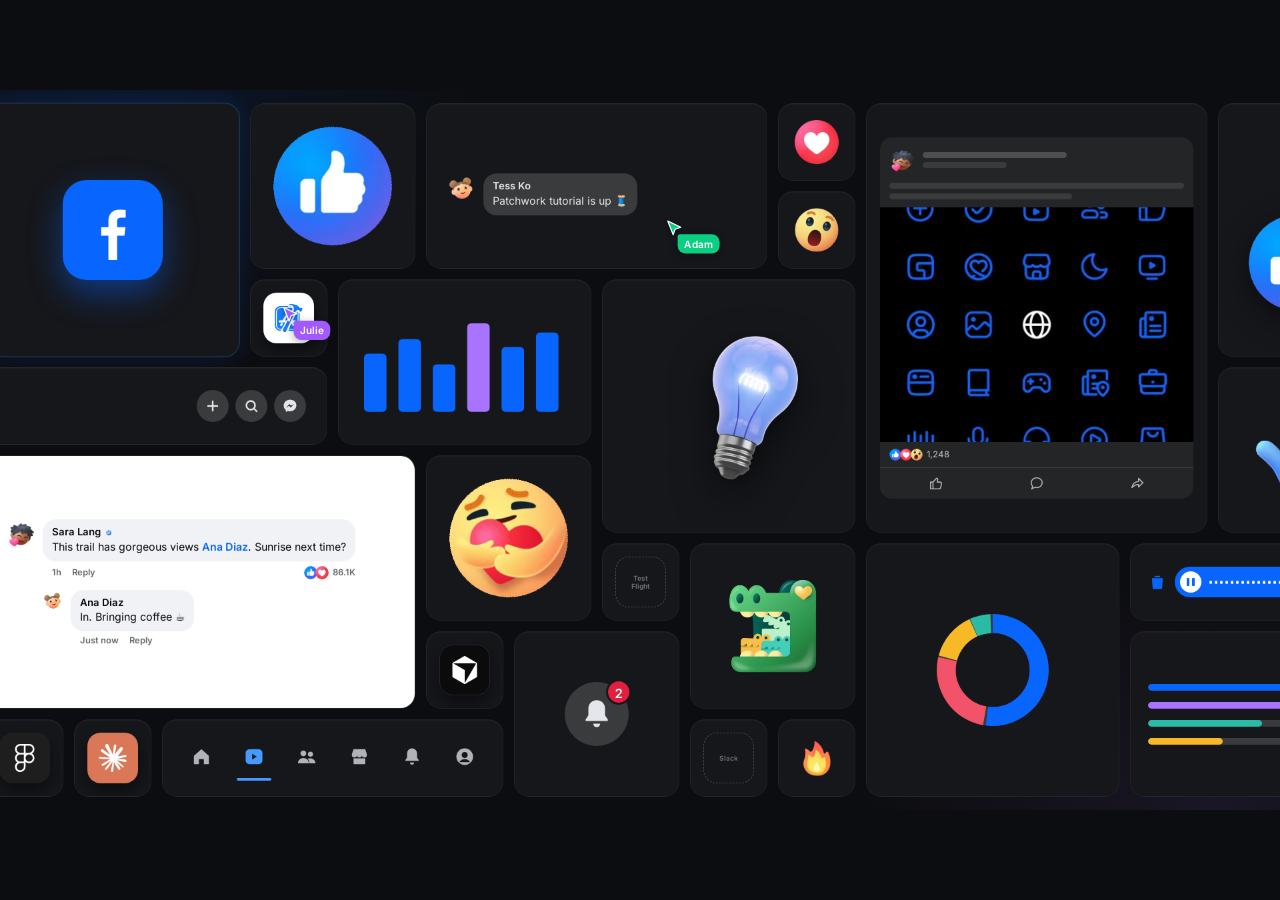
==== wall/index.html @ 724709ea "Story Wall v2: components-only horizontal glide wall, 44 tiles, named Figma cursors (not linked from" ====
<!DOCTYPE html>
<html lang="en">
<head>
<meta charset="utf-8">
<meta name="viewport" content="width=device-width, initial-scale=1">
<title>Story Wall · Julie Torrisi-Coffey</title>
<meta name="robots" content="noindex">
<link rel="stylesheet" href="fonts.css">
<style>
:root{
  --blue:#0866FF; --blue2:#4599FF; --sky:#BEDCFF; --ink:#080809; --gray:#65686C; --wash:#F0F2F5; --line:#E4E6EB;
  --d-bg:#18191A; --d-card:#242526; --d-surf:#3A3B3C; --d-tx:#E4E6EB; --d-tx2:#B0B3B8;
  --purple:#A873FF; --pink:#F35369; --green:#31A24C; --yellow:#F7B928; --teal:#2ABBA7; --red:#E41E3F;
  --wall:#0C0D10; --tile:#16171B; --tile-line:rgba(255,255,255,.06);
  --u:116px; --g:16px; --r:22px;
  --enter:cubic-bezier(.2,.8,.2,1); --leave:cubic-bezier(.4,0,1,1); --move:cubic-bezier(.4,0,.2,1); --spring:cubic-bezier(.34,1.56,.64,1);
  --ui:"Inter",-apple-system,system-ui,sans-serif;
}
*{box-sizing:border-box;margin:0;padding:0}
html,body{height:100%;background:var(--wall);overflow:hidden}
body{font-family:var(--ui);-webkit-font-smoothing:antialiased;color:var(--d-tx)}
#stage{position:absolute;left:50%;top:50%;width:1920px;height:1080px;overflow:hidden;background:
  radial-gradient(900px 600px at 10% 0%,rgba(8,102,255,.10),transparent 60%),radial-gradient(900px 600px at 95% 100%,rgba(168,115,255,.09),transparent 60%),var(--wall)}
.track{position:absolute;top:20px;left:0;display:flex;gap:var(--g);will-change:transform}
.set{display:grid;grid-template-rows:repeat(8,var(--u));grid-auto-columns:var(--u);grid-auto-flow:column dense;gap:var(--g)}
.t{position:relative;border-radius:var(--r);background:var(--tile);border:1px solid var(--tile-line);overflow:hidden;display:grid;place-items:center;
   box-shadow:inset 0 1px 0 rgba(255,255,255,.03)}
.t.glow{box-shadow:0 0 0 1px rgba(69,153,255,.25),0 0 40px rgba(8,102,255,.18)}
/* spans */
.w1{grid-column:span 1}.w2{grid-column:span 2}.w3{grid-column:span 3}.w4{grid-column:span 4}.w5{grid-column:span 5}
.h1{grid-row:span 1}.h2{grid-row:span 2}.h3{grid-row:span 3}.h4{grid-row:span 4}.h5{grid-row:span 5}
img{display:block}
svg{display:block}

/* ---------- Facebook icon: tap, launch, settle ---------- */
.fbi{width:150px;height:150px;border-radius:36px;background:var(--blue);display:grid;place-items:center;box-shadow:0 20px 50px rgba(8,102,255,.45);
  animation:fbtap 6s var(--move) infinite}
.fbi svg{width:96px;height:96px}
@keyframes fbtap{0%,8%{transform:scale(1)}12%{transform:scale(.86)}18%{transform:scale(1.04)}22%,100%{transform:scale(1)}}
.splash{position:absolute;inset:0;background:#fff;display:grid;place-items:center;clip-path:circle(0% at 50% 50%);animation:splash 6s var(--enter) infinite}
.splash svg{width:84px;height:84px;animation:splashf 6s var(--spring) infinite}
@keyframes splash{0%,20%{clip-path:circle(0% at 50% 50%)}32%,62%{clip-path:circle(75% at 50% 50%)}74%,100%{clip-path:circle(0% at 50% 50%)}}
@keyframes splashf{0%,24%{transform:scale(.3);opacity:0}36%{transform:scale(1);opacity:1}60%{transform:scale(1)}66%,100%{transform:scale(.6);opacity:0}}

/* ---------- Top nav header ---------- */
.nav{width:88%;display:flex;align-items:center;justify-content:space-between}
.wm{font:800 44px/1 var(--ui);letter-spacing:-2px;color:#fff;clip-path:inset(0 100% 0 0);animation:wm 7s var(--enter) infinite}
@keyframes wm{0%,6%{clip-path:inset(0 100% 0 0)}22%,88%{clip-path:inset(0 0 0 0)}100%{clip-path:inset(0 0 0 0)}}
.hb{display:flex;gap:10px}.hb i{width:48px;height:48px;border-radius:50%;background:var(--d-surf);display:grid;place-items:center;animation:hb 7s var(--spring) infinite}
.hb i:nth-child(2){animation-delay:.08s}.hb i:nth-child(3){animation-delay:.16s}
.hb svg{width:24px;height:24px}
@keyframes hb{0%,14%{transform:scale(0)}24%,92%{transform:scale(1)}100%{transform:scale(0)}}

/* ---------- Bottom tab bar ---------- */
.tabs{position:relative;width:90%;display:flex;justify-content:space-between;padding:10px 6px 14px}
.tabs span{display:grid;place-items:center;width:52px;height:44px;transition:transform .35s var(--spring)}
.tabs svg{width:30px;height:30px;color:var(--d-tx2);transition:color .25s}
.tabs .on svg{color:var(--blue2)}.tabs .on{transform:scale(1.12)}
.tabs .bar{position:absolute;bottom:0;left:0;height:4px;width:52px;border-radius:4px;background:var(--blue2);transition:transform .4s var(--move)}
.tabs .dot{position:absolute;top:4px;width:10px;height:10px;border-radius:50%;background:var(--red);border:2px solid var(--tile)}

/* ---------- Comment: light / dark / live ---------- */
.cmt{position:absolute;inset:0;padding:34px 30px;display:flex;flex-direction:column;justify-content:center;gap:16px;transition:background .6s var(--move),color .6s var(--move)}
.cmt video{position:absolute;inset:0;width:100%;height:100%;object-fit:cover;opacity:0;transition:opacity .6s}
.cmt .scrim{position:absolute;inset:0;background:linear-gradient(180deg,rgba(0,0,0,.1),rgba(0,0,0,.6));opacity:0;transition:opacity .6s}
.row{position:relative;display:flex;gap:10px}
.av{width:44px;height:44px;border-radius:50%;flex:none;background:center/cover}
.bub{border-radius:20px;padding:10px 14px;transition:background .6s}
.nm{font:600 15px/1.25 var(--ui);display:flex;align-items:center;gap:5px}
.tx{font:400 16px/1.35 var(--ui);margin-top:2px}
.mn{font-weight:600}
.meta{display:flex;align-items:center;gap:16px;margin:7px 0 0 14px;font:600 13px/1 var(--ui);transition:color .6s}
.rx{margin-left:auto;display:flex;align-items:center;gap:6px}.rx img{width:20px;height:20px;border-radius:50%}
.reply{margin-left:54px}.reply .av{width:32px;height:32px}
.cmt[data-m="light"]{background:#fff;color:var(--ink)}.cmt[data-m="light"] .bub{background:var(--wash)}.cmt[data-m="light"] .meta{color:var(--gray)}.cmt[data-m="light"] .mn{color:var(--blue)}
.cmt[data-m="dark"]{background:var(--d-card);color:var(--d-tx)}.cmt[data-m="dark"] .bub{background:var(--d-surf)}.cmt[data-m="dark"] .meta{color:var(--d-tx2)}.cmt[data-m="dark"] .mn{color:var(--blue2)}
.cmt[data-m="live"]{background:#000;color:#fff}.cmt[data-m="live"] video,.cmt[data-m="live"] .scrim{opacity:1}
.cmt[data-m="live"] .bub{background:rgba(255,255,255,.16);backdrop-filter:blur(14px)}.cmt[data-m="live"] .meta{color:rgba(255,255,255,.85)}.cmt[data-m="live"] .mn{color:#fff;text-decoration:underline}
.ck{width:14px;height:14px}

/* ---------- Pinned comment ---------- */
.pin{width:88%;display:flex;flex-direction:column;gap:10px}
.pin .lab{display:flex;align-items:center;gap:6px;font:600 13px/1 var(--ui);color:var(--d-tx2);opacity:0;transform:translateY(6px);animation:pinlab 6s var(--enter) infinite}
.pin .lab svg{width:15px;height:15px;transform:rotate(-30deg);animation:pinic 6s var(--spring) infinite}
@keyframes pinlab{0%,22%{opacity:0;transform:translateY(6px)}30%,90%{opacity:1;transform:none}100%{opacity:0}}
@keyframes pinic{0%,24%{transform:rotate(-30deg) scale(.2)}34%,90%{transform:rotate(0) scale(1)}100%{transform:rotate(0) scale(1)}}
.pin .bub{background:var(--d-surf);color:var(--d-tx)}
.pin .row{animation:pinrow 6s var(--move) infinite}
@keyframes pinrow{0%,12%{transform:translateY(46px)}24%,100%{transform:none}}
.toast{position:absolute;left:50%;bottom:16px;transform:translate(-50%,30px);opacity:0;background:#fff;color:var(--ink);font:500 13px/1 var(--ui);padding:10px 14px;border-radius:10px;white-space:nowrap;
  box-shadow:0 8px 24px rgba(0,0,0,.4);animation:toast 6s var(--enter) infinite}
@keyframes toast{0%,30%{opacity:0;transform:translate(-50%,30px)}38%,70%{opacity:1;transform:translate(-50%,0)}78%,100%{opacity:0;transform:translate(-50%,10px)}}

/* ---------- Nickname: identity swap ---------- */
.nick{width:86%;display:flex;align-items:center;gap:14px;background:var(--d-card);border-radius:16px;padding:14px 16px}
.nick .avs{position:relative;width:52px;height:52px;flex:none}
.nick .avs i{position:absolute;inset:0;border-radius:50%;background:center/cover;transition:transform .5s var(--spring),opacity .4s}
.nick .names{position:relative;flex:1;height:40px;overflow:hidden}
.nick .names div{position:absolute;inset:0;display:flex;flex-direction:column;justify-content:center;transition:transform .5s var(--enter),opacity .4s}
.nick b{font:600 16px/1.2 var(--ui)}.nick small{font:400 13px/1.3 var(--ui);color:var(--d-tx2)}
.nick .sw{flex:none}
.nick[data-s="0"] .a2,.nick[data-s="1"] .a1{transform:scale(.4);opacity:0}
.nick[data-s="0"] .n2{transform:translateY(100%);opacity:0}.nick[data-s="1"] .n1{transform:translateY(-100%);opacity:0}

/* ---------- Switch (Blueprint .Switch) ---------- */
.sw{position:relative;width:52px;height:30px;border-radius:15px;background:#8A8D91;transition:background .3s var(--move)}
.sw::after{content:"";position:absolute;left:3px;top:3px;width:24px;height:24px;border-radius:50%;background:#fff;box-shadow:0 2px 4px rgba(0,0,0,.25);transition:transform .35s var(--spring)}
.sw.on{background:var(--blue)}.sw.on::after{transform:translateX(22px)}

/* ---------- Toggle list cell with avatar ---------- */
.cell{width:88%;display:flex;flex-direction:column;gap:12px}
.cell .r{display:flex;align-items:center;gap:14px;background:var(--d-card);border-radius:16px;padding:12px 16px}
.cell .av{width:48px;height:48px;box-shadow:0 0 0 2px var(--d-card),0 0 0 4px transparent;transition:box-shadow .4s}
.cell .r.lit .av{box-shadow:0 0 0 2px var(--d-card),0 0 0 4px var(--blue)}
.cell .ln{flex:1;display:flex;flex-direction:column;gap:7px}.cell .ln i{height:9px;border-radius:5px;background:var(--d-surf)}.cell .ln i:first-child{width:70%;background:#4E4F50}.cell .ln i:last-child{width:45%}

/* ---------- Responsive post ---------- */
.post{width:92%;background:var(--d-card);border-radius:18px;overflow:hidden;animation:resp 8s var(--move) infinite}
@keyframes resp{0%,15%{width:92%}35%,55%{width:62%}75%,100%{width:92%}}
.post .hd{display:flex;align-items:center;gap:10px;padding:14px}
.post .hd .av{width:40px;height:40px}
.post .ln{flex:1;display:flex;flex-direction:column;gap:6px}.post .ln i{height:9px;border-radius:5px;background:#4E4F50;width:55%}.post .ln i+i{background:var(--d-surf);width:32%}
.post .copy{padding:0 14px 12px;display:flex;flex-direction:column;gap:7px}.post .copy i{height:9px;border-radius:5px;background:var(--d-surf)}.post .copy i:last-child{width:62%}
.post .media{aspect-ratio:4/3;background:url(img/media-2.webp) center/cover;transition:aspect-ratio .6s}
.post .ufi{display:flex;justify-content:space-around;padding:12px 8px;border-top:1px solid #3E4042}
.post .ufi svg{width:22px;height:22px;color:var(--d-tx2)}
.post .cnt{display:flex;align-items:center;gap:6px;padding:10px 14px;font:500 13px/1 var(--ui);color:var(--d-tx2)}
.post .cnt img{width:18px;height:18px;border-radius:50%}.post .cnt img+img{margin-left:-8px}

/* ---------- Media tile (advanced) ---------- */
.mt{width:46%;background:var(--d-card);border-radius:14px;overflow:hidden;transition:transform .5s var(--spring)}
.mts{display:flex;gap:4%;width:90%;justify-content:center}
.mt .img{position:relative;aspect-ratio:1;background:center/cover}
.mt .badge{position:absolute;left:8px;top:8px;font:700 11px/1 var(--ui);color:#fff;background:var(--red);padding:5px 7px;border-radius:5px;transform:scale(0);transition:transform .4s var(--spring)}
.mt .dur{position:absolute;right:8px;bottom:8px;font:600 11px/1 var(--ui);color:#fff;background:rgba(0,0,0,.6);padding:4px 6px;border-radius:5px;opacity:0;transition:opacity .3s}
.mt .play{position:absolute;left:50%;top:50%;width:40px;height:40px;margin:-20px 0 0 -20px;border-radius:50%;background:rgba(0,0,0,.5);display:grid;place-items:center;transform:scale(0);transition:transform .4s var(--spring)}
.mt .x{position:absolute;right:8px;top:8px;width:24px;height:24px;border-radius:50%;background:rgba(0,0,0,.55);display:grid;place-items:center;opacity:0;transition:opacity .3s}
.mt .bd{padding:10px 10px 12px;display:flex;flex-direction:column;gap:6px}
.mt .bd i{height:8px;border-radius:4px;background:#4E4F50;width:80%}.mt .bd i+i{background:var(--d-surf);width:60%}
.mt .st{display:flex;gap:2px}.mt .st b{width:11px;height:11px;background:#E07B00;clip-path:polygon(50% 0,61% 35%,98% 35%,68% 57%,79% 91%,50% 70%,21% 91%,32% 57%,2% 35%,39% 35%)}
.mt .st b.o{background:#55575A}
.mt .lbl{width:38px!important;height:14px!important;border-radius:4px!important;background:#4E4F50!important}
.mts[data-v="1"] .badge,.mts[data-v="1"] .dur{transform:scale(1);opacity:1}
.mts[data-v="2"] .play{transform:scale(1)}.mts[data-v="2"] .dur{opacity:1}
.mts[data-v="3"] .x{opacity:1}.mts[data-v="3"] .mt:first-child{transform:scale(1.04)}

/* ---------- Progress ---------- */
.pb{width:86%;display:flex;flex-direction:column;gap:14px}
.pb .r{display:grid;grid-template-columns:1fr 36px;gap:10px;align-items:center;font:600 13px/1 var(--ui);color:var(--d-tx2);font-variant-numeric:tabular-nums}
.pb .tr{height:10px;border-radius:10px;background:var(--d-surf);overflow:hidden}
.pb .tr i{display:block;height:100%;border-radius:10px;transform-origin:left;animation:fillx 6s var(--enter) infinite}
@keyframes fillx{0%{transform:scaleX(0)}24%,86%{transform:scaleX(1)}100%{transform:scaleX(0)}}
.one{width:86%}
.one .tr{height:8px;border-radius:8px;background:var(--d-surf);overflow:hidden}
.one .tr i{display:block;height:100%;width:100%;background:linear-gradient(90deg,var(--blue),var(--purple));transform-origin:left;animation:upl 4s var(--move) infinite}
@keyframes upl{0%{transform:scaleX(0)}70%,90%{transform:scaleX(1)}100%{transform:scaleX(0)}}
.ringw{position:relative;width:150px;height:150px}
.ringw svg{width:100%;height:100%;transform:rotate(-90deg)}
.ringw .v{position:absolute;inset:0;display:grid;place-items:center;font:700 30px/1 var(--ui);color:#fff;font-variant-numeric:tabular-nums}
.arc{stroke-dasharray:1;stroke-dashoffset:1;animation:arc 5s var(--enter) infinite}
@keyframes arc{0%{stroke-dashoffset:1}60%,88%{stroke-dashoffset:.18}100%{stroke-dashoffset:1}}

/* ---------- Numbered badge ---------- */
.bell{position:relative;width:96px;height:96px;border-radius:50%;background:var(--d-surf);display:grid;place-items:center}
.bell svg{width:50px;height:50px;color:var(--d-tx);transform-origin:50% 10%}
.bell.ring svg{animation:ringb .7s var(--move)}
@keyframes ringb{20%{transform:rotate(14deg)}40%{transform:rotate(-12deg)}60%{transform:rotate(8deg)}80%{transform:rotate(-4deg)}}
.nb{position:absolute;right:-4px;top:-4px;min-width:38px;height:38px;padding:0 9px;border-radius:19px;background:var(--red);color:#fff;font:700 19px/38px var(--ui);text-align:center;
  border:3px solid var(--tile);font-variant-numeric:tabular-nums;transition:transform .35s var(--spring)}
.nb.bump{transform:scale(1.25)}

/* ---------- Reaction count ---------- */
.rcount{display:flex;align-items:center;gap:12px;background:var(--d-card);padding:12px 18px;border-radius:40px}
.rcount .fp{display:flex}.rcount .fp img{width:34px;height:34px;border-radius:50%;border:3px solid var(--d-card);animation:fp 4s var(--spring) infinite}
.rcount .fp img+img{margin-left:-10px}.rcount .fp img:nth-child(2){animation-delay:.1s}.rcount .fp img:nth-child(3){animation-delay:.2s}
@keyframes fp{0%,70%,100%{transform:none}78%{transform:translateY(-6px) scale(1.12)}}
.rcount b{font:700 22px/1 var(--ui);color:var(--d-tx);font-variant-numeric:tabular-nums;min-width:74px}

/* ---------- Reactions + stickers ---------- */
.rx1{width:72%;height:72%;object-fit:contain}
.pop{width:58%;animation:popr 3s var(--spring) infinite}
@keyframes popr{0%,55%,100%{transform:scale(1)}65%{transform:scale(1.3) rotate(-6deg)}78%{transform:scale(.94)}}
.vb{width:52%}.vb.a{animation:popr 3.4s var(--spring) infinite .6s}

/* ---------- Flower + orbiting reactions ---------- */
.flw{position:relative;width:100%;height:100%;display:grid;place-items:center}
.flw .fl{height:76%;animation:spin 14s linear infinite}
@keyframes spin{to{transform:rotate(360deg)}}
.flw .orb{position:absolute;left:50%;top:50%;width:46px;height:46px;margin:-23px;animation:orbit 9s linear infinite}
.flw .orb img{width:100%;height:100%;animation:counter 9s linear infinite}
@keyframes orbit{from{transform:rotate(0) translateX(116px)}to{transform:rotate(360deg) translateX(116px)}}
@keyframes counter{from{transform:rotate(0)}to{transform:rotate(-360deg)}}

.trio{position:relative;width:100%;height:100%}
.trio img{position:absolute;border-radius:50%;filter:drop-shadow(0 14px 24px rgba(0,0,0,.45));animation:trio 4.5s var(--spring) infinite}
.trio .t1{width:38%;left:12%;top:44%}.trio .t2{width:34%;left:54%;top:12%;animation-delay:.25s}.trio .t3{width:20%;left:66%;top:66%;animation-delay:.5s}
@keyframes trio{0%,8%{transform:scale(0) rotate(-20deg)}22%{transform:scale(1.12) rotate(4deg)}30%,80%{transform:scale(1) rotate(0)}92%,100%{transform:scale(0)}}
/* ---------- 3D art ---------- */
.art{width:78%;height:78%;object-fit:contain;animation:bob 6s ease-in-out infinite;filter:drop-shadow(0 24px 30px rgba(0,0,0,.5))}
@keyframes bob{0%,100%{transform:translateY(-6px) rotate(-2deg)}50%{transform:translateY(8px) rotate(2deg)}}

/* ---------- Charts ---------- */
.ch{width:84%}
.ch svg{width:100%;height:auto;overflow:visible}
.grow{transform-box:fill-box;transform-origin:bottom;animation:grow 6s var(--enter) infinite}
@keyframes grow{0%{transform:scaleY(0)}20%,86%{transform:scaleY(1)}100%{transform:scaleY(0)}}
.draw{stroke-dasharray:1;stroke-dashoffset:1;animation:draw 6s var(--move) infinite}
@keyframes draw{0%{stroke-dashoffset:1}32%,86%{stroke-dashoffset:0}100%{stroke-dashoffset:1}}
.seg{animation:draw 6s var(--enter) infinite}
.stars{display:flex;gap:8px;align-items:center}.stars svg{width:40px;height:40px}
.stars .fillr{transform-box:fill-box;transform-origin:left;animation:fillx 6s var(--enter) infinite}
.hbar{display:flex;flex-direction:column;gap:9px;width:86%}
.hbar div{display:flex;height:22px;border-radius:6px;overflow:hidden;background:var(--d-surf)}
.hbar i{display:block;height:100%;transform-origin:left;animation:fillx 6s var(--enter) infinite}

/* ---------- Talk to text ---------- */
.ttt{position:relative;width:90%;height:56px}
.ttt>div{position:absolute;inset:0;display:flex;align-items:center;gap:12px;transition:opacity .25s,transform .3s var(--enter)}
.ttt svg{width:28px;height:28px;flex:none}
.ttt .field{flex:1;height:44px;border-radius:22px;background:var(--d-surf);display:flex;align-items:center;justify-content:flex-end;padding:0 10px}
.ttt .mic{transition:transform .25s var(--spring)}
.ttt .rec{opacity:0}
.ttt .pill{flex:1;height:46px;border-radius:23px;background:var(--blue);display:flex;align-items:center;gap:12px;padding:0 8px;color:#fff;font:600 16px var(--ui);
  transform-origin:right;transform:scaleX(.15);transition:transform .3s var(--enter)}
.ttt .pz{width:32px;height:32px;border-radius:50%;background:#fff;display:flex;align-items:center;justify-content:center;gap:4px;flex:none}
.ttt .pz i{width:4px;height:12px;background:var(--blue);border-radius:1px}
.ttt .wave{display:flex;gap:4px;align-items:center;flex:1}
.ttt .wave i{width:4px;height:5px;border-radius:4px;background:#fff;animation:wv .9s ease-in-out infinite}
@keyframes wv{50%{height:20px}}
.ttt .tm{margin-right:10px;font-variant-numeric:tabular-nums}
.ttt.s1 .mic{transform:scale(1.4)}
.ttt.s2 .idle{opacity:0;transform:translateX(-10px)}.ttt.s2 .rec{opacity:1}.ttt.s2 .pill{transform:scaleX(1)}

/* ---------- Messenger composer + keyboard ---------- */
.kbw{position:absolute;inset:0;display:flex;flex-direction:column;justify-content:flex-end}
.cbar{display:flex;align-items:center;gap:12px;padding:14px 16px;background:var(--d-card)}
.cbar .ic{display:flex;gap:12px;overflow:hidden;transition:max-width .35s var(--enter),opacity .25s;max-width:200px}
.cbar svg{width:26px;height:26px;flex:none}
.cbar .chev{max-width:0;overflow:hidden;transition:max-width .35s var(--enter)}
.cbar .fld{flex:1;height:40px;border-radius:20px;background:var(--d-surf);display:flex;align-items:center;padding:0 12px;gap:2px}
.cbar .caret{width:2px;height:20px;background:var(--blue2);opacity:0}
.cbar .typed{font:400 16px/1 var(--ui);color:var(--d-tx);white-space:nowrap;overflow:hidden}
.kb{background:#2C2D2F;padding:8px 5px 10px;display:flex;flex-direction:column;gap:9px;transform:translateY(100%);transition:transform .38s var(--enter)}
.kb .k{display:flex;gap:6px;justify-content:center}
.kb .k i{width:8.4%;height:38px;border-radius:6px;background:#636466;box-shadow:0 1px 0 #1a1a1a;transition:background .08s}
.kb .k i.hit{background:#9a9b9d}
.kb .k:nth-child(2){padding:0 4.5%}
.kb .k:nth-child(4) i{width:10%}.kb .k:nth-child(4) i:nth-child(2){width:50%}
.kbw.focus .ic{max-width:0;opacity:0}.kbw.focus .chev{max-width:30px}.kbw.focus .caret{opacity:1;animation:blink 1s steps(1) infinite}.kbw.focus .kb{transform:none}
@keyframes blink{50%{opacity:0}}

/* ---------- Sticker tray (prototype capture) ---------- */
.gifw{position:absolute;inset:0;background:#fff}
.gifw img{width:100%;height:100%;object-fit:cover;object-position:top}

/* ---------- App icons ---------- */
.app{width:76px;height:76px;border-radius:20px;display:grid;place-items:center;box-shadow:0 10px 24px rgba(0,0,0,.45);animation:appf 5s ease-in-out infinite}
.app svg{width:42px;height:42px}
@keyframes appf{0%,100%{transform:translateY(0)}50%{transform:translateY(-5px)}}
.gap{border:1.5px dashed rgba(255,255,255,.25);box-shadow:none;color:rgba(255,255,255,.4);font:600 10px/1.2 var(--ui);text-align:center}

/* ---------- Badges ---------- */
.bdg{width:46%;animation:popr 3.6s var(--spring) infinite}

/* ---------- Cursors ---------- */
.cursors{position:absolute;inset:0;pointer-events:none;z-index:20}
.cur{position:absolute;left:0;top:0;opacity:0;transition:opacity .4s}
.cur svg{width:26px;height:26px;filter:drop-shadow(0 2px 4px rgba(0,0,0,.4))}
.cur span{position:absolute;left:18px;top:22px;white-space:nowrap;font:600 15px/1 var(--ui);color:#fff;padding:7px 10px;border-radius:4px 12px 12px 12px;
  transform:scale(0);transform-origin:0 0;transition:transform .45s var(--spring) .25s;box-shadow:0 4px 12px rgba(0,0,0,.3)}
.cur.in{opacity:1}.cur.in span{transform:scale(1)}

@media (prefers-reduced-motion:reduce){*{animation:none!important;transition:none!important}}
</style>
</head>
<body>
<div id="stage">
<div class="track" id="track"><div class="set" id="set">

  <!-- 1 Facebook icon: tap to launch -->
  <div class="t w3 h3 glow" data-k="fb-icon">
    <div class="fbi"><svg viewBox="0 0 64 64"><path d="M36.4 64V39.6h7.3l1.1-8.5h-8.4v-5.4c0-2.5.7-4.1 4.2-4.1H45v-7.6c-.8-.1-3.4-.3-6.5-.3-6.4 0-10.8 3.9-10.8 11.1v6.3h-7.3v8.5h7.3V64z" fill="#fff" transform="translate(0,-2)"/></svg></div>
    <div class="splash"><svg viewBox="0 0 64 64"><circle cx="32" cy="32" r="32" fill="#0866FF"/><path d="M36.4 64V39.6h7.3l1.1-8.5h-8.4v-5.4c0-2.5.7-4.1 4.2-4.1H45v-7.6c-.8-.1-3.4-.3-6.5-.3-6.4 0-10.8 3.9-10.8 11.1v6.3h-7.3v8.5h7.3V64z" fill="#fff"/></svg></div>
  </div>

  <!-- 2 Top nav header -->
  <div class="t w4 h1" data-k="top-nav">
    <div class="nav"><span class="wm">facebook</span>
      <div class="hb">
        <i><svg viewBox="0 0 24 24" fill="none" stroke="#E4E6EB" stroke-width="2.4" stroke-linecap="round"><path d="M12 5v14M5 12h14"/></svg></i>
        <i><svg viewBox="0 0 24 24" fill="none" stroke="#E4E6EB" stroke-width="2.4" stroke-linecap="round"><circle cx="11" cy="11" r="6.5"/><path d="m16 16 4 4"/></svg></i>
        <i><svg viewBox="0 0 24 24" fill="#E4E6EB"><path d="M12 2.5C6.6 2.5 2.5 6.4 2.5 11.4c0 2.7 1.2 5 3.2 6.6V21l2.9-1.6c1.1.3 2.2.5 3.4.5 5.4 0 9.5-3.9 9.5-8.9S17.4 2.5 12 2.5zm1 11.9-2.4-2.6-4.7 2.6 5.2-5.5 2.5 2.6 4.6-2.6z"/></svg></i>
      </div></div>
  </div>

  <!-- 3 Comment library: light, dark, live -->
  <div class="t w5 h3" data-k="comment">
    <div class="cmt" data-m="light">
      <video src="../img/fb/brand-video.mp4" muted playsinline loop autoplay></video><div class="scrim"></div>
      <div class="row"><div class="av" style="background-image:url(../img/fb/ava-heart.webp)"></div><div>
        <div class="bub"><div class="nm">Sara Lang <img class="ck" src="../img/fb/badge-check.webp" alt=""></div>
        <div class="tx">This trail has gorgeous views <span class="mn">Ana Diaz</span>. Sunrise next time?</div></div>
        <div class="meta"><span>1h</span><span>Reply</span><span class="rx"><img src="../img/fb/like-still.webp" alt=""><img src="../img/fb/love.webp" alt="" style="margin-left:-9px"><span data-count="86100" data-fmt="k">0</span></span></div>
      </div></div>
      <div class="row reply"><div class="av" style="background-image:url(../img/fb/ava-buns.webp)"></div><div>
        <div class="bub"><div class="nm">Ana Diaz</div><div class="tx">In. Bringing coffee ☕</div></div>
        <div class="meta"><span>Just now</span><span>Reply</span></div>
      </div></div>
    </div>
  </div>

  <!-- 4 Like (animated) -->
  <div class="t w2 h2" data-k="react-like"><img class="rx1" src="../img/fb/like-anim.webp" alt=""></div>
  <!-- 5 Figma -->
  <div class="t w1 h1" data-k="app-figma"><div class="app" style="background:#1E1E1E"><svg viewBox="0 0 24 24"><path d="M15.852 8.981h-4.588V0h4.588c2.476 0 4.49 2.014 4.49 4.49s-2.014 4.491-4.49 4.491zM12.735 7.51h3.117c1.665 0 3.019-1.355 3.019-3.019s-1.355-3.019-3.019-3.019h-3.117V7.51zm0 1.471H8.148c-2.476 0-4.49-2.014-4.49-4.49S5.672 0 8.148 0h4.588v8.981zm-4.587-7.51c-1.665 0-3.019 1.355-3.019 3.019s1.354 3.02 3.019 3.02h3.117V1.471H8.148zm4.587 15.019H8.148c-2.476 0-4.49-2.014-4.49-4.49s2.014-4.49 4.49-4.49h4.588v8.98zM8.148 8.981c-1.665 0-3.019 1.355-3.019 3.019s1.355 3.019 3.019 3.019h3.117V8.981H8.148zM8.172 24c-2.489 0-4.515-2.014-4.515-4.49s2.014-4.49 4.49-4.49h4.588v4.441c0 2.503-2.047 4.539-4.563 4.539zm-.024-7.51a3.023 3.023 0 0 0-3.019 3.019c0 1.665 1.365 3.019 3.044 3.019 1.705 0 3.093-1.376 3.093-3.068v-2.97H8.148zm7.704 0h-.098c-2.476 0-4.49-2.014-4.49-4.49s2.014-4.49 4.49-4.49h.098c2.476 0 4.49 2.014 4.49 4.49s-2.014 4.49-4.49 4.49zm-.097-7.509c-1.665 0-3.019 1.355-3.019 3.019s1.355 3.019 3.019 3.019h.098c1.665 0 3.019-1.355 3.019-3.019s-1.355-3.019-3.019-3.019h-.098z" fill="#fff"/></svg></div></div>
  <!-- 6 Claude -->
  <div class="t w1 h1" data-k="app-claude"><div class="app" style="background:#D97757;animation-delay:.6s"><svg viewBox="0 0 24 24"><path d="m4.7144 15.9555 4.7174-2.6471.079-.2307-.079-.1275h-.2307l-.7893-.0486-2.6956-.0729-2.3375-.0971-2.2646-.1214-.5707-.1215-.5343-.7042.0546-.3522.4797-.3218.686.0608 1.5179.1032 2.2767.1578 1.6514.0972 2.4468.255h.3886l.0546-.1579-.1336-.0971-.1032-.0972L6.973 9.8356l-2.55-1.6879-1.3356-.9714-.7225-.4918-.3643-.4614-.1578-1.0078.6557-.7225.8803.0607.2246.0607.8925.686 1.9064 1.4754 2.4893 1.8336.3643.3035.1457-.1032.0182-.0728-.164-.2733-1.3539-2.4467-1.445-2.4893-.6435-1.032-.17-.6194c-.0607-.255-.1032-.4674-.1032-.7285L6.287.1335 6.6997 0l.9957.1336.419.3642.6192 1.4147 1.0018 2.2282 1.5543 3.0296.4553.8985.2429.8318.091.255h.1579v-.1457l.1275-1.706.2368-2.0947.2307-2.6957.0789-.7589.3764-.9107.7468-.4918.5828.2793.4797.686-.0668.4433-.2853 1.8517-.5586 2.9021-.3643 1.9429h.2125l.2429-.2429.9835-1.3053 1.6514-2.0643.7286-.8196.85-.9046.5464-.4311h1.0321l.759 1.1293-.34 1.1657-1.0625 1.3478-.8804 1.1414-1.2628 1.7-.7893 1.36.0729.1093.1882-.0183 2.8535-.607 1.5421-.2794 1.8396-.3157.8318.3886.091.3946-.3278.8075-1.967.4857-2.3072.4614-3.4364.8136-.0425.0304.0486.0607 1.5482.1457.6618.0364h1.621l3.0175.2247.7892.522.4736.6376-.079.4857-1.2142.6193-1.6393-.3886-3.825-.9107-1.3113-.3279h-.1822v.1093l1.0929 1.0686 2.0035 1.8092 2.5075 2.3314.1275.5768-.3218.4554-.34-.0486-2.2039-1.6575-.85-.7468-1.9246-1.621h-.1275v.17l.4432.6496 2.3436 3.5214.1214 1.0807-.17.3521-.6071.2125-.6679-.1214-1.3721-1.9246L14.38 17.959l-1.1414-1.9428-.1397.079-.674 7.2552-.3156.3703-.7286.2793-.6071-.4614-.3218-.7468.3218-1.4753.3886-1.9246.3157-1.53.2853-1.9004.17-.6314-.0121-.0425-.1397.0182-1.4328 1.9672-2.1796 2.9446-1.7243 1.8456-.4128.164-.7164-.3704.0667-.6618.4008-.5889 2.386-3.0357 1.4389-1.882.929-1.0868-.0062-.1579h-.0546l-6.3385 4.1164-1.1293.1457-.4857-.4554.0608-.7467.2307-.2429 1.9064-1.3114Z" fill="#fff"/></svg></div></div>

  <!-- 7 Bar chart -->
  <div class="t w3 h2" data-k="chart-bar">
    <div class="ch"><svg viewBox="0 0 320 150"><g>
      <rect class="grow" x="8" y="62" width="34" height="88" rx="6" fill="#0866FF"/>
      <rect class="grow" x="60" y="40" width="34" height="110" rx="6" fill="#0866FF" style="animation-delay:.08s"/>
      <rect class="grow" x="112" y="78" width="34" height="72" rx="6" fill="#0866FF" style="animation-delay:.16s"/>
      <rect class="grow" x="164" y="16" width="34" height="134" rx="6" fill="#A873FF" style="animation-delay:.24s"/>
      <rect class="grow" x="216" y="52" width="34" height="98" rx="6" fill="#0866FF" style="animation-delay:.32s"/>
      <rect class="grow" x="268" y="30" width="34" height="120" rx="6" fill="#0866FF" style="animation-delay:.4s"/></g></svg></div>
  </div>

  <!-- 8 Pinned comment -->
  <div class="t w4 h2" data-k="pinned">
    <div class="pin">
      <div class="lab"><svg viewBox="0 0 24 24" fill="#B0B3B8"><path d="M14.5 2 22 9.5l-2.2.6-3.6 3.6.4 5-1.4 1.4-4.3-4.3L5 21.7 3.3 20l5.9-5.9-4.3-4.3 1.4-1.4 5 .4 3.6-3.6z"/></svg>Pinned by author</div>
      <div class="row"><div class="av" style="background-image:url(../img/fb/ava-buns.webp)"></div><div>
        <div class="bub"><div class="nm">Tess Ko</div><div class="tx">Patchwork tutorial is up 🧵</div></div></div></div>
    </div>
    <div class="toast">You pinned Tess's comment.</div>
  </div>

  <!-- 9 Care (animated) -->
  <div class="t w2 h2" data-k="react-care"><img class="rx1" src="../img/fb/care-anim.webp" alt=""></div>

  <!-- 10 Tab bar -->
  <div class="t w4 h1" data-k="tab-bar">
    <div class="tabs" data-tabs>
      <span class="on"><svg viewBox="0 0 24 24" fill="currentColor"><path d="M3 11 12 3l9 8v10h-6v-6H9v6H3z"/></svg></span>
      <span><svg viewBox="0 0 24 24" fill="currentColor"><rect x="3" y="4" width="18" height="16" rx="4"/><path d="m10 9 5 3-5 3z" fill="#16171B"/></svg></span>
      <span><svg viewBox="0 0 24 24" fill="currentColor"><circle cx="8" cy="8" r="3.5"/><circle cx="16.5" cy="9" r="3"/><path d="M1.5 20c0-4 3-6.5 6.5-6.5s6.5 2.5 6.5 6.5zM15 20c0-2.6-.8-4.4-2-5.6 4-1.5 9.5.4 9.5 5.6z"/></svg></span>
      <span><svg viewBox="0 0 24 24" fill="currentColor"><path d="M3 9 5 3h14l2 6v1a3 3 0 0 1-6 0 3 3 0 0 1-6 0 3 3 0 0 1-6 0zM5 14h14v7H5z"/></svg></span>
      <span><svg viewBox="0 0 24 24" fill="currentColor"><path d="M12 2a6 6 0 0 1 6 6v5l2 3v1H4v-1l2-3V8a6 6 0 0 1 6-6zM9.5 19h5a2.5 2.5 0 0 1-5 0z"/></svg></span>
      <span><svg viewBox="0 0 24 24" fill="currentColor"><circle cx="12" cy="12" r="10"/><circle cx="12" cy="10" r="3.6" fill="#16171B"/><path d="M5.5 18.5c1.5-2.5 3.8-3.6 6.5-3.6s5 1.1 6.5 3.6" fill="#16171B"/></svg></span>
      <i class="bar"></i>
    </div>
  </div>

  <!-- 11 3D bulb -->
  <div class="t w3 h3" data-k="3d-context"><img class="art" src="img/bulb.webp" alt=""></div>

  <!-- 12 Numbered badge -->
  <div class="t w2 h2" data-k="badge-count">
    <div class="bell"><svg viewBox="0 0 24 24" fill="currentColor"><path d="M12 2a6 6 0 0 1 6 6v5l2 3v1H4v-1l2-3V8a6 6 0 0 1 6-6zM9.5 19h5a2.5 2.5 0 0 1-5 0z"/></svg><span class="nb">1</span></div>
  </div>

  <!-- 13 Responsive post -->
  <div class="t w4 h5" data-k="responsive-post">
    <div class="post">
      <div class="hd"><div class="av" style="background-image:url(../img/fb/ava-heart.webp)"></div><div class="ln"><i></i><i></i></div></div>
      <div class="copy"><i></i><i></i></div>
      <div class="media"></div>
      <div class="cnt"><img src="../img/fb/like-still.webp" alt=""><img src="../img/fb/love.webp" alt=""><img src="../img/fb/wow.webp" alt=""><span data-count="1248">0</span></div>
      <div class="ufi">
        <svg viewBox="0 0 24 24" fill="none" stroke="currentColor" stroke-width="1.8" stroke-linejoin="round"><path d="M7 10v11H3V10zM7 21h10.5a2 2 0 0 0 2-1.6l1.4-7A2 2 0 0 0 19 10h-5l.8-4.2A2 2 0 0 0 12.9 3.5L7 10"/></svg>
        <svg viewBox="0 0 24 24" fill="none" stroke="currentColor" stroke-width="1.8"><path d="M12 3c5 0 9 3.6 9 8s-4 8-9 8c-1 0-2-.1-3-.4L4 21l1.3-4C3.9 15.5 3 13.4 3 11c0-4.4 4-8 9-8z"/></svg>
        <svg viewBox="0 0 24 24" fill="none" stroke="currentColor" stroke-width="1.8" stroke-linejoin="round"><path d="M14 4l7 7-7 7v-4c-5 0-8 1.5-11 5 1-5.5 4-9.5 11-10z"/></svg>
      </div>
    </div>
  </div>

  <!-- 14 Croc sticker -->
  <div class="t w2 h2" data-k="sticker-croc"><img class="rx1" src="../img/fb/croc-anim.webp" alt=""></div>
  <!-- 15 Xcode -->
  <div class="t w1 h1" data-k="app-xcode"><div class="app" style="background:#fff;animation-delay:1.1s"><svg viewBox="0 0 24 24"><path d="M19.06 5.3327c.4517-.1936.7744-.2581 1.097-.1936.5163.1291.7744.5163.968.7098.1936.3872.9034.7744 1.2261.8389.2581.0645.7098-.6453 1.0325-1.2906.3227-.5808.5163-1.3552.4517-1.5488-.0645-.1936-.968-.5808-1.1616-.5808-.1291 0-.3872.1291-.8389.0645-.4517-.0645-.9034-.5808-1.1616-.968-.4517-.6453-1.097-1.0325-1.6778-1.3552-.6453-.3227-1.3552-.5163-2.065-.6453-1.0325-.2581-2.065-.4517-3.0975-.3227-.5808.0645-1.2906.1291-1.8069.3227-.0645 0-.1936.1936-.0645.1936s.5808.0645.5808.0645-.5807.1292-.5807.2583c0 .1291.0645.1291.1291.1291.0645 0 1.4842-.0645 2.065 0 .6453.1291 1.3552.4517 1.8069 1.2261.7744 1.4197.4517 2.7749.2581 3.2266-.968 2.1295-8.6472 15.2294-9.0344 16.1328-.3873.9034-.5163 1.4842.5807 2.065s1.6778.3227 2.0005-.0645c.3872-.5163 7.0339-17.1654 9.2925-18.2624zm-3.6138 8.7117h1.5488c1.0325 0 1.2261.5163 1.2261.7098.0645.5163-.1936 1.1616-1.2261 1.1616h-.968l.7744 1.2906c.4517.7744.2581 1.1616 0 1.4197-.3872.3872-1.2261.3872-1.6778-.4517l-.9034-1.5488c-.6453 1.4197-1.2906 2.9684-2.065 4.7753h4.0009c1.9359 0 3.5492-1.6133 3.5492-3.5492V6.5588c-.0645-.1291-.1936-.0645-.2581 0-.3872.4517-1.4842 2.0004-4.001 7.4856zm-9.8087 8.0019h-.3227c-2.3231 0-4.1945-1.8714-4.1945-4.1945V7.0105c0-2.3231 1.8714-4.1945 4.1945-4.1945h9.3571c-.1936-.1936-.968-.5163-1.7423-.4517-.3227 0-.968.1291-1.3552-.1291-.3872-.3227-.3227-.5163-.9034-.5163H4.9277c-2.6458 0-4.7753 2.1295-4.7753 4.7753v11.7447c0 2.6458 2.1295 4.7753 4.4527 4.7108.6452 0 .8388-.5162 1.0324-.9034zM20.4152 6.9459v10.9058c0 2.3231-1.8714 4.1945-4.1945 4.1945H11.897s-.3872 1.0325.8389 1.0325h3.8719c2.6458 0 4.7753-2.1295 4.7753-4.7753V8.8173c.0646-.9034-.7098-1.4842-.9679-1.8714zm-18.5851.0646v10.8413c0 1.9359 1.6133 3.5492 3.5492 3.5492h.5808c0-.0645.7744-1.4197 2.4522-4.2591.1936-.3872.4517-.7744.7098-1.2261H4.4114c-.5808 0-.9034-.3872-.968-.7098-.1291-.5163.1936-1.1616.9034-1.1616h2.3877l3.033-5.2916s-.7098-1.2906-.9034-1.6133c-.2582-.4517-.1291-.9034.129-1.1615.3872-.3872 1.0325-.5808 1.6778.4517l.2581.3872.2581-.3872c.5808-.8389.968-.7744 1.2906-.7098.5163.1291.8389.7098.3872 1.6133L8.864 14.0444h1.3552c.4517-.7744.9034-1.5488 1.3552-2.3877-.0645-.3227-.1291-.7098-.0645-1.0325.0645-.5163.3227-.968.6453-1.3552l.3872.6453c1.2261-2.1295 2.1295-3.9364 2.3877-4.6463.1291-.3872.3227-1.1616.1291-1.8069H5.3794c-2.0005.0001-3.5493 1.6134-3.5493 3.5494zM4.605 17.7872c0-.0645.7744-1.4197.7744-1.4197 1.2261-.3227 1.8069.4517 1.8714.5163 0 0-.8389 1.4842-1.097 1.7423s-.5808.3227-.9034.2581c-.5164-.129-.839-.6453-.6454-1.097z" fill="#147EFB"/></svg></div></div>
  <!-- 16 Cursor -->
  <div class="t w1 h1" data-k="app-cursor"><div class="app" style="background:#0B0B0B;border:1px solid #2a2a2a;animation-delay:1.6s"><svg viewBox="0 0 24 24"><path d="M11.503.131 1.891 5.678a.84.84 0 0 0-.42.726v11.188c0 .3.162.575.42.724l9.609 5.55a1 1 0 0 0 .998 0l9.61-5.55a.84.84 0 0 0 .42-.724V6.404a.84.84 0 0 0-.42-.726L12.497.131a1.01 1.01 0 0 0-.996 0M2.657 6.338h18.55c.263 0 .43.287.297.515L12.23 22.918c-.062.107-.229.064-.229-.06V12.335a.59.59 0 0 0-.295-.51l-9.11-5.257c-.109-.063-.064-.23.061-.23" fill="#fff"/></svg></div></div>

  <!-- 17 Donut -->
  <div class="t w3 h3" data-k="chart-donut">
    <svg viewBox="0 0 120 120" style="width:190px;transform:rotate(-90deg)">
      <circle cx="60" cy="60" r="44" fill="none" stroke="#3A3B3C" stroke-width="18"/>
      <circle class="seg" pathLength="1" cx="60" cy="60" r="44" fill="none" stroke="#0866FF" stroke-width="18" style="stroke-dasharray:.52 1"/>
      <circle class="seg" pathLength="1" cx="60" cy="60" r="44" fill="none" stroke="#F35369" stroke-width="18" style="stroke-dasharray:.26 1;transform:rotate(190deg);transform-origin:center;animation-delay:.2s"/>
      <circle class="seg" pathLength="1" cx="60" cy="60" r="44" fill="none" stroke="#F7B928" stroke-width="18" style="stroke-dasharray:.14 1;transform:rotate(285deg);transform-origin:center;animation-delay:.4s"/>
      <circle class="seg" pathLength="1" cx="60" cy="60" r="44" fill="none" stroke="#2ABBA7" stroke-width="18" style="stroke-dasharray:.06 1;transform:rotate(336deg);transform-origin:center;animation-delay:.6s"/>
    </svg>
  </div>

  <!-- 18 Talk to text -->
  <div class="t w4 h1" data-k="talk-to-text">
    <div class="ttt">
      <div class="idle">
        <svg viewBox="0 0 24 24" fill="#0866FF"><circle cx="12" cy="12" r="10"/><path d="M12 7v10M7 12h10" stroke="#fff" stroke-width="2.2" stroke-linecap="round"/></svg>
        <svg viewBox="0 0 24 24" fill="#0866FF"><path d="M4 8h3l2-2.5h6L17 8h3v11H4z"/><circle cx="12" cy="13" r="3.4" fill="#16171B"/></svg>
        <svg class="mic" viewBox="0 0 24 24" fill="#0866FF"><rect x="8.5" y="2.5" width="7" height="12" rx="3.5"/><path d="M5.5 11a6.5 6.5 0 0 0 13 0M12 17.5V21" stroke="#0866FF" stroke-width="2" fill="none" stroke-linecap="round"/></svg>
        <div class="field"><svg viewBox="0 0 24 24" fill="#0866FF" style="width:24px;height:24px"><circle cx="12" cy="12" r="10"/><circle cx="9" cy="10" r="1.3" fill="#3A3B3C"/><circle cx="15" cy="10" r="1.3" fill="#3A3B3C"/><path d="M8 14c2 2.5 6 2.5 8 0" stroke="#3A3B3C" stroke-width="1.6" fill="none" stroke-linecap="round"/></svg></div>
        <svg viewBox="0 0 24 24" fill="#0866FF"><path d="M2 10h4v11H2zM8 21h9.5a2 2 0 0 0 2-1.6l1.4-7A2 2 0 0 0 19 10h-5l.8-4.2A2 2 0 0 0 12.9 3.5L8 10z"/></svg>
      </div>
      <div class="rec">
        <svg viewBox="0 0 24 24" fill="#0866FF"><path d="M5 7h14l-1 14H6zM9 4h6l1 2H8z"/></svg>
        <div class="pill"><span class="pz"><i></i><i></i></span><span class="wave"></span><span class="tm">0:00</span></div>
        <svg viewBox="0 0 24 24" fill="#0866FF"><path d="M3 20.5 21.5 12 3 3.5l2.5 7L15 12l-9.5 1.5z"/></svg>
      </div>
    </div>
  </div>

  <!-- 19 Title-slide reactions: like, care, love in sequence -->
  <div class="t w3 h3" data-k="slide-reactions">
    <div class="trio"><img class="t1" src="../img/fb/like-anim.webp" alt=""><img class="t2" src="../img/fb/care-anim.webp" alt=""><img class="t3" src="../img/fb/love.webp" alt=""></div>
  </div>

  <!-- 20 Progress bar chart -->
  <div class="t w3 h2" data-k="chart-progress">
    <div class="pb">
      <div class="r"><div class="tr"><i style="width:92%;background:#0866FF"></i></div><span data-count="92">0</span></div>
      <div class="r"><div class="tr"><i style="width:78%;background:#A873FF;animation-delay:.08s"></i></div><span data-count="78">0</span></div>
      <div class="r"><div class="tr"><i style="width:61%;background:#2ABBA7;animation-delay:.16s"></i></div><span data-count="61">0</span></div>
      <div class="r"><div class="tr"><i style="width:40%;background:#F7B928;animation-delay:.24s"></i></div><span data-count="40">0</span></div>
    </div>
  </div>

  <!-- 21 Rock on sticker -->
  <div class="t w2 h2" data-k="sticker-rock-on"><img class="rx1" src="../img/fb/rock-on-anim.webp" alt=""></div>

  <!-- 22 Toggle with Julie in avatar slots -->
  <div class="t w4 h2" data-k="toggle-avatar">
    <div class="cell">
      <div class="r" data-tg><div class="av" style="background-image:url(img/julie-av.webp)"></div><div class="ln"><i></i><i></i></div><div class="sw"></div></div>
      <div class="r" data-tg><div class="av" style="background-image:url(img/julie-av.webp)"></div><div class="ln"><i></i><i></i></div><div class="sw"></div></div>
    </div>
  </div>

  <!-- 23 Progress ring -->
  <div class="t w2 h2" data-k="progress-ring">
    <div class="ringw"><svg viewBox="0 0 120 120"><circle cx="60" cy="60" r="50" fill="none" stroke="#3A3B3C" stroke-width="12"/>
      <circle class="arc" pathLength="1" cx="60" cy="60" r="50" fill="none" stroke="url(#rg)" stroke-width="12" stroke-linecap="round"/>
      <defs><linearGradient id="rg" x1="0" y1="0" x2="1" y2="1"><stop offset="0" stop-color="#4599FF"/><stop offset="1" stop-color="#A873FF"/></linearGradient></defs></svg>
      <div class="v"><span data-count="82" data-suf="%">0</span></div></div>
  </div>

  <!-- 24 Messenger composer + keyboard -->
  <div class="t w4 h4" data-k="msgr-keyboard">
    <div class="kbw">
      <div class="cbar">
        <div class="ic">
          <svg viewBox="0 0 24 24" fill="#0866FF"><circle cx="12" cy="12" r="10"/><path d="M12 7v10M7 12h10" stroke="#fff" stroke-width="2.2" stroke-linecap="round"/></svg>
          <svg viewBox="0 0 24 24" fill="#0866FF"><path d="M4 8h3l2-2.5h6L17 8h3v11H4z"/><circle cx="12" cy="13" r="3.4" fill="#242526"/></svg>
          <svg viewBox="0 0 24 24" fill="#0866FF"><rect x="3" y="4" width="18" height="16" rx="3"/><path d="m5 18 5-6 4 4 2-2 3 4z" fill="#242526"/></svg>
          <svg viewBox="0 0 24 24" fill="#0866FF"><rect x="8.5" y="2.5" width="7" height="12" rx="3.5"/><path d="M5.5 11a6.5 6.5 0 0 0 13 0M12 17.5V21" stroke="#0866FF" stroke-width="2" fill="none" stroke-linecap="round"/></svg>
        </div>
        <div class="chev"><svg viewBox="0 0 24 24" fill="none" stroke="#0866FF" stroke-width="2.6" stroke-linecap="round" stroke-linejoin="round"><path d="m9 5 7 7-7 7"/></svg></div>
        <div class="fld"><span class="typed"></span><span class="caret"></span></div>
        <svg viewBox="0 0 24 24" fill="#0866FF"><path d="M2 10h4v11H2zM8 21h9.5a2 2 0 0 0 2-1.6l1.4-7A2 2 0 0 0 19 10h-5l.8-4.2A2 2 0 0 0 12.9 3.5L8 10z"/></svg>
      </div>
      <div class="kb"><div class="k"></div><div class="k"></div><div class="k"></div><div class="k"><i></i><i></i><i></i></div></div>
    </div>
  </div>

  <!-- 25 Star sticker -->
  <div class="t w2 h2" data-k="sticker-star"><img class="rx1" src="../img/fb/star-anim.webp" alt=""></div>
  <!-- 26 TestFlight (gap) -->
  <div class="t w1 h1" data-k="app-testflight"><div class="app gap">Test<br>Flight</div></div>
  <!-- 27 Slack (gap) -->
  <div class="t w1 h1" data-k="app-slack"><div class="app gap">Slack</div></div>

  <!-- 28 Line chart -->
  <div class="t w4 h2" data-k="chart-line">
    <div class="ch"><svg viewBox="0 0 320 110">
      <path d="M0 100H320M0 66H320M0 33H320" stroke="#2C2D30" stroke-width="1"/>
      <path class="draw" pathLength="1" d="M4 92 C40 86 52 70 86 72 S138 40 170 46 S226 20 252 26 S296 8 316 6" fill="none" stroke="#4599FF" stroke-width="4" stroke-linecap="round"/>
      <path class="draw" pathLength="1" d="M4 100 C44 98 60 90 96 88 S150 74 182 76 S238 60 268 62 S300 52 316 50" fill="none" stroke="#A873FF" stroke-width="3" stroke-linecap="round" style="animation-delay:.2s"/>
    </svg></div>
  </div>

  <!-- 29 Media tiles (advanced) -->
  <div class="t w4 h3" data-k="media-tile">
    <div class="mts" data-v="0">
      <div class="mt"><div class="img" style="background-image:url(img/media-2.webp)"><span class="badge">LIVE</span><span class="dur">2:14</span><span class="play"><svg width="16" height="16" viewBox="0 0 10 10"><path d="M2 1v8l7-4z" fill="#fff"/></svg></span><span class="x"><svg width="10" height="10" viewBox="0 0 10 10"><path d="m2 2 6 6M8 2 2 8" stroke="#fff" stroke-width="1.6"/></svg></span></div>
        <div class="bd"><i></i><i></i><div class="st"><b></b><b></b><b></b><b class="o"></b><b class="o"></b></div><i class="lbl"></i></div></div>
      <div class="mt"><div class="img" style="background-image:url(img/media-3.webp)"><span class="badge">NEW</span><span class="dur">0:48</span><span class="play"><svg width="16" height="16" viewBox="0 0 10 10"><path d="M2 1v8l7-4z" fill="#fff"/></svg></span><span class="x"><svg width="10" height="10" viewBox="0 0 10 10"><path d="m2 2 6 6M8 2 2 8" stroke="#fff" stroke-width="1.6"/></svg></span></div>
        <div class="bd"><i></i><i></i><div class="st"><b></b><b></b><b></b><b></b><b class="o"></b></div><i class="lbl"></i></div></div>
    </div>
  </div>

  <!-- 30 3D cursor -->
  <div class="t w3 h3" data-k="3d-strategy"><img class="art" src="img/cursor3d.webp" alt="" style="animation-delay:-2s"></div>

  <!-- 31 Reaction count -->
  <div class="t w3 h1" data-k="reaction-count">
    <div class="rcount"><div class="fp"><img src="../img/fb/like-still.webp" alt=""><img src="../img/fb/love.webp" alt=""><img src="../img/fb/care-still.webp" alt=""></div><b data-tick="1240">1,240</b></div>
  </div>

  <!-- 32 Upload progress -->
  <div class="t w3 h1" data-k="progress-bar"><div class="one"><div class="tr"><i></i></div></div></div>

  <!-- 33 Unicorn sticker -->
  <div class="t w2 h2" data-k="sticker-unicorn"><img class="rx1" src="../img/fb/unicorn-anim.webp" alt=""></div>

  <!-- 34 Nickname identity swap -->
  <div class="t w4 h1" data-k="group-nickname">
    <div class="nick" data-s="0">
      <div class="avs"><i class="a1" style="background-image:url(img/julie-av.webp)"></i><i class="a2" style="background-image:url(../img/fb/ava-buns.webp)"></i></div>
      <div class="names"><div class="n1"><b>Julie</b></div><div class="n2"><b>Glaze Queen</b></div></div>
      <div class="sw"></div>
    </div>
  </div>

  <!-- 35 Star rating -->
  <div class="t w3 h1" data-k="chart-stars"><div class="stars"></div></div>

  <!-- 36 Love / Wow / Fire pops -->
  <div class="t w1 h1" data-k="react-love"><img class="pop" src="../img/fb/love.webp" alt=""></div>
  <div class="t w1 h1" data-k="react-wow"><img class="pop" src="../img/fb/wow.webp" alt="" style="animation-delay:.5s"></div>
  <div class="t w1 h1" data-k="sticker-fire"><img class="pop" src="../img/fb/fire.webp" alt="" style="animation-delay:1s"></div>

  <!-- 37 Sticker tray (Xcode prototype) -->
  <div class="t w3 h3" data-k="sticker-tray"><div class="gifw"><img src="img/composer-keyboard.gif" alt=""></div></div>

  <!-- 38 3D frame -->
  <div class="t w3 h3" data-k="3d-designs"><img class="art" src="img/frame3d.webp" alt="" style="animation-delay:-4s"></div>

  <!-- 39 Stacked bar chart -->
  <div class="t w3 h2" data-k="chart-stacked">
    <div class="hbar">
      <div><i style="width:46%;background:#0866FF"></i><i style="width:24%;background:#A873FF;animation-delay:.1s"></i><i style="width:14%;background:#2ABBA7;animation-delay:.2s"></i></div>
      <div><i style="width:36%;background:#0866FF;animation-delay:.05s"></i><i style="width:30%;background:#A873FF;animation-delay:.15s"></i><i style="width:20%;background:#2ABBA7;animation-delay:.25s"></i></div>
      <div><i style="width:52%;background:#0866FF;animation-delay:.1s"></i><i style="width:18%;background:#A873FF;animation-delay:.2s"></i><i style="width:10%;background:#2ABBA7;animation-delay:.3s"></i></div>
    </div>
  </div>

  <!-- 40 Badges -->
  <div class="t w1 h1" data-k="badge-verified"><img class="bdg" src="../img/fb/badge-check.webp" alt=""></div>
  <div class="t w1 h1" data-k="badge-chat"><img class="bdg" src="../img/fb/badge-chat.webp" alt="" style="animation-delay:.8s"></div>

  <!-- 41 3D analytics -->
  <div class="t w3 h2" data-k="3d-analytics"><img class="art" src="img/analytics.webp" alt="" style="animation-delay:-1s"></div>

</div></div>
<div class="cursors" id="cursors"></div>
</div>

<script>
(()=>{
const stage=document.getElementById('stage');
function fit(){const k=Math.min(innerWidth/1920,innerHeight/1080);stage.style.transform=`translate(-50%,-50%) scale(${k})`;}
addEventListener('resize',fit);fit();
const reduce=matchMedia('(prefers-reduced-motion: reduce)').matches;
const $$=(s,r=document)=>[...r.querySelectorAll(s)];

/* build-once parts */
$$('.stars').forEach(el=>{for(let i=0;i<5;i++){const part=i<4?1:.5;
  el.insertAdjacentHTML('beforeend',`<svg viewBox="0 0 24 24"><defs><clipPath id="sc${i}"><rect class="fillr" x="0" y="0" width="${24*part}" height="24" style="animation-delay:${i*.1}s"/></clipPath></defs><path d="m12 2 3 6.5 7 .8-5.2 4.8 1.4 7L12 17.6 5.8 21l1.4-7L2 9.3l7-.8z" fill="#3A3B3C"/><path clip-path="url(#sc${i})" d="m12 2 3 6.5 7 .8-5.2 4.8 1.4 7L12 17.6 5.8 21l1.4-7L2 9.3l7-.8z" fill="#F7B928"/></svg>`);}});
$$('.ttt .wave').forEach(w=>{for(let i=0;i<16;i++)w.insertAdjacentHTML('beforeend',`<i style="animation-delay:${(i*.07)%.9}s"></i>`)});
$$('.kb .k').forEach((k,i)=>{const n=[10,9,7,0][i];for(let j=0;j<n;j++)k.insertAdjacentHTML('beforeend','<i></i>')});

/* duplicate the set for a seamless horizontal loop */
const track=document.getElementById('track'),set=document.getElementById('set');
const clone=set.cloneNode(true);clone.removeAttribute('id');clone.setAttribute('aria-hidden','true');
clone.querySelectorAll('[id]').forEach(n=>n.removeAttribute('id'));track.appendChild(clone);

/* count up */
const fmt=(n,f,suf)=>(f==='k'?(n>=1000?(n/1000).toFixed(1).replace(/\.0$/,'')+'K':Math.round(n)+''):Math.round(n).toLocaleString())+(suf||'');
function countAll(){$$('[data-count]').forEach(el=>{const to=+el.dataset.count,from=to*(to<200?0:.8),t0=performance.now(),d=1400;
  (function step(t){const p=Math.min(1,(t-t0)/d),e=1-Math.pow(1-p,3);el.textContent=fmt(from+(to-from)*e,el.dataset.fmt,el.dataset.suf);if(p<1)requestAnimationFrame(step)})(t0);});}
countAll();if(!reduce)setInterval(countAll,6000);

if(!reduce){
/* comment modes */
$$('.cmt').forEach(c=>{const m=['light','dark','live'];let i=0;setInterval(()=>{i=(i+1)%3;c.dataset.m=m[i]},2800)});
/* tab bar: each icon on, then off */
$$('[data-tabs]').forEach(tb=>{const it=$$('span',tb),bar=tb.querySelector('.bar');let i=0;
  const place=()=>{bar.style.transform=`translateX(${it[i].offsetLeft}px)`;it.forEach((s,j)=>s.classList.toggle('on',j===i))};
  requestAnimationFrame(place);setInterval(()=>{i=(i+1)%it.length;place()},1000);});
/* numbered badge counts up */
$$('.bell').forEach(b=>{const nb=b.querySelector('.nb');let n=1;setInterval(()=>{n=n>=10?1:n+1;nb.textContent=n>9?'9+':n;
  nb.classList.add('bump');b.classList.add('ring');setTimeout(()=>{nb.classList.remove('bump');b.classList.remove('ring')},380)},900);});
/* reaction count ticks */
$$('[data-tick]').forEach(el=>{let n=+el.dataset.tick;setInterval(()=>{n+=1+Math.floor(Math.random()*4);if(n>1400)n=1240;el.textContent=n.toLocaleString()},420)});
/* media tile variants */
$$('.mts').forEach(m=>{let v=0;setInterval(()=>{v=(v+1)%4;m.dataset.v=v},1500)});
/* toggles with avatar */
$$('.cell').forEach(c=>{const rows=$$('[data-tg]',c);let i=0;setInterval(()=>{const r=rows[i%rows.length];const s=r.querySelector('.sw');
  const on=!s.classList.contains('on');s.classList.toggle('on',on);r.classList.toggle('lit',on);i++},1100)});
/* nickname identity swap */
$$('.nick').forEach(n=>{const s=n.querySelector('.sw');setInterval(()=>{const k=n.dataset.s==='0'?'1':'0';n.dataset.s=k;s.classList.toggle('on',k==='1')},2200)});
/* talk to text */
$$('.ttt').forEach(card=>{const tm=card.querySelector('.tm');let timer;
  function run(){card.classList.remove('s1','s2');tm.textContent='0:00';clearInterval(timer);
    setTimeout(()=>card.classList.add('s1'),700);
    setTimeout(()=>{card.classList.remove('s1');card.classList.add('s2');let s=0;timer=setInterval(()=>{s++;tm.textContent='0:0'+Math.min(s,9)},500)},1100);
    setTimeout(()=>{clearInterval(timer);card.classList.remove('s2')},5200);}
  run();setInterval(run,6400);});
/* messenger composer: focus, icons collapse, keyboard rises, typing */
$$('.kbw').forEach(w=>{const ty=w.querySelector('.typed'),keys=$$('.kb i',w);const msg='Sunrise hike? 🌄';
  function run(){w.classList.remove('focus');ty.textContent='';
    setTimeout(()=>w.classList.add('focus'),900);
    [...msg].forEach((ch,i)=>setTimeout(()=>{ty.textContent+=ch;const k=keys[Math.floor(Math.random()*26)];k.classList.add('hit');setTimeout(()=>k.classList.remove('hit'),110)},1500+i*140));
    setTimeout(()=>w.classList.remove('focus'),1500+msg.length*140+1500);}
  run();setInterval(run,1500+msg.length*140+2600);});
}

/* horizontal glide */
let x=0,last=performance.now(),W=0;const SPEED=34; // px per second
function measure(){W=set.getBoundingClientRect().width/ (parseFloat(getComputedStyle(stage).transform.split(',')[0].replace('matrix(',''))||1)+16;
  window.__wall={cards:set.children.length,loopPx:Math.round(W),speed:SPEED,lapSec:Math.round(W/SPEED)};}
addEventListener('load',measure);setTimeout(measure,500);
function tick(t){const dt=Math.min(.05,(t-last)/1000);last=t;if(!reduce&&W){x-=SPEED*dt;if(x<=-W)x+=W;track.style.transform=`translate3d(${x}px,0,0)`;}requestAnimationFrame(tick);}
requestAnimationFrame(tick);

/* Figma cursors with names, arriving one by one */
const people=[['Julie','#A259FF',.22,.30],['Adam','#0ACF83',.52,.18],['Eduardo','#FF7262',.80,.46],['Jeremy','#1ABCFE',.34,.72],['Josh','#F5B400',.66,.82]];
const host=document.getElementById('cursors');
const curs=people.map(([n,c])=>{const d=document.createElement('div');d.className='cur';
  d.innerHTML=`<svg viewBox="0 0 24 24"><path d="M3 2l7.5 19 2.6-7.6L21 10.6z" fill="${c}" stroke="#fff" stroke-width="1.6" stroke-linejoin="round"/></svg><span style="background:${c};${n==='Josh'?'color:#1a1a1a':''}">${n}</span>`;
  host.appendChild(d);return d;});
const SW=1920,SH=1080;
function place(d,x,y,ms){d.style.transition=`transform ${ms}ms var(--move),opacity .4s`;d.style.transform=`translate(${x}px,${y}px)`;}
function arrive(){curs.forEach((d,i)=>{const p=people[i];d.classList.remove('in');place(d,i%2?SW+60:-60,p[3]*SH+120,0);
  setTimeout(()=>{d.classList.add('in');place(d,p[2]*SW,p[3]*SH,1400);},400+i*700);});}
function drift(){curs.forEach((d,i)=>{if(!d.classList.contains('in'))return;const p=people[i];place(d,p[2]*SW+(Math.random()*180-90),p[3]*SH+(Math.random()*120-60),2400);});}
arrive();if(!reduce){setInterval(drift,2600);setInterval(arrive,30000);}
})();
</script>
</body>
</html>
---- wall/fonts.css ----
@font-face { font-family: "Instrument Serif"; src: url([data-uri]) format("woff2"); font-weight: 400; font-style: normal; font-display: swap; unicode-range: U+0000-00FF,U+0131,U+0152-0153,U+02BB-02BC,U+02C6,U+02DA,U+02DC,U+0304,U+0308,U+0329,U+2000-206F,U+20AC,U+2122,U+2191,U+2193,U+2212,U+2215,U+FEFF,U+FFFD; }
@font-face { font-family: "Instrument Serif"; src: url([data-uri]) format("woff2"); font-weight: 400; font-style: italic; font-display: swap; unicode-range: U+0000-00FF,U+0131,U+0152-0153,U+02BB-02BC,U+02C6,U+02DA,U+02DC,U+0304,U+0308,U+0329,U+2000-206F,U+20AC,U+2122,U+2191,U+2193,U+2212,U+2215,U+FEFF,U+FFFD; }
@font-face { font-family: "Inter"; src: url([data-uri]) format("woff2"); font-weight: 400; font-style: normal; font-display: swap; unicode-range: U+0000-00FF,U+0131,U+0152-0153,U+02BB-02BC,U+02C6,U+02DA,U+02DC,U+0304,U+0308,U+0329,U+2000-206F,U+20AC,U+2122,U+2191,U+2193,U+2212,U+2215,U+FEFF,U+FFFD; }
@font-face { font-family: "Inter"; src: url([data-uri]) format("woff2"); font-weight: 500; font-style: normal; font-display: swap; unicode-range: U+0000-00FF,U+0131,U+0152-0153,U+02BB-02BC,U+02C6,U+02DA,U+02DC,U+0304,U+0308,U+0329,U+2000-206F,U+20AC,U+2122,U+2191,U+2193,U+2212,U+2215,U+FEFF,U+FFFD; }
@font-face { font-family: "Inter"; src: url([data-uri]) format("woff2"); font-weight: 600; font-style: normal; font-display: swap; unicode-range: U+0000-00FF,U+0131,U+0152-0153,U+02BB-02BC,U+02C6,U+02DA,U+02DC,U+0304,U+0308,U+0329,U+2000-206F,U+20AC,U+2122,U+2191,U+2193,U+2212,U+2215,U+FEFF,U+FFFD; }
@font-face { font-family: "Geist Mono"; src: url([data-uri]) format("woff2"); font-weight: 400; font-style: normal; font-display: swap; unicode-range: U+0000-00FF,U+0131,U+0152-0153,U+02BB-02BC,U+02C6,U+02DA,U+02DC,U+0304,U+0308,U+0329,U+2000-206F,U+20AC,U+2122,U+2191,U+2193,U+2212,U+2215,U+FEFF,U+FFFD; }
@font-face { font-family: "Geist Mono"; src: url([data-uri]) format("woff2"); font-weight: 500; font-style: normal; font-display: swap; unicode-range: U+0000-00FF,U+0131,U+0152-0153,U+02BB-02BC,U+02C6,U+02DA,U+02DC,U+0304,U+0308,U+0329,U+2000-206F,U+20AC,U+2122,U+2191,U+2193,U+2212,U+2215,U+FEFF,U+FFFD; }
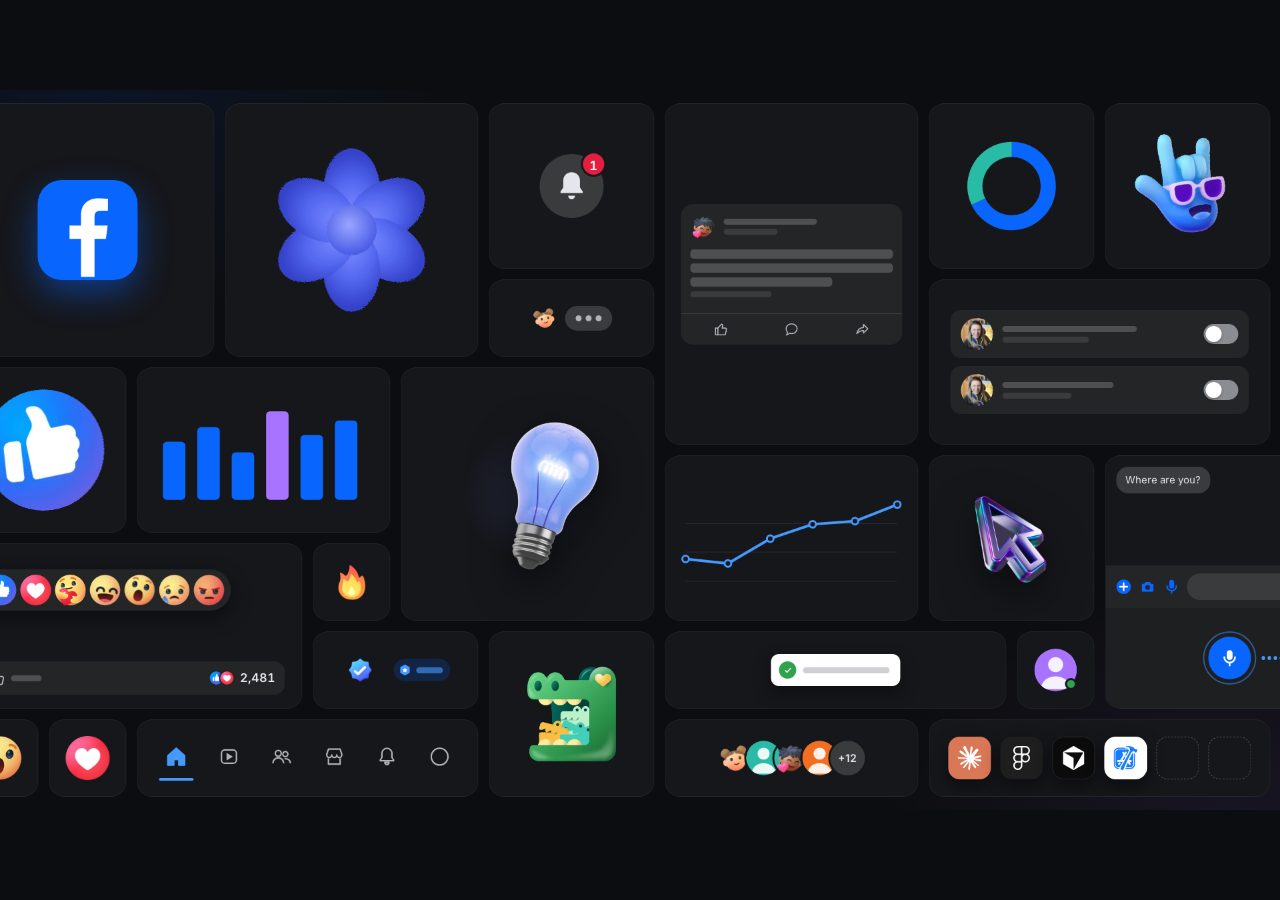
==== commit 427c66a0: "Story Wall v3: 50 component cards, right-to-left glide at Eduardo's card rate, build-in on the right" ====
--- a/wall/index.html
+++ b/wall/index.html
@@ -8,157 +8,125 @@
 <link rel="stylesheet" href="fonts.css">
 <style>
 :root{
-  --blue:#0866FF; --blue2:#4599FF; --sky:#BEDCFF; --ink:#080809; --gray:#65686C; --wash:#F0F2F5; --line:#E4E6EB;
-  --d-bg:#18191A; --d-card:#242526; --d-surf:#3A3B3C; --d-tx:#E4E6EB; --d-tx2:#B0B3B8;
-  --purple:#A873FF; --pink:#F35369; --green:#31A24C; --yellow:#F7B928; --teal:#2ABBA7; --red:#E41E3F;
+  --blue:#0866FF; --blue2:#4599FF; --ink:#080809; --gray:#65686C; --wash:#F0F2F5;
+  --d-card:#242526; --d-surf:#3A3B3C; --d-line:#3E4042; --d-tx:#E4E6EB; --d-tx2:#B0B3B8;
+  --purple:#A873FF; --pink:#F35369; --green:#31A24C; --yellow:#F7B928; --teal:#2ABBA7; --red:#E41E3F; --orange:#F26F21;
   --wall:#0C0D10; --tile:#16171B; --tile-line:rgba(255,255,255,.06);
   --u:116px; --g:16px; --r:22px;
-  --enter:cubic-bezier(.2,.8,.2,1); --leave:cubic-bezier(.4,0,1,1); --move:cubic-bezier(.4,0,.2,1); --spring:cubic-bezier(.34,1.56,.64,1);
+  /* motion tokens */
+  --enter:cubic-bezier(.2,.8,.2,1); --leave:cubic-bezier(.4,0,1,1); --move:cubic-bezier(.4,0,.2,1);
+  --spring:cubic-bezier(.34,1.56,.64,1); --tray:300ms;
   --ui:"Inter",-apple-system,system-ui,sans-serif;
 }
 *{box-sizing:border-box;margin:0;padding:0}
 html,body{height:100%;background:var(--wall);overflow:hidden}
 body{font-family:var(--ui);-webkit-font-smoothing:antialiased;color:var(--d-tx)}
+img,svg{display:block}
 #stage{position:absolute;left:50%;top:50%;width:1920px;height:1080px;overflow:hidden;background:
-  radial-gradient(900px 600px at 10% 0%,rgba(8,102,255,.10),transparent 60%),radial-gradient(900px 600px at 95% 100%,rgba(168,115,255,.09),transparent 60%),var(--wall)}
+  radial-gradient(900px 600px at 8% 0%,rgba(8,102,255,.09),transparent 60%),radial-gradient(900px 600px at 96% 100%,rgba(168,115,255,.08),transparent 60%),var(--wall)}
 .track{position:absolute;top:20px;left:0;display:flex;gap:var(--g);will-change:transform}
 .set{display:grid;grid-template-rows:repeat(8,var(--u));grid-auto-columns:var(--u);grid-auto-flow:column dense;gap:var(--g)}
+.w1{grid-column:span 1}.w2{grid-column:span 2}.w3{grid-column:span 3}.w4{grid-column:span 4}.w5{grid-column:span 5}
+.h1{grid-row:span 1}.h2{grid-row:span 2}.h3{grid-row:span 3}.h4{grid-row:span 4}
+
+/* ---------- Card lifecycle: frame appears on the right, then the component builds in ---------- */
 .t{position:relative;border-radius:var(--r);background:var(--tile);border:1px solid var(--tile-line);overflow:hidden;display:grid;place-items:center;
-   box-shadow:inset 0 1px 0 rgba(255,255,255,.03)}
-.t.glow{box-shadow:0 0 0 1px rgba(69,153,255,.25),0 0 40px rgba(8,102,255,.18)}
-/* spans */
-.w1{grid-column:span 1}.w2{grid-column:span 2}.w3{grid-column:span 3}.w4{grid-column:span 4}.w5{grid-column:span 5}
-.h1{grid-row:span 1}.h2{grid-row:span 2}.h3{grid-row:span 3}.h4{grid-row:span 4}.h5{grid-row:span 5}
-img{display:block}
-svg{display:block}
-
-/* ---------- Facebook icon: tap, launch, settle ---------- */
-.fbi{width:150px;height:150px;border-radius:36px;background:var(--blue);display:grid;place-items:center;box-shadow:0 20px 50px rgba(8,102,255,.45);
-  animation:fbtap 6s var(--move) infinite}
-.fbi svg{width:96px;height:96px}
-@keyframes fbtap{0%,8%{transform:scale(1)}12%{transform:scale(.86)}18%{transform:scale(1.04)}22%,100%{transform:scale(1)}}
-.splash{position:absolute;inset:0;background:#fff;display:grid;place-items:center;clip-path:circle(0% at 50% 50%);animation:splash 6s var(--enter) infinite}
-.splash svg{width:84px;height:84px;animation:splashf 6s var(--spring) infinite}
-@keyframes splash{0%,20%{clip-path:circle(0% at 50% 50%)}32%,62%{clip-path:circle(75% at 50% 50%)}74%,100%{clip-path:circle(0% at 50% 50%)}}
-@keyframes splashf{0%,24%{transform:scale(.3);opacity:0}36%{transform:scale(1);opacity:1}60%{transform:scale(1)}66%,100%{transform:scale(.6);opacity:0}}
-
-/* ---------- Top nav header ---------- */
-.nav{width:88%;display:flex;align-items:center;justify-content:space-between}
-.wm{font:800 44px/1 var(--ui);letter-spacing:-2px;color:#fff;clip-path:inset(0 100% 0 0);animation:wm 7s var(--enter) infinite}
-@keyframes wm{0%,6%{clip-path:inset(0 100% 0 0)}22%,88%{clip-path:inset(0 0 0 0)}100%{clip-path:inset(0 0 0 0)}}
-.hb{display:flex;gap:10px}.hb i{width:48px;height:48px;border-radius:50%;background:var(--d-surf);display:grid;place-items:center;animation:hb 7s var(--spring) infinite}
-.hb i:nth-child(2){animation-delay:.08s}.hb i:nth-child(3){animation-delay:.16s}
-.hb svg{width:24px;height:24px}
-@keyframes hb{0%,14%{transform:scale(0)}24%,92%{transform:scale(1)}100%{transform:scale(0)}}
-
-/* ---------- Bottom tab bar ---------- */
+  opacity:0;transform:scale(.94);transition:opacity .45s var(--enter),transform .45s var(--enter)}
+.t::after{content:"";position:absolute;inset:0;border-radius:inherit;pointer-events:none;box-shadow:inset 0 0 0 1.5px var(--blue2);opacity:0}
+.t.shown{opacity:1;transform:none}
+.t.shown::after{animation:sel .9s var(--move) .1s}
+@keyframes sel{0%{opacity:0}25%{opacity:.9}100%{opacity:0}}
+.t>.c{position:relative;width:100%;height:100%;display:grid;place-items:center;opacity:0;transform:translateY(14px) scale(.97);transition:opacity .5s var(--enter),transform .5s var(--enter)}
+.t.built>.c{opacity:1;transform:none}
+
+/* ---------- Facebook icon: tap, open to the loading screen, settle ---------- */
+.fbi{width:150px;height:150px;border-radius:36px;background:var(--blue);display:grid;place-items:center;box-shadow:0 20px 50px rgba(8,102,255,.45)}
+.fbi svg{width:150px;height:150px}
+.built .fbi{animation:fbtap 5s var(--move) infinite}
+@keyframes fbtap{0%,10%{transform:scale(1)}14%{transform:scale(.86)}20%{transform:scale(1.04)}24%,100%{transform:scale(1)}}
+.splash{position:absolute;inset:0;background:#fff;display:grid;place-items:center;clip-path:circle(0% at 50% 50%)}
+.splash svg{width:84px;height:84px;opacity:0}
+.built .splash{animation:splash 5s var(--enter) infinite}
+.built .splash svg{animation:splashf 5s var(--spring) infinite}
+@keyframes splash{0%,22%{clip-path:circle(0% at 50% 50%)}34%,56%{clip-path:circle(75% at 50% 50%)}68%,100%{clip-path:circle(0% at 50% 50%)}}
+@keyframes splashf{0%,26%{transform:scale(.3);opacity:0}38%,54%{transform:scale(1);opacity:1}62%,100%{transform:scale(.6);opacity:0}}
+
+/* ---------- Title-slide flower + reactions ---------- */
+.flw{position:relative;width:100%;height:100%}
+.flw .fl{position:absolute;left:50%;top:50%;width:250px;height:250px;margin:-125px}
+.built .flw .fl{animation:spin 24s linear infinite}
+@keyframes spin{to{transform:rotate(360deg)}}
+.flw img{position:absolute;border-radius:50%;transform:scale(0);filter:drop-shadow(0 12px 20px rgba(0,0,0,.45))}
+.flw .r1{width:84px;left:8%;top:58%}.flw .r2{width:72px;left:70%;top:8%}.flw .r3{width:46px;left:74%;top:72%}
+.built .flw img{animation:rin 6s var(--spring) infinite}
+.built .flw .r2{animation-delay:.2s}.built .flw .r3{animation-delay:.4s}
+@keyframes rin{0%,6%{transform:scale(0) rotate(-25deg)}16%{transform:scale(1.12) rotate(5deg)}22%,84%{transform:scale(1) rotate(0)}94%,100%{transform:scale(0)}}
+
+/* ---------- 3D art: slow float, each a different feel ---------- */
+.art{width:80%;height:80%;object-fit:contain;filter:drop-shadow(0 24px 30px rgba(0,0,0,.5))}
+.built .art.f1{animation:bob 7s ease-in-out infinite}
+.built .art.f2{animation:tilt 8s ease-in-out infinite}
+.built .art.f3{animation:drift 9s ease-in-out infinite}
+@keyframes bob{0%,100%{transform:translateY(-6px)}50%{transform:translateY(8px)}}
+@keyframes tilt{0%,100%{transform:rotate(-5deg) translateY(4px)}50%{transform:rotate(4deg) translateY(-6px)}}
+@keyframes drift{0%,100%{transform:translate(-6px,4px)}50%{transform:translate(6px,-6px)}}
+.bulbglow{position:absolute;width:220px;height:220px;border-radius:50%;background:radial-gradient(circle,rgba(120,140,255,.35),transparent 65%);opacity:.4}
+.built .bulbglow{animation:glow 3.5s ease-in-out infinite}
+@keyframes glow{50%{opacity:1;transform:scale(1.1)}}
+
+/* ---------- Shared bits ---------- */
+.av{border-radius:50%;flex:none;background:center/cover}
+.sk{display:block;height:9px;border-radius:5px;background:var(--d-surf)}
+.sk.hi{background:#4E4F50}
+
+/* ---------- Responsive post: cycles its layouts ---------- */
+.post{width:88%;background:var(--d-card);border-radius:18px;overflow:hidden}
+.post .hd{display:flex;align-items:center;gap:10px;padding:14px}
+.post .hd .av{width:40px;height:40px}
+.post .ln{flex:1;display:flex;flex-direction:column;gap:6px}
+.post .body{position:relative;overflow:hidden;transition:height .45s var(--move)}
+.post .lay{position:absolute;left:0;right:0;top:0;opacity:0;transition:opacity .35s var(--move)}
+.post .lay.on{opacity:1}
+.post .copy{padding:0 14px 12px;display:flex;flex-direction:column;gap:7px}
+.post .ph{background:center/cover}
+.post .grid2{display:grid;grid-template-columns:1fr 1fr;gap:3px}
+.post .link{margin:0 14px 12px;border-radius:12px;overflow:hidden;background:var(--d-surf)}
+.post .link .ph{height:120px}.post .link .copy{padding:10px 12px}
+.post .ufi{display:flex;justify-content:space-around;padding:12px 8px;border-top:1px solid var(--d-line)}
+.post .ufi svg{width:22px;height:22px;color:var(--d-tx2)}
+
+/* ---------- Media tiles (advanced) ---------- */
+.mts{display:flex;gap:4%;width:90%;justify-content:center}
+.mt{width:46%;background:var(--d-card);border-radius:14px;overflow:hidden;transition:transform .5s var(--spring)}
+.mt .img{position:relative;aspect-ratio:1;background:center/cover}
+.mt .badge{position:absolute;left:8px;top:8px;width:34px;height:16px;border-radius:4px;background:var(--red);transform:scale(0);transition:transform .4s var(--spring)}
+.mt .dur{position:absolute;right:8px;bottom:8px;width:30px;height:14px;border-radius:4px;background:rgba(0,0,0,.6);opacity:0;transition:opacity .3s}
+.mt .play{position:absolute;left:50%;top:50%;width:40px;height:40px;margin:-20px 0 0 -20px;border-radius:50%;background:rgba(0,0,0,.5);display:grid;place-items:center;transform:scale(0);transition:transform .4s var(--spring)}
+.mt .x{position:absolute;right:8px;top:8px;width:24px;height:24px;border-radius:50%;background:rgba(0,0,0,.55);display:grid;place-items:center;opacity:0;transition:opacity .3s}
+.mt .bd{padding:10px 10px 12px;display:flex;flex-direction:column;gap:6px}
+.mt .st{display:flex;gap:2px}.mt .st b{width:11px;height:11px;background:#E07B00;clip-path:polygon(50% 0,61% 35%,98% 35%,68% 57%,79% 91%,50% 70%,21% 91%,32% 57%,2% 35%,39% 35%)}
+.mt .st b.o{background:#55575A}
+.mts[data-v="1"] .badge,.mts[data-v="1"] .dur{transform:scale(1);opacity:1}
+.mts[data-v="2"] .play{transform:scale(1)}.mts[data-v="2"] .dur{opacity:1}
+.mts[data-v="3"] .x{opacity:1}.mts[data-v="3"] .mt:first-child{transform:scale(1.04)}
+
+/* ---------- Bottom nav (Xcode prototype) ---------- */
 .tabs{position:relative;width:90%;display:flex;justify-content:space-between;padding:10px 6px 14px}
-.tabs span{display:grid;place-items:center;width:52px;height:44px;transition:transform .35s var(--spring)}
+.tabs span{position:relative;display:grid;place-items:center;width:52px;height:44px;transition:transform .35s var(--spring)}
 .tabs svg{width:30px;height:30px;color:var(--d-tx2);transition:color .25s}
-.tabs .on svg{color:var(--blue2)}.tabs .on{transform:scale(1.12)}
+.tabs svg .fill{opacity:0;transition:opacity .25s}
+.tabs .on svg{color:var(--blue2)}.tabs .on svg .fill{opacity:1}.tabs .on{transform:scale(1.1)}
 .tabs .bar{position:absolute;bottom:0;left:0;height:4px;width:52px;border-radius:4px;background:var(--blue2);transition:transform .4s var(--move)}
-.tabs .dot{position:absolute;top:4px;width:10px;height:10px;border-radius:50%;background:var(--red);border:2px solid var(--tile)}
-
-/* ---------- Comment: light / dark / live ---------- */
-.cmt{position:absolute;inset:0;padding:34px 30px;display:flex;flex-direction:column;justify-content:center;gap:16px;transition:background .6s var(--move),color .6s var(--move)}
-.cmt video{position:absolute;inset:0;width:100%;height:100%;object-fit:cover;opacity:0;transition:opacity .6s}
-.cmt .scrim{position:absolute;inset:0;background:linear-gradient(180deg,rgba(0,0,0,.1),rgba(0,0,0,.6));opacity:0;transition:opacity .6s}
-.row{position:relative;display:flex;gap:10px}
-.av{width:44px;height:44px;border-radius:50%;flex:none;background:center/cover}
-.bub{border-radius:20px;padding:10px 14px;transition:background .6s}
-.nm{font:600 15px/1.25 var(--ui);display:flex;align-items:center;gap:5px}
-.tx{font:400 16px/1.35 var(--ui);margin-top:2px}
-.mn{font-weight:600}
-.meta{display:flex;align-items:center;gap:16px;margin:7px 0 0 14px;font:600 13px/1 var(--ui);transition:color .6s}
-.rx{margin-left:auto;display:flex;align-items:center;gap:6px}.rx img{width:20px;height:20px;border-radius:50%}
-.reply{margin-left:54px}.reply .av{width:32px;height:32px}
-.cmt[data-m="light"]{background:#fff;color:var(--ink)}.cmt[data-m="light"] .bub{background:var(--wash)}.cmt[data-m="light"] .meta{color:var(--gray)}.cmt[data-m="light"] .mn{color:var(--blue)}
-.cmt[data-m="dark"]{background:var(--d-card);color:var(--d-tx)}.cmt[data-m="dark"] .bub{background:var(--d-surf)}.cmt[data-m="dark"] .meta{color:var(--d-tx2)}.cmt[data-m="dark"] .mn{color:var(--blue2)}
-.cmt[data-m="live"]{background:#000;color:#fff}.cmt[data-m="live"] video,.cmt[data-m="live"] .scrim{opacity:1}
-.cmt[data-m="live"] .bub{background:rgba(255,255,255,.16);backdrop-filter:blur(14px)}.cmt[data-m="live"] .meta{color:rgba(255,255,255,.85)}.cmt[data-m="live"] .mn{color:#fff;text-decoration:underline}
-.ck{width:14px;height:14px}
-
-/* ---------- Pinned comment ---------- */
-.pin{width:88%;display:flex;flex-direction:column;gap:10px}
-.pin .lab{display:flex;align-items:center;gap:6px;font:600 13px/1 var(--ui);color:var(--d-tx2);opacity:0;transform:translateY(6px);animation:pinlab 6s var(--enter) infinite}
-.pin .lab svg{width:15px;height:15px;transform:rotate(-30deg);animation:pinic 6s var(--spring) infinite}
-@keyframes pinlab{0%,22%{opacity:0;transform:translateY(6px)}30%,90%{opacity:1;transform:none}100%{opacity:0}}
-@keyframes pinic{0%,24%{transform:rotate(-30deg) scale(.2)}34%,90%{transform:rotate(0) scale(1)}100%{transform:rotate(0) scale(1)}}
-.pin .bub{background:var(--d-surf);color:var(--d-tx)}
-.pin .row{animation:pinrow 6s var(--move) infinite}
-@keyframes pinrow{0%,12%{transform:translateY(46px)}24%,100%{transform:none}}
-.toast{position:absolute;left:50%;bottom:16px;transform:translate(-50%,30px);opacity:0;background:#fff;color:var(--ink);font:500 13px/1 var(--ui);padding:10px 14px;border-radius:10px;white-space:nowrap;
-  box-shadow:0 8px 24px rgba(0,0,0,.4);animation:toast 6s var(--enter) infinite}
-@keyframes toast{0%,30%{opacity:0;transform:translate(-50%,30px)}38%,70%{opacity:1;transform:translate(-50%,0)}78%,100%{opacity:0;transform:translate(-50%,10px)}}
-
-/* ---------- Nickname: identity swap ---------- */
-.nick{width:86%;display:flex;align-items:center;gap:14px;background:var(--d-card);border-radius:16px;padding:14px 16px}
-.nick .avs{position:relative;width:52px;height:52px;flex:none}
-.nick .avs i{position:absolute;inset:0;border-radius:50%;background:center/cover;transition:transform .5s var(--spring),opacity .4s}
-.nick .names{position:relative;flex:1;height:40px;overflow:hidden}
-.nick .names div{position:absolute;inset:0;display:flex;flex-direction:column;justify-content:center;transition:transform .5s var(--enter),opacity .4s}
-.nick b{font:600 16px/1.2 var(--ui)}.nick small{font:400 13px/1.3 var(--ui);color:var(--d-tx2)}
-.nick .sw{flex:none}
-.nick[data-s="0"] .a2,.nick[data-s="1"] .a1{transform:scale(.4);opacity:0}
-.nick[data-s="0"] .n2{transform:translateY(100%);opacity:0}.nick[data-s="1"] .n1{transform:translateY(-100%);opacity:0}
-
-/* ---------- Switch (Blueprint .Switch) ---------- */
-.sw{position:relative;width:52px;height:30px;border-radius:15px;background:#8A8D91;transition:background .3s var(--move)}
+
+/* ---------- Switch + toggle cell ---------- */
+.sw{position:relative;width:52px;height:30px;border-radius:15px;background:#8A8D91;transition:background .3s var(--move);flex:none}
 .sw::after{content:"";position:absolute;left:3px;top:3px;width:24px;height:24px;border-radius:50%;background:#fff;box-shadow:0 2px 4px rgba(0,0,0,.25);transition:transform .35s var(--spring)}
 .sw.on{background:var(--blue)}.sw.on::after{transform:translateX(22px)}
-
-/* ---------- Toggle list cell with avatar ---------- */
 .cell{width:88%;display:flex;flex-direction:column;gap:12px}
 .cell .r{display:flex;align-items:center;gap:14px;background:var(--d-card);border-radius:16px;padding:12px 16px}
 .cell .av{width:48px;height:48px;box-shadow:0 0 0 2px var(--d-card),0 0 0 4px transparent;transition:box-shadow .4s}
 .cell .r.lit .av{box-shadow:0 0 0 2px var(--d-card),0 0 0 4px var(--blue)}
-.cell .ln{flex:1;display:flex;flex-direction:column;gap:7px}.cell .ln i{height:9px;border-radius:5px;background:var(--d-surf)}.cell .ln i:first-child{width:70%;background:#4E4F50}.cell .ln i:last-child{width:45%}
-
-/* ---------- Responsive post ---------- */
-.post{width:92%;background:var(--d-card);border-radius:18px;overflow:hidden;animation:resp 8s var(--move) infinite}
-@keyframes resp{0%,15%{width:92%}35%,55%{width:62%}75%,100%{width:92%}}
-.post .hd{display:flex;align-items:center;gap:10px;padding:14px}
-.post .hd .av{width:40px;height:40px}
-.post .ln{flex:1;display:flex;flex-direction:column;gap:6px}.post .ln i{height:9px;border-radius:5px;background:#4E4F50;width:55%}.post .ln i+i{background:var(--d-surf);width:32%}
-.post .copy{padding:0 14px 12px;display:flex;flex-direction:column;gap:7px}.post .copy i{height:9px;border-radius:5px;background:var(--d-surf)}.post .copy i:last-child{width:62%}
-.post .media{aspect-ratio:4/3;background:url(img/media-2.webp) center/cover;transition:aspect-ratio .6s}
-.post .ufi{display:flex;justify-content:space-around;padding:12px 8px;border-top:1px solid #3E4042}
-.post .ufi svg{width:22px;height:22px;color:var(--d-tx2)}
-.post .cnt{display:flex;align-items:center;gap:6px;padding:10px 14px;font:500 13px/1 var(--ui);color:var(--d-tx2)}
-.post .cnt img{width:18px;height:18px;border-radius:50%}.post .cnt img+img{margin-left:-8px}
-
-/* ---------- Media tile (advanced) ---------- */
-.mt{width:46%;background:var(--d-card);border-radius:14px;overflow:hidden;transition:transform .5s var(--spring)}
-.mts{display:flex;gap:4%;width:90%;justify-content:center}
-.mt .img{position:relative;aspect-ratio:1;background:center/cover}
-.mt .badge{position:absolute;left:8px;top:8px;font:700 11px/1 var(--ui);color:#fff;background:var(--red);padding:5px 7px;border-radius:5px;transform:scale(0);transition:transform .4s var(--spring)}
-.mt .dur{position:absolute;right:8px;bottom:8px;font:600 11px/1 var(--ui);color:#fff;background:rgba(0,0,0,.6);padding:4px 6px;border-radius:5px;opacity:0;transition:opacity .3s}
-.mt .play{position:absolute;left:50%;top:50%;width:40px;height:40px;margin:-20px 0 0 -20px;border-radius:50%;background:rgba(0,0,0,.5);display:grid;place-items:center;transform:scale(0);transition:transform .4s var(--spring)}
-.mt .x{position:absolute;right:8px;top:8px;width:24px;height:24px;border-radius:50%;background:rgba(0,0,0,.55);display:grid;place-items:center;opacity:0;transition:opacity .3s}
-.mt .bd{padding:10px 10px 12px;display:flex;flex-direction:column;gap:6px}
-.mt .bd i{height:8px;border-radius:4px;background:#4E4F50;width:80%}.mt .bd i+i{background:var(--d-surf);width:60%}
-.mt .st{display:flex;gap:2px}.mt .st b{width:11px;height:11px;background:#E07B00;clip-path:polygon(50% 0,61% 35%,98% 35%,68% 57%,79% 91%,50% 70%,21% 91%,32% 57%,2% 35%,39% 35%)}
-.mt .st b.o{background:#55575A}
-.mt .lbl{width:38px!important;height:14px!important;border-radius:4px!important;background:#4E4F50!important}
-.mts[data-v="1"] .badge,.mts[data-v="1"] .dur{transform:scale(1);opacity:1}
-.mts[data-v="2"] .play{transform:scale(1)}.mts[data-v="2"] .dur{opacity:1}
-.mts[data-v="3"] .x{opacity:1}.mts[data-v="3"] .mt:first-child{transform:scale(1.04)}
-
-/* ---------- Progress ---------- */
-.pb{width:86%;display:flex;flex-direction:column;gap:14px}
-.pb .r{display:grid;grid-template-columns:1fr 36px;gap:10px;align-items:center;font:600 13px/1 var(--ui);color:var(--d-tx2);font-variant-numeric:tabular-nums}
-.pb .tr{height:10px;border-radius:10px;background:var(--d-surf);overflow:hidden}
-.pb .tr i{display:block;height:100%;border-radius:10px;transform-origin:left;animation:fillx 6s var(--enter) infinite}
-@keyframes fillx{0%{transform:scaleX(0)}24%,86%{transform:scaleX(1)}100%{transform:scaleX(0)}}
-.one{width:86%}
-.one .tr{height:8px;border-radius:8px;background:var(--d-surf);overflow:hidden}
-.one .tr i{display:block;height:100%;width:100%;background:linear-gradient(90deg,var(--blue),var(--purple));transform-origin:left;animation:upl 4s var(--move) infinite}
-@keyframes upl{0%{transform:scaleX(0)}70%,90%{transform:scaleX(1)}100%{transform:scaleX(0)}}
-.ringw{position:relative;width:150px;height:150px}
-.ringw svg{width:100%;height:100%;transform:rotate(-90deg)}
-.ringw .v{position:absolute;inset:0;display:grid;place-items:center;font:700 30px/1 var(--ui);color:#fff;font-variant-numeric:tabular-nums}
-.arc{stroke-dasharray:1;stroke-dashoffset:1;animation:arc 5s var(--enter) infinite}
-@keyframes arc{0%{stroke-dashoffset:1}60%,88%{stroke-dashoffset:.18}100%{stroke-dashoffset:1}}
+.cell .ln{flex:1;display:flex;flex-direction:column;gap:7px}
 
 /* ---------- Numbered badge ---------- */
 .bell{position:relative;width:96px;height:96px;border-radius:50%;background:var(--d-surf);display:grid;place-items:center}
@@ -169,379 +137,521 @@
   border:3px solid var(--tile);font-variant-numeric:tabular-nums;transition:transform .35s var(--spring)}
 .nb.bump{transform:scale(1.25)}
 
-/* ---------- Reaction count ---------- */
-.rcount{display:flex;align-items:center;gap:12px;background:var(--d-card);padding:12px 18px;border-radius:40px}
-.rcount .fp{display:flex}.rcount .fp img{width:34px;height:34px;border-radius:50%;border:3px solid var(--d-card);animation:fp 4s var(--spring) infinite}
-.rcount .fp img+img{margin-left:-10px}.rcount .fp img:nth-child(2){animation-delay:.1s}.rcount .fp img:nth-child(3){animation-delay:.2s}
-@keyframes fp{0%,70%,100%{transform:none}78%{transform:translateY(-6px) scale(1.12)}}
-.rcount b{font:700 22px/1 var(--ui);color:var(--d-tx);font-variant-numeric:tabular-nums;min-width:74px}
+/* ---------- Reaction dock: press, bling string magnifies, choose, count up ---------- */
+.dockw{position:relative;width:90%;height:84%}
+.dock{position:absolute;left:0;top:18px;display:flex;gap:6px;padding:8px 10px;border-radius:40px;background:var(--d-card);box-shadow:0 10px 30px rgba(0,0,0,.45);
+  transform-origin:20% 100%;transform:scale(.4) translateY(30px);opacity:0;transition:transform .35s var(--spring),opacity .2s}
+.dock.open{transform:none;opacity:1}
+.dock i{width:46px;height:46px;display:block;transform:scale(0);transition:transform .25s var(--spring)}
+.dock.open i{transform:scale(1)}
+.dock i svg,.dock i img{width:100%;height:100%}
+.dock i.hov{transform:scale(1.5) translateY(-14px)}
+.dock i.pick{transform:scale(1.6) translateY(-18px)}
+.flyer{position:absolute;width:46px;height:46px;opacity:0;pointer-events:none}
+.ubar{position:absolute;left:0;right:0;bottom:0;display:flex;align-items:center;justify-content:space-between;padding:12px 14px;border-radius:16px;background:var(--d-card)}
+.ubtn{display:flex;align-items:center;gap:8px;transition:transform .2s var(--move)}
+.ubtn.press{transform:scale(.92)}
+.ubtn .ic{position:relative;width:26px;height:26px}
+.ubtn .ic>*{position:absolute;inset:0;width:100%;height:100%;transition:transform .35s var(--spring),opacity .2s}
+.ubtn .ic .lv{transform:scale(0);opacity:0}
+.ubtn.loved .ic .lk{transform:scale(0);opacity:0}.ubtn.loved .ic .lv{transform:scale(1);opacity:1}
+.ubtn .sk{width:46px;transition:background .3s}.ubtn.loved .sk{background:var(--pink)}
+.cnt{display:flex;align-items:center;gap:8px;font:700 18px/1 var(--ui);font-variant-numeric:tabular-nums}
+.cnt .fp{display:flex}.cnt .fp img{width:24px;height:24px;border-radius:50%;border:2px solid var(--d-card)}.cnt .fp img+img{margin-left:-8px}
+.cnt b{display:inline-block;transition:transform .3s var(--spring)}.cnt b.bump{transform:scale(1.25)}
+.burst{position:absolute;width:12px;height:12px;border-radius:50%;pointer-events:none}
+
+/* ---------- Live reaction stream ---------- */
+.stream{position:absolute;inset:0}
+.stream .fl{position:absolute;bottom:62px;width:40px;height:40px;pointer-events:none}
+.stream .cbox{position:absolute;left:14px;right:14px;bottom:14px;display:flex;align-items:center;gap:8px;padding:8px 12px;border-radius:24px;background:var(--d-card);font:700 17px/1 var(--ui);font-variant-numeric:tabular-nums}
+.stream .cbox img{width:22px;height:22px;border-radius:50%}
+@keyframes rise{0%{transform:translate(0,0) scale(.4);opacity:0}12%{transform:translate(var(--dx1),-30px) scale(1.05);opacity:1}100%{transform:translate(var(--dx2),-270px) scale(.8);opacity:0}}
 
 /* ---------- Reactions + stickers ---------- */
-.rx1{width:72%;height:72%;object-fit:contain}
-.pop{width:58%;animation:popr 3s var(--spring) infinite}
-@keyframes popr{0%,55%,100%{transform:scale(1)}65%{transform:scale(1.3) rotate(-6deg)}78%{transform:scale(.94)}}
-.vb{width:52%}.vb.a{animation:popr 3.4s var(--spring) infinite .6s}
-
-/* ---------- Flower + orbiting reactions ---------- */
-.flw{position:relative;width:100%;height:100%;display:grid;place-items:center}
-.flw .fl{height:76%;animation:spin 14s linear infinite}
-@keyframes spin{to{transform:rotate(360deg)}}
-.flw .orb{position:absolute;left:50%;top:50%;width:46px;height:46px;margin:-23px;animation:orbit 9s linear infinite}
-.flw .orb img{width:100%;height:100%;animation:counter 9s linear infinite}
-@keyframes orbit{from{transform:rotate(0) translateX(116px)}to{transform:rotate(360deg) translateX(116px)}}
-@keyframes counter{from{transform:rotate(0)}to{transform:rotate(-360deg)}}
-
-.trio{position:relative;width:100%;height:100%}
-.trio img{position:absolute;border-radius:50%;filter:drop-shadow(0 14px 24px rgba(0,0,0,.45));animation:trio 4.5s var(--spring) infinite}
-.trio .t1{width:38%;left:12%;top:44%}.trio .t2{width:34%;left:54%;top:12%;animation-delay:.25s}.trio .t3{width:20%;left:66%;top:66%;animation-delay:.5s}
-@keyframes trio{0%,8%{transform:scale(0) rotate(-20deg)}22%{transform:scale(1.12) rotate(4deg)}30%,80%{transform:scale(1) rotate(0)}92%,100%{transform:scale(0)}}
-/* ---------- 3D art ---------- */
-.art{width:78%;height:78%;object-fit:contain;animation:bob 6s ease-in-out infinite;filter:drop-shadow(0 24px 30px rgba(0,0,0,.5))}
-@keyframes bob{0%,100%{transform:translateY(-6px) rotate(-2deg)}50%{transform:translateY(8px) rotate(2deg)}}
-
-/* ---------- Charts ---------- */
+.rx1{width:74%;height:74%;object-fit:contain}
+.small{width:58%}
+.built .beat{animation:beat 1.6s var(--spring) infinite}
+@keyframes beat{0%,60%,100%{transform:scale(1)}68%{transform:scale(1.22)}76%{transform:scale(.96)}84%{transform:scale(1.12)}}
+.built .popw{animation:popw 2.8s var(--spring) infinite}
+@keyframes popw{0%,55%,100%{transform:scale(1)}65%{transform:scale(1.3) rotate(-8deg)}78%{transform:scale(.94)}}
+.built .flick{animation:flick 1.2s ease-in-out infinite;transform-origin:50% 90%}
+@keyframes flick{0%,100%{transform:scaleY(1) skewX(0)}25%{transform:scaleY(1.08) skewX(-3deg)}50%{transform:scaleY(.95) skewX(2deg)}75%{transform:scaleY(1.05) skewX(-1deg)}}
+
+/* ---------- Facepile ---------- */
+.fpile{display:flex;align-items:center}
+.fpile>*{display:block;overflow:hidden;width:58px;height:58px;border-radius:50%;border:3px solid var(--tile);margin-left:-16px;opacity:0;transform:translateX(24px) scale(.8);transition:all .45s var(--spring)}
+.fpile>*:first-child{margin-left:0}
+.built .fpile>*{opacity:1;transform:none}
+.fpile .more{display:grid;place-items:center;background:var(--d-surf);font:700 16px/1 var(--ui);color:var(--d-tx)}
+
+/* ---------- Signal badges ---------- */
+.sigs{display:flex;gap:22px;align-items:center}
+.sigs img{width:56px;height:56px;transform:scale(0) rotate(-30deg);transition:transform .5s var(--spring)}
+.built .sigs img{transform:none}
+.sigs .pill{display:flex;align-items:center;gap:7px;padding:7px 11px 7px 7px;border-radius:20px;background:rgba(8,102,255,.18);transform:scale(0);transition:transform .5s var(--spring) .25s}
+.built .sigs .pill{transform:none}
+.sigs .pill svg{width:20px;height:20px}.sigs .pill .sk{width:40px;background:var(--blue2);opacity:.6}
+
+/* ---------- Toasts (instant feedback) ---------- */
+.toasts{position:relative;width:100%;height:100%}
+.toast{position:absolute;left:50%;top:50%;display:flex;align-items:center;gap:10px;padding:11px 16px 11px 12px;border-radius:12px;background:#fff;box-shadow:0 10px 26px rgba(0,0,0,.4);
+  transform:translate(-50%,40px);opacity:0;transition:transform .35s var(--enter),opacity .25s}
+.toast.in{transform:translate(-50%,-50%);opacity:1}
+.toast.out{transform:translate(-50%,-90px);opacity:0;transition:transform .3s var(--leave),opacity .25s}
+.toast .ti{width:26px;height:26px;border-radius:50%;display:grid;place-items:center;transform:scale(0);transition:transform .4s var(--spring) .12s}
+.toast.in .ti{transform:scale(1)}
+.toast .ti svg{width:15px;height:15px}
+.toast .sk{width:130px;background:#CED0D4}
+
+/* ---------- Chips ---------- */
+.chips{display:flex;gap:10px}
+.chip{display:flex;align-items:center;gap:7px;height:38px;padding:0 14px;border-radius:19px;background:var(--d-surf);transition:background .3s var(--move)}
+.chip svg{width:18px;height:18px;color:var(--d-tx);transition:color .3s}
+.chip .sk{width:34px;background:#5A5C5E;transition:background .3s}
+.chip.on{background:rgba(69,153,255,.22)}.chip.on svg{color:var(--blue2)}.chip.on .sk{background:var(--blue2)}
+
+/* ---------- Charts: draw in on enter, then hold ---------- */
 .ch{width:84%}
 .ch svg{width:100%;height:auto;overflow:visible}
-.grow{transform-box:fill-box;transform-origin:bottom;animation:grow 6s var(--enter) infinite}
-@keyframes grow{0%{transform:scaleY(0)}20%,86%{transform:scaleY(1)}100%{transform:scaleY(0)}}
-.draw{stroke-dasharray:1;stroke-dashoffset:1;animation:draw 6s var(--move) infinite}
-@keyframes draw{0%{stroke-dashoffset:1}32%,86%{stroke-dashoffset:0}100%{stroke-dashoffset:1}}
-.seg{animation:draw 6s var(--enter) infinite}
-.stars{display:flex;gap:8px;align-items:center}.stars svg{width:40px;height:40px}
-.stars .fillr{transform-box:fill-box;transform-origin:left;animation:fillx 6s var(--enter) infinite}
-.hbar{display:flex;flex-direction:column;gap:9px;width:86%}
-.hbar div{display:flex;height:22px;border-radius:6px;overflow:hidden;background:var(--d-surf)}
-.hbar i{display:block;height:100%;transform-origin:left;animation:fillx 6s var(--enter) infinite}
+.grow{transform-box:fill-box;transform-origin:bottom;transform:scaleY(0)}
+.growx{transform-box:fill-box;transform-origin:left;transform:scaleX(0)}
+.built .grow{animation:grow .9s var(--enter) forwards}
+.built .growx{animation:growx .9s var(--enter) forwards}
+@keyframes grow{to{transform:scaleY(1)}}
+@keyframes growx{to{transform:scaleX(1)}}
+.draw{stroke-dasharray:1;stroke-dashoffset:1}
+.built .draw{animation:draw 1.6s var(--move) forwards}
+@keyframes draw{to{stroke-dashoffset:0}}
+.dot{transform-box:fill-box;transform-origin:center;transform:scale(0)}
+.built .dot{animation:dotin .4s var(--spring) forwards}
+@keyframes dotin{to{transform:scale(1)}}
+.seg{stroke-dashoffset:1}
+.built .seg{animation:draw 1.2s var(--enter) forwards}
+.bars{width:86%;display:flex;flex-direction:column;gap:12px}
+.bars .r{display:grid;grid-template-columns:auto 1fr 34px;gap:10px;align-items:center;font:600 13px/1 var(--ui);color:var(--d-tx2);font-variant-numeric:tabular-nums}
+.bars .tr{height:10px;border-radius:10px;background:var(--d-surf);overflow:hidden}
+.bars .tr i{display:block;height:100%;border-radius:10px}
+.bars .star{width:14px;height:14px;background:var(--yellow);clip-path:polygon(50% 0,61% 35%,98% 35%,68% 57%,79% 91%,50% 70%,21% 91%,32% 57%,2% 35%,39% 35%)}
+.ringw{position:relative;width:150px;height:150px}
+.ringw svg{width:100%;height:100%;transform:rotate(-90deg)}
+.ringw .v{position:absolute;inset:0;display:grid;place-items:center;font:700 30px/1 var(--ui);color:#fff;font-variant-numeric:tabular-nums}
+.arc{stroke-dasharray:1;stroke-dashoffset:1}
+.built .arc{animation:arc 1.8s var(--enter) forwards}
+@keyframes arc{to{stroke-dashoffset:.18}}
+.stars5{position:relative;display:flex;gap:8px}
+.stars5 .row{display:flex;gap:8px}
+.stars5 .row b{width:40px;height:40px;background:#3A3B3C;clip-path:polygon(50% 0,61% 35%,98% 35%,68% 57%,79% 91%,50% 70%,21% 91%,32% 57%,2% 35%,39% 35%)}
+.stars5 .gold{position:absolute;left:0;top:0;overflow:hidden;width:0}
+.stars5 .gold b{background:var(--yellow)}
+.built .stars5 .gold{animation:gold 1.6s var(--enter) forwards}
+@keyframes gold{to{width:calc(40px*4.5 + 8px*4)}}
+.donut{width:150px;transform:rotate(-90deg)}
 
 /* ---------- Talk to text ---------- */
-.ttt{position:relative;width:90%;height:56px}
-.ttt>div{position:absolute;inset:0;display:flex;align-items:center;gap:12px;transition:opacity .25s,transform .3s var(--enter)}
-.ttt svg{width:28px;height:28px;flex:none}
-.ttt .field{flex:1;height:44px;border-radius:22px;background:var(--d-surf);display:flex;align-items:center;justify-content:flex-end;padding:0 10px}
-.ttt .mic{transition:transform .25s var(--spring)}
-.ttt .rec{opacity:0}
-.ttt .pill{flex:1;height:46px;border-radius:23px;background:var(--blue);display:flex;align-items:center;gap:12px;padding:0 8px;color:#fff;font:600 16px var(--ui);
-  transform-origin:right;transform:scaleX(.15);transition:transform .3s var(--enter)}
-.ttt .pz{width:32px;height:32px;border-radius:50%;background:#fff;display:flex;align-items:center;justify-content:center;gap:4px;flex:none}
-.ttt .pz i{width:4px;height:12px;background:var(--blue);border-radius:1px}
-.ttt .wave{display:flex;gap:4px;align-items:center;flex:1}
-.ttt .wave i{width:4px;height:5px;border-radius:4px;background:#fff;animation:wv .9s ease-in-out infinite}
-@keyframes wv{50%{height:20px}}
-.ttt .tm{margin-right:10px;font-variant-numeric:tabular-nums}
-.ttt.s1 .mic{transform:scale(1.4)}
-.ttt.s2 .idle{opacity:0;transform:translateX(-10px)}.ttt.s2 .rec{opacity:1}.ttt.s2 .pill{transform:scaleX(1)}
-
-/* ---------- Messenger composer + keyboard ---------- */
-.kbw{position:absolute;inset:0;display:flex;flex-direction:column;justify-content:flex-end}
-.cbar{display:flex;align-items:center;gap:12px;padding:14px 16px;background:var(--d-card)}
-.cbar .ic{display:flex;gap:12px;overflow:hidden;transition:max-width .35s var(--enter),opacity .25s;max-width:200px}
-.cbar svg{width:26px;height:26px;flex:none}
-.cbar .chev{max-width:0;overflow:hidden;transition:max-width .35s var(--enter)}
-.cbar .fld{flex:1;height:40px;border-radius:20px;background:var(--d-surf);display:flex;align-items:center;padding:0 12px;gap:2px}
-.cbar .caret{width:2px;height:20px;background:var(--blue2);opacity:0}
-.cbar .typed{font:400 16px/1 var(--ui);color:var(--d-tx);white-space:nowrap;overflow:hidden}
-.kb{background:#2C2D2F;padding:8px 5px 10px;display:flex;flex-direction:column;gap:9px;transform:translateY(100%);transition:transform .38s var(--enter)}
-.kb .k{display:flex;gap:6px;justify-content:center}
-.kb .k i{width:8.4%;height:38px;border-radius:6px;background:#636466;box-shadow:0 1px 0 #1a1a1a;transition:background .08s}
-.kb .k i.hit{background:#9a9b9d}
-.kb .k:nth-child(2){padding:0 4.5%}
-.kb .k:nth-child(4) i{width:10%}.kb .k:nth-child(4) i:nth-child(2){width:50%}
-.kbw.focus .ic{max-width:0;opacity:0}.kbw.focus .chev{max-width:30px}.kbw.focus .caret{opacity:1;animation:blink 1s steps(1) infinite}.kbw.focus .kb{transform:none}
-@keyframes blink{50%{opacity:0}}
-
-/* ---------- Sticker tray (prototype capture) ---------- */
+.ttt{position:absolute;inset:0;overflow:hidden}
+.ttt .thread{position:absolute;left:16px;right:16px;top:16px;display:flex;flex-direction:column;align-items:flex-end;gap:8px}
+.ttt .bub{max-width:80%;padding:10px 14px;border-radius:18px;background:var(--blue);color:#fff;font:400 15px/1.3 var(--ui);transform:scale(.6) translateY(30px);opacity:0;transform-origin:100% 100%;transition:transform .4s var(--spring),opacity .2s}
+.ttt .bub.in{transform:none;opacity:1}
+.ttt .bub.them{align-self:flex-start;background:var(--d-surf);color:var(--d-tx);transform:none;opacity:1}
+.ttt .cb{position:absolute;left:0;right:0;bottom:0;display:flex;align-items:center;gap:10px;padding:12px 14px;background:var(--d-card);transition:bottom var(--tray) var(--enter)}
+.ttt.rec .cb{bottom:150px}
+.ttt .cb>svg{width:26px;height:26px;flex:none;transition:transform .25s var(--spring)}
+.ttt .cb .mic.tap{transform:scale(1.35)}
+.ttt .fld{flex:1;min-height:40px;border-radius:20px;background:var(--d-surf);display:flex;align-items:center;padding:8px 12px;font:400 15px/1.3 var(--ui);color:var(--d-tx)}
+.ttt .fld .w{opacity:0;transform:translateY(4px);display:inline-block;transition:opacity .2s,transform .25s var(--enter);margin-right:4px}
+.ttt .fld .w.on{opacity:1;transform:none}
+.ttt .send{transition:transform .25s var(--spring)}.ttt .send.tap{transform:scale(1.3)}
+.ttt .tray{position:absolute;left:0;right:0;bottom:0;height:150px;background:#1E1F21;display:flex;align-items:center;justify-content:center;gap:16px;transform:translateY(100%);transition:transform var(--tray) var(--enter)}
+.ttt.rec .tray{transform:none}
+.ttt .bigmic{position:relative;width:64px;height:64px;border-radius:50%;background:var(--blue);display:grid;place-items:center}
+.ttt .bigmic::before{content:"";position:absolute;inset:-8px;border-radius:50%;border:2px solid var(--blue2);opacity:.5;animation:pulse 1.2s ease-out infinite}
+@keyframes pulse{from{transform:scale(.9);opacity:.6}to{transform:scale(1.35);opacity:0}}
+.ttt .bigmic svg{width:30px;height:30px}
+.ttt .wave{display:flex;gap:4px;align-items:center;height:60px}
+.ttt .wave i{width:5px;height:6px;border-radius:4px;background:var(--blue2);transition:height .09s linear}
+
+/* ---------- Sticker tray (Xcode prototype capture) ---------- */
 .gifw{position:absolute;inset:0;background:#fff}
 .gifw img{width:100%;height:100%;object-fit:cover;object-position:top}
 
-/* ---------- App icons ---------- */
-.app{width:76px;height:76px;border-radius:20px;display:grid;place-items:center;box-shadow:0 10px 24px rgba(0,0,0,.45);animation:appf 5s ease-in-out infinite}
-.app svg{width:42px;height:42px}
-@keyframes appf{0%,100%{transform:translateY(0)}50%{transform:translateY(-5px)}}
-.gap{border:1.5px dashed rgba(255,255,255,.25);box-shadow:none;color:rgba(255,255,255,.4);font:600 10px/1.2 var(--ui);text-align:center}
-
-/* ---------- Badges ---------- */
-.bdg{width:46%;animation:popr 3.6s var(--spring) infinite}
+/* ---------- My stack ---------- */
+.stack{display:flex;gap:14px}
+.app{position:relative;width:64px;height:64px;border-radius:17px;display:grid;place-items:center;box-shadow:0 10px 24px rgba(0,0,0,.45);transform:scale(0);transition:transform .5s var(--spring)}
+.app svg{width:36px;height:36px}
+.built .app{transform:scale(1)}
+.app.pulse{animation:apulse .6s var(--move)}
+@keyframes apulse{40%{transform:scale(1.14);box-shadow:0 0 0 6px rgba(69,153,255,.25),0 10px 24px rgba(0,0,0,.45)}}
+.app.gap{background:transparent!important;border:1.5px dashed rgba(255,255,255,.28);box-shadow:none}
+
+/* ---------- Comment: light, dark, live ---------- */
+.cmt{position:absolute;inset:0;padding:30px;display:flex;flex-direction:column;justify-content:center;gap:16px;transition:background .6s var(--move),color .6s var(--move)}
+.cmt .streak{position:absolute;inset:-20%;opacity:0;transition:opacity .6s;background:radial-gradient(60% 30% at 50% 50%,rgba(220,210,255,.85),rgba(140,90,255,.55) 45%,transparent 75%),#120a2a;filter:blur(18px);transform:rotate(-28deg)}
+.built .cmt .streak{animation:streak 7s ease-in-out infinite alternate}
+@keyframes streak{from{transform:rotate(-28deg) translateX(-12%)}to{transform:rotate(-22deg) translateX(12%)}}
+.cmt .scrim{position:absolute;inset:0;background:linear-gradient(180deg,rgba(0,0,0,.1),rgba(0,0,0,.6));opacity:0;transition:opacity .6s}
+.cmt .row{position:relative;display:flex;gap:10px}
+.cmt .av{width:44px;height:44px}
+.cmt .bb{border-radius:20px;padding:10px 14px;transition:background .6s}
+.cmt .nm{font:600 15px/1.25 var(--ui);display:flex;align-items:center;gap:5px}
+.cmt .tx{font:400 16px/1.35 var(--ui);margin-top:2px}
+.cmt .mn{font-weight:600}
+.cmt .meta{display:flex;align-items:center;gap:16px;margin:7px 0 0 14px;font:600 13px/1 var(--ui);transition:color .6s}
+.cmt .rx{margin-left:auto;display:flex;align-items:center;gap:6px}.cmt .rx img{width:20px;height:20px;border-radius:50%}
+.cmt .reply{margin-left:54px}.cmt .reply .av{width:32px;height:32px}
+.cmt .ck{width:14px;height:14px}
+.cmt[data-m="light"]{background:#fff;color:var(--ink)}.cmt[data-m="light"] .bb{background:var(--wash)}.cmt[data-m="light"] .meta{color:var(--gray)}.cmt[data-m="light"] .mn{color:var(--blue)}
+.cmt[data-m="dark"]{background:var(--d-card);color:var(--d-tx)}.cmt[data-m="dark"] .bb{background:var(--d-surf)}.cmt[data-m="dark"] .meta{color:var(--d-tx2)}.cmt[data-m="dark"] .mn{color:var(--blue2)}
+.cmt[data-m="live"]{background:#000;color:#fff}.cmt[data-m="live"] .streak,.cmt[data-m="live"] .scrim{opacity:1}
+.cmt[data-m="live"] .bb{background:rgba(255,255,255,.16);backdrop-filter:blur(14px)}.cmt[data-m="live"] .meta{color:rgba(255,255,255,.85)}.cmt[data-m="live"] .mn{color:#fff;text-decoration:underline}
+
+/* ---------- Group nickname: identity swap ---------- */
+.nick{width:86%;display:flex;align-items:center;gap:14px;background:var(--d-card);border-radius:16px;padding:12px 16px}
+.nick .avs{position:relative;width:50px;height:50px;flex:none}
+.nick .avs i{position:absolute;inset:0;border-radius:50%;background:center/cover;transition:transform .5s var(--spring),opacity .4s}
+.nick .avs .mask{position:absolute;right:-4px;bottom:-4px;width:22px;height:22px;border-radius:50%;background:var(--purple);border:2px solid var(--d-card);display:grid;place-items:center;transform:scale(0);transition:transform .4s var(--spring) .15s}
+.nick .avs .mask svg{width:12px;height:12px}
+.nick .names{position:relative;flex:1;height:30px;overflow:hidden}
+.nick .names .sk{position:absolute;left:0;top:10px;height:10px;transition:transform .45s var(--enter),opacity .3s}
+.nick .n1{width:60%}.nick .n2{width:76%;background:var(--purple)!important;opacity:.7}
+.nick[data-s="0"] .a2,.nick[data-s="1"] .a1{transform:scale(.4);opacity:0}
+.nick[data-s="1"] .mask{transform:scale(1)}
+.nick[data-s="0"] .n2{transform:translateY(30px);opacity:0}.nick[data-s="1"] .n1{transform:translateY(-30px);opacity:0}
+
+/* ---------- Brand refresh: motion + icon families ---------- */
+.bvid{position:absolute;inset:0;width:100%;height:100%;object-fit:cover}
+.fam{display:flex;gap:26px;align-items:center}
+.fam>*{width:58px;height:58px;transform:scale(0);transition:transform .5s var(--spring)}
+.built .fam>*{transform:scale(1)}
+.fam svg{width:58px;height:58px}
+.fam .gl .f2{opacity:0;transition:opacity .3s}
+.fam .gl.filled .f2{opacity:1}.fam .gl.filled .f1{opacity:0}
+.fam img{object-fit:contain}
+
+
+/* ---------- Typing indicator ---------- */
+.typing{display:flex;align-items:center;gap:10px}
+.typing .av{width:40px;height:40px}
+.typing .tb{display:flex;gap:6px;padding:14px 16px;border-radius:20px;background:var(--d-surf)}
+.typing .tb i{width:9px;height:9px;border-radius:50%;background:var(--d-tx2)}
+.built .typing .tb i{animation:tdot 1.1s ease-in-out infinite}
+.built .typing .tb i:nth-child(2){animation-delay:.15s}.built .typing .tb i:nth-child(3){animation-delay:.3s}
+@keyframes tdot{0%,60%,100%{transform:none;opacity:.5}30%{transform:translateY(-6px);opacity:1}}
+/* ---------- Active status ---------- */
+.pres{position:relative}
+.pres i{position:absolute;right:0;bottom:2px;width:18px;height:18px;border-radius:50%;background:var(--green);border:3px solid var(--tile);transform:scale(0);transition:transform .4s var(--spring) .3s}
+.built .pres i{transform:scale(1)}
+.pres i::after{content:"";position:absolute;inset:-3px;border-radius:50%;border:2px solid var(--green);opacity:0}
+.built .pres i::after{animation:pulse 1.8s ease-out infinite .8s}
+/* ---------- Glimmer (loading) ---------- */
+.glim{width:72%;display:flex;flex-direction:column;gap:10px}
+.glim .g{display:block;height:10px;border-radius:6px;background:linear-gradient(90deg,#2C2D30 0%,#45474B 40%,#2C2D30 80%);background-size:300% 100%}
+.glim .g.av{width:36px;height:36px;border-radius:50%}.glim .g.sq{height:70px;border-radius:10px}
+.built .glim .g{animation:shim 1.3s linear infinite}
+@keyframes shim{from{background-position:150% 0}to{background-position:-150% 0}}
+/* ---------- Story ring ---------- */
+.story{position:relative;width:84px;height:84px}
+.story svg{position:absolute;inset:0;width:100%;height:100%;transform:rotate(-90deg)}
+.story .ring{stroke-dasharray:.08 .04}
+.built .story .ring{animation:sring 4s var(--move) infinite}
+@keyframes sring{0%{stroke-dasharray:.08 .04;transform:rotate(0)}45%{stroke-dasharray:.08 .04;transform:rotate(360deg)}60%,100%{stroke-dasharray:1 0;transform:rotate(360deg)}}
+.story svg circle{transform-origin:center;transform-box:fill-box}
+.story .av{position:absolute;inset:9px}
 
 /* ---------- Cursors ---------- */
 .cursors{position:absolute;inset:0;pointer-events:none;z-index:20}
-.cur{position:absolute;left:0;top:0;opacity:0;transition:opacity .4s}
+.cur{position:absolute;left:0;top:0;opacity:0;transition:opacity .35s}
 .cur svg{width:26px;height:26px;filter:drop-shadow(0 2px 4px rgba(0,0,0,.4))}
 .cur span{position:absolute;left:18px;top:22px;white-space:nowrap;font:600 15px/1 var(--ui);color:#fff;padding:7px 10px;border-radius:4px 12px 12px 12px;
-  transform:scale(0);transform-origin:0 0;transition:transform .45s var(--spring) .25s;box-shadow:0 4px 12px rgba(0,0,0,.3)}
-.cur.in{opacity:1}.cur.in span{transform:scale(1)}
-
-@media (prefers-reduced-motion:reduce){*{animation:none!important;transition:none!important}}
+  transform:scale(0);transform-origin:0 0;transition:transform .4s var(--spring);box-shadow:0 4px 12px rgba(0,0,0,.3)}
+.cur.in{opacity:1}.cur.in.named span{transform:scale(1)}
+.cur .clk{position:absolute;left:-12px;top:-12px;width:28px;height:28px;border-radius:50%;border:2px solid currentColor;opacity:0}
+.cur .clk.go{animation:clk .5s var(--enter)}
+@keyframes clk{from{transform:scale(.3);opacity:.9}to{transform:scale(1.4);opacity:0}}
+
+@media (prefers-reduced-motion:reduce){*{animation:none!important;transition:none!important}.t,.t>.c{opacity:1!important;transform:none!important}}
 </style>
 </head>
 <body>
 <div id="stage">
 <div class="track" id="track"><div class="set" id="set">
 
-  <!-- 1 Facebook icon: tap to launch -->
-  <div class="t w3 h3 glow" data-k="fb-icon">
-    <div class="fbi"><svg viewBox="0 0 64 64"><path d="M36.4 64V39.6h7.3l1.1-8.5h-8.4v-5.4c0-2.5.7-4.1 4.2-4.1H45v-7.6c-.8-.1-3.4-.3-6.5-.3-6.4 0-10.8 3.9-10.8 11.1v6.3h-7.3v8.5h7.3V64z" fill="#fff" transform="translate(0,-2)"/></svg></div>
-    <div class="splash"><svg viewBox="0 0 64 64"><circle cx="32" cy="32" r="32" fill="#0866FF"/><path d="M36.4 64V39.6h7.3l1.1-8.5h-8.4v-5.4c0-2.5.7-4.1 4.2-4.1H45v-7.6c-.8-.1-3.4-.3-6.5-.3-6.4 0-10.8 3.9-10.8 11.1v6.3h-7.3v8.5h7.3V64z" fill="#fff"/></svg></div>
-  </div>
-
-  <!-- 2 Top nav header -->
-  <div class="t w4 h1" data-k="top-nav">
-    <div class="nav"><span class="wm">facebook</span>
-      <div class="hb">
-        <i><svg viewBox="0 0 24 24" fill="none" stroke="#E4E6EB" stroke-width="2.4" stroke-linecap="round"><path d="M12 5v14M5 12h14"/></svg></i>
-        <i><svg viewBox="0 0 24 24" fill="none" stroke="#E4E6EB" stroke-width="2.4" stroke-linecap="round"><circle cx="11" cy="11" r="6.5"/><path d="m16 16 4 4"/></svg></i>
-        <i><svg viewBox="0 0 24 24" fill="#E4E6EB"><path d="M12 2.5C6.6 2.5 2.5 6.4 2.5 11.4c0 2.7 1.2 5 3.2 6.6V21l2.9-1.6c1.1.3 2.2.5 3.4.5 5.4 0 9.5-3.9 9.5-8.9S17.4 2.5 12 2.5zm1 11.9-2.4-2.6-4.7 2.6 5.2-5.5 2.5 2.6 4.6-2.6z"/></svg></i>
-      </div></div>
-  </div>
-
-  <!-- 3 Comment library: light, dark, live -->
-  <div class="t w5 h3" data-k="comment">
-    <div class="cmt" data-m="light">
-      <video src="../img/fb/brand-video.mp4" muted playsinline loop autoplay></video><div class="scrim"></div>
-      <div class="row"><div class="av" style="background-image:url(../img/fb/ava-heart.webp)"></div><div>
-        <div class="bub"><div class="nm">Sara Lang <img class="ck" src="../img/fb/badge-check.webp" alt=""></div>
-        <div class="tx">This trail has gorgeous views <span class="mn">Ana Diaz</span>. Sunrise next time?</div></div>
-        <div class="meta"><span>1h</span><span>Reply</span><span class="rx"><img src="../img/fb/like-still.webp" alt=""><img src="../img/fb/love.webp" alt="" style="margin-left:-9px"><span data-count="86100" data-fmt="k">0</span></span></div>
-      </div></div>
-      <div class="row reply"><div class="av" style="background-image:url(../img/fb/ava-buns.webp)"></div><div>
-        <div class="bub"><div class="nm">Ana Diaz</div><div class="tx">In. Bringing coffee ☕</div></div>
-        <div class="meta"><span>Just now</span><span>Reply</span></div>
-      </div></div>
-    </div>
-  </div>
-
-  <!-- 4 Like (animated) -->
-  <div class="t w2 h2" data-k="react-like"><img class="rx1" src="../img/fb/like-anim.webp" alt=""></div>
-  <!-- 5 Figma -->
-  <div class="t w1 h1" data-k="app-figma"><div class="app" style="background:#1E1E1E"><svg viewBox="0 0 24 24"><path d="M15.852 8.981h-4.588V0h4.588c2.476 0 4.49 2.014 4.49 4.49s-2.014 4.491-4.49 4.491zM12.735 7.51h3.117c1.665 0 3.019-1.355 3.019-3.019s-1.355-3.019-3.019-3.019h-3.117V7.51zm0 1.471H8.148c-2.476 0-4.49-2.014-4.49-4.49S5.672 0 8.148 0h4.588v8.981zm-4.587-7.51c-1.665 0-3.019 1.355-3.019 3.019s1.354 3.02 3.019 3.02h3.117V1.471H8.148zm4.587 15.019H8.148c-2.476 0-4.49-2.014-4.49-4.49s2.014-4.49 4.49-4.49h4.588v8.98zM8.148 8.981c-1.665 0-3.019 1.355-3.019 3.019s1.355 3.019 3.019 3.019h3.117V8.981H8.148zM8.172 24c-2.489 0-4.515-2.014-4.515-4.49s2.014-4.49 4.49-4.49h4.588v4.441c0 2.503-2.047 4.539-4.563 4.539zm-.024-7.51a3.023 3.023 0 0 0-3.019 3.019c0 1.665 1.365 3.019 3.044 3.019 1.705 0 3.093-1.376 3.093-3.068v-2.97H8.148zm7.704 0h-.098c-2.476 0-4.49-2.014-4.49-4.49s2.014-4.49 4.49-4.49h.098c2.476 0 4.49 2.014 4.49 4.49s-2.014 4.49-4.49 4.49zm-.097-7.509c-1.665 0-3.019 1.355-3.019 3.019s1.355 3.019 3.019 3.019h.098c1.665 0 3.019-1.355 3.019-3.019s-1.355-3.019-3.019-3.019h-.098z" fill="#fff"/></svg></div></div>
-  <!-- 6 Claude -->
-  <div class="t w1 h1" data-k="app-claude"><div class="app" style="background:#D97757;animation-delay:.6s"><svg viewBox="0 0 24 24"><path d="m4.7144 15.9555 4.7174-2.6471.079-.2307-.079-.1275h-.2307l-.7893-.0486-2.6956-.0729-2.3375-.0971-2.2646-.1214-.5707-.1215-.5343-.7042.0546-.3522.4797-.3218.686.0608 1.5179.1032 2.2767.1578 1.6514.0972 2.4468.255h.3886l.0546-.1579-.1336-.0971-.1032-.0972L6.973 9.8356l-2.55-1.6879-1.3356-.9714-.7225-.4918-.3643-.4614-.1578-1.0078.6557-.7225.8803.0607.2246.0607.8925.686 1.9064 1.4754 2.4893 1.8336.3643.3035.1457-.1032.0182-.0728-.164-.2733-1.3539-2.4467-1.445-2.4893-.6435-1.032-.17-.6194c-.0607-.255-.1032-.4674-.1032-.7285L6.287.1335 6.6997 0l.9957.1336.419.3642.6192 1.4147 1.0018 2.2282 1.5543 3.0296.4553.8985.2429.8318.091.255h.1579v-.1457l.1275-1.706.2368-2.0947.2307-2.6957.0789-.7589.3764-.9107.7468-.4918.5828.2793.4797.686-.0668.4433-.2853 1.8517-.5586 2.9021-.3643 1.9429h.2125l.2429-.2429.9835-1.3053 1.6514-2.0643.7286-.8196.85-.9046.5464-.4311h1.0321l.759 1.1293-.34 1.1657-1.0625 1.3478-.8804 1.1414-1.2628 1.7-.7893 1.36.0729.1093.1882-.0183 2.8535-.607 1.5421-.2794 1.8396-.3157.8318.3886.091.3946-.3278.8075-1.967.4857-2.3072.4614-3.4364.8136-.0425.0304.0486.0607 1.5482.1457.6618.0364h1.621l3.0175.2247.7892.522.4736.6376-.079.4857-1.2142.6193-1.6393-.3886-3.825-.9107-1.3113-.3279h-.1822v.1093l1.0929 1.0686 2.0035 1.8092 2.5075 2.3314.1275.5768-.3218.4554-.34-.0486-2.2039-1.6575-.85-.7468-1.9246-1.621h-.1275v.17l.4432.6496 2.3436 3.5214.1214 1.0807-.17.3521-.6071.2125-.6679-.1214-1.3721-1.9246L14.38 17.959l-1.1414-1.9428-.1397.079-.674 7.2552-.3156.3703-.7286.2793-.6071-.4614-.3218-.7468.3218-1.4753.3886-1.9246.3157-1.53.2853-1.9004.17-.6314-.0121-.0425-.1397.0182-1.4328 1.9672-2.1796 2.9446-1.7243 1.8456-.4128.164-.7164-.3704.0667-.6618.4008-.5889 2.386-3.0357 1.4389-1.882.929-1.0868-.0062-.1579h-.0546l-6.3385 4.1164-1.1293.1457-.4857-.4554.0608-.7467.2307-.2429 1.9064-1.3114Z" fill="#fff"/></svg></div></div>
-
-  <!-- 7 Bar chart -->
-  <div class="t w3 h2" data-k="chart-bar">
-    <div class="ch"><svg viewBox="0 0 320 150"><g>
-      <rect class="grow" x="8" y="62" width="34" height="88" rx="6" fill="#0866FF"/>
-      <rect class="grow" x="60" y="40" width="34" height="110" rx="6" fill="#0866FF" style="animation-delay:.08s"/>
-      <rect class="grow" x="112" y="78" width="34" height="72" rx="6" fill="#0866FF" style="animation-delay:.16s"/>
-      <rect class="grow" x="164" y="16" width="34" height="134" rx="6" fill="#A873FF" style="animation-delay:.24s"/>
-      <rect class="grow" x="216" y="52" width="34" height="98" rx="6" fill="#0866FF" style="animation-delay:.32s"/>
-      <rect class="grow" x="268" y="30" width="34" height="120" rx="6" fill="#0866FF" style="animation-delay:.4s"/></g></svg></div>
-  </div>
-
-  <!-- 8 Pinned comment -->
-  <div class="t w4 h2" data-k="pinned">
-    <div class="pin">
-      <div class="lab"><svg viewBox="0 0 24 24" fill="#B0B3B8"><path d="M14.5 2 22 9.5l-2.2.6-3.6 3.6.4 5-1.4 1.4-4.3-4.3L5 21.7 3.3 20l5.9-5.9-4.3-4.3 1.4-1.4 5 .4 3.6-3.6z"/></svg>Pinned by author</div>
-      <div class="row"><div class="av" style="background-image:url(../img/fb/ava-buns.webp)"></div><div>
-        <div class="bub"><div class="nm">Tess Ko</div><div class="tx">Patchwork tutorial is up 🧵</div></div></div></div>
-    </div>
-    <div class="toast">You pinned Tess's comment.</div>
-  </div>
-
-  <!-- 9 Care (animated) -->
-  <div class="t w2 h2" data-k="react-care"><img class="rx1" src="../img/fb/care-anim.webp" alt=""></div>
-
-  <!-- 10 Tab bar -->
-  <div class="t w4 h1" data-k="tab-bar">
+  <div class="t w3 h3" data-k="fb-icon"><div class="c">
+    <div class="fbi"><svg viewBox="0 0 64 64"><path d="M36.4 64V39.6h7.3l1.1-8.5h-8.4v-5.4c0-2.5.7-4.1 4.2-4.1H45v-7.6c-.8-.1-3.4-.3-6.5-.3-6.4 0-10.8 3.9-10.8 11.1v6.3h-7.3v8.5h7.3V64z" fill="#fff" transform="translate(0,-2)"/></svg></div><div class="splash"><svg viewBox="0 0 64 64"><circle cx="32" cy="32" r="32" fill="#0866FF"/><path d="M36.4 64V39.6h7.3l1.1-8.5h-8.4v-5.4c0-2.5.7-4.1 4.2-4.1H45v-7.6c-.8-.1-3.4-.3-6.5-.3-6.4 0-10.8 3.9-10.8 11.1v6.3h-7.3v8.5h7.3V64z" fill="#fff"/></svg></div>
+  </div></div>
+
+  <div class="t w2 h2" data-k="react-like"><div class="c"><img class="rx1" src="../img/fb/like-anim.webp" alt=""></div></div>
+
+  <div class="t w4 h2" data-k="reaction-dock"><div class="c">
+    <div class="dockw">
+      <div class="dock">
+        <i data-r="like"><img src="../img/fb/like-still.webp" alt=""></i>
+        <i data-r="love"><img src="../img/fb/love.webp" alt=""></i>
+        <i data-r="care"><img src="../img/fb/care-still.webp" alt=""></i>
+        <i><img src="img/r-haha.webp" alt=""></i>
+        <i><img src="../img/fb/wow.webp" alt=""></i>
+        <i><img src="img/r-sad.webp" alt=""></i>
+        <i><img src="img/r-angry.webp" alt=""></i>
+      </div>
+      <img class="flyer" src="../img/fb/love.webp" alt="">
+      <div class="ubar">
+        <div class="ubtn"><span class="ic">
+          <svg class="lk" viewBox="0 0 24 24" fill="none" stroke="#B0B3B8" stroke-width="1.8" stroke-linejoin="round"><path d="M7 10v11H3V10zM7 21h10.5a2 2 0 0 0 2-1.6l1.4-7A2 2 0 0 0 19 10h-5l.8-4.2A2 2 0 0 0 12.9 3.5L7 10"/></svg>
+          <img class="lv" src="../img/fb/love.webp" alt=""></span><span class="sk hi"></span></div>
+        <div class="cnt"><span class="fp"><img src="../img/fb/like-still.webp" alt=""><img src="../img/fb/love.webp" alt=""></span><b>2,481</b></div>
+      </div>
+    </div>
+  </div></div>
+
+  <div class="t w3 h2" data-k="chart-bar-vertical"><div class="c"><div class="ch"><svg viewBox="0 0 320 150">
+    <rect class="grow" x="8" y="62" width="34" height="88" rx="6" fill="#0866FF"/>
+    <rect class="grow" x="60" y="40" width="34" height="110" rx="6" fill="#0866FF" style="animation-delay:.07s"/>
+    <rect class="grow" x="112" y="78" width="34" height="72" rx="6" fill="#0866FF" style="animation-delay:.14s"/>
+    <rect class="grow" x="164" y="16" width="34" height="134" rx="6" fill="#A873FF" style="animation-delay:.21s"/>
+    <rect class="grow" x="216" y="52" width="34" height="98" rx="6" fill="#0866FF" style="animation-delay:.28s"/>
+    <rect class="grow" x="268" y="30" width="34" height="120" rx="6" fill="#0866FF" style="animation-delay:.35s"/></svg></div></div></div>
+
+  <div class="t w3 h3" data-k="slide-flower"><div class="c"><div class="flw">
+    <div class="fl"><svg viewBox="0 0 200 200" width="250" height="250"><defs><radialGradient id="pf" cx="50%" cy="80%" r="75%"><stop offset="0" stop-color="#7C8CFF"/><stop offset=".55" stop-color="#5468F0"/><stop offset="1" stop-color="#3442C9"/></radialGradient><radialGradient id="pc" cx="45%" cy="40%" r="60%"><stop offset="0" stop-color="#9AA6FF"/><stop offset="1" stop-color="#4A5BE6"/></radialGradient><filter id="fz" x="-10%" y="-10%" width="120%" height="120%"><feTurbulence type="fractalNoise" baseFrequency="1.6" numOctaves="2" seed="3"/><feDisplacementMap in="SourceGraphic" scale="3.2"/><feGaussianBlur stdDeviation=".35"/></filter></defs><g filter="url(#fz)"><ellipse cx="100" cy="52" rx="34" ry="50" transform="rotate(0 100 100)" fill="url(#pf)"/><ellipse cx="100" cy="52" rx="34" ry="50" transform="rotate(60 100 100)" fill="url(#pf)"/><ellipse cx="100" cy="52" rx="34" ry="50" transform="rotate(120 100 100)" fill="url(#pf)"/><ellipse cx="100" cy="52" rx="34" ry="50" transform="rotate(180 100 100)" fill="url(#pf)"/><ellipse cx="100" cy="52" rx="34" ry="50" transform="rotate(240 100 100)" fill="url(#pf)"/><ellipse cx="100" cy="52" rx="34" ry="50" transform="rotate(300 100 100)" fill="url(#pf)"/><circle cx="100" cy="100" r="30" fill="url(#pc)"/></g></svg></div>
+    <img class="r1" src="../img/fb/like-still.webp" alt=""><img class="r2" src="../img/fb/care-still.webp" alt=""><img class="r3" src="../img/fb/love.webp" alt="">
+  </div></div></div>
+
+  <div class="t w1 h1" data-k="react-wow"><div class="c"><img class="small" data-x="popw" src="../img/fb/wow.webp" alt=""></div></div>
+  <div class="t w1 h1" data-k="react-love"><div class="c"><img class="small beat" src="../img/fb/love.webp" alt=""></div></div>
+
+  <div class="t w4 h1" data-k="bottom-nav"><div class="c">
     <div class="tabs" data-tabs>
-      <span class="on"><svg viewBox="0 0 24 24" fill="currentColor"><path d="M3 11 12 3l9 8v10h-6v-6H9v6H3z"/></svg></span>
-      <span><svg viewBox="0 0 24 24" fill="currentColor"><rect x="3" y="4" width="18" height="16" rx="4"/><path d="m10 9 5 3-5 3z" fill="#16171B"/></svg></span>
-      <span><svg viewBox="0 0 24 24" fill="currentColor"><circle cx="8" cy="8" r="3.5"/><circle cx="16.5" cy="9" r="3"/><path d="M1.5 20c0-4 3-6.5 6.5-6.5s6.5 2.5 6.5 6.5zM15 20c0-2.6-.8-4.4-2-5.6 4-1.5 9.5.4 9.5 5.6z"/></svg></span>
-      <span><svg viewBox="0 0 24 24" fill="currentColor"><path d="M3 9 5 3h14l2 6v1a3 3 0 0 1-6 0 3 3 0 0 1-6 0 3 3 0 0 1-6 0zM5 14h14v7H5z"/></svg></span>
-      <span><svg viewBox="0 0 24 24" fill="currentColor"><path d="M12 2a6 6 0 0 1 6 6v5l2 3v1H4v-1l2-3V8a6 6 0 0 1 6-6zM9.5 19h5a2.5 2.5 0 0 1-5 0z"/></svg></span>
-      <span><svg viewBox="0 0 24 24" fill="currentColor"><circle cx="12" cy="12" r="10"/><circle cx="12" cy="10" r="3.6" fill="#16171B"/><path d="M5.5 18.5c1.5-2.5 3.8-3.6 6.5-3.6s5 1.1 6.5 3.6" fill="#16171B"/></svg></span>
+      <span><svg viewBox="0 0 24 24" fill="none" stroke="currentColor" stroke-width="1.8" stroke-linejoin="round"><path class="fill" d="M3 11 12 3l9 8v10h-6v-6H9v6H3z" fill="currentColor"/><path d="M3 11 12 3l9 8v10h-6v-6H9v6H3z"/></svg></span>
+      <span><svg viewBox="0 0 24 24" fill="none" stroke="currentColor" stroke-width="1.8"><rect class="fill" x="3" y="4" width="18" height="16" rx="4" fill="currentColor"/><rect x="3" y="4" width="18" height="16" rx="4"/><path d="m10 9 5 3-5 3z" fill="currentColor"/></svg></span>
+      <span><svg viewBox="0 0 24 24" fill="none" stroke="currentColor" stroke-width="1.8"><g class="fill" fill="currentColor"><circle cx="8" cy="8" r="3.5"/><circle cx="16.5" cy="9" r="3"/><path d="M1.5 20c0-4 3-6.5 6.5-6.5s6.5 2.5 6.5 6.5zM15 20c0-2.6-.8-4.4-2-5.6 4-1.5 9.5.4 9.5 5.6z"/></g><circle cx="8" cy="8" r="3.5"/><circle cx="16.5" cy="9" r="3"/><path d="M1.5 20c0-4 3-6.5 6.5-6.5s6.5 2.5 6.5 6.5M15.5 14.6c3.5-.8 7 1.4 7 5.4"/></svg></span>
+      <span><svg viewBox="0 0 24 24" fill="none" stroke="currentColor" stroke-width="1.8" stroke-linejoin="round"><path class="fill" d="M3 9 5 3h14l2 6v1a3 3 0 0 1-6 0 3 3 0 0 1-6 0 3 3 0 0 1-6 0zM5 14h14v7H5z" fill="currentColor"/><path d="M3 9 5 3h14l2 6v1a3 3 0 0 1-6 0 3 3 0 0 1-6 0 3 3 0 0 1-6 0zM5 14v7h14v-7"/></svg></span>
+      <span><svg viewBox="0 0 24 24" fill="none" stroke="currentColor" stroke-width="1.8" stroke-linejoin="round"><path class="fill" d="M12 2a6 6 0 0 1 6 6v5l2 3v1H4v-1l2-3V8a6 6 0 0 1 6-6zM9.5 19h5a2.5 2.5 0 0 1-5 0z" fill="currentColor"/><path d="M12 2a6 6 0 0 1 6 6v5l2 3v1H4v-1l2-3V8a6 6 0 0 1 6-6zM9.5 19h5a2.5 2.5 0 0 1-5 0z"/></svg></span>
+      <span><svg viewBox="0 0 24 24" fill="none" stroke="currentColor" stroke-width="1.8"><g class="fill" fill="currentColor"><circle cx="12" cy="12" r="10"/></g><circle cx="12" cy="12" r="10"/><circle cx="12" cy="10" r="3.4" fill="#16171B" stroke="none"/><path d="M5.5 18.5c1.5-2.5 3.8-3.6 6.5-3.6s5 1.1 6.5 3.6" fill="#16171B" stroke="none"/></svg></span>
       <i class="bar"></i>
     </div>
-  </div>
-
-  <!-- 11 3D bulb -->
-  <div class="t w3 h3" data-k="3d-context"><img class="art" src="img/bulb.webp" alt=""></div>
-
-  <!-- 12 Numbered badge -->
-  <div class="t w2 h2" data-k="badge-count">
-    <div class="bell"><svg viewBox="0 0 24 24" fill="currentColor"><path d="M12 2a6 6 0 0 1 6 6v5l2 3v1H4v-1l2-3V8a6 6 0 0 1 6-6zM9.5 19h5a2.5 2.5 0 0 1-5 0z"/></svg><span class="nb">1</span></div>
-  </div>
-
-  <!-- 13 Responsive post -->
-  <div class="t w4 h5" data-k="responsive-post">
+  </div></div>
+
+  <div class="t w3 h3" data-k="3d-context"><div class="c"><div class="bulbglow"></div><img class="art f1" src="img/bulb.webp" alt=""></div></div>
+
+  <div class="t w3 h4" data-k="responsive-post"><div class="c">
     <div class="post">
-      <div class="hd"><div class="av" style="background-image:url(../img/fb/ava-heart.webp)"></div><div class="ln"><i></i><i></i></div></div>
-      <div class="copy"><i></i><i></i></div>
-      <div class="media"></div>
-      <div class="cnt"><img src="../img/fb/like-still.webp" alt=""><img src="../img/fb/love.webp" alt=""><img src="../img/fb/wow.webp" alt=""><span data-count="1248">0</span></div>
+      <div class="hd"><div class="av" style="background-image:url(../img/fb/ava-heart.webp)"></div><div class="ln"><span class="sk hi" style="width:55%"></span><span class="sk" style="width:32%"></span></div></div>
+      <div class="body">
+        <div class="lay" data-h="96"><div class="copy"><span class="sk hi" style="height:14px"></span><span class="sk hi" style="height:14px"></span><span class="sk hi" style="height:14px;width:70%"></span><span class="sk" style="width:40%"></span></div></div>
+        <div class="lay" data-h="230"><div class="copy"><span class="sk"></span></div><div class="ph" style="height:200px;background-image:url(img/media-4.webp)"></div></div>
+        <div class="lay" data-h="200"><div class="copy"><span class="sk" style="width:62%"></span></div><div class="grid2"><div class="ph" style="height:170px;background-image:url(img/media-3.webp)"></div><div class="ph" style="height:170px;background-image:url(img/media-2.webp)"></div></div></div>
+        <div class="lay" data-h="206"><div class="copy"><span class="sk" style="width:80%"></span></div><div class="link"><div class="ph" style="background-image:url(img/media-5.webp)"></div><div class="copy"><span class="sk hi"></span><span class="sk" style="width:50%"></span></div></div></div>
+      </div>
       <div class="ufi">
         <svg viewBox="0 0 24 24" fill="none" stroke="currentColor" stroke-width="1.8" stroke-linejoin="round"><path d="M7 10v11H3V10zM7 21h10.5a2 2 0 0 0 2-1.6l1.4-7A2 2 0 0 0 19 10h-5l.8-4.2A2 2 0 0 0 12.9 3.5L7 10"/></svg>
         <svg viewBox="0 0 24 24" fill="none" stroke="currentColor" stroke-width="1.8"><path d="M12 3c5 0 9 3.6 9 8s-4 8-9 8c-1 0-2-.1-3-.4L4 21l1.3-4C3.9 15.5 3 13.4 3 11c0-4.4 4-8 9-8z"/></svg>
         <svg viewBox="0 0 24 24" fill="none" stroke="currentColor" stroke-width="1.8" stroke-linejoin="round"><path d="M14 4l7 7-7 7v-4c-5 0-8 1.5-11 5 1-5.5 4-9.5 11-10z"/></svg>
       </div>
     </div>
-  </div>
-
-  <!-- 14 Croc sticker -->
-  <div class="t w2 h2" data-k="sticker-croc"><img class="rx1" src="../img/fb/croc-anim.webp" alt=""></div>
-  <!-- 15 Xcode -->
-  <div class="t w1 h1" data-k="app-xcode"><div class="app" style="background:#fff;animation-delay:1.1s"><svg viewBox="0 0 24 24"><path d="M19.06 5.3327c.4517-.1936.7744-.2581 1.097-.1936.5163.1291.7744.5163.968.7098.1936.3872.9034.7744 1.2261.8389.2581.0645.7098-.6453 1.0325-1.2906.3227-.5808.5163-1.3552.4517-1.5488-.0645-.1936-.968-.5808-1.1616-.5808-.1291 0-.3872.1291-.8389.0645-.4517-.0645-.9034-.5808-1.1616-.968-.4517-.6453-1.097-1.0325-1.6778-1.3552-.6453-.3227-1.3552-.5163-2.065-.6453-1.0325-.2581-2.065-.4517-3.0975-.3227-.5808.0645-1.2906.1291-1.8069.3227-.0645 0-.1936.1936-.0645.1936s.5808.0645.5808.0645-.5807.1292-.5807.2583c0 .1291.0645.1291.1291.1291.0645 0 1.4842-.0645 2.065 0 .6453.1291 1.3552.4517 1.8069 1.2261.7744 1.4197.4517 2.7749.2581 3.2266-.968 2.1295-8.6472 15.2294-9.0344 16.1328-.3873.9034-.5163 1.4842.5807 2.065s1.6778.3227 2.0005-.0645c.3872-.5163 7.0339-17.1654 9.2925-18.2624zm-3.6138 8.7117h1.5488c1.0325 0 1.2261.5163 1.2261.7098.0645.5163-.1936 1.1616-1.2261 1.1616h-.968l.7744 1.2906c.4517.7744.2581 1.1616 0 1.4197-.3872.3872-1.2261.3872-1.6778-.4517l-.9034-1.5488c-.6453 1.4197-1.2906 2.9684-2.065 4.7753h4.0009c1.9359 0 3.5492-1.6133 3.5492-3.5492V6.5588c-.0645-.1291-.1936-.0645-.2581 0-.3872.4517-1.4842 2.0004-4.001 7.4856zm-9.8087 8.0019h-.3227c-2.3231 0-4.1945-1.8714-4.1945-4.1945V7.0105c0-2.3231 1.8714-4.1945 4.1945-4.1945h9.3571c-.1936-.1936-.968-.5163-1.7423-.4517-.3227 0-.968.1291-1.3552-.1291-.3872-.3227-.3227-.5163-.9034-.5163H4.9277c-2.6458 0-4.7753 2.1295-4.7753 4.7753v11.7447c0 2.6458 2.1295 4.7753 4.4527 4.7108.6452 0 .8388-.5162 1.0324-.9034zM20.4152 6.9459v10.9058c0 2.3231-1.8714 4.1945-4.1945 4.1945H11.897s-.3872 1.0325.8389 1.0325h3.8719c2.6458 0 4.7753-2.1295 4.7753-4.7753V8.8173c.0646-.9034-.7098-1.4842-.9679-1.8714zm-18.5851.0646v10.8413c0 1.9359 1.6133 3.5492 3.5492 3.5492h.5808c0-.0645.7744-1.4197 2.4522-4.2591.1936-.3872.4517-.7744.7098-1.2261H4.4114c-.5808 0-.9034-.3872-.968-.7098-.1291-.5163.1936-1.1616.9034-1.1616h2.3877l3.033-5.2916s-.7098-1.2906-.9034-1.6133c-.2582-.4517-.1291-.9034.129-1.1615.3872-.3872 1.0325-.5808 1.6778.4517l.2581.3872.2581-.3872c.5808-.8389.968-.7744 1.2906-.7098.5163.1291.8389.7098.3872 1.6133L8.864 14.0444h1.3552c.4517-.7744.9034-1.5488 1.3552-2.3877-.0645-.3227-.1291-.7098-.0645-1.0325.0645-.5163.3227-.968.6453-1.3552l.3872.6453c1.2261-2.1295 2.1295-3.9364 2.3877-4.6463.1291-.3872.3227-1.1616.1291-1.8069H5.3794c-2.0005.0001-3.5493 1.6134-3.5493 3.5494zM4.605 17.7872c0-.0645.7744-1.4197.7744-1.4197 1.2261-.3227 1.8069.4517 1.8714.5163 0 0-.8389 1.4842-1.097 1.7423s-.5808.3227-.9034.2581c-.5164-.129-.839-.6453-.6454-1.097z" fill="#147EFB"/></svg></div></div>
-  <!-- 16 Cursor -->
-  <div class="t w1 h1" data-k="app-cursor"><div class="app" style="background:#0B0B0B;border:1px solid #2a2a2a;animation-delay:1.6s"><svg viewBox="0 0 24 24"><path d="M11.503.131 1.891 5.678a.84.84 0 0 0-.42.726v11.188c0 .3.162.575.42.724l9.609 5.55a1 1 0 0 0 .998 0l9.61-5.55a.84.84 0 0 0 .42-.724V6.404a.84.84 0 0 0-.42-.726L12.497.131a1.01 1.01 0 0 0-.996 0M2.657 6.338h18.55c.263 0 .43.287.297.515L12.23 22.918c-.062.107-.229.064-.229-.06V12.335a.59.59 0 0 0-.295-.51l-9.11-5.257c-.109-.063-.064-.23.061-.23" fill="#fff"/></svg></div></div>
-
-  <!-- 17 Donut -->
-  <div class="t w3 h3" data-k="chart-donut">
-    <svg viewBox="0 0 120 120" style="width:190px;transform:rotate(-90deg)">
-      <circle cx="60" cy="60" r="44" fill="none" stroke="#3A3B3C" stroke-width="18"/>
-      <circle class="seg" pathLength="1" cx="60" cy="60" r="44" fill="none" stroke="#0866FF" stroke-width="18" style="stroke-dasharray:.52 1"/>
-      <circle class="seg" pathLength="1" cx="60" cy="60" r="44" fill="none" stroke="#F35369" stroke-width="18" style="stroke-dasharray:.26 1;transform:rotate(190deg);transform-origin:center;animation-delay:.2s"/>
-      <circle class="seg" pathLength="1" cx="60" cy="60" r="44" fill="none" stroke="#F7B928" stroke-width="18" style="stroke-dasharray:.14 1;transform:rotate(285deg);transform-origin:center;animation-delay:.4s"/>
-      <circle class="seg" pathLength="1" cx="60" cy="60" r="44" fill="none" stroke="#2ABBA7" stroke-width="18" style="stroke-dasharray:.06 1;transform:rotate(336deg);transform-origin:center;animation-delay:.6s"/>
-    </svg>
-  </div>
-
-  <!-- 18 Talk to text -->
-  <div class="t w4 h1" data-k="talk-to-text">
+  </div></div>
+
+  <div class="t w2 h2" data-k="badge-count"><div class="c">
+    <div class="bell"><svg viewBox="0 0 24 24" fill="currentColor"><path d="M12 2a6 6 0 0 1 6 6v5l2 3v1H4v-1l2-3V8a6 6 0 0 1 6-6zM9.5 19h5a2.5 2.5 0 0 1-5 0z"/></svg><span class="nb">1</span></div>
+  </div></div>
+
+  <div class="t w2 h2" data-k="sticker-croc"><div class="c"><img class="rx1" src="../img/fb/croc-anim.webp" alt=""></div></div>
+
+  <div class="t w3 h2" data-k="chart-line-up"><div class="c"><div class="ch" data-line="up" data-n="6" data-col="#4599FF"></div></div></div>
+
+  <div class="t w4 h1" data-k="toasts"><div class="c"><div class="toasts"></div></div></div>
+
+  <div class="t w2 h2" data-k="chart-donut-2"><div class="c">
+    <svg class="donut" viewBox="0 0 120 120"><circle cx="60" cy="60" r="44" fill="none" stroke="#3A3B3C" stroke-width="18"/>
+      <circle class="seg" pathLength="1" cx="60" cy="60" r="44" fill="none" stroke="#0866FF" stroke-width="18" style="stroke-dasharray:.68 1"/>
+      <circle class="seg" pathLength="1" cx="60" cy="60" r="44" fill="none" stroke="#2ABBA7" stroke-width="18" style="stroke-dasharray:.32 1;transform:rotate(245deg);transform-origin:center;animation-delay:.35s"/></svg>
+  </div></div>
+
+  <div class="t w4 h2" data-k="toggle-avatar"><div class="c">
+    <div class="cell">
+      <div class="r" data-tg><div class="av" style="background-image:url(img/julie-av.webp)"></div><div class="ln"><span class="sk hi" style="width:70%"></span><span class="sk" style="width:45%"></span></div><div class="sw"></div></div>
+      <div class="r" data-tg><div class="av" style="background-image:url(img/julie-av.webp)"></div><div class="ln"><span class="sk hi" style="width:58%"></span><span class="sk" style="width:36%"></span></div><div class="sw"></div></div>
+    </div>
+  </div></div>
+
+  <div class="t w2 h2" data-k="3d-strategy"><div class="c"><img class="art f2" src="img/cursor3d.webp" alt=""></div></div>
+
+  <div class="t w3 h1" data-k="facepile"><div class="c">
+    <div class="fpile">
+      <span class="av" style="background-image:url(../img/fb/ava-buns.webp);transition-delay:0s"></span>
+      <span style="transition-delay:.08s"><svg viewBox="0 0 40 40" style="width:100%;height:100%;border-radius:50%"><rect width="40" height="40" fill="#2ABBA7"/><circle cx="20" cy="15" r="7" fill="#fff" opacity=".9"/><path d="M6 38c1-8 7-12 14-12s13 4 14 12z" fill="#fff" opacity=".9"/></svg></span>
+      <span class="av" style="background-image:url(../img/fb/ava-heart.webp);transition-delay:.16s"></span>
+      <span style="transition-delay:.24s"><svg viewBox="0 0 40 40" style="width:100%;height:100%;border-radius:50%"><rect width="40" height="40" fill="#F26F21"/><circle cx="20" cy="15" r="7" fill="#fff" opacity=".9"/><path d="M6 38c1-8 7-12 14-12s13 4 14 12z" fill="#fff" opacity=".9"/></svg></span>
+      <span class="more" style="transition-delay:.32s">+12</span>
+    </div>
+  </div></div>
+
+  <div class="t w4 h3" data-k="talk-to-text"><div class="c">
     <div class="ttt">
-      <div class="idle">
+      <div class="thread"><div class="bub them">Where are you?</div><div class="bub me"></div></div>
+      <div class="tray"><div class="bigmic"><svg viewBox="0 0 24 24" fill="#fff"><rect x="8.5" y="2.5" width="7" height="12" rx="3.5"/><path d="M5.5 11a6.5 6.5 0 0 0 13 0M12 17.5V21" stroke="#fff" stroke-width="2" fill="none" stroke-linecap="round"/></svg></div><div class="wave"></div></div>
+      <div class="cb">
         <svg viewBox="0 0 24 24" fill="#0866FF"><circle cx="12" cy="12" r="10"/><path d="M12 7v10M7 12h10" stroke="#fff" stroke-width="2.2" stroke-linecap="round"/></svg>
-        <svg viewBox="0 0 24 24" fill="#0866FF"><path d="M4 8h3l2-2.5h6L17 8h3v11H4z"/><circle cx="12" cy="13" r="3.4" fill="#16171B"/></svg>
+        <svg viewBox="0 0 24 24" fill="#0866FF"><path d="M4 8h3l2-2.5h6L17 8h3v11H4z"/><circle cx="12" cy="13" r="3.4" fill="#242526"/></svg>
         <svg class="mic" viewBox="0 0 24 24" fill="#0866FF"><rect x="8.5" y="2.5" width="7" height="12" rx="3.5"/><path d="M5.5 11a6.5 6.5 0 0 0 13 0M12 17.5V21" stroke="#0866FF" stroke-width="2" fill="none" stroke-linecap="round"/></svg>
-        <div class="field"><svg viewBox="0 0 24 24" fill="#0866FF" style="width:24px;height:24px"><circle cx="12" cy="12" r="10"/><circle cx="9" cy="10" r="1.3" fill="#3A3B3C"/><circle cx="15" cy="10" r="1.3" fill="#3A3B3C"/><path d="M8 14c2 2.5 6 2.5 8 0" stroke="#3A3B3C" stroke-width="1.6" fill="none" stroke-linecap="round"/></svg></div>
-        <svg viewBox="0 0 24 24" fill="#0866FF"><path d="M2 10h4v11H2zM8 21h9.5a2 2 0 0 0 2-1.6l1.4-7A2 2 0 0 0 19 10h-5l.8-4.2A2 2 0 0 0 12.9 3.5L8 10z"/></svg>
+        <div class="fld"></div>
+        <svg class="send" viewBox="0 0 24 24" fill="#0866FF"><path d="M3 20.5 21.5 12 3 3.5l2.5 7L15 12l-9.5 1.5z"/></svg>
       </div>
-      <div class="rec">
-        <svg viewBox="0 0 24 24" fill="#0866FF"><path d="M5 7h14l-1 14H6zM9 4h6l1 2H8z"/></svg>
-        <div class="pill"><span class="pz"><i></i><i></i></span><span class="wave"></span><span class="tm">0:00</span></div>
-        <svg viewBox="0 0 24 24" fill="#0866FF"><path d="M3 20.5 21.5 12 3 3.5l2.5 7L15 12l-9.5 1.5z"/></svg>
-      </div>
-    </div>
-  </div>
-
-  <!-- 19 Title-slide reactions: like, care, love in sequence -->
-  <div class="t w3 h3" data-k="slide-reactions">
-    <div class="trio"><img class="t1" src="../img/fb/like-anim.webp" alt=""><img class="t2" src="../img/fb/care-anim.webp" alt=""><img class="t3" src="../img/fb/love.webp" alt=""></div>
-  </div>
-
-  <!-- 20 Progress bar chart -->
-  <div class="t w3 h2" data-k="chart-progress">
-    <div class="pb">
-      <div class="r"><div class="tr"><i style="width:92%;background:#0866FF"></i></div><span data-count="92">0</span></div>
-      <div class="r"><div class="tr"><i style="width:78%;background:#A873FF;animation-delay:.08s"></i></div><span data-count="78">0</span></div>
-      <div class="r"><div class="tr"><i style="width:61%;background:#2ABBA7;animation-delay:.16s"></i></div><span data-count="61">0</span></div>
-      <div class="r"><div class="tr"><i style="width:40%;background:#F7B928;animation-delay:.24s"></i></div><span data-count="40">0</span></div>
-    </div>
-  </div>
-
-  <!-- 21 Rock on sticker -->
-  <div class="t w2 h2" data-k="sticker-rock-on"><img class="rx1" src="../img/fb/rock-on-anim.webp" alt=""></div>
-
-  <!-- 22 Toggle with Julie in avatar slots -->
-  <div class="t w4 h2" data-k="toggle-avatar">
-    <div class="cell">
-      <div class="r" data-tg><div class="av" style="background-image:url(img/julie-av.webp)"></div><div class="ln"><i></i><i></i></div><div class="sw"></div></div>
-      <div class="r" data-tg><div class="av" style="background-image:url(img/julie-av.webp)"></div><div class="ln"><i></i><i></i></div><div class="sw"></div></div>
-    </div>
-  </div>
-
-  <!-- 23 Progress ring -->
-  <div class="t w2 h2" data-k="progress-ring">
+    </div>
+  </div></div>
+
+  <div class="t w2 h2" data-k="sticker-rock-on"><div class="c"><img class="rx1" src="../img/fb/rock-on-anim.webp" alt=""></div></div>
+
+  <div class="t w3 h2" data-k="chart-bar-horizontal"><div class="c"><div class="ch"><svg viewBox="0 0 320 150">
+    <rect class="growx" x="0" y="4" width="290" height="20" rx="6" fill="#0866FF"/>
+    <rect class="growx" x="0" y="34" width="232" height="20" rx="6" fill="#0866FF" style="animation-delay:.07s"/>
+    <rect class="growx" x="0" y="64" width="198" height="20" rx="6" fill="#0866FF" style="animation-delay:.14s"/>
+    <rect class="growx" x="0" y="94" width="140" height="20" rx="6" fill="#4599FF" style="animation-delay:.21s"/>
+    <rect class="growx" x="0" y="124" width="86" height="20" rx="6" fill="#4599FF" style="animation-delay:.28s"/></svg></div></div></div>
+
+  <div class="t w5 h3" data-k="comment"><div class="c">
+    <div class="cmt" data-m="light">
+      <div class="streak"></div><div class="scrim"></div>
+      <div class="row"><div class="av" style="background-image:url(../img/fb/ava-heart.webp)"></div><div>
+        <div class="bb"><div class="nm">Sara Lang <img class="ck" src="../img/fb/badge-check.webp" alt=""></div>
+        <div class="tx">This trail has gorgeous views <span class="mn">Ana Diaz</span>. Sunrise next time?</div></div>
+        <div class="meta"><span>1h</span><span>Reply</span><span class="rx"><img src="../img/fb/like-still.webp" alt=""><img src="../img/fb/love.webp" alt="" style="margin-left:-9px"><span>86K</span></span></div>
+      </div></div>
+      <div class="row reply"><div class="av" style="background-image:url(../img/fb/ava-buns.webp)"></div><div>
+        <div class="bb"><div class="nm">Ana Diaz</div><div class="tx">In. Bringing coffee ☕</div></div>
+        <div class="meta"><span>Just now</span><span>Reply</span></div>
+      </div></div>
+    </div>
+  </div></div>
+
+  <div class="t w2 h2" data-k="progress-ring"><div class="c">
     <div class="ringw"><svg viewBox="0 0 120 120"><circle cx="60" cy="60" r="50" fill="none" stroke="#3A3B3C" stroke-width="12"/>
       <circle class="arc" pathLength="1" cx="60" cy="60" r="50" fill="none" stroke="url(#rg)" stroke-width="12" stroke-linecap="round"/>
       <defs><linearGradient id="rg" x1="0" y1="0" x2="1" y2="1"><stop offset="0" stop-color="#4599FF"/><stop offset="1" stop-color="#A873FF"/></linearGradient></defs></svg>
       <div class="v"><span data-count="82" data-suf="%">0</span></div></div>
-  </div>
-
-  <!-- 24 Messenger composer + keyboard -->
-  <div class="t w4 h4" data-k="msgr-keyboard">
-    <div class="kbw">
-      <div class="cbar">
-        <div class="ic">
-          <svg viewBox="0 0 24 24" fill="#0866FF"><circle cx="12" cy="12" r="10"/><path d="M12 7v10M7 12h10" stroke="#fff" stroke-width="2.2" stroke-linecap="round"/></svg>
-          <svg viewBox="0 0 24 24" fill="#0866FF"><path d="M4 8h3l2-2.5h6L17 8h3v11H4z"/><circle cx="12" cy="13" r="3.4" fill="#242526"/></svg>
-          <svg viewBox="0 0 24 24" fill="#0866FF"><rect x="3" y="4" width="18" height="16" rx="3"/><path d="m5 18 5-6 4 4 2-2 3 4z" fill="#242526"/></svg>
-          <svg viewBox="0 0 24 24" fill="#0866FF"><rect x="8.5" y="2.5" width="7" height="12" rx="3.5"/><path d="M5.5 11a6.5 6.5 0 0 0 13 0M12 17.5V21" stroke="#0866FF" stroke-width="2" fill="none" stroke-linecap="round"/></svg>
-        </div>
-        <div class="chev"><svg viewBox="0 0 24 24" fill="none" stroke="#0866FF" stroke-width="2.6" stroke-linecap="round" stroke-linejoin="round"><path d="m9 5 7 7-7 7"/></svg></div>
-        <div class="fld"><span class="typed"></span><span class="caret"></span></div>
-        <svg viewBox="0 0 24 24" fill="#0866FF"><path d="M2 10h4v11H2zM8 21h9.5a2 2 0 0 0 2-1.6l1.4-7A2 2 0 0 0 19 10h-5l.8-4.2A2 2 0 0 0 12.9 3.5L8 10z"/></svg>
-      </div>
-      <div class="kb"><div class="k"></div><div class="k"></div><div class="k"></div><div class="k"><i></i><i></i><i></i></div></div>
-    </div>
-  </div>
-
-  <!-- 25 Star sticker -->
-  <div class="t w2 h2" data-k="sticker-star"><img class="rx1" src="../img/fb/star-anim.webp" alt=""></div>
-  <!-- 26 TestFlight (gap) -->
-  <div class="t w1 h1" data-k="app-testflight"><div class="app gap">Test<br>Flight</div></div>
-  <!-- 27 Slack (gap) -->
-  <div class="t w1 h1" data-k="app-slack"><div class="app gap">Slack</div></div>
-
-  <!-- 28 Line chart -->
-  <div class="t w4 h2" data-k="chart-line">
-    <div class="ch"><svg viewBox="0 0 320 110">
-      <path d="M0 100H320M0 66H320M0 33H320" stroke="#2C2D30" stroke-width="1"/>
-      <path class="draw" pathLength="1" d="M4 92 C40 86 52 70 86 72 S138 40 170 46 S226 20 252 26 S296 8 316 6" fill="none" stroke="#4599FF" stroke-width="4" stroke-linecap="round"/>
-      <path class="draw" pathLength="1" d="M4 100 C44 98 60 90 96 88 S150 74 182 76 S238 60 268 62 S300 52 316 50" fill="none" stroke="#A873FF" stroke-width="3" stroke-linecap="round" style="animation-delay:.2s"/>
-    </svg></div>
-  </div>
-
-  <!-- 29 Media tiles (advanced) -->
-  <div class="t w4 h3" data-k="media-tile">
+  </div></div>
+
+  <div class="t w4 h1" data-k="my-stack"><div class="c">
+    <div class="stack">
+      <div class="app" style="background:#D97757"><svg viewBox="0 0 24 24"><path d="m4.7144 15.9555 4.7174-2.6471.079-.2307-.079-.1275h-.2307l-.7893-.0486-2.6956-.0729-2.3375-.0971-2.2646-.1214-.5707-.1215-.5343-.7042.0546-.3522.4797-.3218.686.0608 1.5179.1032 2.2767.1578 1.6514.0972 2.4468.255h.3886l.0546-.1579-.1336-.0971-.1032-.0972L6.973 9.8356l-2.55-1.6879-1.3356-.9714-.7225-.4918-.3643-.4614-.1578-1.0078.6557-.7225.8803.0607.2246.0607.8925.686 1.9064 1.4754 2.4893 1.8336.3643.3035.1457-.1032.0182-.0728-.164-.2733-1.3539-2.4467-1.445-2.4893-.6435-1.032-.17-.6194c-.0607-.255-.1032-.4674-.1032-.7285L6.287.1335 6.6997 0l.9957.1336.419.3642.6192 1.4147 1.0018 2.2282 1.5543 3.0296.4553.8985.2429.8318.091.255h.1579v-.1457l.1275-1.706.2368-2.0947.2307-2.6957.0789-.7589.3764-.9107.7468-.4918.5828.2793.4797.686-.0668.4433-.2853 1.8517-.5586 2.9021-.3643 1.9429h.2125l.2429-.2429.9835-1.3053 1.6514-2.0643.7286-.8196.85-.9046.5464-.4311h1.0321l.759 1.1293-.34 1.1657-1.0625 1.3478-.8804 1.1414-1.2628 1.7-.7893 1.36.0729.1093.1882-.0183 2.8535-.607 1.5421-.2794 1.8396-.3157.8318.3886.091.3946-.3278.8075-1.967.4857-2.3072.4614-3.4364.8136-.0425.0304.0486.0607 1.5482.1457.6618.0364h1.621l3.0175.2247.7892.522.4736.6376-.079.4857-1.2142.6193-1.6393-.3886-3.825-.9107-1.3113-.3279h-.1822v.1093l1.0929 1.0686 2.0035 1.8092 2.5075 2.3314.1275.5768-.3218.4554-.34-.0486-2.2039-1.6575-.85-.7468-1.9246-1.621h-.1275v.17l.4432.6496 2.3436 3.5214.1214 1.0807-.17.3521-.6071.2125-.6679-.1214-1.3721-1.9246L14.38 17.959l-1.1414-1.9428-.1397.079-.674 7.2552-.3156.3703-.7286.2793-.6071-.4614-.3218-.7468.3218-1.4753.3886-1.9246.3157-1.53.2853-1.9004.17-.6314-.0121-.0425-.1397.0182-1.4328 1.9672-2.1796 2.9446-1.7243 1.8456-.4128.164-.7164-.3704.0667-.6618.4008-.5889 2.386-3.0357 1.4389-1.882.929-1.0868-.0062-.1579h-.0546l-6.3385 4.1164-1.1293.1457-.4857-.4554.0608-.7467.2307-.2429 1.9064-1.3114Z" fill="#fff"/></svg></div>
+      <div class="app" style="background:#1E1E1E"><svg viewBox="0 0 24 24"><path d="M15.852 8.981h-4.588V0h4.588c2.476 0 4.49 2.014 4.49 4.49s-2.014 4.491-4.49 4.491zM12.735 7.51h3.117c1.665 0 3.019-1.355 3.019-3.019s-1.355-3.019-3.019-3.019h-3.117V7.51zm0 1.471H8.148c-2.476 0-4.49-2.014-4.49-4.49S5.672 0 8.148 0h4.588v8.981zm-4.587-7.51c-1.665 0-3.019 1.355-3.019 3.019s1.354 3.02 3.019 3.02h3.117V1.471H8.148zm4.587 15.019H8.148c-2.476 0-4.49-2.014-4.49-4.49s2.014-4.49 4.49-4.49h4.588v8.98zM8.148 8.981c-1.665 0-3.019 1.355-3.019 3.019s1.355 3.019 3.019 3.019h3.117V8.981H8.148zM8.172 24c-2.489 0-4.515-2.014-4.515-4.49s2.014-4.49 4.49-4.49h4.588v4.441c0 2.503-2.047 4.539-4.563 4.539zm-.024-7.51a3.023 3.023 0 0 0-3.019 3.019c0 1.665 1.365 3.019 3.044 3.019 1.705 0 3.093-1.376 3.093-3.068v-2.97H8.148zm7.704 0h-.098c-2.476 0-4.49-2.014-4.49-4.49s2.014-4.49 4.49-4.49h.098c2.476 0 4.49 2.014 4.49 4.49s-2.014 4.49-4.49 4.49zm-.097-7.509c-1.665 0-3.019 1.355-3.019 3.019s1.355 3.019 3.019 3.019h.098c1.665 0 3.019-1.355 3.019-3.019s-1.355-3.019-3.019-3.019h-.098z" fill="#fff"/></svg></div>
+      <div class="app" style="background:#0B0B0B;border:1px solid #2a2a2a"><svg viewBox="0 0 24 24"><path d="M11.503.131 1.891 5.678a.84.84 0 0 0-.42.726v11.188c0 .3.162.575.42.724l9.609 5.55a1 1 0 0 0 .998 0l9.61-5.55a.84.84 0 0 0 .42-.724V6.404a.84.84 0 0 0-.42-.726L12.497.131a1.01 1.01 0 0 0-.996 0M2.657 6.338h18.55c.263 0 .43.287.297.515L12.23 22.918c-.062.107-.229.064-.229-.06V12.335a.59.59 0 0 0-.295-.51l-9.11-5.257c-.109-.063-.064-.23.061-.23" fill="#fff"/></svg></div>
+      <div class="app" style="background:#fff"><svg viewBox="0 0 24 24"><path d="M19.06 5.3327c.4517-.1936.7744-.2581 1.097-.1936.5163.1291.7744.5163.968.7098.1936.3872.9034.7744 1.2261.8389.2581.0645.7098-.6453 1.0325-1.2906.3227-.5808.5163-1.3552.4517-1.5488-.0645-.1936-.968-.5808-1.1616-.5808-.1291 0-.3872.1291-.8389.0645-.4517-.0645-.9034-.5808-1.1616-.968-.4517-.6453-1.097-1.0325-1.6778-1.3552-.6453-.3227-1.3552-.5163-2.065-.6453-1.0325-.2581-2.065-.4517-3.0975-.3227-.5808.0645-1.2906.1291-1.8069.3227-.0645 0-.1936.1936-.0645.1936s.5808.0645.5808.0645-.5807.1292-.5807.2583c0 .1291.0645.1291.1291.1291.0645 0 1.4842-.0645 2.065 0 .6453.1291 1.3552.4517 1.8069 1.2261.7744 1.4197.4517 2.7749.2581 3.2266-.968 2.1295-8.6472 15.2294-9.0344 16.1328-.3873.9034-.5163 1.4842.5807 2.065s1.6778.3227 2.0005-.0645c.3872-.5163 7.0339-17.1654 9.2925-18.2624zm-3.6138 8.7117h1.5488c1.0325 0 1.2261.5163 1.2261.7098.0645.5163-.1936 1.1616-1.2261 1.1616h-.968l.7744 1.2906c.4517.7744.2581 1.1616 0 1.4197-.3872.3872-1.2261.3872-1.6778-.4517l-.9034-1.5488c-.6453 1.4197-1.2906 2.9684-2.065 4.7753h4.0009c1.9359 0 3.5492-1.6133 3.5492-3.5492V6.5588c-.0645-.1291-.1936-.0645-.2581 0-.3872.4517-1.4842 2.0004-4.001 7.4856zm-9.8087 8.0019h-.3227c-2.3231 0-4.1945-1.8714-4.1945-4.1945V7.0105c0-2.3231 1.8714-4.1945 4.1945-4.1945h9.3571c-.1936-.1936-.968-.5163-1.7423-.4517-.3227 0-.968.1291-1.3552-.1291-.3872-.3227-.3227-.5163-.9034-.5163H4.9277c-2.6458 0-4.7753 2.1295-4.7753 4.7753v11.7447c0 2.6458 2.1295 4.7753 4.4527 4.7108.6452 0 .8388-.5162 1.0324-.9034zM20.4152 6.9459v10.9058c0 2.3231-1.8714 4.1945-4.1945 4.1945H11.897s-.3872 1.0325.8389 1.0325h3.8719c2.6458 0 4.7753-2.1295 4.7753-4.7753V8.8173c.0646-.9034-.7098-1.4842-.9679-1.8714zm-18.5851.0646v10.8413c0 1.9359 1.6133 3.5492 3.5492 3.5492h.5808c0-.0645.7744-1.4197 2.4522-4.2591.1936-.3872.4517-.7744.7098-1.2261H4.4114c-.5808 0-.9034-.3872-.968-.7098-.1291-.5163.1936-1.1616.9034-1.1616h2.3877l3.033-5.2916s-.7098-1.2906-.9034-1.6133c-.2582-.4517-.1291-.9034.129-1.1615.3872-.3872 1.0325-.5808 1.6778.4517l.2581.3872.2581-.3872c.5808-.8389.968-.7744 1.2906-.7098.5163.1291.8389.7098.3872 1.6133L8.864 14.0444h1.3552c.4517-.7744.9034-1.5488 1.3552-2.3877-.0645-.3227-.1291-.7098-.0645-1.0325.0645-.5163.3227-.968.6453-1.3552l.3872.6453c1.2261-2.1295 2.1295-3.9364 2.3877-4.6463.1291-.3872.3227-1.1616.1291-1.8069H5.3794c-2.0005.0001-3.5493 1.6134-3.5493 3.5494zM4.605 17.7872c0-.0645.7744-1.4197.7744-1.4197 1.2261-.3227 1.8069.4517 1.8714.5163 0 0-.8389 1.4842-1.097 1.7423s-.5808.3227-.9034.2581c-.5164-.129-.839-.6453-.6454-1.097z" fill="#147EFB"/></svg></div>
+      <div class="app gap"></div>
+      <div class="app gap"></div>
+    </div>
+  </div></div>
+
+  <div class="t w2 h2" data-k="sticker-star"><div class="c"><img class="rx1" src="../img/fb/star-anim.webp" alt=""></div></div>
+
+  <div class="t w4 h3" data-k="media-tiles"><div class="c">
     <div class="mts" data-v="0">
-      <div class="mt"><div class="img" style="background-image:url(img/media-2.webp)"><span class="badge">LIVE</span><span class="dur">2:14</span><span class="play"><svg width="16" height="16" viewBox="0 0 10 10"><path d="M2 1v8l7-4z" fill="#fff"/></svg></span><span class="x"><svg width="10" height="10" viewBox="0 0 10 10"><path d="m2 2 6 6M8 2 2 8" stroke="#fff" stroke-width="1.6"/></svg></span></div>
-        <div class="bd"><i></i><i></i><div class="st"><b></b><b></b><b></b><b class="o"></b><b class="o"></b></div><i class="lbl"></i></div></div>
-      <div class="mt"><div class="img" style="background-image:url(img/media-3.webp)"><span class="badge">NEW</span><span class="dur">0:48</span><span class="play"><svg width="16" height="16" viewBox="0 0 10 10"><path d="M2 1v8l7-4z" fill="#fff"/></svg></span><span class="x"><svg width="10" height="10" viewBox="0 0 10 10"><path d="m2 2 6 6M8 2 2 8" stroke="#fff" stroke-width="1.6"/></svg></span></div>
-        <div class="bd"><i></i><i></i><div class="st"><b></b><b></b><b></b><b></b><b class="o"></b></div><i class="lbl"></i></div></div>
-    </div>
-  </div>
-
-  <!-- 30 3D cursor -->
-  <div class="t w3 h3" data-k="3d-strategy"><img class="art" src="img/cursor3d.webp" alt="" style="animation-delay:-2s"></div>
-
-  <!-- 31 Reaction count -->
-  <div class="t w3 h1" data-k="reaction-count">
-    <div class="rcount"><div class="fp"><img src="../img/fb/like-still.webp" alt=""><img src="../img/fb/love.webp" alt=""><img src="../img/fb/care-still.webp" alt=""></div><b data-tick="1240">1,240</b></div>
-  </div>
-
-  <!-- 32 Upload progress -->
-  <div class="t w3 h1" data-k="progress-bar"><div class="one"><div class="tr"><i></i></div></div></div>
-
-  <!-- 33 Unicorn sticker -->
-  <div class="t w2 h2" data-k="sticker-unicorn"><img class="rx1" src="../img/fb/unicorn-anim.webp" alt=""></div>
-
-  <!-- 34 Nickname identity swap -->
-  <div class="t w4 h1" data-k="group-nickname">
+      <div class="mt"><div class="img" style="background-image:url(img/media-6.webp)"><span class="badge"></span><span class="dur"></span><span class="play"><svg width="16" height="16" viewBox="0 0 10 10"><path d="M2 1v8l7-4z" fill="#fff"/></svg></span><span class="x"><svg width="10" height="10" viewBox="0 0 10 10"><path d="m2 2 6 6M8 2 2 8" stroke="#fff" stroke-width="1.6"/></svg></span></div>
+        <div class="bd"><span class="sk hi" style="width:80%"></span><span class="sk" style="width:60%"></span><div class="st"><b></b><b></b><b></b><b class="o"></b><b class="o"></b></div></div></div>
+      <div class="mt"><div class="img" style="background-image:url(img/media-7.webp)"><span class="badge"></span><span class="dur"></span><span class="play"><svg width="16" height="16" viewBox="0 0 10 10"><path d="M2 1v8l7-4z" fill="#fff"/></svg></span><span class="x"><svg width="10" height="10" viewBox="0 0 10 10"><path d="m2 2 6 6M8 2 2 8" stroke="#fff" stroke-width="1.6"/></svg></span></div>
+        <div class="bd"><span class="sk hi" style="width:70%"></span><span class="sk" style="width:50%"></span><div class="st"><b></b><b></b><b></b><b></b><b class="o"></b></div></div></div>
+    </div>
+  </div></div>
+
+  <div class="t w3 h2" data-k="chart-bar-grouped"><div class="c"><div class="ch"><svg viewBox="0 0 320 150">
+    <g><rect class="grow" x="10" y="50" width="22" height="100" rx="5" fill="#0866FF"/><rect class="grow" x="36" y="80" width="22" height="70" rx="5" fill="#A873FF" style="animation-delay:.05s"/></g>
+    <g><rect class="grow" x="88" y="30" width="22" height="120" rx="5" fill="#0866FF" style="animation-delay:.1s"/><rect class="grow" x="114" y="60" width="22" height="90" rx="5" fill="#A873FF" style="animation-delay:.15s"/></g>
+    <g><rect class="grow" x="166" y="70" width="22" height="80" rx="5" fill="#0866FF" style="animation-delay:.2s"/><rect class="grow" x="192" y="40" width="22" height="110" rx="5" fill="#A873FF" style="animation-delay:.25s"/></g>
+    <g><rect class="grow" x="244" y="20" width="22" height="130" rx="5" fill="#0866FF" style="animation-delay:.3s"/><rect class="grow" x="270" y="56" width="22" height="94" rx="5" fill="#A873FF" style="animation-delay:.35s"/></g></svg></div></div></div>
+
+  <div class="t w2 h3" data-k="live-reactions"><div class="c"><div class="stream">
+    <div class="cbox"><img src="../img/fb/love.webp" alt=""><b data-tick="1240">1,240</b></div>
+  </div></div></div>
+
+  <div class="t w1 h1" data-k="sticker-fire"><div class="c"><img class="small flick" src="../img/fb/fire.webp" alt=""></div></div>
+
+  <div class="t w3 h3" data-k="brand-motion"><div class="c"><video class="bvid" src="../img/fb/brand-video.mp4" muted playsinline loop autoplay></video></div></div>
+
+  <div class="t w4 h1" data-k="chips"><div class="c">
+    <div class="chips">
+      <span class="chip"><svg viewBox="0 0 24 24" fill="none" stroke="currentColor" stroke-width="2" stroke-linecap="round"><path d="M4 6h16M7 12h10M10 18h4"/></svg><span class="sk"></span></span>
+      <span class="chip"><svg viewBox="0 0 24 24" fill="none" stroke="currentColor" stroke-width="2"><path d="M12 3l2.6 5.5 6 .7-4.4 4.2 1.1 6L12 16.5 6.7 19.4l1.1-6L3.4 9.2l6-.7z" stroke-linejoin="round"/></svg><span class="sk"></span></span>
+      <span class="chip"><svg viewBox="0 0 24 24" fill="none" stroke="currentColor" stroke-width="2"><circle cx="12" cy="12" r="8.5"/><path d="M12 7.5V12l3 2" stroke-linecap="round"/></svg><span class="sk"></span></span>
+      <span class="chip"><svg viewBox="0 0 24 24" fill="none" stroke="currentColor" stroke-width="2"><circle cx="9" cy="8" r="3.5"/><path d="M3 20c0-3.5 2.7-6 6-6s6 2.5 6 6M16 4.5a3.5 3.5 0 0 1 0 7M18 14c2 .8 3.5 2.8 3.5 6" stroke-linecap="round"/></svg><span class="sk"></span></span>
+    </div>
+  </div></div>
+
+  <div class="t w3 h2" data-k="chart-progress-bars"><div class="c"><div class="bars">
+    <div class="r"><span></span><div class="tr"><i class="growx" style="width:92%;background:#0866FF"></i></div><span data-count="92">0</span></div>
+    <div class="r"><span></span><div class="tr"><i class="growx" style="width:74%;background:#A873FF;animation-delay:.07s"></i></div><span data-count="74">0</span></div>
+    <div class="r"><span></span><div class="tr"><i class="growx" style="width:58%;background:#2ABBA7;animation-delay:.14s"></i></div><span data-count="58">0</span></div>
+    <div class="r"><span></span><div class="tr"><i class="growx" style="width:36%;background:#F7B928;animation-delay:.21s"></i></div><span data-count="36">0</span></div>
+  </div></div></div>
+
+  <div class="t w2 h2" data-k="sticker-unicorn"><div class="c"><img class="rx1" src="../img/fb/unicorn-anim.webp" alt=""></div></div>
+
+  <div class="t w3 h1" data-k="group-nickname"><div class="c">
     <div class="nick" data-s="0">
-      <div class="avs"><i class="a1" style="background-image:url(img/julie-av.webp)"></i><i class="a2" style="background-image:url(../img/fb/ava-buns.webp)"></i></div>
-      <div class="names"><div class="n1"><b>Julie</b></div><div class="n2"><b>Glaze Queen</b></div></div>
-      <div class="sw"></div>
-    </div>
-  </div>
-
-  <!-- 35 Star rating -->
-  <div class="t w3 h1" data-k="chart-stars"><div class="stars"></div></div>
-
-  <!-- 36 Love / Wow / Fire pops -->
-  <div class="t w1 h1" data-k="react-love"><img class="pop" src="../img/fb/love.webp" alt=""></div>
-  <div class="t w1 h1" data-k="react-wow"><img class="pop" src="../img/fb/wow.webp" alt="" style="animation-delay:.5s"></div>
-  <div class="t w1 h1" data-k="sticker-fire"><img class="pop" src="../img/fb/fire.webp" alt="" style="animation-delay:1s"></div>
-
-  <!-- 37 Sticker tray (Xcode prototype) -->
-  <div class="t w3 h3" data-k="sticker-tray"><div class="gifw"><img src="img/composer-keyboard.gif" alt=""></div></div>
-
-  <!-- 38 3D frame -->
-  <div class="t w3 h3" data-k="3d-designs"><img class="art" src="img/frame3d.webp" alt="" style="animation-delay:-4s"></div>
-
-  <!-- 39 Stacked bar chart -->
-  <div class="t w3 h2" data-k="chart-stacked">
-    <div class="hbar">
-      <div><i style="width:46%;background:#0866FF"></i><i style="width:24%;background:#A873FF;animation-delay:.1s"></i><i style="width:14%;background:#2ABBA7;animation-delay:.2s"></i></div>
-      <div><i style="width:36%;background:#0866FF;animation-delay:.05s"></i><i style="width:30%;background:#A873FF;animation-delay:.15s"></i><i style="width:20%;background:#2ABBA7;animation-delay:.25s"></i></div>
-      <div><i style="width:52%;background:#0866FF;animation-delay:.1s"></i><i style="width:18%;background:#A873FF;animation-delay:.2s"></i><i style="width:10%;background:#2ABBA7;animation-delay:.3s"></i></div>
-    </div>
-  </div>
-
-  <!-- 40 Badges -->
-  <div class="t w1 h1" data-k="badge-verified"><img class="bdg" src="../img/fb/badge-check.webp" alt=""></div>
-  <div class="t w1 h1" data-k="badge-chat"><img class="bdg" src="../img/fb/badge-chat.webp" alt="" style="animation-delay:.8s"></div>
-
-  <!-- 41 3D analytics -->
-  <div class="t w3 h2" data-k="3d-analytics"><img class="art" src="img/analytics.webp" alt="" style="animation-delay:-1s"></div>
+      <div class="avs"><i class="a1" style="background-image:url(img/julie-av.webp)"></i><i class="a2" style="background-image:url(img/av-nick.webp)"></i>
+        <span class="mask"><svg viewBox="0 0 24 24" fill="#fff"><path d="M3 9c0-2 2-3 4-3 2.5 0 3.5 2 5 2s2.5-2 5-2c2 0 4 1 4 3 0 4-3 7-6 7-1.5 0-2.3-1.5-3-1.5S10.5 16 9 16c-3 0-6-3-6-7z"/></svg></span></div>
+      <div class="names"><span class="sk hi n1"></span><span class="sk n2"></span></div>
+    </div>
+  </div></div>
+
+  <div class="t w3 h2" data-k="3d-designs"><div class="c"><img class="art f3" src="img/frame3d.webp" alt=""></div></div>
+
+  <div class="t w2 h1" data-k="signal-badges"><div class="c">
+    <div class="sigs"><img src="../img/fb/badge-check.webp" alt=""><span class="pill"><svg viewBox="0 0 24 24" fill="#4599FF"><path d="M12 2 20.5 7v10L12 22 3.5 17V7z"/><path d="m12 7.5 1.4 2.9 3.2.4-2.3 2.2.6 3.1L12 14.6l-2.9 1.5.6-3.1-2.3-2.2 3.2-.4z" fill="#fff"/></svg><span class="sk"></span></span></div>
+  </div></div>
+
+  <div class="t w3 h2" data-k="chart-rating-bars"><div class="c"><div class="bars">
+    <div class="r"><span class="star"></span><div class="tr"><i class="growx" style="width:78%;background:#F7B928"></i></div><span data-count="78">0</span></div>
+    <div class="r"><span class="star"></span><div class="tr"><i class="growx" style="width:14%;background:#F7B928;animation-delay:.06s"></i></div><span data-count="14">0</span></div>
+    <div class="r"><span class="star"></span><div class="tr"><i class="growx" style="width:5%;background:#F7B928;animation-delay:.12s"></i></div><span data-count="5">0</span></div>
+    <div class="r"><span class="star"></span><div class="tr"><i class="growx" style="width:2%;background:#F7B928;animation-delay:.18s"></i></div><span data-count="2">0</span></div>
+    <div class="r"><span class="star"></span><div class="tr"><i class="growx" style="width:1%;background:#F7B928;animation-delay:.24s"></i></div><span data-count="1">0</span></div>
+  </div></div></div>
+
+  <div class="t w3 h3" data-k="sticker-tray"><div class="c"><div class="gifw"><img src="img/composer-keyboard.gif" alt=""></div></div></div>
+
+  <div class="t w3 h1" data-k="chart-stars"><div class="c">
+    <div class="stars5"><div class="row"><b></b><b></b><b></b><b></b><b></b></div><div class="gold"><div class="row"><b></b><b></b><b></b><b></b><b></b></div></div></div>
+  </div></div>
+
+  <div class="t w2 h2" data-k="react-care"><div class="c"><img class="rx1" src="../img/fb/care-anim.webp" alt=""></div></div>
+
+  <div class="t w4 h2" data-k="chart-line-down"><div class="c"><div class="ch" data-line="down" data-n="14" data-col="#A873FF"></div></div></div>
+
+  <div class="t w4 h1" data-k="brand-icons"><div class="c">
+    <div class="fam">
+      <span class="gl"><svg viewBox="0 0 24 24"><g class="f1" fill="none" stroke="#fff" stroke-width="1.8" stroke-linejoin="round"><path d="M3 9 5 3h14l2 6v1a3 3 0 0 1-6 0 3 3 0 0 1-6 0 3 3 0 0 1-6 0zM5 13v8h14v-8M10 21v-5h4v5"/></g><g class="f2" fill="#fff"><path d="M3 9 5 3h14l2 6v1a3 3 0 0 1-6 0 3 3 0 0 1-6 0 3 3 0 0 1-6 0zM5 13.2V21h5v-5h4v5h5v-7.8a4 4 0 0 1-3.5-1.3 4 4 0 0 1-7 0A4 4 0 0 1 5 13.2z"/></g></svg></span>
+      <span style="transition-delay:.08s"><svg viewBox="0 0 24 24" fill="none" stroke="#fff" stroke-width="1.8"><circle cx="12" cy="12" r="9.5"/><path d="M4 8.5c2.5.5 3.5 2 3 4s1 3 2.5 3.2c1 .2 1 1.8.5 3.3M14 2.8c-.8 1.4-.2 2.7 1.3 3 1.8.4 2.2 2 1.4 3.3-.9 1.4.2 2.9 1.8 2.6 1-.2 2 .3 2.8 1"/></svg></span>
+      <img style="transition-delay:.16s" src="../img/fb/map.webp" alt="">
+      <img style="transition-delay:.24s" src="../img/fb/badge-chat.webp" alt="">
+    </div>
+  </div></div>
+
+  <div class="t w2 h2" data-k="chart-donut-3"><div class="c">
+    <svg class="donut" viewBox="0 0 120 120"><circle cx="60" cy="60" r="44" fill="none" stroke="#3A3B3C" stroke-width="18"/>
+      <circle class="seg" pathLength="1" cx="60" cy="60" r="44" fill="none" stroke="#0866FF" stroke-width="18" style="stroke-dasharray:.5 1"/>
+      <circle class="seg" pathLength="1" cx="60" cy="60" r="44" fill="none" stroke="#F35369" stroke-width="18" style="stroke-dasharray:.3 1;transform:rotate(180deg);transform-origin:center;animation-delay:.25s"/>
+      <circle class="seg" pathLength="1" cx="60" cy="60" r="44" fill="none" stroke="#F7B928" stroke-width="18" style="stroke-dasharray:.2 1;transform:rotate(288deg);transform-origin:center;animation-delay:.5s"/></svg>
+  </div></div>
+
+  <div class="t w2 h2" data-k="chart-bar-segmented"><div class="c"><div class="ch"><svg viewBox="0 0 320 150">
+    <g class="grow"><rect x="10" y="40" width="40" height="110" rx="6" fill="#0866FF"/><rect x="10" y="40" width="40" height="34" fill="#A873FF"/><rect x="10" y="40" width="40" height="14" rx="6" fill="#2ABBA7"/></g>
+    <g class="grow" style="animation-delay:.08s"><rect x="72" y="20" width="40" height="130" rx="6" fill="#0866FF"/><rect x="72" y="20" width="40" height="48" fill="#A873FF"/><rect x="72" y="20" width="40" height="18" rx="6" fill="#2ABBA7"/></g>
+    <g class="grow" style="animation-delay:.16s"><rect x="134" y="62" width="40" height="88" rx="6" fill="#0866FF"/><rect x="134" y="62" width="40" height="26" fill="#A873FF"/><rect x="134" y="62" width="40" height="10" rx="6" fill="#2ABBA7"/></g>
+    <g class="grow" style="animation-delay:.24s"><rect x="196" y="30" width="40" height="120" rx="6" fill="#0866FF"/><rect x="196" y="30" width="40" height="40" fill="#A873FF"/><rect x="196" y="30" width="40" height="20" rx="6" fill="#2ABBA7"/></g>
+    <g class="grow" style="animation-delay:.32s"><rect x="258" y="50" width="40" height="100" rx="6" fill="#0866FF"/><rect x="258" y="50" width="40" height="30" fill="#A873FF"/><rect x="258" y="50" width="40" height="12" rx="6" fill="#2ABBA7"/></g></svg></div></div></div>
+
+  <div class="t w2 h2" data-k="3d-analytics"><div class="c"><img class="art" src="img/analytics.webp" alt=""></div></div>
+
+  <div class="t w3 h1" data-k="chart-line-dense"><div class="c"><div class="ch" data-line="dense" data-n="40" data-col="#2ABBA7"></div></div></div>
+
+  <div class="t w2 h1" data-k="typing-indicator"><div class="c">
+    <div class="typing"><span class="av" style="background-image:url(../img/fb/ava-buns.webp)"></span><span class="tb"><i></i><i></i><i></i></span></div>
+  </div></div>
+
+  <div class="t w1 h1" data-k="active-status"><div class="c"><div class="pres"><span style="display:block;width:64px;height:64px;border-radius:50%;overflow:hidden"><svg viewBox="0 0 40 40" style="width:100%;height:100%;border-radius:50%"><rect width="40" height="40" fill="#A873FF"/><circle cx="20" cy="15" r="7" fill="#fff" opacity=".9"/><path d="M6 38c1-8 7-12 14-12s13 4 14 12z" fill="#fff" opacity=".9"/></svg></span><i></i></div></div></div>
+
+  <div class="t w1 h2" data-k="glimmer"><div class="c"><div class="glim"><span class="g av"></span><span class="g"></span><span class="g" style="width:70%"></span><span class="g sq"></span><span class="g" style="width:80%"></span></div></div></div>
+
+  <div class="t w1 h2" data-k="story-ring"><div class="c"><div class="story"><svg viewBox="0 0 80 80"><defs><linearGradient id="sg" x1="0" y1="1" x2="1" y2="0"><stop offset="0" stop-color="#0866FF"/><stop offset="1" stop-color="#A873FF"/></linearGradient></defs><circle class="ring" cx="40" cy="40" r="36" fill="none" stroke="url(#sg)" stroke-width="4" stroke-linecap="round" pathLength="1"/></svg><span class="av" style="background-image:url(../img/fb/ava-heart.webp)"></span></div></div></div>
 
 </div></div>
 <div class="cursors" id="cursors"></div>
@@ -554,79 +664,149 @@
 addEventListener('resize',fit);fit();
 const reduce=matchMedia('(prefers-reduced-motion: reduce)').matches;
 const $$=(s,r=document)=>[...r.querySelectorAll(s)];
-
-/* build-once parts */
-$$('.stars').forEach(el=>{for(let i=0;i<5;i++){const part=i<4?1:.5;
-  el.insertAdjacentHTML('beforeend',`<svg viewBox="0 0 24 24"><defs><clipPath id="sc${i}"><rect class="fillr" x="0" y="0" width="${24*part}" height="24" style="animation-delay:${i*.1}s"/></clipPath></defs><path d="m12 2 3 6.5 7 .8-5.2 4.8 1.4 7L12 17.6 5.8 21l1.4-7L2 9.3l7-.8z" fill="#3A3B3C"/><path clip-path="url(#sc${i})" d="m12 2 3 6.5 7 .8-5.2 4.8 1.4 7L12 17.6 5.8 21l1.4-7L2 9.3l7-.8z" fill="#F7B928"/></svg>`);}});
-$$('.ttt .wave').forEach(w=>{for(let i=0;i<16;i++)w.insertAdjacentHTML('beforeend',`<i style="animation-delay:${(i*.07)%.9}s"></i>`)});
-$$('.kb .k').forEach((k,i)=>{const n=[10,9,7,0][i];for(let j=0;j<n;j++)k.insertAdjacentHTML('beforeend','<i></i>')});
-
-/* duplicate the set for a seamless horizontal loop */
+const rnd=(a,b)=>a+Math.random()*(b-a);
+
+/* ---------- build-once markup ---------- */
+// line charts with sample data: low / medium / high density, up and down
+let seed=7;const sr=()=>{seed=(seed*16807)%2147483647;return seed/2147483647};
+$$('[data-line]').forEach(el=>{const n=+el.dataset.n,up=el.dataset.line!=='down',dense=el.dataset.line==='dense',H=dense?60:130,W=320;
+  const pts=[];for(let i=0;i<n;i++){const t=i/(n-1);let y=up?(1-t)*.75+.1:t*.7+.12;if(dense)y=.5+Math.sin(i*.7)*.18+(sr()-.5)*.35;else y+=(sr()-.5)*.22;pts.push([t*W,Math.max(.04,Math.min(.96,y))*H])}
+  const d=pts.map((p,i)=>(i?'L':'M')+p[0].toFixed(1)+' '+p[1].toFixed(1)).join(' ');
+  const grid=dense?'':`<path d="M0 ${H}H320M0 ${H*.66}H320M0 ${H*.33}H320" stroke="#2C2D30" stroke-width="1"/>`;
+  const dots=n<=8?pts.map((p,i)=>`<circle class="dot" cx="${p[0]}" cy="${p[1]}" r="5" fill="#16171B" stroke="${el.dataset.col}" stroke-width="3" style="animation-delay:${.2+i*.22}s"/>`).join(''):'';
+  el.innerHTML=`<svg viewBox="0 0 320 ${H}">${grid}<path class="draw" pathLength="1" d="${d}" fill="none" stroke="${el.dataset.col}" stroke-width="${dense?2.5:4}" stroke-linejoin="round" stroke-linecap="round"/>${dots}</svg>`;});
+$$('.ttt .wave').forEach(w=>{for(let i=0;i<14;i++)w.insertAdjacentHTML('beforeend','<i></i>')});
+
 const track=document.getElementById('track'),set=document.getElementById('set');
-const clone=set.cloneNode(true);clone.removeAttribute('id');clone.setAttribute('aria-hidden','true');
-clone.querySelectorAll('[id]').forEach(n=>n.removeAttribute('id'));track.appendChild(clone);
-
-/* count up */
-const fmt=(n,f,suf)=>(f==='k'?(n>=1000?(n/1000).toFixed(1).replace(/\.0$/,'')+'K':Math.round(n)+''):Math.round(n).toLocaleString())+(suf||'');
-function countAll(){$$('[data-count]').forEach(el=>{const to=+el.dataset.count,from=to*(to<200?0:.8),t0=performance.now(),d=1400;
-  (function step(t){const p=Math.min(1,(t-t0)/d),e=1-Math.pow(1-p,3);el.textContent=fmt(from+(to-from)*e,el.dataset.fmt,el.dataset.suf);if(p<1)requestAnimationFrame(step)})(t0);});}
-countAll();if(!reduce)setInterval(countAll,6000);
-
-if(!reduce){
-/* comment modes */
-$$('.cmt').forEach(c=>{const m=['light','dark','live'];let i=0;setInterval(()=>{i=(i+1)%3;c.dataset.m=m[i]},2800)});
-/* tab bar: each icon on, then off */
-$$('[data-tabs]').forEach(tb=>{const it=$$('span',tb),bar=tb.querySelector('.bar');let i=0;
-  const place=()=>{bar.style.transform=`translateX(${it[i].offsetLeft}px)`;it.forEach((s,j)=>s.classList.toggle('on',j===i))};
-  requestAnimationFrame(place);setInterval(()=>{i=(i+1)%it.length;place()},1000);});
-/* numbered badge counts up */
-$$('.bell').forEach(b=>{const nb=b.querySelector('.nb');let n=1;setInterval(()=>{n=n>=10?1:n+1;nb.textContent=n>9?'9+':n;
-  nb.classList.add('bump');b.classList.add('ring');setTimeout(()=>{nb.classList.remove('bump');b.classList.remove('ring')},380)},900);});
-/* reaction count ticks */
-$$('[data-tick]').forEach(el=>{let n=+el.dataset.tick;setInterval(()=>{n+=1+Math.floor(Math.random()*4);if(n>1400)n=1240;el.textContent=n.toLocaleString()},420)});
-/* media tile variants */
-$$('.mts').forEach(m=>{let v=0;setInterval(()=>{v=(v+1)%4;m.dataset.v=v},1500)});
-/* toggles with avatar */
-$$('.cell').forEach(c=>{const rows=$$('[data-tg]',c);let i=0;setInterval(()=>{const r=rows[i%rows.length];const s=r.querySelector('.sw');
-  const on=!s.classList.contains('on');s.classList.toggle('on',on);r.classList.toggle('lit',on);i++},1100)});
-/* nickname identity swap */
-$$('.nick').forEach(n=>{const s=n.querySelector('.sw');setInterval(()=>{const k=n.dataset.s==='0'?'1':'0';n.dataset.s=k;s.classList.toggle('on',k==='1')},2200)});
-/* talk to text */
-$$('.ttt').forEach(card=>{const tm=card.querySelector('.tm');let timer;
-  function run(){card.classList.remove('s1','s2');tm.textContent='0:00';clearInterval(timer);
-    setTimeout(()=>card.classList.add('s1'),700);
-    setTimeout(()=>{card.classList.remove('s1');card.classList.add('s2');let s=0;timer=setInterval(()=>{s++;tm.textContent='0:0'+Math.min(s,9)},500)},1100);
-    setTimeout(()=>{clearInterval(timer);card.classList.remove('s2')},5200);}
-  run();setInterval(run,6400);});
-/* messenger composer: focus, icons collapse, keyboard rises, typing */
-$$('.kbw').forEach(w=>{const ty=w.querySelector('.typed'),keys=$$('.kb i',w);const msg='Sunrise hike? 🌄';
-  function run(){w.classList.remove('focus');ty.textContent='';
-    setTimeout(()=>w.classList.add('focus'),900);
-    [...msg].forEach((ch,i)=>setTimeout(()=>{ty.textContent+=ch;const k=keys[Math.floor(Math.random()*26)];k.classList.add('hit');setTimeout(()=>k.classList.remove('hit'),110)},1500+i*140));
-    setTimeout(()=>w.classList.remove('focus'),1500+msg.length*140+1500);}
-  run();setInterval(run,1500+msg.length*140+2600);});
-}
-
-/* horizontal glide */
-let x=0,last=performance.now(),W=0;const SPEED=34; // px per second
-function measure(){W=set.getBoundingClientRect().width/ (parseFloat(getComputedStyle(stage).transform.split(',')[0].replace('matrix(',''))||1)+16;
-  window.__wall={cards:set.children.length,loopPx:Math.round(W),speed:SPEED,lapSec:Math.round(W/SPEED)};}
-addEventListener('load',measure);setTimeout(measure,500);
-function tick(t){const dt=Math.min(.05,(t-last)/1000);last=t;if(!reduce&&W){x-=SPEED*dt;if(x<=-W)x+=W;track.style.transform=`translate3d(${x}px,0,0)`;}requestAnimationFrame(tick);}
+
+/* ---------- per-card programs: start on build, stop on leave ---------- */
+const fmt=(n,suf)=>Math.round(n).toLocaleString()+(suf||'');
+function countUp(root){$$('[data-count]',root).forEach(el=>{const to=+el.dataset.count,t0=performance.now(),d=1200;
+  (function step(t){const p=Math.min(1,(t-t0)/d),e=1-Math.pow(1-p,3);el.textContent=fmt(to*e,el.dataset.suf);if(p<1)requestAnimationFrame(step)})(t0);});}
+const P={};
+const every=(ms,fn)=>{const id=setInterval(fn,ms);return()=>clearInterval(id)};
+const later=(list)=>(ms,fn)=>{list.push(setTimeout(fn,ms))};
+
+P['comment']=c=>{const el=c.querySelector('.cmt');const m=['light','dark','live'];let i=0;el.dataset.m='light';return every(2600,()=>{i=(i+1)%3;el.dataset.m=m[i]})};
+P['bottom-nav']=c=>{const tb=c.querySelector('[data-tabs]'),it=$$('span',tb),bar=tb.querySelector('.bar');let i=0;
+  const place=()=>{bar.style.transform=`translateX(${it[i].offsetLeft}px)`;it.forEach((s,j)=>s.classList.toggle('on',j===i))};place();
+  return every(900,()=>{i=(i+1)%it.length;place()})};
+P['badge-count']=c=>{const b=c.querySelector('.bell'),nb=b.querySelector('.nb');let n=1;nb.textContent='1';
+  return every(850,()=>{n=n>=10?1:n+1;nb.textContent=n>9?'9+':n;nb.classList.add('bump');b.classList.add('ring');setTimeout(()=>{nb.classList.remove('bump');b.classList.remove('ring')},380)})};
+P['media-tiles']=c=>{const m=c.querySelector('.mts');let v=0;m.dataset.v=0;return every(1400,()=>{v=(v+1)%4;m.dataset.v=v})};
+P['toggle-avatar']=c=>{const rows=$$('[data-tg]',c);let i=0;rows.forEach(r=>{r.classList.remove('lit');r.querySelector('.sw').classList.remove('on')});
+  return every(1000,()=>{const r=rows[i%rows.length],s=r.querySelector('.sw'),on=!s.classList.contains('on');s.classList.toggle('on',on);r.classList.toggle('lit',on);i++})};
+P['group-nickname']=c=>{const n=c.querySelector('.nick');n.dataset.s='0';return every(2000,()=>{n.dataset.s=n.dataset.s==='0'?'1':'0'})};
+P['responsive-post']=c=>{const lays=$$('.lay',c),body=c.querySelector('.body');let i=0;
+  const show=()=>{lays.forEach((l,j)=>l.classList.toggle('on',j===i));body.style.height=lays[i].dataset.h+'px'};show();
+  return every(2200,()=>{i=(i+1)%lays.length;show()})};
+P['chips']=c=>{const ch=$$('.chip',c);let i=0;ch.forEach(x=>x.classList.remove('on'));ch[0].classList.add('on');
+  return every(1100,()=>{ch[i].classList.remove('on');i=(i+1)%ch.length;ch[i].classList.add('on')})};
+P['my-stack']=c=>{const a=$$('.app',c);a.forEach((x,i)=>x.style.transitionDelay=(i*.14)+'s');let t=[];
+  const pulse=()=>a.forEach((x,i)=>t.push(setTimeout(()=>{x.classList.remove('pulse');void x.offsetWidth;x.classList.add('pulse')},i*110)));
+  t.push(setTimeout(pulse,1300));const s=every(4200,pulse);return()=>{s();t.forEach(clearTimeout);a.forEach(x=>x.classList.remove('pulse'))}};
+P['brand-icons']=c=>{const g=c.querySelector('.gl');return every(1300,()=>g.classList.toggle('filled'))};
+P['react-wow']=c=>{const im=c.querySelector('img');im.classList.add('popw');return()=>im.classList.remove('popw')};
+P['toasts']=c=>{const host=c.querySelector('.toasts');const kinds=[
+  ['#31A24C','<path d="m6 12.5 4 4 8-9" stroke="#fff" stroke-width="2.6" fill="none" stroke-linecap="round" stroke-linejoin="round"/>'],
+  ['#0866FF','<path d="M14.5 2 22 9.5l-2.2.6-3.6 3.6.4 5-1.4 1.4-4.3-4.3L5 21.7 3.3 20l5.9-5.9-4.3-4.3 1.4-1.4 5 .4 3.6-3.6z" fill="#fff" transform="scale(.75) translate(4 4)"/>'],
+  ['#A873FF','<path d="M7 4h10v17l-5-3.5L7 21z" fill="#fff" transform="scale(.8) translate(3 2)"/>'],
+  ['#F26F21','<path d="M10 14a4 4 0 0 0 5.6 0l3-3a4 4 0 0 0-5.6-5.6l-1 1M14 10a4 4 0 0 0-5.6 0l-3 3a4 4 0 0 0 5.6 5.6l1-1" stroke="#fff" stroke-width="2.2" fill="none" stroke-linecap="round"/>']];
+  let k=0,t=[];
+  const one=()=>{const [col,ic]=kinds[k++%kinds.length];const el=document.createElement('div');el.className='toast';
+    el.innerHTML=`<span class="ti" style="background:${col}"><svg viewBox="0 0 24 24">${ic}</svg></span><span class="sk"></span>`;host.appendChild(el);
+    requestAnimationFrame(()=>requestAnimationFrame(()=>el.classList.add('in')));
+    t.push(setTimeout(()=>{el.classList.add('out')},1700));t.push(setTimeout(()=>el.remove(),2200));};
+  one();const s=every(2400,one);return()=>{s();t.forEach(clearTimeout);host.innerHTML=''}};
+P['live-reactions']=c=>{const host=c.querySelector('.stream'),b=host.querySelector('[data-tick]');let n=+b.dataset.tick;
+  const srcs=['../img/fb/love.webp','../img/fb/like-still.webp','../img/fb/love.webp','../img/fb/wow.webp','../img/fb/care-still.webp'];
+  const spawn=()=>{const im=document.createElement('img');im.className='fl';im.src=srcs[Math.floor(Math.random()*srcs.length)];
+    im.style.right=rnd(14,60)+'px';im.style.setProperty('--dx1',rnd(-12,12)+'px');im.style.setProperty('--dx2',rnd(-50,10)+'px');
+    im.style.animation=`rise ${rnd(2.2,3).toFixed(2)}s var(--move) forwards`;host.appendChild(im);setTimeout(()=>im.remove(),3100);
+    n+=1+Math.floor(Math.random()*3);b.textContent=n.toLocaleString();};
+  return every(380,spawn)};
+P['reaction-dock']=c=>{const dock=c.querySelector('.dock'),items=$$('i',dock),btn=c.querySelector('.ubtn'),b=c.querySelector('.cnt b'),fly=c.querySelector('.flyer'),w=c.querySelector('.dockw');
+  let n=2481,t=[];const at=later(t);
+  const run=()=>{dock.classList.remove('open');btn.classList.remove('loved','press');items.forEach(x=>{x.classList.remove('hov','pick');x.style.transitionDelay=''});fly.style.cssText='';
+    at(300,()=>btn.classList.add('press'));
+    at(520,()=>{btn.classList.remove('press');items.forEach((x,i)=>x.style.transitionDelay=(i*.035)+'s');dock.classList.add('open')});
+    const path=[0,1,2,3,4,3,2,1];path.forEach((ix,s)=>at(1000+s*170,()=>{items.forEach(x=>{x.style.transitionDelay='';x.classList.toggle('hov',x===items[ix])})}));
+    const tp=1000+path.length*170+120;
+    at(tp,()=>{items[1].classList.remove('hov');items[1].classList.add('pick')});
+    at(tp+260,()=>{const wr=w.getBoundingClientRect(),ir=items[1].getBoundingClientRect(),br=btn.querySelector('.ic').getBoundingClientRect(),k=wr.width/w.offsetWidth;
+      const x0=(ir.left-wr.left)/k,y0=(ir.top-wr.top)/k,x1=(br.left-wr.left)/k-10,y1=(br.top-wr.top)/k-10;
+      fly.style.cssText=`left:${x0}px;top:${y0}px;opacity:1;transition:none`;items[1].style.opacity='0';dock.classList.remove('open');
+      requestAnimationFrame(()=>requestAnimationFrame(()=>{fly.style.cssText=`left:${x1}px;top:${y1}px;opacity:1;transform:scale(.6);transition:left .38s var(--move),top .38s var(--move),transform .38s var(--move)`}))});
+    at(tp+660,()=>{fly.style.opacity='0';items[1].style.opacity='';btn.classList.add('loved');n++;b.textContent=n.toLocaleString();b.classList.add('bump');
+      const wr=w.getBoundingClientRect(),br=btn.querySelector('.ic').getBoundingClientRect(),k=wr.width/w.offsetWidth,cx=(br.left-wr.left)/k+13,cy=(br.top-wr.top)/k+13;
+      for(let i=0;i<8;i++){const p=document.createElement('span');p.className='burst';p.style.cssText=`left:${cx-6}px;top:${cy-6}px;background:${i%2?'#F35369':'#F7B928'}`;w.appendChild(p);
+        const a=i/8*Math.PI*2,r=rnd(26,40);p.animate([{transform:'translate(0,0) scale(1)',opacity:1},{transform:`translate(${Math.cos(a)*r}px,${Math.sin(a)*r}px) scale(.2)`,opacity:0}],{duration:520,easing:'cubic-bezier(.2,.8,.2,1)',fill:'forwards'});setTimeout(()=>p.remove(),560)}});
+    at(tp+960,()=>b.classList.remove('bump'));};
+  run();const s=every(5200,()=>{t.forEach(clearTimeout);t.length=0;run()});return()=>{s();t.forEach(clearTimeout)}};
+P['talk-to-text']=c=>{const tt=c.querySelector('.ttt'),mic=tt.querySelector('.mic'),fld=tt.querySelector('.fld'),send=tt.querySelector('.send'),me=tt.querySelector('.bub.me'),bars=$$('.wave i',tt);
+  const words='Parking now, two minutes away'.split(' ');let t=[],wv=null;const at=later(t);
+  const run=()=>{tt.classList.remove('rec');fld.innerHTML='';me.classList.remove('in');me.textContent='';clearInterval(wv);bars.forEach(b=>b.style.height='6px');
+    at(500,()=>mic.classList.add('tap'));at(760,()=>{mic.classList.remove('tap');tt.classList.add('rec');
+      wv=setInterval(()=>bars.forEach((b,i)=>b.style.height=(6+Math.abs(Math.sin(Date.now()/140+i*.9))*rnd(14,46))+'px'),90)});
+    words.forEach((w,i)=>at(1200+i*380,()=>{const s=document.createElement('span');s.className='w';s.textContent=w;fld.appendChild(s);requestAnimationFrame(()=>s.classList.add('on'))}));
+    const te=1200+words.length*380+250;
+    at(te,()=>{tt.classList.remove('rec');clearInterval(wv)});
+    at(te+420,()=>send.classList.add('tap'));
+    at(te+640,()=>{send.classList.remove('tap');me.textContent=words.join(' ');fld.innerHTML='';me.classList.add('in')});};
+  run();const s=every(6600,()=>{t.forEach(clearTimeout);t.length=0;run()});return()=>{s();t.forEach(clearTimeout);clearInterval(wv)}};
+
+/* ---------- glide: right to left, at Eduardo's card rate ----------
+   One set of cards. Each card is placed by its own x, and wraps to the far right only after it has fully left on the left,
+   so a card is never on screen twice and nothing pops at the loop seam. */
+const cards=[...$$('.t',set)];
+let x=0,last=performance.now(),W=0,SPEED=60;const state=new Map();const VW=1920;
+function measure(){const n=cards.length;
+  cards.forEach(c=>state.set(c,{x0:c.offsetLeft,y0:c.offsetTop,w:c.offsetWidth,h:c.offsetHeight,ph:0,stop:null,timer:null,sx:0}));
+  W=set.scrollWidth+16;
+  set.style.cssText=`display:block;position:relative;width:${VW}px;height:1040px`;
+  state.forEach((s,c)=>{c.style.position='absolute';c.style.left='0';c.style.top=s.y0+'px';c.style.width=s.w+'px';c.style.height=s.h+'px';});
+  SPEED=+(0.66*W/n).toFixed(1); // Eduardo: 0.30 m/s, 92.4 m for 204 cards = 0.66 cards per second
+  window.__wall={cards:n,loopPx:Math.round(W),speed:SPEED,lapSec:Math.round(W/SPEED)};}
+function lifecycle(){state.forEach((s,c)=>{const sx=((s.x0+x+s.w)%W+W)%W-s.w;s.sx=sx;
+  c.style.translate=`${sx+20}px 0`;
+  if(s.ph===0&&sx+20<VW-8){s.ph=1;c.classList.add('shown');
+    s.timer=setTimeout(()=>{s.ph=2;c.classList.add('built');countUp(c);const p=P[c.dataset.k];if(p&&!reduce)s.stop=p(c);},520);}
+  else if(s.ph>0&&sx+20>=VW){clearTimeout(s.timer);s.stop&&s.stop();s.stop=null;s.ph=0;c.classList.remove('shown','built');}});}
+let ready=false;
+addEventListener('load',()=>{if(!ready){measure();ready=true}});setTimeout(()=>{if(!ready){measure();ready=true}},400);
+function tick(t){const dt=Math.min(.25,(t-last)/1000);last=t;
+  if(ready){if(!reduce)x-=SPEED*dt;lifecycle();moveCursors(dt);}
+  requestAnimationFrame(tick);}
 requestAnimationFrame(tick);
 
-/* Figma cursors with names, arriving one by one */
-const people=[['Julie','#A259FF',.22,.30],['Adam','#0ACF83',.52,.18],['Eduardo','#FF7262',.80,.46],['Jeremy','#1ABCFE',.34,.72],['Josh','#F5B400',.66,.82]];
+/* ---------- Figma cursors: enter from the nearest edge, visit a card, leave the way they came ---------- */
+const people=[['Julie','#A259FF'],['Adam','#0ACF83'],['Eduardo','#FF7262'],['Jeremy','#1ABCFE'],['Josh','#F5B400']];
 const host=document.getElementById('cursors');
-const curs=people.map(([n,c])=>{const d=document.createElement('div');d.className='cur';
-  d.innerHTML=`<svg viewBox="0 0 24 24"><path d="M3 2l7.5 19 2.6-7.6L21 10.6z" fill="${c}" stroke="#fff" stroke-width="1.6" stroke-linejoin="round"/></svg><span style="background:${c};${n==='Josh'?'color:#1a1a1a':''}">${n}</span>`;
-  host.appendChild(d);return d;});
-const SW=1920,SH=1080;
-function place(d,x,y,ms){d.style.transition=`transform ${ms}ms var(--move),opacity .4s`;d.style.transform=`translate(${x}px,${y}px)`;}
-function arrive(){curs.forEach((d,i)=>{const p=people[i];d.classList.remove('in');place(d,i%2?SW+60:-60,p[3]*SH+120,0);
-  setTimeout(()=>{d.classList.add('in');place(d,p[2]*SW,p[3]*SH,1400);},400+i*700);});}
-function drift(){curs.forEach((d,i)=>{if(!d.classList.contains('in'))return;const p=people[i];place(d,p[2]*SW+(Math.random()*180-90),p[3]*SH+(Math.random()*120-60),2400);});}
-arrive();if(!reduce){setInterval(drift,2600);setInterval(arrive,30000);}
+const curs=people.map(([n,c])=>{const d=document.createElement('div');d.className='cur';d.style.color=c;
+  d.innerHTML=`<i class="clk"></i><svg viewBox="0 0 24 24"><path d="M3 2l7.5 19 2.6-7.6L21 10.6z" fill="${c}" stroke="#fff" stroke-width="1.6" stroke-linejoin="round"/></svg><span style="background:${c};${n==='Josh'?'color:#1a1a1a':''}">${n}</span>`;
+  host.appendChild(d);return {d,busy:false,x:0,y:0,follow:false,anim:null};});
+let order=0;
+function moveCursors(dt){curs.forEach(k=>{if(k.follow){k.x-=SPEED*dt;k.d.style.transform=`translate(${k.x}px,${k.y}px)`;}})}
+function glide(k,x,y,ms,ease){return new Promise(res=>{const x0=k.x,y0=k.y,t0=performance.now();
+  (function f(t){const p=Math.min(1,(t-t0)/ms),e=ease(p);k.x=x0+(x-x0)*e;k.y=y0+(y-y0)*e;k.d.style.transform=`translate(${k.x}px,${k.y}px)`;p<1?requestAnimationFrame(f):res()})(t0);});}
+const easeIO=p=>p<.5?2*p*p:1-Math.pow(-2*p+2,2)/2,easeOut=p=>1-Math.pow(1-p,3),easeIn=p=>p*p*p;
+async function visit(){const free=curs.filter(k=>!k.busy);if(!free.length||curs.filter(k=>k.busy).length>=2)return;
+  const k=curs[order++%curs.length];if(k.busy)return;k.busy=true;
+  // pick a card in the middle of the screen
+  const cand=[...state].filter(([c,s])=>s.ph===2&&s.sx>240&&s.sx+s.w<1640);if(!cand.length){k.busy=false;return}
+  const [card,s]=cand[Math.floor(Math.random()*cand.length)];const r=card.getBoundingClientRect(),sr=stage.getBoundingClientRect(),sc=sr.width/1920;
+  const tx=s.sx+20+s.w*rnd(.35,.7),ty=20+s.y0+s.h*rnd(.35,.7);
+  // nearest edge
+  const dl=tx,dr=1920-tx,dtp=ty,db=1080-ty,m=Math.min(dl,dr,dtp,db);
+  const [ex,ey]=m===dtp?[tx+rnd(-60,60),-50]:m===db?[tx+rnd(-60,60),1130]:m===dl?[-50,ty+rnd(-40,40)]:[1970,ty+rnd(-40,40)];
+  k.x=ex;k.y=ey;k.d.style.transform=`translate(${ex}px,${ey}px)`;k.d.classList.add('in');
+  await glide(k,tx-SPEED*1.1,ty,1100,easeOut);k.d.classList.add('named');k.follow=true;
+  setTimeout(()=>{const ck=k.d.querySelector('.clk');ck.classList.remove('go');void ck.offsetWidth;ck.classList.add('go')},500);
+  await new Promise(r=>setTimeout(r,rnd(2200,3200)));
+  k.follow=false;k.d.classList.remove('named');
+  const back=m===dtp?[k.x+rnd(-40,40),-60]:m===db?[k.x+rnd(-40,40),1140]:m===dl?[-60,k.y]:[1980,k.y];
+  await glide(k,back[0],back[1],900,easeIn);k.d.classList.remove('in');k.busy=false;}
+if(!reduce){setTimeout(visit,1800);setInterval(visit,2600);}
 })();
 </script>
 </body>
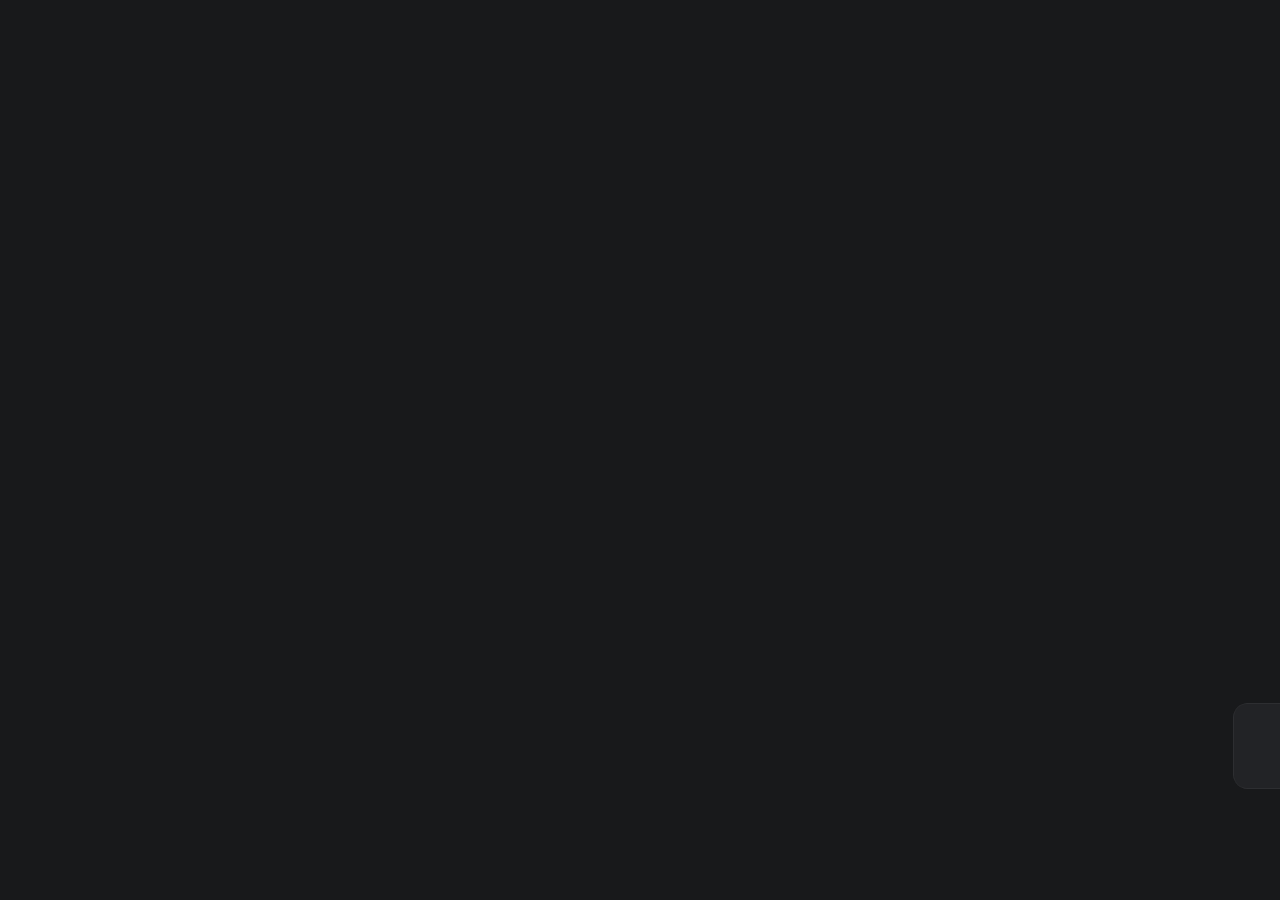
==== commit 866d35ac: "Story Wall v4: real Blueprint components at native size, endless right-to-left feed at Eduardo's spe" ====
--- a/wall/index.html
+++ b/wall/index.html
@@ -5,808 +5,226 @@
 <meta name="viewport" content="width=device-width, initial-scale=1">
 <title>Story Wall · Julie Torrisi-Coffey</title>
 <meta name="robots" content="noindex">
-<link rel="stylesheet" href="fonts.css">
 <style>
 :root{
-  --blue:#0866FF; --blue2:#4599FF; --ink:#080809; --gray:#65686C; --wash:#F0F2F5;
-  --d-card:#242526; --d-surf:#3A3B3C; --d-line:#3E4042; --d-tx:#E4E6EB; --d-tx2:#B0B3B8;
-  --purple:#A873FF; --pink:#F35369; --green:#31A24C; --yellow:#F7B928; --teal:#2ABBA7; --red:#E41E3F; --orange:#F26F21;
-  --wall:#0C0D10; --tile:#16171B; --tile-line:rgba(255,255,255,.06);
-  --u:116px; --g:16px; --r:22px;
-  /* motion tokens */
-  --enter:cubic-bezier(.2,.8,.2,1); --leave:cubic-bezier(.4,0,1,1); --move:cubic-bezier(.4,0,.2,1);
+  --wall:#18191B; --tile:#222326; --tile-line:rgba(255,255,255,.05); --light:#FFFFFF; --blue:#0866FF;
+  --u:128px; --g:20px; --r:20px;
+  /* motion tokens (proposed, mirror Eduardo's naming): enter, leave, move, spring for people */
+  --out-bold:cubic-bezier(.2,.8,.2,1); --in-practical:cubic-bezier(.4,0,1,1); --inout-bold:cubic-bezier(.6,0,.2,1);
   --spring:cubic-bezier(.34,1.56,.64,1); --tray:300ms;
-  --ui:"Inter",-apple-system,system-ui,sans-serif;
 }
 *{box-sizing:border-box;margin:0;padding:0}
 html,body{height:100%;background:var(--wall);overflow:hidden}
-body{font-family:var(--ui);-webkit-font-smoothing:antialiased;color:var(--d-tx)}
-img,svg{display:block}
-#stage{position:absolute;left:50%;top:50%;width:1920px;height:1080px;overflow:hidden;background:
-  radial-gradient(900px 600px at 8% 0%,rgba(8,102,255,.09),transparent 60%),radial-gradient(900px 600px at 96% 100%,rgba(168,115,255,.08),transparent 60%),var(--wall)}
-.track{position:absolute;top:20px;left:0;display:flex;gap:var(--g);will-change:transform}
-.set{display:grid;grid-template-rows:repeat(8,var(--u));grid-auto-columns:var(--u);grid-auto-flow:column dense;gap:var(--g)}
-.w1{grid-column:span 1}.w2{grid-column:span 2}.w3{grid-column:span 3}.w4{grid-column:span 4}.w5{grid-column:span 5}
-.h1{grid-row:span 1}.h2{grid-row:span 2}.h3{grid-row:span 3}.h4{grid-row:span 4}
-
-/* ---------- Card lifecycle: frame appears on the right, then the component builds in ---------- */
-.t{position:relative;border-radius:var(--r);background:var(--tile);border:1px solid var(--tile-line);overflow:hidden;display:grid;place-items:center;
-  opacity:0;transform:scale(.94);transition:opacity .45s var(--enter),transform .45s var(--enter)}
-.t::after{content:"";position:absolute;inset:0;border-radius:inherit;pointer-events:none;box-shadow:inset 0 0 0 1.5px var(--blue2);opacity:0}
+body{font-family:-apple-system,system-ui,"Segoe UI",sans-serif;-webkit-font-smoothing:antialiased}
+img{display:block;user-select:none;-webkit-user-drag:none}
+#stage{position:absolute;left:50%;top:50%;width:1920px;height:1080px;overflow:hidden;background:var(--wall)}
+#track{position:absolute;left:0;top:32px;height:1016px;will-change:transform}
+
+/* card frame: appears on the right as an empty box, then its component builds in */
+.t{position:absolute;border-radius:var(--r);background:var(--tile);border:1px solid var(--tile-line);overflow:hidden;
+  opacity:0;transform:scale(.96);transition:opacity .5s var(--out-bold),transform .5s var(--out-bold)}
+.t.light{background:var(--light);border-color:transparent}
+.t.blue{background:var(--blue);border-color:transparent}
+.t.media{background:#000 center/cover}
+.t.media::before{content:"";position:absolute;inset:0;background:linear-gradient(180deg,rgba(0,0,0,.15),rgba(0,0,0,.55))}
 .t.shown{opacity:1;transform:none}
-.t.shown::after{animation:sel .9s var(--move) .1s}
-@keyframes sel{0%{opacity:0}25%{opacity:.9}100%{opacity:0}}
-.t>.c{position:relative;width:100%;height:100%;display:grid;place-items:center;opacity:0;transform:translateY(14px) scale(.97);transition:opacity .5s var(--enter),transform .5s var(--enter)}
-.t.built>.c{opacity:1;transform:none}
-
-/* ---------- Facebook icon: tap, open to the loading screen, settle ---------- */
-.fbi{width:150px;height:150px;border-radius:36px;background:var(--blue);display:grid;place-items:center;box-shadow:0 20px 50px rgba(8,102,255,.45)}
-.fbi svg{width:150px;height:150px}
-.built .fbi{animation:fbtap 5s var(--move) infinite}
-@keyframes fbtap{0%,10%{transform:scale(1)}14%{transform:scale(.86)}20%{transform:scale(1.04)}24%,100%{transform:scale(1)}}
-.splash{position:absolute;inset:0;background:#fff;display:grid;place-items:center;clip-path:circle(0% at 50% 50%)}
-.splash svg{width:84px;height:84px;opacity:0}
-.built .splash{animation:splash 5s var(--enter) infinite}
-.built .splash svg{animation:splashf 5s var(--spring) infinite}
-@keyframes splash{0%,22%{clip-path:circle(0% at 50% 50%)}34%,56%{clip-path:circle(75% at 50% 50%)}68%,100%{clip-path:circle(0% at 50% 50%)}}
-@keyframes splashf{0%,26%{transform:scale(.3);opacity:0}38%,54%{transform:scale(1);opacity:1}62%,100%{transform:scale(.6);opacity:0}}
-
-/* ---------- Title-slide flower + reactions ---------- */
-.flw{position:relative;width:100%;height:100%}
-.flw .fl{position:absolute;left:50%;top:50%;width:250px;height:250px;margin:-125px}
-.built .flw .fl{animation:spin 24s linear infinite}
+.t .c{position:absolute;inset:0;display:grid;place-items:center;opacity:0;transform:translateY(10px);transition:opacity .5s var(--out-bold),transform .5s var(--out-bold)}
+.t.built .c{opacity:1;transform:none}
+
+/* a slot holds one component at its native size; frames stack inside it */
+.slot{position:relative}
+.slot>img{position:absolute;left:0;top:0;opacity:0;transition:opacity .4s var(--out-bold)}
+.slot>img.on{opacity:1}
+.slot.stack>img{transform:translateY(16px);transition:opacity .45s var(--out-bold),transform .45s var(--out-bold)}
+.slot.stack>img.on{transform:none}
+.slot.reveal>img{opacity:1;clip-path:inset(0 100% 0 0)}
+.slot.reveal.up>img{clip-path:inset(100% 0 0 0)}
+.slot.reveal.down>img{clip-path:inset(0 0 100% 0)}
+.built .slot.reveal>img{transition:clip-path 1.1s var(--out-bold);clip-path:inset(0 0 0 0)}
+.slot.tray{overflow:hidden}
+.slot.tray>img{opacity:1;transform:translateY(105%);transition:transform var(--tray) var(--out-bold)}
+.slot.tray>img.on{transform:none}
+.slot.tray>img.off{transform:translateY(105%);transition:transform 250ms var(--in-practical)}
+.slot.toast>img{opacity:0;transform:translateY(30px);transition:opacity .35s var(--out-bold),transform .35s var(--out-bold)}
+.slot.toast>img.on{opacity:1;transform:none}
+.slot.toast>img.off{opacity:0;transform:translateY(-20px);transition:opacity .3s var(--in-practical),transform .3s var(--in-practical)}
+.slot.spin>img.on.r0{animation:spin .9s linear infinite}
 @keyframes spin{to{transform:rotate(360deg)}}
-.flw img{position:absolute;border-radius:50%;transform:scale(0);filter:drop-shadow(0 12px 20px rgba(0,0,0,.45))}
-.flw .r1{width:84px;left:8%;top:58%}.flw .r2{width:72px;left:70%;top:8%}.flw .r3{width:46px;left:74%;top:72%}
-.built .flw img{animation:rin 6s var(--spring) infinite}
-.built .flw .r2{animation-delay:.2s}.built .flw .r3{animation-delay:.4s}
-@keyframes rin{0%,6%{transform:scale(0) rotate(-25deg)}16%{transform:scale(1.12) rotate(5deg)}22%,84%{transform:scale(1) rotate(0)}94%,100%{transform:scale(0)}}
-
-/* ---------- 3D art: slow float, each a different feel ---------- */
-.art{width:80%;height:80%;object-fit:contain;filter:drop-shadow(0 24px 30px rgba(0,0,0,.5))}
-.built .art.f1{animation:bob 7s ease-in-out infinite}
-.built .art.f2{animation:tilt 8s ease-in-out infinite}
-.built .art.f3{animation:drift 9s ease-in-out infinite}
-@keyframes bob{0%,100%{transform:translateY(-6px)}50%{transform:translateY(8px)}}
-@keyframes tilt{0%,100%{transform:rotate(-5deg) translateY(4px)}50%{transform:rotate(4deg) translateY(-6px)}}
-@keyframes drift{0%,100%{transform:translate(-6px,4px)}50%{transform:translate(6px,-6px)}}
-.bulbglow{position:absolute;width:220px;height:220px;border-radius:50%;background:radial-gradient(circle,rgba(120,140,255,.35),transparent 65%);opacity:.4}
-.built .bulbglow{animation:glow 3.5s ease-in-out infinite}
-@keyframes glow{50%{opacity:1;transform:scale(1.1)}}
-
-/* ---------- Shared bits ---------- */
-.av{border-radius:50%;flex:none;background:center/cover}
-.sk{display:block;height:9px;border-radius:5px;background:var(--d-surf)}
-.sk.hi{background:#4E4F50}
-
-/* ---------- Responsive post: cycles its layouts ---------- */
-.post{width:88%;background:var(--d-card);border-radius:18px;overflow:hidden}
-.post .hd{display:flex;align-items:center;gap:10px;padding:14px}
-.post .hd .av{width:40px;height:40px}
-.post .ln{flex:1;display:flex;flex-direction:column;gap:6px}
-.post .body{position:relative;overflow:hidden;transition:height .45s var(--move)}
-.post .lay{position:absolute;left:0;right:0;top:0;opacity:0;transition:opacity .35s var(--move)}
-.post .lay.on{opacity:1}
-.post .copy{padding:0 14px 12px;display:flex;flex-direction:column;gap:7px}
-.post .ph{background:center/cover}
-.post .grid2{display:grid;grid-template-columns:1fr 1fr;gap:3px}
-.post .link{margin:0 14px 12px;border-radius:12px;overflow:hidden;background:var(--d-surf)}
-.post .link .ph{height:120px}.post .link .copy{padding:10px 12px}
-.post .ufi{display:flex;justify-content:space-around;padding:12px 8px;border-top:1px solid var(--d-line)}
-.post .ufi svg{width:22px;height:22px;color:var(--d-tx2)}
-
-/* ---------- Media tiles (advanced) ---------- */
-.mts{display:flex;gap:4%;width:90%;justify-content:center}
-.mt{width:46%;background:var(--d-card);border-radius:14px;overflow:hidden;transition:transform .5s var(--spring)}
-.mt .img{position:relative;aspect-ratio:1;background:center/cover}
-.mt .badge{position:absolute;left:8px;top:8px;width:34px;height:16px;border-radius:4px;background:var(--red);transform:scale(0);transition:transform .4s var(--spring)}
-.mt .dur{position:absolute;right:8px;bottom:8px;width:30px;height:14px;border-radius:4px;background:rgba(0,0,0,.6);opacity:0;transition:opacity .3s}
-.mt .play{position:absolute;left:50%;top:50%;width:40px;height:40px;margin:-20px 0 0 -20px;border-radius:50%;background:rgba(0,0,0,.5);display:grid;place-items:center;transform:scale(0);transition:transform .4s var(--spring)}
-.mt .x{position:absolute;right:8px;top:8px;width:24px;height:24px;border-radius:50%;background:rgba(0,0,0,.55);display:grid;place-items:center;opacity:0;transition:opacity .3s}
-.mt .bd{padding:10px 10px 12px;display:flex;flex-direction:column;gap:6px}
-.mt .st{display:flex;gap:2px}.mt .st b{width:11px;height:11px;background:#E07B00;clip-path:polygon(50% 0,61% 35%,98% 35%,68% 57%,79% 91%,50% 70%,21% 91%,32% 57%,2% 35%,39% 35%)}
-.mt .st b.o{background:#55575A}
-.mts[data-v="1"] .badge,.mts[data-v="1"] .dur{transform:scale(1);opacity:1}
-.mts[data-v="2"] .play{transform:scale(1)}.mts[data-v="2"] .dur{opacity:1}
-.mts[data-v="3"] .x{opacity:1}.mts[data-v="3"] .mt:first-child{transform:scale(1.04)}
-
-/* ---------- Bottom nav (Xcode prototype) ---------- */
-.tabs{position:relative;width:90%;display:flex;justify-content:space-between;padding:10px 6px 14px}
-.tabs span{position:relative;display:grid;place-items:center;width:52px;height:44px;transition:transform .35s var(--spring)}
-.tabs svg{width:30px;height:30px;color:var(--d-tx2);transition:color .25s}
-.tabs svg .fill{opacity:0;transition:opacity .25s}
-.tabs .on svg{color:var(--blue2)}.tabs .on svg .fill{opacity:1}.tabs .on{transform:scale(1.1)}
-.tabs .bar{position:absolute;bottom:0;left:0;height:4px;width:52px;border-radius:4px;background:var(--blue2);transition:transform .4s var(--move)}
-
-/* ---------- Switch + toggle cell ---------- */
-.sw{position:relative;width:52px;height:30px;border-radius:15px;background:#8A8D91;transition:background .3s var(--move);flex:none}
-.sw::after{content:"";position:absolute;left:3px;top:3px;width:24px;height:24px;border-radius:50%;background:#fff;box-shadow:0 2px 4px rgba(0,0,0,.25);transition:transform .35s var(--spring)}
-.sw.on{background:var(--blue)}.sw.on::after{transform:translateX(22px)}
-.cell{width:88%;display:flex;flex-direction:column;gap:12px}
-.cell .r{display:flex;align-items:center;gap:14px;background:var(--d-card);border-radius:16px;padding:12px 16px}
-.cell .av{width:48px;height:48px;box-shadow:0 0 0 2px var(--d-card),0 0 0 4px transparent;transition:box-shadow .4s}
-.cell .r.lit .av{box-shadow:0 0 0 2px var(--d-card),0 0 0 4px var(--blue)}
-.cell .ln{flex:1;display:flex;flex-direction:column;gap:7px}
-
-/* ---------- Numbered badge ---------- */
-.bell{position:relative;width:96px;height:96px;border-radius:50%;background:var(--d-surf);display:grid;place-items:center}
-.bell svg{width:50px;height:50px;color:var(--d-tx);transform-origin:50% 10%}
-.bell.ring svg{animation:ringb .7s var(--move)}
-@keyframes ringb{20%{transform:rotate(14deg)}40%{transform:rotate(-12deg)}60%{transform:rotate(8deg)}80%{transform:rotate(-4deg)}}
-.nb{position:absolute;right:-4px;top:-4px;min-width:38px;height:38px;padding:0 9px;border-radius:19px;background:var(--red);color:#fff;font:700 19px/38px var(--ui);text-align:center;
-  border:3px solid var(--tile);font-variant-numeric:tabular-nums;transition:transform .35s var(--spring)}
-.nb.bump{transform:scale(1.25)}
-
-/* ---------- Reaction dock: press, bling string magnifies, choose, count up ---------- */
-.dockw{position:relative;width:90%;height:84%}
-.dock{position:absolute;left:0;top:18px;display:flex;gap:6px;padding:8px 10px;border-radius:40px;background:var(--d-card);box-shadow:0 10px 30px rgba(0,0,0,.45);
-  transform-origin:20% 100%;transform:scale(.4) translateY(30px);opacity:0;transition:transform .35s var(--spring),opacity .2s}
-.dock.open{transform:none;opacity:1}
-.dock i{width:46px;height:46px;display:block;transform:scale(0);transition:transform .25s var(--spring)}
-.dock.open i{transform:scale(1)}
-.dock i svg,.dock i img{width:100%;height:100%}
-.dock i.hov{transform:scale(1.5) translateY(-14px)}
-.dock i.pick{transform:scale(1.6) translateY(-18px)}
-.flyer{position:absolute;width:46px;height:46px;opacity:0;pointer-events:none}
-.ubar{position:absolute;left:0;right:0;bottom:0;display:flex;align-items:center;justify-content:space-between;padding:12px 14px;border-radius:16px;background:var(--d-card)}
-.ubtn{display:flex;align-items:center;gap:8px;transition:transform .2s var(--move)}
-.ubtn.press{transform:scale(.92)}
-.ubtn .ic{position:relative;width:26px;height:26px}
-.ubtn .ic>*{position:absolute;inset:0;width:100%;height:100%;transition:transform .35s var(--spring),opacity .2s}
-.ubtn .ic .lv{transform:scale(0);opacity:0}
-.ubtn.loved .ic .lk{transform:scale(0);opacity:0}.ubtn.loved .ic .lv{transform:scale(1);opacity:1}
-.ubtn .sk{width:46px;transition:background .3s}.ubtn.loved .sk{background:var(--pink)}
-.cnt{display:flex;align-items:center;gap:8px;font:700 18px/1 var(--ui);font-variant-numeric:tabular-nums}
-.cnt .fp{display:flex}.cnt .fp img{width:24px;height:24px;border-radius:50%;border:2px solid var(--d-card)}.cnt .fp img+img{margin-left:-8px}
-.cnt b{display:inline-block;transition:transform .3s var(--spring)}.cnt b.bump{transform:scale(1.25)}
-.burst{position:absolute;width:12px;height:12px;border-radius:50%;pointer-events:none}
-
-/* ---------- Live reaction stream ---------- */
-.stream{position:absolute;inset:0}
-.stream .fl{position:absolute;bottom:62px;width:40px;height:40px;pointer-events:none}
-.stream .cbox{position:absolute;left:14px;right:14px;bottom:14px;display:flex;align-items:center;gap:8px;padding:8px 12px;border-radius:24px;background:var(--d-card);font:700 17px/1 var(--ui);font-variant-numeric:tabular-nums}
-.stream .cbox img{width:22px;height:22px;border-radius:50%}
-@keyframes rise{0%{transform:translate(0,0) scale(.4);opacity:0}12%{transform:translate(var(--dx1),-30px) scale(1.05);opacity:1}100%{transform:translate(var(--dx2),-270px) scale(.8);opacity:0}}
-
-/* ---------- Reactions + stickers ---------- */
-.rx1{width:74%;height:74%;object-fit:contain}
-.small{width:58%}
-.built .beat{animation:beat 1.6s var(--spring) infinite}
-@keyframes beat{0%,60%,100%{transform:scale(1)}68%{transform:scale(1.22)}76%{transform:scale(.96)}84%{transform:scale(1.12)}}
-.built .popw{animation:popw 2.8s var(--spring) infinite}
-@keyframes popw{0%,55%,100%{transform:scale(1)}65%{transform:scale(1.3) rotate(-8deg)}78%{transform:scale(.94)}}
-.built .flick{animation:flick 1.2s ease-in-out infinite;transform-origin:50% 90%}
-@keyframes flick{0%,100%{transform:scaleY(1) skewX(0)}25%{transform:scaleY(1.08) skewX(-3deg)}50%{transform:scaleY(.95) skewX(2deg)}75%{transform:scaleY(1.05) skewX(-1deg)}}
-
-/* ---------- Facepile ---------- */
-.fpile{display:flex;align-items:center}
-.fpile>*{display:block;overflow:hidden;width:58px;height:58px;border-radius:50%;border:3px solid var(--tile);margin-left:-16px;opacity:0;transform:translateX(24px) scale(.8);transition:all .45s var(--spring)}
-.fpile>*:first-child{margin-left:0}
-.built .fpile>*{opacity:1;transform:none}
-.fpile .more{display:grid;place-items:center;background:var(--d-surf);font:700 16px/1 var(--ui);color:var(--d-tx)}
-
-/* ---------- Signal badges ---------- */
-.sigs{display:flex;gap:22px;align-items:center}
-.sigs img{width:56px;height:56px;transform:scale(0) rotate(-30deg);transition:transform .5s var(--spring)}
-.built .sigs img{transform:none}
-.sigs .pill{display:flex;align-items:center;gap:7px;padding:7px 11px 7px 7px;border-radius:20px;background:rgba(8,102,255,.18);transform:scale(0);transition:transform .5s var(--spring) .25s}
-.built .sigs .pill{transform:none}
-.sigs .pill svg{width:20px;height:20px}.sigs .pill .sk{width:40px;background:var(--blue2);opacity:.6}
-
-/* ---------- Toasts (instant feedback) ---------- */
-.toasts{position:relative;width:100%;height:100%}
-.toast{position:absolute;left:50%;top:50%;display:flex;align-items:center;gap:10px;padding:11px 16px 11px 12px;border-radius:12px;background:#fff;box-shadow:0 10px 26px rgba(0,0,0,.4);
-  transform:translate(-50%,40px);opacity:0;transition:transform .35s var(--enter),opacity .25s}
-.toast.in{transform:translate(-50%,-50%);opacity:1}
-.toast.out{transform:translate(-50%,-90px);opacity:0;transition:transform .3s var(--leave),opacity .25s}
-.toast .ti{width:26px;height:26px;border-radius:50%;display:grid;place-items:center;transform:scale(0);transition:transform .4s var(--spring) .12s}
-.toast.in .ti{transform:scale(1)}
-.toast .ti svg{width:15px;height:15px}
-.toast .sk{width:130px;background:#CED0D4}
-
-/* ---------- Chips ---------- */
-.chips{display:flex;gap:10px}
-.chip{display:flex;align-items:center;gap:7px;height:38px;padding:0 14px;border-radius:19px;background:var(--d-surf);transition:background .3s var(--move)}
-.chip svg{width:18px;height:18px;color:var(--d-tx);transition:color .3s}
-.chip .sk{width:34px;background:#5A5C5E;transition:background .3s}
-.chip.on{background:rgba(69,153,255,.22)}.chip.on svg{color:var(--blue2)}.chip.on .sk{background:var(--blue2)}
-
-/* ---------- Charts: draw in on enter, then hold ---------- */
-.ch{width:84%}
-.ch svg{width:100%;height:auto;overflow:visible}
-.grow{transform-box:fill-box;transform-origin:bottom;transform:scaleY(0)}
-.growx{transform-box:fill-box;transform-origin:left;transform:scaleX(0)}
-.built .grow{animation:grow .9s var(--enter) forwards}
-.built .growx{animation:growx .9s var(--enter) forwards}
-@keyframes grow{to{transform:scaleY(1)}}
-@keyframes growx{to{transform:scaleX(1)}}
-.draw{stroke-dasharray:1;stroke-dashoffset:1}
-.built .draw{animation:draw 1.6s var(--move) forwards}
-@keyframes draw{to{stroke-dashoffset:0}}
-.dot{transform-box:fill-box;transform-origin:center;transform:scale(0)}
-.built .dot{animation:dotin .4s var(--spring) forwards}
-@keyframes dotin{to{transform:scale(1)}}
-.seg{stroke-dashoffset:1}
-.built .seg{animation:draw 1.2s var(--enter) forwards}
-.bars{width:86%;display:flex;flex-direction:column;gap:12px}
-.bars .r{display:grid;grid-template-columns:auto 1fr 34px;gap:10px;align-items:center;font:600 13px/1 var(--ui);color:var(--d-tx2);font-variant-numeric:tabular-nums}
-.bars .tr{height:10px;border-radius:10px;background:var(--d-surf);overflow:hidden}
-.bars .tr i{display:block;height:100%;border-radius:10px}
-.bars .star{width:14px;height:14px;background:var(--yellow);clip-path:polygon(50% 0,61% 35%,98% 35%,68% 57%,79% 91%,50% 70%,21% 91%,32% 57%,2% 35%,39% 35%)}
-.ringw{position:relative;width:150px;height:150px}
-.ringw svg{width:100%;height:100%;transform:rotate(-90deg)}
-.ringw .v{position:absolute;inset:0;display:grid;place-items:center;font:700 30px/1 var(--ui);color:#fff;font-variant-numeric:tabular-nums}
-.arc{stroke-dasharray:1;stroke-dashoffset:1}
-.built .arc{animation:arc 1.8s var(--enter) forwards}
-@keyframes arc{to{stroke-dashoffset:.18}}
-.stars5{position:relative;display:flex;gap:8px}
-.stars5 .row{display:flex;gap:8px}
-.stars5 .row b{width:40px;height:40px;background:#3A3B3C;clip-path:polygon(50% 0,61% 35%,98% 35%,68% 57%,79% 91%,50% 70%,21% 91%,32% 57%,2% 35%,39% 35%)}
-.stars5 .gold{position:absolute;left:0;top:0;overflow:hidden;width:0}
-.stars5 .gold b{background:var(--yellow)}
-.built .stars5 .gold{animation:gold 1.6s var(--enter) forwards}
-@keyframes gold{to{width:calc(40px*4.5 + 8px*4)}}
-.donut{width:150px;transform:rotate(-90deg)}
-
-/* ---------- Talk to text ---------- */
-.ttt{position:absolute;inset:0;overflow:hidden}
-.ttt .thread{position:absolute;left:16px;right:16px;top:16px;display:flex;flex-direction:column;align-items:flex-end;gap:8px}
-.ttt .bub{max-width:80%;padding:10px 14px;border-radius:18px;background:var(--blue);color:#fff;font:400 15px/1.3 var(--ui);transform:scale(.6) translateY(30px);opacity:0;transform-origin:100% 100%;transition:transform .4s var(--spring),opacity .2s}
-.ttt .bub.in{transform:none;opacity:1}
-.ttt .bub.them{align-self:flex-start;background:var(--d-surf);color:var(--d-tx);transform:none;opacity:1}
-.ttt .cb{position:absolute;left:0;right:0;bottom:0;display:flex;align-items:center;gap:10px;padding:12px 14px;background:var(--d-card);transition:bottom var(--tray) var(--enter)}
-.ttt.rec .cb{bottom:150px}
-.ttt .cb>svg{width:26px;height:26px;flex:none;transition:transform .25s var(--spring)}
-.ttt .cb .mic.tap{transform:scale(1.35)}
-.ttt .fld{flex:1;min-height:40px;border-radius:20px;background:var(--d-surf);display:flex;align-items:center;padding:8px 12px;font:400 15px/1.3 var(--ui);color:var(--d-tx)}
-.ttt .fld .w{opacity:0;transform:translateY(4px);display:inline-block;transition:opacity .2s,transform .25s var(--enter);margin-right:4px}
-.ttt .fld .w.on{opacity:1;transform:none}
-.ttt .send{transition:transform .25s var(--spring)}.ttt .send.tap{transform:scale(1.3)}
-.ttt .tray{position:absolute;left:0;right:0;bottom:0;height:150px;background:#1E1F21;display:flex;align-items:center;justify-content:center;gap:16px;transform:translateY(100%);transition:transform var(--tray) var(--enter)}
-.ttt.rec .tray{transform:none}
-.ttt .bigmic{position:relative;width:64px;height:64px;border-radius:50%;background:var(--blue);display:grid;place-items:center}
-.ttt .bigmic::before{content:"";position:absolute;inset:-8px;border-radius:50%;border:2px solid var(--blue2);opacity:.5;animation:pulse 1.2s ease-out infinite}
-@keyframes pulse{from{transform:scale(.9);opacity:.6}to{transform:scale(1.35);opacity:0}}
-.ttt .bigmic svg{width:30px;height:30px}
-.ttt .wave{display:flex;gap:4px;align-items:center;height:60px}
-.ttt .wave i{width:5px;height:6px;border-radius:4px;background:var(--blue2);transition:height .09s linear}
-
-/* ---------- Sticker tray (Xcode prototype capture) ---------- */
-.gifw{position:absolute;inset:0;background:#fff}
-.gifw img{width:100%;height:100%;object-fit:cover;object-position:top}
-
-/* ---------- My stack ---------- */
-.stack{display:flex;gap:14px}
-.app{position:relative;width:64px;height:64px;border-radius:17px;display:grid;place-items:center;box-shadow:0 10px 24px rgba(0,0,0,.45);transform:scale(0);transition:transform .5s var(--spring)}
-.app svg{width:36px;height:36px}
-.built .app{transform:scale(1)}
-.app.pulse{animation:apulse .6s var(--move)}
-@keyframes apulse{40%{transform:scale(1.14);box-shadow:0 0 0 6px rgba(69,153,255,.25),0 10px 24px rgba(0,0,0,.45)}}
-.app.gap{background:transparent!important;border:1.5px dashed rgba(255,255,255,.28);box-shadow:none}
-
-/* ---------- Comment: light, dark, live ---------- */
-.cmt{position:absolute;inset:0;padding:30px;display:flex;flex-direction:column;justify-content:center;gap:16px;transition:background .6s var(--move),color .6s var(--move)}
-.cmt .streak{position:absolute;inset:-20%;opacity:0;transition:opacity .6s;background:radial-gradient(60% 30% at 50% 50%,rgba(220,210,255,.85),rgba(140,90,255,.55) 45%,transparent 75%),#120a2a;filter:blur(18px);transform:rotate(-28deg)}
-.built .cmt .streak{animation:streak 7s ease-in-out infinite alternate}
-@keyframes streak{from{transform:rotate(-28deg) translateX(-12%)}to{transform:rotate(-22deg) translateX(12%)}}
-.cmt .scrim{position:absolute;inset:0;background:linear-gradient(180deg,rgba(0,0,0,.1),rgba(0,0,0,.6));opacity:0;transition:opacity .6s}
-.cmt .row{position:relative;display:flex;gap:10px}
-.cmt .av{width:44px;height:44px}
-.cmt .bb{border-radius:20px;padding:10px 14px;transition:background .6s}
-.cmt .nm{font:600 15px/1.25 var(--ui);display:flex;align-items:center;gap:5px}
-.cmt .tx{font:400 16px/1.35 var(--ui);margin-top:2px}
-.cmt .mn{font-weight:600}
-.cmt .meta{display:flex;align-items:center;gap:16px;margin:7px 0 0 14px;font:600 13px/1 var(--ui);transition:color .6s}
-.cmt .rx{margin-left:auto;display:flex;align-items:center;gap:6px}.cmt .rx img{width:20px;height:20px;border-radius:50%}
-.cmt .reply{margin-left:54px}.cmt .reply .av{width:32px;height:32px}
-.cmt .ck{width:14px;height:14px}
-.cmt[data-m="light"]{background:#fff;color:var(--ink)}.cmt[data-m="light"] .bb{background:var(--wash)}.cmt[data-m="light"] .meta{color:var(--gray)}.cmt[data-m="light"] .mn{color:var(--blue)}
-.cmt[data-m="dark"]{background:var(--d-card);color:var(--d-tx)}.cmt[data-m="dark"] .bb{background:var(--d-surf)}.cmt[data-m="dark"] .meta{color:var(--d-tx2)}.cmt[data-m="dark"] .mn{color:var(--blue2)}
-.cmt[data-m="live"]{background:#000;color:#fff}.cmt[data-m="live"] .streak,.cmt[data-m="live"] .scrim{opacity:1}
-.cmt[data-m="live"] .bb{background:rgba(255,255,255,.16);backdrop-filter:blur(14px)}.cmt[data-m="live"] .meta{color:rgba(255,255,255,.85)}.cmt[data-m="live"] .mn{color:#fff;text-decoration:underline}
-
-/* ---------- Group nickname: identity swap ---------- */
-.nick{width:86%;display:flex;align-items:center;gap:14px;background:var(--d-card);border-radius:16px;padding:12px 16px}
-.nick .avs{position:relative;width:50px;height:50px;flex:none}
-.nick .avs i{position:absolute;inset:0;border-radius:50%;background:center/cover;transition:transform .5s var(--spring),opacity .4s}
-.nick .avs .mask{position:absolute;right:-4px;bottom:-4px;width:22px;height:22px;border-radius:50%;background:var(--purple);border:2px solid var(--d-card);display:grid;place-items:center;transform:scale(0);transition:transform .4s var(--spring) .15s}
-.nick .avs .mask svg{width:12px;height:12px}
-.nick .names{position:relative;flex:1;height:30px;overflow:hidden}
-.nick .names .sk{position:absolute;left:0;top:10px;height:10px;transition:transform .45s var(--enter),opacity .3s}
-.nick .n1{width:60%}.nick .n2{width:76%;background:var(--purple)!important;opacity:.7}
-.nick[data-s="0"] .a2,.nick[data-s="1"] .a1{transform:scale(.4);opacity:0}
-.nick[data-s="1"] .mask{transform:scale(1)}
-.nick[data-s="0"] .n2{transform:translateY(30px);opacity:0}.nick[data-s="1"] .n1{transform:translateY(-30px);opacity:0}
-
-/* ---------- Brand refresh: motion + icon families ---------- */
+.row{display:flex;align-items:center;gap:16px}
+.row>img{transform:scale(0);transition:transform .45s var(--spring)}
+.row>img.on{transform:scale(1)}
+
+/* brand assets */
+.brand{width:72%;height:72%;object-fit:contain}
+.brand.sm{width:58%;height:58%}
+.app{width:52px;height:52px;border-radius:12px;filter:drop-shadow(0 6px 14px rgba(0,0,0,.45))}
 .bvid{position:absolute;inset:0;width:100%;height:100%;object-fit:cover}
-.fam{display:flex;gap:26px;align-items:center}
-.fam>*{width:58px;height:58px;transform:scale(0);transition:transform .5s var(--spring)}
-.built .fam>*{transform:scale(1)}
-.fam svg{width:58px;height:58px}
-.fam .gl .f2{opacity:0;transition:opacity .3s}
-.fam .gl.filled .f2{opacity:1}.fam .gl.filled .f1{opacity:0}
-.fam img{object-fit:contain}
-
-
-/* ---------- Typing indicator ---------- */
-.typing{display:flex;align-items:center;gap:10px}
-.typing .av{width:40px;height:40px}
-.typing .tb{display:flex;gap:6px;padding:14px 16px;border-radius:20px;background:var(--d-surf)}
-.typing .tb i{width:9px;height:9px;border-radius:50%;background:var(--d-tx2)}
-.built .typing .tb i{animation:tdot 1.1s ease-in-out infinite}
-.built .typing .tb i:nth-child(2){animation-delay:.15s}.built .typing .tb i:nth-child(3){animation-delay:.3s}
-@keyframes tdot{0%,60%,100%{transform:none;opacity:.5}30%{transform:translateY(-6px);opacity:1}}
-/* ---------- Active status ---------- */
-.pres{position:relative}
-.pres i{position:absolute;right:0;bottom:2px;width:18px;height:18px;border-radius:50%;background:var(--green);border:3px solid var(--tile);transform:scale(0);transition:transform .4s var(--spring) .3s}
-.built .pres i{transform:scale(1)}
-.pres i::after{content:"";position:absolute;inset:-3px;border-radius:50%;border:2px solid var(--green);opacity:0}
-.built .pres i::after{animation:pulse 1.8s ease-out infinite .8s}
-/* ---------- Glimmer (loading) ---------- */
-.glim{width:72%;display:flex;flex-direction:column;gap:10px}
-.glim .g{display:block;height:10px;border-radius:6px;background:linear-gradient(90deg,#2C2D30 0%,#45474B 40%,#2C2D30 80%);background-size:300% 100%}
-.glim .g.av{width:36px;height:36px;border-radius:50%}.glim .g.sq{height:70px;border-radius:10px}
-.built .glim .g{animation:shim 1.3s linear infinite}
-@keyframes shim{from{background-position:150% 0}to{background-position:-150% 0}}
-/* ---------- Story ring ---------- */
-.story{position:relative;width:84px;height:84px}
-.story svg{position:absolute;inset:0;width:100%;height:100%;transform:rotate(-90deg)}
-.story .ring{stroke-dasharray:.08 .04}
-.built .story .ring{animation:sring 4s var(--move) infinite}
-@keyframes sring{0%{stroke-dasharray:.08 .04;transform:rotate(0)}45%{stroke-dasharray:.08 .04;transform:rotate(360deg)}60%,100%{stroke-dasharray:1 0;transform:rotate(360deg)}}
-.story svg circle{transform-origin:center;transform-box:fill-box}
-.story .av{position:absolute;inset:9px}
-
-/* ---------- Cursors ---------- */
-.cursors{position:absolute;inset:0;pointer-events:none;z-index:20}
-.cur{position:absolute;left:0;top:0;opacity:0;transition:opacity .35s}
-.cur svg{width:26px;height:26px;filter:drop-shadow(0 2px 4px rgba(0,0,0,.4))}
-.cur span{position:absolute;left:18px;top:22px;white-space:nowrap;font:600 15px/1 var(--ui);color:#fff;padding:7px 10px;border-radius:4px 12px 12px 12px;
-  transform:scale(0);transform-origin:0 0;transition:transform .4s var(--spring);box-shadow:0 4px 12px rgba(0,0,0,.3)}
-.cur.in{opacity:1}.cur.in.named span{transform:scale(1)}
-.cur .clk{position:absolute;left:-12px;top:-12px;width:28px;height:28px;border-radius:50%;border:2px solid currentColor;opacity:0}
-.cur .clk.go{animation:clk .5s var(--enter)}
-@keyframes clk{from{transform:scale(.3);opacity:.9}to{transform:scale(1.4);opacity:0}}
-
-@media (prefers-reduced-motion:reduce){*{animation:none!important;transition:none!important}.t,.t>.c{opacity:1!important;transform:none!important}}
+.fb{width:96px;height:96px}
+
+/* cursors */
+#cursors{position:absolute;inset:0;pointer-events:none;z-index:20}
+.cur{position:absolute;left:0;top:0;opacity:0;transition:opacity .3s}
+.cur svg{width:24px;height:24px;filter:drop-shadow(0 2px 4px rgba(0,0,0,.4))}
+.cur span{position:absolute;left:16px;top:20px;white-space:nowrap;font:600 14px/1 -apple-system,system-ui,sans-serif;color:#fff;padding:6px 9px;border-radius:4px 11px 11px 11px;
+  transform:scale(0);transform-origin:0 0;transition:transform .4s var(--spring)}
+.cur.in{opacity:1}.cur.named span{transform:scale(1)}
+@media (prefers-reduced-motion:reduce){*{animation:none!important;transition:none!important}}
 </style>
 </head>
 <body>
-<div id="stage">
-<div class="track" id="track"><div class="set" id="set">
-
-  <div class="t w3 h3" data-k="fb-icon"><div class="c">
-    <div class="fbi"><svg viewBox="0 0 64 64"><path d="M36.4 64V39.6h7.3l1.1-8.5h-8.4v-5.4c0-2.5.7-4.1 4.2-4.1H45v-7.6c-.8-.1-3.4-.3-6.5-.3-6.4 0-10.8 3.9-10.8 11.1v6.3h-7.3v8.5h7.3V64z" fill="#fff" transform="translate(0,-2)"/></svg></div><div class="splash"><svg viewBox="0 0 64 64"><circle cx="32" cy="32" r="32" fill="#0866FF"/><path d="M36.4 64V39.6h7.3l1.1-8.5h-8.4v-5.4c0-2.5.7-4.1 4.2-4.1H45v-7.6c-.8-.1-3.4-.3-6.5-.3-6.4 0-10.8 3.9-10.8 11.1v6.3h-7.3v8.5h7.3V64z" fill="#fff"/></svg></div>
-  </div></div>
-
-  <div class="t w2 h2" data-k="react-like"><div class="c"><img class="rx1" src="../img/fb/like-anim.webp" alt=""></div></div>
-
-  <div class="t w4 h2" data-k="reaction-dock"><div class="c">
-    <div class="dockw">
-      <div class="dock">
-        <i data-r="like"><img src="../img/fb/like-still.webp" alt=""></i>
-        <i data-r="love"><img src="../img/fb/love.webp" alt=""></i>
-        <i data-r="care"><img src="../img/fb/care-still.webp" alt=""></i>
-        <i><img src="img/r-haha.webp" alt=""></i>
-        <i><img src="../img/fb/wow.webp" alt=""></i>
-        <i><img src="img/r-sad.webp" alt=""></i>
-        <i><img src="img/r-angry.webp" alt=""></i>
-      </div>
-      <img class="flyer" src="../img/fb/love.webp" alt="">
-      <div class="ubar">
-        <div class="ubtn"><span class="ic">
-          <svg class="lk" viewBox="0 0 24 24" fill="none" stroke="#B0B3B8" stroke-width="1.8" stroke-linejoin="round"><path d="M7 10v11H3V10zM7 21h10.5a2 2 0 0 0 2-1.6l1.4-7A2 2 0 0 0 19 10h-5l.8-4.2A2 2 0 0 0 12.9 3.5L7 10"/></svg>
-          <img class="lv" src="../img/fb/love.webp" alt=""></span><span class="sk hi"></span></div>
-        <div class="cnt"><span class="fp"><img src="../img/fb/like-still.webp" alt=""><img src="../img/fb/love.webp" alt=""></span><b>2,481</b></div>
-      </div>
-    </div>
-  </div></div>
-
-  <div class="t w3 h2" data-k="chart-bar-vertical"><div class="c"><div class="ch"><svg viewBox="0 0 320 150">
-    <rect class="grow" x="8" y="62" width="34" height="88" rx="6" fill="#0866FF"/>
-    <rect class="grow" x="60" y="40" width="34" height="110" rx="6" fill="#0866FF" style="animation-delay:.07s"/>
-    <rect class="grow" x="112" y="78" width="34" height="72" rx="6" fill="#0866FF" style="animation-delay:.14s"/>
-    <rect class="grow" x="164" y="16" width="34" height="134" rx="6" fill="#A873FF" style="animation-delay:.21s"/>
-    <rect class="grow" x="216" y="52" width="34" height="98" rx="6" fill="#0866FF" style="animation-delay:.28s"/>
-    <rect class="grow" x="268" y="30" width="34" height="120" rx="6" fill="#0866FF" style="animation-delay:.35s"/></svg></div></div></div>
-
-  <div class="t w3 h3" data-k="slide-flower"><div class="c"><div class="flw">
-    <div class="fl"><svg viewBox="0 0 200 200" width="250" height="250"><defs><radialGradient id="pf" cx="50%" cy="80%" r="75%"><stop offset="0" stop-color="#7C8CFF"/><stop offset=".55" stop-color="#5468F0"/><stop offset="1" stop-color="#3442C9"/></radialGradient><radialGradient id="pc" cx="45%" cy="40%" r="60%"><stop offset="0" stop-color="#9AA6FF"/><stop offset="1" stop-color="#4A5BE6"/></radialGradient><filter id="fz" x="-10%" y="-10%" width="120%" height="120%"><feTurbulence type="fractalNoise" baseFrequency="1.6" numOctaves="2" seed="3"/><feDisplacementMap in="SourceGraphic" scale="3.2"/><feGaussianBlur stdDeviation=".35"/></filter></defs><g filter="url(#fz)"><ellipse cx="100" cy="52" rx="34" ry="50" transform="rotate(0 100 100)" fill="url(#pf)"/><ellipse cx="100" cy="52" rx="34" ry="50" transform="rotate(60 100 100)" fill="url(#pf)"/><ellipse cx="100" cy="52" rx="34" ry="50" transform="rotate(120 100 100)" fill="url(#pf)"/><ellipse cx="100" cy="52" rx="34" ry="50" transform="rotate(180 100 100)" fill="url(#pf)"/><ellipse cx="100" cy="52" rx="34" ry="50" transform="rotate(240 100 100)" fill="url(#pf)"/><ellipse cx="100" cy="52" rx="34" ry="50" transform="rotate(300 100 100)" fill="url(#pf)"/><circle cx="100" cy="100" r="30" fill="url(#pc)"/></g></svg></div>
-    <img class="r1" src="../img/fb/like-still.webp" alt=""><img class="r2" src="../img/fb/care-still.webp" alt=""><img class="r3" src="../img/fb/love.webp" alt="">
-  </div></div></div>
-
-  <div class="t w1 h1" data-k="react-wow"><div class="c"><img class="small" data-x="popw" src="../img/fb/wow.webp" alt=""></div></div>
-  <div class="t w1 h1" data-k="react-love"><div class="c"><img class="small beat" src="../img/fb/love.webp" alt=""></div></div>
-
-  <div class="t w4 h1" data-k="bottom-nav"><div class="c">
-    <div class="tabs" data-tabs>
-      <span><svg viewBox="0 0 24 24" fill="none" stroke="currentColor" stroke-width="1.8" stroke-linejoin="round"><path class="fill" d="M3 11 12 3l9 8v10h-6v-6H9v6H3z" fill="currentColor"/><path d="M3 11 12 3l9 8v10h-6v-6H9v6H3z"/></svg></span>
-      <span><svg viewBox="0 0 24 24" fill="none" stroke="currentColor" stroke-width="1.8"><rect class="fill" x="3" y="4" width="18" height="16" rx="4" fill="currentColor"/><rect x="3" y="4" width="18" height="16" rx="4"/><path d="m10 9 5 3-5 3z" fill="currentColor"/></svg></span>
-      <span><svg viewBox="0 0 24 24" fill="none" stroke="currentColor" stroke-width="1.8"><g class="fill" fill="currentColor"><circle cx="8" cy="8" r="3.5"/><circle cx="16.5" cy="9" r="3"/><path d="M1.5 20c0-4 3-6.5 6.5-6.5s6.5 2.5 6.5 6.5zM15 20c0-2.6-.8-4.4-2-5.6 4-1.5 9.5.4 9.5 5.6z"/></g><circle cx="8" cy="8" r="3.5"/><circle cx="16.5" cy="9" r="3"/><path d="M1.5 20c0-4 3-6.5 6.5-6.5s6.5 2.5 6.5 6.5M15.5 14.6c3.5-.8 7 1.4 7 5.4"/></svg></span>
-      <span><svg viewBox="0 0 24 24" fill="none" stroke="currentColor" stroke-width="1.8" stroke-linejoin="round"><path class="fill" d="M3 9 5 3h14l2 6v1a3 3 0 0 1-6 0 3 3 0 0 1-6 0 3 3 0 0 1-6 0zM5 14h14v7H5z" fill="currentColor"/><path d="M3 9 5 3h14l2 6v1a3 3 0 0 1-6 0 3 3 0 0 1-6 0 3 3 0 0 1-6 0zM5 14v7h14v-7"/></svg></span>
-      <span><svg viewBox="0 0 24 24" fill="none" stroke="currentColor" stroke-width="1.8" stroke-linejoin="round"><path class="fill" d="M12 2a6 6 0 0 1 6 6v5l2 3v1H4v-1l2-3V8a6 6 0 0 1 6-6zM9.5 19h5a2.5 2.5 0 0 1-5 0z" fill="currentColor"/><path d="M12 2a6 6 0 0 1 6 6v5l2 3v1H4v-1l2-3V8a6 6 0 0 1 6-6zM9.5 19h5a2.5 2.5 0 0 1-5 0z"/></svg></span>
-      <span><svg viewBox="0 0 24 24" fill="none" stroke="currentColor" stroke-width="1.8"><g class="fill" fill="currentColor"><circle cx="12" cy="12" r="10"/></g><circle cx="12" cy="12" r="10"/><circle cx="12" cy="10" r="3.4" fill="#16171B" stroke="none"/><path d="M5.5 18.5c1.5-2.5 3.8-3.6 6.5-3.6s5 1.1 6.5 3.6" fill="#16171B" stroke="none"/></svg></span>
-      <i class="bar"></i>
-    </div>
-  </div></div>
-
-  <div class="t w3 h3" data-k="3d-context"><div class="c"><div class="bulbglow"></div><img class="art f1" src="img/bulb.webp" alt=""></div></div>
-
-  <div class="t w3 h4" data-k="responsive-post"><div class="c">
-    <div class="post">
-      <div class="hd"><div class="av" style="background-image:url(../img/fb/ava-heart.webp)"></div><div class="ln"><span class="sk hi" style="width:55%"></span><span class="sk" style="width:32%"></span></div></div>
-      <div class="body">
-        <div class="lay" data-h="96"><div class="copy"><span class="sk hi" style="height:14px"></span><span class="sk hi" style="height:14px"></span><span class="sk hi" style="height:14px;width:70%"></span><span class="sk" style="width:40%"></span></div></div>
-        <div class="lay" data-h="230"><div class="copy"><span class="sk"></span></div><div class="ph" style="height:200px;background-image:url(img/media-4.webp)"></div></div>
-        <div class="lay" data-h="200"><div class="copy"><span class="sk" style="width:62%"></span></div><div class="grid2"><div class="ph" style="height:170px;background-image:url(img/media-3.webp)"></div><div class="ph" style="height:170px;background-image:url(img/media-2.webp)"></div></div></div>
-        <div class="lay" data-h="206"><div class="copy"><span class="sk" style="width:80%"></span></div><div class="link"><div class="ph" style="background-image:url(img/media-5.webp)"></div><div class="copy"><span class="sk hi"></span><span class="sk" style="width:50%"></span></div></div></div>
-      </div>
-      <div class="ufi">
-        <svg viewBox="0 0 24 24" fill="none" stroke="currentColor" stroke-width="1.8" stroke-linejoin="round"><path d="M7 10v11H3V10zM7 21h10.5a2 2 0 0 0 2-1.6l1.4-7A2 2 0 0 0 19 10h-5l.8-4.2A2 2 0 0 0 12.9 3.5L7 10"/></svg>
-        <svg viewBox="0 0 24 24" fill="none" stroke="currentColor" stroke-width="1.8"><path d="M12 3c5 0 9 3.6 9 8s-4 8-9 8c-1 0-2-.1-3-.4L4 21l1.3-4C3.9 15.5 3 13.4 3 11c0-4.4 4-8 9-8z"/></svg>
-        <svg viewBox="0 0 24 24" fill="none" stroke="currentColor" stroke-width="1.8" stroke-linejoin="round"><path d="M14 4l7 7-7 7v-4c-5 0-8 1.5-11 5 1-5.5 4-9.5 11-10z"/></svg>
-      </div>
-    </div>
-  </div></div>
-
-  <div class="t w2 h2" data-k="badge-count"><div class="c">
-    <div class="bell"><svg viewBox="0 0 24 24" fill="currentColor"><path d="M12 2a6 6 0 0 1 6 6v5l2 3v1H4v-1l2-3V8a6 6 0 0 1 6-6zM9.5 19h5a2.5 2.5 0 0 1-5 0z"/></svg><span class="nb">1</span></div>
-  </div></div>
-
-  <div class="t w2 h2" data-k="sticker-croc"><div class="c"><img class="rx1" src="../img/fb/croc-anim.webp" alt=""></div></div>
-
-  <div class="t w3 h2" data-k="chart-line-up"><div class="c"><div class="ch" data-line="up" data-n="6" data-col="#4599FF"></div></div></div>
-
-  <div class="t w4 h1" data-k="toasts"><div class="c"><div class="toasts"></div></div></div>
-
-  <div class="t w2 h2" data-k="chart-donut-2"><div class="c">
-    <svg class="donut" viewBox="0 0 120 120"><circle cx="60" cy="60" r="44" fill="none" stroke="#3A3B3C" stroke-width="18"/>
-      <circle class="seg" pathLength="1" cx="60" cy="60" r="44" fill="none" stroke="#0866FF" stroke-width="18" style="stroke-dasharray:.68 1"/>
-      <circle class="seg" pathLength="1" cx="60" cy="60" r="44" fill="none" stroke="#2ABBA7" stroke-width="18" style="stroke-dasharray:.32 1;transform:rotate(245deg);transform-origin:center;animation-delay:.35s"/></svg>
-  </div></div>
-
-  <div class="t w4 h2" data-k="toggle-avatar"><div class="c">
-    <div class="cell">
-      <div class="r" data-tg><div class="av" style="background-image:url(img/julie-av.webp)"></div><div class="ln"><span class="sk hi" style="width:70%"></span><span class="sk" style="width:45%"></span></div><div class="sw"></div></div>
-      <div class="r" data-tg><div class="av" style="background-image:url(img/julie-av.webp)"></div><div class="ln"><span class="sk hi" style="width:58%"></span><span class="sk" style="width:36%"></span></div><div class="sw"></div></div>
-    </div>
-  </div></div>
-
-  <div class="t w2 h2" data-k="3d-strategy"><div class="c"><img class="art f2" src="img/cursor3d.webp" alt=""></div></div>
-
-  <div class="t w3 h1" data-k="facepile"><div class="c">
-    <div class="fpile">
-      <span class="av" style="background-image:url(../img/fb/ava-buns.webp);transition-delay:0s"></span>
-      <span style="transition-delay:.08s"><svg viewBox="0 0 40 40" style="width:100%;height:100%;border-radius:50%"><rect width="40" height="40" fill="#2ABBA7"/><circle cx="20" cy="15" r="7" fill="#fff" opacity=".9"/><path d="M6 38c1-8 7-12 14-12s13 4 14 12z" fill="#fff" opacity=".9"/></svg></span>
-      <span class="av" style="background-image:url(../img/fb/ava-heart.webp);transition-delay:.16s"></span>
-      <span style="transition-delay:.24s"><svg viewBox="0 0 40 40" style="width:100%;height:100%;border-radius:50%"><rect width="40" height="40" fill="#F26F21"/><circle cx="20" cy="15" r="7" fill="#fff" opacity=".9"/><path d="M6 38c1-8 7-12 14-12s13 4 14 12z" fill="#fff" opacity=".9"/></svg></span>
-      <span class="more" style="transition-delay:.32s">+12</span>
-    </div>
-  </div></div>
-
-  <div class="t w4 h3" data-k="talk-to-text"><div class="c">
-    <div class="ttt">
-      <div class="thread"><div class="bub them">Where are you?</div><div class="bub me"></div></div>
-      <div class="tray"><div class="bigmic"><svg viewBox="0 0 24 24" fill="#fff"><rect x="8.5" y="2.5" width="7" height="12" rx="3.5"/><path d="M5.5 11a6.5 6.5 0 0 0 13 0M12 17.5V21" stroke="#fff" stroke-width="2" fill="none" stroke-linecap="round"/></svg></div><div class="wave"></div></div>
-      <div class="cb">
-        <svg viewBox="0 0 24 24" fill="#0866FF"><circle cx="12" cy="12" r="10"/><path d="M12 7v10M7 12h10" stroke="#fff" stroke-width="2.2" stroke-linecap="round"/></svg>
-        <svg viewBox="0 0 24 24" fill="#0866FF"><path d="M4 8h3l2-2.5h6L17 8h3v11H4z"/><circle cx="12" cy="13" r="3.4" fill="#242526"/></svg>
-        <svg class="mic" viewBox="0 0 24 24" fill="#0866FF"><rect x="8.5" y="2.5" width="7" height="12" rx="3.5"/><path d="M5.5 11a6.5 6.5 0 0 0 13 0M12 17.5V21" stroke="#0866FF" stroke-width="2" fill="none" stroke-linecap="round"/></svg>
-        <div class="fld"></div>
-        <svg class="send" viewBox="0 0 24 24" fill="#0866FF"><path d="M3 20.5 21.5 12 3 3.5l2.5 7L15 12l-9.5 1.5z"/></svg>
-      </div>
-    </div>
-  </div></div>
-
-  <div class="t w2 h2" data-k="sticker-rock-on"><div class="c"><img class="rx1" src="../img/fb/rock-on-anim.webp" alt=""></div></div>
-
-  <div class="t w3 h2" data-k="chart-bar-horizontal"><div class="c"><div class="ch"><svg viewBox="0 0 320 150">
-    <rect class="growx" x="0" y="4" width="290" height="20" rx="6" fill="#0866FF"/>
-    <rect class="growx" x="0" y="34" width="232" height="20" rx="6" fill="#0866FF" style="animation-delay:.07s"/>
-    <rect class="growx" x="0" y="64" width="198" height="20" rx="6" fill="#0866FF" style="animation-delay:.14s"/>
-    <rect class="growx" x="0" y="94" width="140" height="20" rx="6" fill="#4599FF" style="animation-delay:.21s"/>
-    <rect class="growx" x="0" y="124" width="86" height="20" rx="6" fill="#4599FF" style="animation-delay:.28s"/></svg></div></div></div>
-
-  <div class="t w5 h3" data-k="comment"><div class="c">
-    <div class="cmt" data-m="light">
-      <div class="streak"></div><div class="scrim"></div>
-      <div class="row"><div class="av" style="background-image:url(../img/fb/ava-heart.webp)"></div><div>
-        <div class="bb"><div class="nm">Sara Lang <img class="ck" src="../img/fb/badge-check.webp" alt=""></div>
-        <div class="tx">This trail has gorgeous views <span class="mn">Ana Diaz</span>. Sunrise next time?</div></div>
-        <div class="meta"><span>1h</span><span>Reply</span><span class="rx"><img src="../img/fb/like-still.webp" alt=""><img src="../img/fb/love.webp" alt="" style="margin-left:-9px"><span>86K</span></span></div>
-      </div></div>
-      <div class="row reply"><div class="av" style="background-image:url(../img/fb/ava-buns.webp)"></div><div>
-        <div class="bb"><div class="nm">Ana Diaz</div><div class="tx">In. Bringing coffee ☕</div></div>
-        <div class="meta"><span>Just now</span><span>Reply</span></div>
-      </div></div>
-    </div>
-  </div></div>
-
-  <div class="t w2 h2" data-k="progress-ring"><div class="c">
-    <div class="ringw"><svg viewBox="0 0 120 120"><circle cx="60" cy="60" r="50" fill="none" stroke="#3A3B3C" stroke-width="12"/>
-      <circle class="arc" pathLength="1" cx="60" cy="60" r="50" fill="none" stroke="url(#rg)" stroke-width="12" stroke-linecap="round"/>
-      <defs><linearGradient id="rg" x1="0" y1="0" x2="1" y2="1"><stop offset="0" stop-color="#4599FF"/><stop offset="1" stop-color="#A873FF"/></linearGradient></defs></svg>
-      <div class="v"><span data-count="82" data-suf="%">0</span></div></div>
-  </div></div>
-
-  <div class="t w4 h1" data-k="my-stack"><div class="c">
-    <div class="stack">
-      <div class="app" style="background:#D97757"><svg viewBox="0 0 24 24"><path d="m4.7144 15.9555 4.7174-2.6471.079-.2307-.079-.1275h-.2307l-.7893-.0486-2.6956-.0729-2.3375-.0971-2.2646-.1214-.5707-.1215-.5343-.7042.0546-.3522.4797-.3218.686.0608 1.5179.1032 2.2767.1578 1.6514.0972 2.4468.255h.3886l.0546-.1579-.1336-.0971-.1032-.0972L6.973 9.8356l-2.55-1.6879-1.3356-.9714-.7225-.4918-.3643-.4614-.1578-1.0078.6557-.7225.8803.0607.2246.0607.8925.686 1.9064 1.4754 2.4893 1.8336.3643.3035.1457-.1032.0182-.0728-.164-.2733-1.3539-2.4467-1.445-2.4893-.6435-1.032-.17-.6194c-.0607-.255-.1032-.4674-.1032-.7285L6.287.1335 6.6997 0l.9957.1336.419.3642.6192 1.4147 1.0018 2.2282 1.5543 3.0296.4553.8985.2429.8318.091.255h.1579v-.1457l.1275-1.706.2368-2.0947.2307-2.6957.0789-.7589.3764-.9107.7468-.4918.5828.2793.4797.686-.0668.4433-.2853 1.8517-.5586 2.9021-.3643 1.9429h.2125l.2429-.2429.9835-1.3053 1.6514-2.0643.7286-.8196.85-.9046.5464-.4311h1.0321l.759 1.1293-.34 1.1657-1.0625 1.3478-.8804 1.1414-1.2628 1.7-.7893 1.36.0729.1093.1882-.0183 2.8535-.607 1.5421-.2794 1.8396-.3157.8318.3886.091.3946-.3278.8075-1.967.4857-2.3072.4614-3.4364.8136-.0425.0304.0486.0607 1.5482.1457.6618.0364h1.621l3.0175.2247.7892.522.4736.6376-.079.4857-1.2142.6193-1.6393-.3886-3.825-.9107-1.3113-.3279h-.1822v.1093l1.0929 1.0686 2.0035 1.8092 2.5075 2.3314.1275.5768-.3218.4554-.34-.0486-2.2039-1.6575-.85-.7468-1.9246-1.621h-.1275v.17l.4432.6496 2.3436 3.5214.1214 1.0807-.17.3521-.6071.2125-.6679-.1214-1.3721-1.9246L14.38 17.959l-1.1414-1.9428-.1397.079-.674 7.2552-.3156.3703-.7286.2793-.6071-.4614-.3218-.7468.3218-1.4753.3886-1.9246.3157-1.53.2853-1.9004.17-.6314-.0121-.0425-.1397.0182-1.4328 1.9672-2.1796 2.9446-1.7243 1.8456-.4128.164-.7164-.3704.0667-.6618.4008-.5889 2.386-3.0357 1.4389-1.882.929-1.0868-.0062-.1579h-.0546l-6.3385 4.1164-1.1293.1457-.4857-.4554.0608-.7467.2307-.2429 1.9064-1.3114Z" fill="#fff"/></svg></div>
-      <div class="app" style="background:#1E1E1E"><svg viewBox="0 0 24 24"><path d="M15.852 8.981h-4.588V0h4.588c2.476 0 4.49 2.014 4.49 4.49s-2.014 4.491-4.49 4.491zM12.735 7.51h3.117c1.665 0 3.019-1.355 3.019-3.019s-1.355-3.019-3.019-3.019h-3.117V7.51zm0 1.471H8.148c-2.476 0-4.49-2.014-4.49-4.49S5.672 0 8.148 0h4.588v8.981zm-4.587-7.51c-1.665 0-3.019 1.355-3.019 3.019s1.354 3.02 3.019 3.02h3.117V1.471H8.148zm4.587 15.019H8.148c-2.476 0-4.49-2.014-4.49-4.49s2.014-4.49 4.49-4.49h4.588v8.98zM8.148 8.981c-1.665 0-3.019 1.355-3.019 3.019s1.355 3.019 3.019 3.019h3.117V8.981H8.148zM8.172 24c-2.489 0-4.515-2.014-4.515-4.49s2.014-4.49 4.49-4.49h4.588v4.441c0 2.503-2.047 4.539-4.563 4.539zm-.024-7.51a3.023 3.023 0 0 0-3.019 3.019c0 1.665 1.365 3.019 3.044 3.019 1.705 0 3.093-1.376 3.093-3.068v-2.97H8.148zm7.704 0h-.098c-2.476 0-4.49-2.014-4.49-4.49s2.014-4.49 4.49-4.49h.098c2.476 0 4.49 2.014 4.49 4.49s-2.014 4.49-4.49 4.49zm-.097-7.509c-1.665 0-3.019 1.355-3.019 3.019s1.355 3.019 3.019 3.019h.098c1.665 0 3.019-1.355 3.019-3.019s-1.355-3.019-3.019-3.019h-.098z" fill="#fff"/></svg></div>
-      <div class="app" style="background:#0B0B0B;border:1px solid #2a2a2a"><svg viewBox="0 0 24 24"><path d="M11.503.131 1.891 5.678a.84.84 0 0 0-.42.726v11.188c0 .3.162.575.42.724l9.609 5.55a1 1 0 0 0 .998 0l9.61-5.55a.84.84 0 0 0 .42-.724V6.404a.84.84 0 0 0-.42-.726L12.497.131a1.01 1.01 0 0 0-.996 0M2.657 6.338h18.55c.263 0 .43.287.297.515L12.23 22.918c-.062.107-.229.064-.229-.06V12.335a.59.59 0 0 0-.295-.51l-9.11-5.257c-.109-.063-.064-.23.061-.23" fill="#fff"/></svg></div>
-      <div class="app" style="background:#fff"><svg viewBox="0 0 24 24"><path d="M19.06 5.3327c.4517-.1936.7744-.2581 1.097-.1936.5163.1291.7744.5163.968.7098.1936.3872.9034.7744 1.2261.8389.2581.0645.7098-.6453 1.0325-1.2906.3227-.5808.5163-1.3552.4517-1.5488-.0645-.1936-.968-.5808-1.1616-.5808-.1291 0-.3872.1291-.8389.0645-.4517-.0645-.9034-.5808-1.1616-.968-.4517-.6453-1.097-1.0325-1.6778-1.3552-.6453-.3227-1.3552-.5163-2.065-.6453-1.0325-.2581-2.065-.4517-3.0975-.3227-.5808.0645-1.2906.1291-1.8069.3227-.0645 0-.1936.1936-.0645.1936s.5808.0645.5808.0645-.5807.1292-.5807.2583c0 .1291.0645.1291.1291.1291.0645 0 1.4842-.0645 2.065 0 .6453.1291 1.3552.4517 1.8069 1.2261.7744 1.4197.4517 2.7749.2581 3.2266-.968 2.1295-8.6472 15.2294-9.0344 16.1328-.3873.9034-.5163 1.4842.5807 2.065s1.6778.3227 2.0005-.0645c.3872-.5163 7.0339-17.1654 9.2925-18.2624zm-3.6138 8.7117h1.5488c1.0325 0 1.2261.5163 1.2261.7098.0645.5163-.1936 1.1616-1.2261 1.1616h-.968l.7744 1.2906c.4517.7744.2581 1.1616 0 1.4197-.3872.3872-1.2261.3872-1.6778-.4517l-.9034-1.5488c-.6453 1.4197-1.2906 2.9684-2.065 4.7753h4.0009c1.9359 0 3.5492-1.6133 3.5492-3.5492V6.5588c-.0645-.1291-.1936-.0645-.2581 0-.3872.4517-1.4842 2.0004-4.001 7.4856zm-9.8087 8.0019h-.3227c-2.3231 0-4.1945-1.8714-4.1945-4.1945V7.0105c0-2.3231 1.8714-4.1945 4.1945-4.1945h9.3571c-.1936-.1936-.968-.5163-1.7423-.4517-.3227 0-.968.1291-1.3552-.1291-.3872-.3227-.3227-.5163-.9034-.5163H4.9277c-2.6458 0-4.7753 2.1295-4.7753 4.7753v11.7447c0 2.6458 2.1295 4.7753 4.4527 4.7108.6452 0 .8388-.5162 1.0324-.9034zM20.4152 6.9459v10.9058c0 2.3231-1.8714 4.1945-4.1945 4.1945H11.897s-.3872 1.0325.8389 1.0325h3.8719c2.6458 0 4.7753-2.1295 4.7753-4.7753V8.8173c.0646-.9034-.7098-1.4842-.9679-1.8714zm-18.5851.0646v10.8413c0 1.9359 1.6133 3.5492 3.5492 3.5492h.5808c0-.0645.7744-1.4197 2.4522-4.2591.1936-.3872.4517-.7744.7098-1.2261H4.4114c-.5808 0-.9034-.3872-.968-.7098-.1291-.5163.1936-1.1616.9034-1.1616h2.3877l3.033-5.2916s-.7098-1.2906-.9034-1.6133c-.2582-.4517-.1291-.9034.129-1.1615.3872-.3872 1.0325-.5808 1.6778.4517l.2581.3872.2581-.3872c.5808-.8389.968-.7744 1.2906-.7098.5163.1291.8389.7098.3872 1.6133L8.864 14.0444h1.3552c.4517-.7744.9034-1.5488 1.3552-2.3877-.0645-.3227-.1291-.7098-.0645-1.0325.0645-.5163.3227-.968.6453-1.3552l.3872.6453c1.2261-2.1295 2.1295-3.9364 2.3877-4.6463.1291-.3872.3227-1.1616.1291-1.8069H5.3794c-2.0005.0001-3.5493 1.6134-3.5493 3.5494zM4.605 17.7872c0-.0645.7744-1.4197.7744-1.4197 1.2261-.3227 1.8069.4517 1.8714.5163 0 0-.8389 1.4842-1.097 1.7423s-.5808.3227-.9034.2581c-.5164-.129-.839-.6453-.6454-1.097z" fill="#147EFB"/></svg></div>
-      <div class="app gap"></div>
-      <div class="app gap"></div>
-    </div>
-  </div></div>
-
-  <div class="t w2 h2" data-k="sticker-star"><div class="c"><img class="rx1" src="../img/fb/star-anim.webp" alt=""></div></div>
-
-  <div class="t w4 h3" data-k="media-tiles"><div class="c">
-    <div class="mts" data-v="0">
-      <div class="mt"><div class="img" style="background-image:url(img/media-6.webp)"><span class="badge"></span><span class="dur"></span><span class="play"><svg width="16" height="16" viewBox="0 0 10 10"><path d="M2 1v8l7-4z" fill="#fff"/></svg></span><span class="x"><svg width="10" height="10" viewBox="0 0 10 10"><path d="m2 2 6 6M8 2 2 8" stroke="#fff" stroke-width="1.6"/></svg></span></div>
-        <div class="bd"><span class="sk hi" style="width:80%"></span><span class="sk" style="width:60%"></span><div class="st"><b></b><b></b><b></b><b class="o"></b><b class="o"></b></div></div></div>
-      <div class="mt"><div class="img" style="background-image:url(img/media-7.webp)"><span class="badge"></span><span class="dur"></span><span class="play"><svg width="16" height="16" viewBox="0 0 10 10"><path d="M2 1v8l7-4z" fill="#fff"/></svg></span><span class="x"><svg width="10" height="10" viewBox="0 0 10 10"><path d="m2 2 6 6M8 2 2 8" stroke="#fff" stroke-width="1.6"/></svg></span></div>
-        <div class="bd"><span class="sk hi" style="width:70%"></span><span class="sk" style="width:50%"></span><div class="st"><b></b><b></b><b></b><b></b><b class="o"></b></div></div></div>
-    </div>
-  </div></div>
-
-  <div class="t w3 h2" data-k="chart-bar-grouped"><div class="c"><div class="ch"><svg viewBox="0 0 320 150">
-    <g><rect class="grow" x="10" y="50" width="22" height="100" rx="5" fill="#0866FF"/><rect class="grow" x="36" y="80" width="22" height="70" rx="5" fill="#A873FF" style="animation-delay:.05s"/></g>
-    <g><rect class="grow" x="88" y="30" width="22" height="120" rx="5" fill="#0866FF" style="animation-delay:.1s"/><rect class="grow" x="114" y="60" width="22" height="90" rx="5" fill="#A873FF" style="animation-delay:.15s"/></g>
-    <g><rect class="grow" x="166" y="70" width="22" height="80" rx="5" fill="#0866FF" style="animation-delay:.2s"/><rect class="grow" x="192" y="40" width="22" height="110" rx="5" fill="#A873FF" style="animation-delay:.25s"/></g>
-    <g><rect class="grow" x="244" y="20" width="22" height="130" rx="5" fill="#0866FF" style="animation-delay:.3s"/><rect class="grow" x="270" y="56" width="22" height="94" rx="5" fill="#A873FF" style="animation-delay:.35s"/></g></svg></div></div></div>
-
-  <div class="t w2 h3" data-k="live-reactions"><div class="c"><div class="stream">
-    <div class="cbox"><img src="../img/fb/love.webp" alt=""><b data-tick="1240">1,240</b></div>
-  </div></div></div>
-
-  <div class="t w1 h1" data-k="sticker-fire"><div class="c"><img class="small flick" src="../img/fb/fire.webp" alt=""></div></div>
-
-  <div class="t w3 h3" data-k="brand-motion"><div class="c"><video class="bvid" src="../img/fb/brand-video.mp4" muted playsinline loop autoplay></video></div></div>
-
-  <div class="t w4 h1" data-k="chips"><div class="c">
-    <div class="chips">
-      <span class="chip"><svg viewBox="0 0 24 24" fill="none" stroke="currentColor" stroke-width="2" stroke-linecap="round"><path d="M4 6h16M7 12h10M10 18h4"/></svg><span class="sk"></span></span>
-      <span class="chip"><svg viewBox="0 0 24 24" fill="none" stroke="currentColor" stroke-width="2"><path d="M12 3l2.6 5.5 6 .7-4.4 4.2 1.1 6L12 16.5 6.7 19.4l1.1-6L3.4 9.2l6-.7z" stroke-linejoin="round"/></svg><span class="sk"></span></span>
-      <span class="chip"><svg viewBox="0 0 24 24" fill="none" stroke="currentColor" stroke-width="2"><circle cx="12" cy="12" r="8.5"/><path d="M12 7.5V12l3 2" stroke-linecap="round"/></svg><span class="sk"></span></span>
-      <span class="chip"><svg viewBox="0 0 24 24" fill="none" stroke="currentColor" stroke-width="2"><circle cx="9" cy="8" r="3.5"/><path d="M3 20c0-3.5 2.7-6 6-6s6 2.5 6 6M16 4.5a3.5 3.5 0 0 1 0 7M18 14c2 .8 3.5 2.8 3.5 6" stroke-linecap="round"/></svg><span class="sk"></span></span>
-    </div>
-  </div></div>
-
-  <div class="t w3 h2" data-k="chart-progress-bars"><div class="c"><div class="bars">
-    <div class="r"><span></span><div class="tr"><i class="growx" style="width:92%;background:#0866FF"></i></div><span data-count="92">0</span></div>
-    <div class="r"><span></span><div class="tr"><i class="growx" style="width:74%;background:#A873FF;animation-delay:.07s"></i></div><span data-count="74">0</span></div>
-    <div class="r"><span></span><div class="tr"><i class="growx" style="width:58%;background:#2ABBA7;animation-delay:.14s"></i></div><span data-count="58">0</span></div>
-    <div class="r"><span></span><div class="tr"><i class="growx" style="width:36%;background:#F7B928;animation-delay:.21s"></i></div><span data-count="36">0</span></div>
-  </div></div></div>
-
-  <div class="t w2 h2" data-k="sticker-unicorn"><div class="c"><img class="rx1" src="../img/fb/unicorn-anim.webp" alt=""></div></div>
-
-  <div class="t w3 h1" data-k="group-nickname"><div class="c">
-    <div class="nick" data-s="0">
-      <div class="avs"><i class="a1" style="background-image:url(img/julie-av.webp)"></i><i class="a2" style="background-image:url(img/av-nick.webp)"></i>
-        <span class="mask"><svg viewBox="0 0 24 24" fill="#fff"><path d="M3 9c0-2 2-3 4-3 2.5 0 3.5 2 5 2s2.5-2 5-2c2 0 4 1 4 3 0 4-3 7-6 7-1.5 0-2.3-1.5-3-1.5S10.5 16 9 16c-3 0-6-3-6-7z"/></svg></span></div>
-      <div class="names"><span class="sk hi n1"></span><span class="sk n2"></span></div>
-    </div>
-  </div></div>
-
-  <div class="t w3 h2" data-k="3d-designs"><div class="c"><img class="art f3" src="img/frame3d.webp" alt=""></div></div>
-
-  <div class="t w2 h1" data-k="signal-badges"><div class="c">
-    <div class="sigs"><img src="../img/fb/badge-check.webp" alt=""><span class="pill"><svg viewBox="0 0 24 24" fill="#4599FF"><path d="M12 2 20.5 7v10L12 22 3.5 17V7z"/><path d="m12 7.5 1.4 2.9 3.2.4-2.3 2.2.6 3.1L12 14.6l-2.9 1.5.6-3.1-2.3-2.2 3.2-.4z" fill="#fff"/></svg><span class="sk"></span></span></div>
-  </div></div>
-
-  <div class="t w3 h2" data-k="chart-rating-bars"><div class="c"><div class="bars">
-    <div class="r"><span class="star"></span><div class="tr"><i class="growx" style="width:78%;background:#F7B928"></i></div><span data-count="78">0</span></div>
-    <div class="r"><span class="star"></span><div class="tr"><i class="growx" style="width:14%;background:#F7B928;animation-delay:.06s"></i></div><span data-count="14">0</span></div>
-    <div class="r"><span class="star"></span><div class="tr"><i class="growx" style="width:5%;background:#F7B928;animation-delay:.12s"></i></div><span data-count="5">0</span></div>
-    <div class="r"><span class="star"></span><div class="tr"><i class="growx" style="width:2%;background:#F7B928;animation-delay:.18s"></i></div><span data-count="2">0</span></div>
-    <div class="r"><span class="star"></span><div class="tr"><i class="growx" style="width:1%;background:#F7B928;animation-delay:.24s"></i></div><span data-count="1">0</span></div>
-  </div></div></div>
-
-  <div class="t w3 h3" data-k="sticker-tray"><div class="c"><div class="gifw"><img src="img/composer-keyboard.gif" alt=""></div></div></div>
-
-  <div class="t w3 h1" data-k="chart-stars"><div class="c">
-    <div class="stars5"><div class="row"><b></b><b></b><b></b><b></b><b></b></div><div class="gold"><div class="row"><b></b><b></b><b></b><b></b><b></b></div></div></div>
-  </div></div>
-
-  <div class="t w2 h2" data-k="react-care"><div class="c"><img class="rx1" src="../img/fb/care-anim.webp" alt=""></div></div>
-
-  <div class="t w4 h2" data-k="chart-line-down"><div class="c"><div class="ch" data-line="down" data-n="14" data-col="#A873FF"></div></div></div>
-
-  <div class="t w4 h1" data-k="brand-icons"><div class="c">
-    <div class="fam">
-      <span class="gl"><svg viewBox="0 0 24 24"><g class="f1" fill="none" stroke="#fff" stroke-width="1.8" stroke-linejoin="round"><path d="M3 9 5 3h14l2 6v1a3 3 0 0 1-6 0 3 3 0 0 1-6 0 3 3 0 0 1-6 0zM5 13v8h14v-8M10 21v-5h4v5"/></g><g class="f2" fill="#fff"><path d="M3 9 5 3h14l2 6v1a3 3 0 0 1-6 0 3 3 0 0 1-6 0 3 3 0 0 1-6 0zM5 13.2V21h5v-5h4v5h5v-7.8a4 4 0 0 1-3.5-1.3 4 4 0 0 1-7 0A4 4 0 0 1 5 13.2z"/></g></svg></span>
-      <span style="transition-delay:.08s"><svg viewBox="0 0 24 24" fill="none" stroke="#fff" stroke-width="1.8"><circle cx="12" cy="12" r="9.5"/><path d="M4 8.5c2.5.5 3.5 2 3 4s1 3 2.5 3.2c1 .2 1 1.8.5 3.3M14 2.8c-.8 1.4-.2 2.7 1.3 3 1.8.4 2.2 2 1.4 3.3-.9 1.4.2 2.9 1.8 2.6 1-.2 2 .3 2.8 1"/></svg></span>
-      <img style="transition-delay:.16s" src="../img/fb/map.webp" alt="">
-      <img style="transition-delay:.24s" src="../img/fb/badge-chat.webp" alt="">
-    </div>
-  </div></div>
-
-  <div class="t w2 h2" data-k="chart-donut-3"><div class="c">
-    <svg class="donut" viewBox="0 0 120 120"><circle cx="60" cy="60" r="44" fill="none" stroke="#3A3B3C" stroke-width="18"/>
-      <circle class="seg" pathLength="1" cx="60" cy="60" r="44" fill="none" stroke="#0866FF" stroke-width="18" style="stroke-dasharray:.5 1"/>
-      <circle class="seg" pathLength="1" cx="60" cy="60" r="44" fill="none" stroke="#F35369" stroke-width="18" style="stroke-dasharray:.3 1;transform:rotate(180deg);transform-origin:center;animation-delay:.25s"/>
-      <circle class="seg" pathLength="1" cx="60" cy="60" r="44" fill="none" stroke="#F7B928" stroke-width="18" style="stroke-dasharray:.2 1;transform:rotate(288deg);transform-origin:center;animation-delay:.5s"/></svg>
-  </div></div>
-
-  <div class="t w2 h2" data-k="chart-bar-segmented"><div class="c"><div class="ch"><svg viewBox="0 0 320 150">
-    <g class="grow"><rect x="10" y="40" width="40" height="110" rx="6" fill="#0866FF"/><rect x="10" y="40" width="40" height="34" fill="#A873FF"/><rect x="10" y="40" width="40" height="14" rx="6" fill="#2ABBA7"/></g>
-    <g class="grow" style="animation-delay:.08s"><rect x="72" y="20" width="40" height="130" rx="6" fill="#0866FF"/><rect x="72" y="20" width="40" height="48" fill="#A873FF"/><rect x="72" y="20" width="40" height="18" rx="6" fill="#2ABBA7"/></g>
-    <g class="grow" style="animation-delay:.16s"><rect x="134" y="62" width="40" height="88" rx="6" fill="#0866FF"/><rect x="134" y="62" width="40" height="26" fill="#A873FF"/><rect x="134" y="62" width="40" height="10" rx="6" fill="#2ABBA7"/></g>
-    <g class="grow" style="animation-delay:.24s"><rect x="196" y="30" width="40" height="120" rx="6" fill="#0866FF"/><rect x="196" y="30" width="40" height="40" fill="#A873FF"/><rect x="196" y="30" width="40" height="20" rx="6" fill="#2ABBA7"/></g>
-    <g class="grow" style="animation-delay:.32s"><rect x="258" y="50" width="40" height="100" rx="6" fill="#0866FF"/><rect x="258" y="50" width="40" height="30" fill="#A873FF"/><rect x="258" y="50" width="40" height="12" rx="6" fill="#2ABBA7"/></g></svg></div></div></div>
-
-  <div class="t w2 h2" data-k="3d-analytics"><div class="c"><img class="art" src="img/analytics.webp" alt=""></div></div>
-
-  <div class="t w3 h1" data-k="chart-line-dense"><div class="c"><div class="ch" data-line="dense" data-n="40" data-col="#2ABBA7"></div></div></div>
-
-  <div class="t w2 h1" data-k="typing-indicator"><div class="c">
-    <div class="typing"><span class="av" style="background-image:url(../img/fb/ava-buns.webp)"></span><span class="tb"><i></i><i></i><i></i></span></div>
-  </div></div>
-
-  <div class="t w1 h1" data-k="active-status"><div class="c"><div class="pres"><span style="display:block;width:64px;height:64px;border-radius:50%;overflow:hidden"><svg viewBox="0 0 40 40" style="width:100%;height:100%;border-radius:50%"><rect width="40" height="40" fill="#A873FF"/><circle cx="20" cy="15" r="7" fill="#fff" opacity=".9"/><path d="M6 38c1-8 7-12 14-12s13 4 14 12z" fill="#fff" opacity=".9"/></svg></span><i></i></div></div></div>
-
-  <div class="t w1 h2" data-k="glimmer"><div class="c"><div class="glim"><span class="g av"></span><span class="g"></span><span class="g" style="width:70%"></span><span class="g sq"></span><span class="g" style="width:80%"></span></div></div></div>
-
-  <div class="t w1 h2" data-k="story-ring"><div class="c"><div class="story"><svg viewBox="0 0 80 80"><defs><linearGradient id="sg" x1="0" y1="1" x2="1" y2="0"><stop offset="0" stop-color="#0866FF"/><stop offset="1" stop-color="#A873FF"/></linearGradient></defs><circle class="ring" cx="40" cy="40" r="36" fill="none" stroke="url(#sg)" stroke-width="4" stroke-linecap="round" pathLength="1"/></svg><span class="av" style="background-image:url(../img/fb/ava-heart.webp)"></span></div></div></div>
-
-</div></div>
-<div class="cursors" id="cursors"></div>
-</div>
-
+<div id="stage"><div id="track"></div><div id="cursors"></div></div>
 <script>
 (()=>{
-const stage=document.getElementById('stage');
-function fit(){const k=Math.min(innerWidth/1920,innerHeight/1080);stage.style.transform=`translate(-50%,-50%) scale(${k})`;}
-addEventListener('resize',fit);fit();
+const stage=document.getElementById('stage'),track=document.getElementById('track');
+const fit=()=>{const k=Math.min(innerWidth/1920,innerHeight/1080);stage.style.transform=`translate(-50%,-50%) scale(${k})`};addEventListener('resize',fit);fit();
 const reduce=matchMedia('(prefers-reduced-motion: reduce)').matches;
-const $$=(s,r=document)=>[...r.querySelectorAll(s)];
-const rnd=(a,b)=>a+Math.random()*(b-a);
-
-/* ---------- build-once markup ---------- */
-// line charts with sample data: low / medium / high density, up and down
-let seed=7;const sr=()=>{seed=(seed*16807)%2147483647;return seed/2147483647};
-$$('[data-line]').forEach(el=>{const n=+el.dataset.n,up=el.dataset.line!=='down',dense=el.dataset.line==='dense',H=dense?60:130,W=320;
-  const pts=[];for(let i=0;i<n;i++){const t=i/(n-1);let y=up?(1-t)*.75+.1:t*.7+.12;if(dense)y=.5+Math.sin(i*.7)*.18+(sr()-.5)*.35;else y+=(sr()-.5)*.22;pts.push([t*W,Math.max(.04,Math.min(.96,y))*H])}
-  const d=pts.map((p,i)=>(i?'L':'M')+p[0].toFixed(1)+' '+p[1].toFixed(1)).join(' ');
-  const grid=dense?'':`<path d="M0 ${H}H320M0 ${H*.66}H320M0 ${H*.33}H320" stroke="#2C2D30" stroke-width="1"/>`;
-  const dots=n<=8?pts.map((p,i)=>`<circle class="dot" cx="${p[0]}" cy="${p[1]}" r="5" fill="#16171B" stroke="${el.dataset.col}" stroke-width="3" style="animation-delay:${.2+i*.22}s"/>`).join(''):'';
-  el.innerHTML=`<svg viewBox="0 0 320 ${H}">${grid}<path class="draw" pathLength="1" d="${d}" fill="none" stroke="${el.dataset.col}" stroke-width="${dense?2.5:4}" stroke-linejoin="round" stroke-linecap="round"/>${dots}</svg>`;});
-$$('.ttt .wave').forEach(w=>{for(let i=0;i<14;i++)w.insertAdjacentHTML('beforeend','<i></i>')});
-
-const track=document.getElementById('track'),set=document.getElementById('set');
-
-/* ---------- per-card programs: start on build, stop on leave ---------- */
-const fmt=(n,suf)=>Math.round(n).toLocaleString()+(suf||'');
-function countUp(root){$$('[data-count]',root).forEach(el=>{const to=+el.dataset.count,t0=performance.now(),d=1200;
-  (function step(t){const p=Math.min(1,(t-t0)/d),e=1-Math.pow(1-p,3);el.textContent=fmt(to*e,el.dataset.suf);if(p<1)requestAnimationFrame(step)})(t0);});}
-const P={};
-const every=(ms,fn)=>{const id=setInterval(fn,ms);return()=>clearInterval(id)};
-const later=(list)=>(ms,fn)=>{list.push(setTimeout(fn,ms))};
-
-P['comment']=c=>{const el=c.querySelector('.cmt');const m=['light','dark','live'];let i=0;el.dataset.m='light';return every(2600,()=>{i=(i+1)%3;el.dataset.m=m[i]})};
-P['bottom-nav']=c=>{const tb=c.querySelector('[data-tabs]'),it=$$('span',tb),bar=tb.querySelector('.bar');let i=0;
-  const place=()=>{bar.style.transform=`translateX(${it[i].offsetLeft}px)`;it.forEach((s,j)=>s.classList.toggle('on',j===i))};place();
-  return every(900,()=>{i=(i+1)%it.length;place()})};
-P['badge-count']=c=>{const b=c.querySelector('.bell'),nb=b.querySelector('.nb');let n=1;nb.textContent='1';
-  return every(850,()=>{n=n>=10?1:n+1;nb.textContent=n>9?'9+':n;nb.classList.add('bump');b.classList.add('ring');setTimeout(()=>{nb.classList.remove('bump');b.classList.remove('ring')},380)})};
-P['media-tiles']=c=>{const m=c.querySelector('.mts');let v=0;m.dataset.v=0;return every(1400,()=>{v=(v+1)%4;m.dataset.v=v})};
-P['toggle-avatar']=c=>{const rows=$$('[data-tg]',c);let i=0;rows.forEach(r=>{r.classList.remove('lit');r.querySelector('.sw').classList.remove('on')});
-  return every(1000,()=>{const r=rows[i%rows.length],s=r.querySelector('.sw'),on=!s.classList.contains('on');s.classList.toggle('on',on);r.classList.toggle('lit',on);i++})};
-P['group-nickname']=c=>{const n=c.querySelector('.nick');n.dataset.s='0';return every(2000,()=>{n.dataset.s=n.dataset.s==='0'?'1':'0'})};
-P['responsive-post']=c=>{const lays=$$('.lay',c),body=c.querySelector('.body');let i=0;
-  const show=()=>{lays.forEach((l,j)=>l.classList.toggle('on',j===i));body.style.height=lays[i].dataset.h+'px'};show();
-  return every(2200,()=>{i=(i+1)%lays.length;show()})};
-P['chips']=c=>{const ch=$$('.chip',c);let i=0;ch.forEach(x=>x.classList.remove('on'));ch[0].classList.add('on');
-  return every(1100,()=>{ch[i].classList.remove('on');i=(i+1)%ch.length;ch[i].classList.add('on')})};
-P['my-stack']=c=>{const a=$$('.app',c);a.forEach((x,i)=>x.style.transitionDelay=(i*.14)+'s');let t=[];
-  const pulse=()=>a.forEach((x,i)=>t.push(setTimeout(()=>{x.classList.remove('pulse');void x.offsetWidth;x.classList.add('pulse')},i*110)));
-  t.push(setTimeout(pulse,1300));const s=every(4200,pulse);return()=>{s();t.forEach(clearTimeout);a.forEach(x=>x.classList.remove('pulse'))}};
-P['brand-icons']=c=>{const g=c.querySelector('.gl');return every(1300,()=>g.classList.toggle('filled'))};
-P['react-wow']=c=>{const im=c.querySelector('img');im.classList.add('popw');return()=>im.classList.remove('popw')};
-P['toasts']=c=>{const host=c.querySelector('.toasts');const kinds=[
-  ['#31A24C','<path d="m6 12.5 4 4 8-9" stroke="#fff" stroke-width="2.6" fill="none" stroke-linecap="round" stroke-linejoin="round"/>'],
-  ['#0866FF','<path d="M14.5 2 22 9.5l-2.2.6-3.6 3.6.4 5-1.4 1.4-4.3-4.3L5 21.7 3.3 20l5.9-5.9-4.3-4.3 1.4-1.4 5 .4 3.6-3.6z" fill="#fff" transform="scale(.75) translate(4 4)"/>'],
-  ['#A873FF','<path d="M7 4h10v17l-5-3.5L7 21z" fill="#fff" transform="scale(.8) translate(3 2)"/>'],
-  ['#F26F21','<path d="M10 14a4 4 0 0 0 5.6 0l3-3a4 4 0 0 0-5.6-5.6l-1 1M14 10a4 4 0 0 0-5.6 0l-3 3a4 4 0 0 0 5.6 5.6l1-1" stroke="#fff" stroke-width="2.2" fill="none" stroke-linecap="round"/>']];
-  let k=0,t=[];
-  const one=()=>{const [col,ic]=kinds[k++%kinds.length];const el=document.createElement('div');el.className='toast';
-    el.innerHTML=`<span class="ti" style="background:${col}"><svg viewBox="0 0 24 24">${ic}</svg></span><span class="sk"></span>`;host.appendChild(el);
-    requestAnimationFrame(()=>requestAnimationFrame(()=>el.classList.add('in')));
-    t.push(setTimeout(()=>{el.classList.add('out')},1700));t.push(setTimeout(()=>el.remove(),2200));};
-  one();const s=every(2400,one);return()=>{s();t.forEach(clearTimeout);host.innerHTML=''}};
-P['live-reactions']=c=>{const host=c.querySelector('.stream'),b=host.querySelector('[data-tick]');let n=+b.dataset.tick;
-  const srcs=['../img/fb/love.webp','../img/fb/like-still.webp','../img/fb/love.webp','../img/fb/wow.webp','../img/fb/care-still.webp'];
-  const spawn=()=>{const im=document.createElement('img');im.className='fl';im.src=srcs[Math.floor(Math.random()*srcs.length)];
-    im.style.right=rnd(14,60)+'px';im.style.setProperty('--dx1',rnd(-12,12)+'px');im.style.setProperty('--dx2',rnd(-50,10)+'px');
-    im.style.animation=`rise ${rnd(2.2,3).toFixed(2)}s var(--move) forwards`;host.appendChild(im);setTimeout(()=>im.remove(),3100);
-    n+=1+Math.floor(Math.random()*3);b.textContent=n.toLocaleString();};
-  return every(380,spawn)};
-P['reaction-dock']=c=>{const dock=c.querySelector('.dock'),items=$$('i',dock),btn=c.querySelector('.ubtn'),b=c.querySelector('.cnt b'),fly=c.querySelector('.flyer'),w=c.querySelector('.dockw');
-  let n=2481,t=[];const at=later(t);
-  const run=()=>{dock.classList.remove('open');btn.classList.remove('loved','press');items.forEach(x=>{x.classList.remove('hov','pick');x.style.transitionDelay=''});fly.style.cssText='';
-    at(300,()=>btn.classList.add('press'));
-    at(520,()=>{btn.classList.remove('press');items.forEach((x,i)=>x.style.transitionDelay=(i*.035)+'s');dock.classList.add('open')});
-    const path=[0,1,2,3,4,3,2,1];path.forEach((ix,s)=>at(1000+s*170,()=>{items.forEach(x=>{x.style.transitionDelay='';x.classList.toggle('hov',x===items[ix])})}));
-    const tp=1000+path.length*170+120;
-    at(tp,()=>{items[1].classList.remove('hov');items[1].classList.add('pick')});
-    at(tp+260,()=>{const wr=w.getBoundingClientRect(),ir=items[1].getBoundingClientRect(),br=btn.querySelector('.ic').getBoundingClientRect(),k=wr.width/w.offsetWidth;
-      const x0=(ir.left-wr.left)/k,y0=(ir.top-wr.top)/k,x1=(br.left-wr.left)/k-10,y1=(br.top-wr.top)/k-10;
-      fly.style.cssText=`left:${x0}px;top:${y0}px;opacity:1;transition:none`;items[1].style.opacity='0';dock.classList.remove('open');
-      requestAnimationFrame(()=>requestAnimationFrame(()=>{fly.style.cssText=`left:${x1}px;top:${y1}px;opacity:1;transform:scale(.6);transition:left .38s var(--move),top .38s var(--move),transform .38s var(--move)`}))});
-    at(tp+660,()=>{fly.style.opacity='0';items[1].style.opacity='';btn.classList.add('loved');n++;b.textContent=n.toLocaleString();b.classList.add('bump');
-      const wr=w.getBoundingClientRect(),br=btn.querySelector('.ic').getBoundingClientRect(),k=wr.width/w.offsetWidth,cx=(br.left-wr.left)/k+13,cy=(br.top-wr.top)/k+13;
-      for(let i=0;i<8;i++){const p=document.createElement('span');p.className='burst';p.style.cssText=`left:${cx-6}px;top:${cy-6}px;background:${i%2?'#F35369':'#F7B928'}`;w.appendChild(p);
-        const a=i/8*Math.PI*2,r=rnd(26,40);p.animate([{transform:'translate(0,0) scale(1)',opacity:1},{transform:`translate(${Math.cos(a)*r}px,${Math.sin(a)*r}px) scale(.2)`,opacity:0}],{duration:520,easing:'cubic-bezier(.2,.8,.2,1)',fill:'forwards'});setTimeout(()=>p.remove(),560)}});
-    at(tp+960,()=>b.classList.remove('bump'));};
-  run();const s=every(5200,()=>{t.forEach(clearTimeout);t.length=0;run()});return()=>{s();t.forEach(clearTimeout)}};
-P['talk-to-text']=c=>{const tt=c.querySelector('.ttt'),mic=tt.querySelector('.mic'),fld=tt.querySelector('.fld'),send=tt.querySelector('.send'),me=tt.querySelector('.bub.me'),bars=$$('.wave i',tt);
-  const words='Parking now, two minutes away'.split(' ');let t=[],wv=null;const at=later(t);
-  const run=()=>{tt.classList.remove('rec');fld.innerHTML='';me.classList.remove('in');me.textContent='';clearInterval(wv);bars.forEach(b=>b.style.height='6px');
-    at(500,()=>mic.classList.add('tap'));at(760,()=>{mic.classList.remove('tap');tt.classList.add('rec');
-      wv=setInterval(()=>bars.forEach((b,i)=>b.style.height=(6+Math.abs(Math.sin(Date.now()/140+i*.9))*rnd(14,46))+'px'),90)});
-    words.forEach((w,i)=>at(1200+i*380,()=>{const s=document.createElement('span');s.className='w';s.textContent=w;fld.appendChild(s);requestAnimationFrame(()=>s.classList.add('on'))}));
-    const te=1200+words.length*380+250;
-    at(te,()=>{tt.classList.remove('rec');clearInterval(wv)});
-    at(te+420,()=>send.classList.add('tap'));
-    at(te+640,()=>{send.classList.remove('tap');me.textContent=words.join(' ');fld.innerHTML='';me.classList.add('in')});};
-  run();const s=every(6600,()=>{t.forEach(clearTimeout);t.length=0;run()});return()=>{s();t.forEach(clearTimeout);clearInterval(wv)}};
-
-/* ---------- glide: right to left, at Eduardo's card rate ----------
-   One set of cards. Each card is placed by its own x, and wraps to the far right only after it has fully left on the left,
-   so a card is never on screen twice and nothing pops at the loop seam. */
-const cards=[...$$('.t',set)];
-let x=0,last=performance.now(),W=0,SPEED=60;const state=new Map();const VW=1920;
-function measure(){const n=cards.length;
-  cards.forEach(c=>state.set(c,{x0:c.offsetLeft,y0:c.offsetTop,w:c.offsetWidth,h:c.offsetHeight,ph:0,stop:null,timer:null,sx:0}));
-  W=set.scrollWidth+16;
-  set.style.cssText=`display:block;position:relative;width:${VW}px;height:1040px`;
-  state.forEach((s,c)=>{c.style.position='absolute';c.style.left='0';c.style.top=s.y0+'px';c.style.width=s.w+'px';c.style.height=s.h+'px';});
-  SPEED=+(0.66*W/n).toFixed(1); // Eduardo: 0.30 m/s, 92.4 m for 204 cards = 0.66 cards per second
-  window.__wall={cards:n,loopPx:Math.round(W),speed:SPEED,lapSec:Math.round(W/SPEED)};}
-function lifecycle(){state.forEach((s,c)=>{const sx=((s.x0+x+s.w)%W+W)%W-s.w;s.sx=sx;
-  c.style.translate=`${sx+20}px 0`;
-  if(s.ph===0&&sx+20<VW-8){s.ph=1;c.classList.add('shown');
-    s.timer=setTimeout(()=>{s.ph=2;c.classList.add('built');countUp(c);const p=P[c.dataset.k];if(p&&!reduce)s.stop=p(c);},520);}
-  else if(s.ph>0&&sx+20>=VW){clearTimeout(s.timer);s.stop&&s.stop();s.stop=null;s.ph=0;c.classList.remove('shown','built');}});}
-let ready=false;
-addEventListener('load',()=>{if(!ready){measure();ready=true}});setTimeout(()=>{if(!ready){measure();ready=true}},400);
-function tick(t){const dt=Math.min(.25,(t-last)/1000);last=t;
-  if(ready){if(!reduce)x-=SPEED*dt;lifecycle();moveCursors(dt);}
-  requestAnimationFrame(tick);}
-requestAnimationFrame(tick);
-
-/* ---------- Figma cursors: enter from the nearest edge, visit a card, leave the way they came ---------- */
+const META={"cmt-1":[375,137],"cmt-2":[375,137],"cmt-3":[375,137],"cmtm-att":[375,237],"cmtm-reply":[375,130],"cmtc-ok":[375,130],"cmtc-err":[375,105],"thr-c":[375,137],"thr-e":[375,657],"abar":[375,24],"fp-1":[375,40],"fp-2":[375,40],"fp-3":[375,40],"sb-1":[55,16],"sb-2":[72,16],"sb-3":[55,16],"csb-1":[58,16],"csb-2":[58,16],"csb-3":[56,16],"ssb-1":[56,16],"ssb-2":[65,16],"ssb-3":[62,16],"ex-100":[100,100],"ex-60":[60,60],"ex-40":[40,40],"ex-32":[32,32],"ex-24":[24,24],"ex-20":[20,20],"ex-16":[16,16],"note-bl":[175,81],"note-br":[175,81],"note-tl":[175,81],"note-tr":[175,81],"chat-o":[375,75],"chat-y":[375,75],"bling-d":[375,36],"bling-p":[375,36],"ring-i":[32,32],"ring-d":[32,32],"pbar":[375,20],"ctx-4":[375,150],"ntf-u":[375,96],"ntf-r":[375,96],"pbc-1":[375,35],"pbc-2":[375,58],"pbc-3":[375,81],"pbc-4":[375,104],"pbc-5":[375,127],"pbs-5":[375,127],"donut-h":[375,91],"bar-v":[375,248],"bar-h":[375,210],"cmp-d":[375,60],"cmp-a":[375,56],"cmp-t":[375,56],"cmpl-d":[375,64],"cmpl-a":[375,56],"cmpl-t":[375,56],"card-e":[375,120],"card-d":[375,120],"sw-off":[51,31],"sw-on":[51,31],"chip-d":[86,36],"chip-s":[112,36],"chipm-d":[86,36],"chipm-s":[112,36],"tray-st":[402,436],"tray-cr":[402,336],"star-0":[177,55],"star-1":[177,55],"star-2":[177,55],"star-3":[177,55],"star-4":[177,55],"star-5":[177,55],"star-6":[177,55],"star-7":[177,55],"star-8":[177,55],"star-9":[177,55],"rate-0":[375,110],"rate-1":[375,110],"rate-2":[375,110],"rate-3":[375,110],"rate-4":[375,110],"rate-5":[375,110],"tab-1":[375,76],"tab-2":[375,76],"tab-3":[375,76],"tab-4":[375,76],"tab-5":[375,76],"dots-1":[62,24],"dots-2":[62,24],"dots-3":[62,24],"dots-4":[62,24],"dots-5":[62,24],"ufi-only":[43,20],"ufi-count":[43,20],"ufi-liked":[43,20],"ufi-love":[43,20],"ufi-care":[43,20],"ufi-haha":[43,20],"ufi-wow":[43,20],"ufi-sad":[43,20],"ufi-angry":[43,20]};
+const B=n=>'bp/'+n+'.png';
+const U=128,G=20,ROWS=7,VW=1920;
+const px=n=>n*U+(n-1)*G;
+
+/* ---------- the pool: real Blueprint components (exported as-is) + official Facebook brand assets ----------
+   type: cycle (swap variants in place), stack (variants add one under another), reveal (wipe in on enter, then hold),
+   tray (rises 300 ms ease-out), toast (in, hold, out), row (pop in on a spring), brand / app / video. */
+const POOL=[
+ {k:'fb-logo',w:2,h:2,type:'fb'},
+ {k:'comment-stack',w:3,h:4,theme:'light',type:'stack',f:['cmt-1','cmt-2','cmt-3'],gap:0,ms:900},
+ {k:'app-claude',w:1,h:1,type:'app',src:'bp/app-claude.png'},
+ {k:'ufi-reaction',w:1,h:1,theme:'light',type:'cycle',f:['ufi-only','ufi-count','ufi-liked','ufi-love','ufi-care','ufi-haha','ufi-wow','ufi-sad','ufi-angry'],ms:650},
+ {k:'bar-vertical',w:3,h:2,theme:'light',type:'reveal',f:['bar-v'],dir:'up'},
+ {k:'like',w:2,h:2,type:'brand',src:'../img/fb/like-anim.webp'},
+ {k:'composer',w:3,h:1,theme:'light',type:'cycle',f:['cmp-d','cmp-a','cmp-t'],ms:1200},
+ {k:'signal-badge',w:2,h:1,theme:'light',type:'cycle',f:['sb-1','sb-2','sb-3'],ms:1100},
+ {k:'thread',w:3,h:5,theme:'light',type:'cycle',f:['thr-c','thr-e'],ms:2600,align:'top'},
+ {k:'app-figma',w:1,h:1,type:'app',src:'bp/app-figma.png'},
+ {k:'switch',w:1,h:1,theme:'light',type:'cycle',f:['sw-off','sw-on'],ms:1000},
+ {k:'comment-media',w:3,h:3,theme:'media',bg:'img/media-4.webp',type:'stack',f:['cmtm-att','cmtm-reply'],gap:6,ms:1200},
+ {k:'expressive',w:5,h:1,type:'row',f:['ex-16','ex-20','ex-24','ex-32','ex-40','ex-60','ex-100'],ms:140},
+ {k:'care',w:2,h:2,type:'brand',src:'../img/fb/care-anim.webp'},
+ {k:'notification',w:3,h:1,theme:'light',type:'cycle',f:['ntf-u','ntf-r'],ms:1600},
+ {k:'progress-chart',w:3,h:2,theme:'light',type:'cycle',f:['pbc-1','pbc-2','pbc-3','pbc-4','pbc-5'],ms:700,align:'top'},
+ {k:'love',w:1,h:1,type:'brand',sm:1,src:'../img/fb/love.webp',pop:1},
+ {k:'app-cursor',w:1,h:1,type:'app',src:'bp/app-cursor.png'},
+ {k:'note-bubble',w:2,h:1,theme:'light',type:'cycle',f:['note-bl','note-br','note-tr','note-tl'],ms:900},
+ {k:'tray-stickers',w:3,h:4,theme:'light',type:'tray',f:['tray-st'],ms:3200},
+ {k:'facepile',w:3,h:1,theme:'light',type:'cycle',f:['fp-1','fp-2','fp-3'],ms:900},
+ {k:'rock-on',w:2,h:2,type:'brand',src:'../img/fb/rock-on-anim.webp'},
+ {k:'progress-ring',w:1,h:1,theme:'light',type:'cycle',f:['ring-i','ring-d'],ms:1800,spin:1},
+ {k:'chat',w:3,h:2,theme:'light',type:'stack',f:['chat-o','chat-y'],gap:10,ms:1100},
+ {k:'bling-bar',w:3,h:1,theme:'light',type:'cycle',f:['bling-d','bling-p'],ms:1600},
+ {k:'comment-color',w:3,h:2,theme:'blue',type:'cycle',f:['cmtc-ok','cmtc-err'],ms:1800},
+ {k:'app-xcode',w:1,h:1,type:'app',src:'bp/app-xcode.png'},
+ {k:'bar-horizontal',w:3,h:2,theme:'light',type:'reveal',f:['bar-h']},
+ {k:'star',w:2,h:2,type:'brand',src:'../img/fb/star-anim.webp'},
+ {k:'contextual-message',w:3,h:2,theme:'light',type:'toast',f:['ctx-4'],ms:2400},
+ {k:'tab-bar',w:3,h:1,theme:'light',type:'cycle',f:['tab-1','tab-2','tab-3','tab-4','tab-5'],ms:800},
+ {k:'wow',w:1,h:1,type:'brand',sm:1,src:'../img/fb/wow.webp',pop:1},
+ {k:'creator-badges',w:2,h:1,theme:'light',type:'stack',f:['csb-1','csb-2','csb-3'],gap:8,ms:500},
+ {k:'star-display',w:2,h:1,theme:'light',type:'cycle',f:['star-0','star-1','star-2','star-3','star-4','star-5','star-6','star-7','star-8','star-9'],ms:260,hold:1},
+ {k:'app-testflight',w:1,h:1,type:'app',src:'bp/app-testflight.png'},
+ {k:'brand-motion',w:3,h:3,type:'video',src:'../img/fb/brand-video.mp4'},
+ {k:'composer-live',w:3,h:1,theme:'media',bg:'img/media-5.webp',type:'cycle',f:['cmpl-d','cmpl-a','cmpl-t'],ms:1200},
+ {k:'unicorn',w:2,h:2,type:'brand',src:'../img/fb/unicorn-anim.webp'},
+ {k:'progress-bar',w:3,h:1,theme:'light',type:'reveal',f:['pbar'],loop:2600},
+ {k:'tray-camera',w:3,h:3,theme:'light',type:'tray',f:['tray-cr'],ms:3000},
+ {k:'pagination',w:1,h:1,theme:'light',type:'cycle',f:['dots-1','dots-2','dots-3','dots-4','dots-5'],ms:700},
+ {k:'social-badges',w:2,h:1,theme:'light',type:'stack',f:['ssb-1','ssb-2','ssb-3'],gap:8,ms:500},
+ {k:'rating-chart',w:3,h:2,theme:'light',type:'reveal',f:['pbs-5']},
+ {k:'fire',w:1,h:1,type:'brand',sm:1,src:'../img/fb/fire.webp',pop:1},
+ {k:'card-composer',w:3,h:1,theme:'light',type:'cycle',f:['card-e','card-d'],ms:1500},
+ {k:'app-simulator',w:1,h:1,type:'app',src:'bp/app-simulator.png'},
+ {k:'croc',w:2,h:2,type:'brand',src:'../img/fb/croc-anim.webp'},
+ {k:'donut-header',w:3,h:1,theme:'light',type:'reveal',f:['donut-h']},
+ {k:'rating-input',w:3,h:1,theme:'light',type:'cycle',f:['rate-0','rate-1','rate-2','rate-3','rate-4','rate-5'],ms:420,hold:1},
+ {k:'chips',w:2,h:1,theme:'light',type:'cycle',f:['chip-d','chip-s'],ms:1200},
+ {k:'action-bar',w:3,h:1,theme:'light',type:'reveal',f:['abar']},
+ {k:'verified',w:1,h:1,type:'brand',sm:1,src:'../img/fb/badge-check.webp',pop:1},
+ {k:'app-terminal',w:1,h:1,type:'app',src:'bp/app-terminal.png'},
+ {k:'chat-badge',w:1,h:1,type:'brand',sm:1,src:'../img/fb/badge-chat.webp',pop:1},
+ {k:'map-icon',w:1,h:1,type:'brand',sm:1,src:'../img/fb/map.webp',pop:1},
+];
+
+/* ---------- dense packer on a 7-row grid; keeps going forever ---------- */
+const occ=[];const cell=(c,r)=>occ[c]&&occ[c][r];
+let firstOpen=0,poolIx=0;const items=[];
+function fits(c,r,w,h){if(r+h>ROWS)return false;for(let i=c;i<c+w;i++)for(let j=r;j<r+h;j++)if(cell(i,j))return false;return true}
+function place(spec){for(let c=firstOpen;;c++){for(let r=0;r<ROWS;r++){if(fits(c,r,spec.w,spec.h)){
+  for(let i=c;i<c+spec.w;i++){occ[i]=occ[i]||[];for(let j=r;j<r+spec.h;j++)occ[i][j]=1}
+  while(occ[firstOpen]&&occ[firstOpen].filter(Boolean).length===ROWS)firstOpen++;
+  return {spec,c,r,x:c*(U+G),y:r*(U+G),w:px(spec.w),h:px(spec.h)};}}}}
+function ensure(maxX){while(!items.length||items[items.length-1].x<maxX){items.push(place(POOL[poolIx%POOL.length]));poolIx++;}}
+
+/* ---------- build a card's DOM and its program ---------- */
+const at=(list,ms,fn)=>list.push(setTimeout(fn,ms));
+function slotFor(s,cls){const el=document.createElement('div');el.className='slot '+(cls||'');
+  const ws=s.f.map(n=>META[n][0]),hs=s.f.map(n=>META[n][1]);
+  if(s.type==='stack'){el.style.width=Math.max(...ws)+'px';el.style.height=(hs.reduce((a,b)=>a+b,0)+(s.gap||0)*(hs.length-1))+'px';}
+  else{el.style.width=Math.max(...ws)+'px';el.style.height=Math.max(...hs)+'px';}
+  let y=0;s.f.forEach((n,i)=>{const im=new Image();im.src=B(n);im.width=META[n][0];im.height=META[n][1];if(s.type==='stack'){im.style.top=y+'px';y+=META[n][1]+(s.gap||0)}
+    if(s.spin&&i===0)im.classList.add('r0');el.appendChild(im)});return el;}
+function make(it){const s=it.spec,t=document.createElement('div');t.className='t'+(s.theme?' '+s.theme:'');
+  t.style.cssText=`left:${it.x}px;top:${it.y}px;width:${it.w}px;height:${it.h}px`;if(s.bg)t.style.backgroundImage=`url(${s.bg})`;
+  const c=document.createElement('div');c.className='c';t.appendChild(c);
+  let slot=null;
+  if(s.type==='fb')c.innerHTML='<svg class="fb" viewBox="0 0 64 64"><circle cx="32" cy="32" r="32" fill="#0866FF"/><path d="M36.4 64V39.6h7.3l1.1-8.5h-8.4v-5.4c0-2.5.7-4.1 4.2-4.1H45v-7.6c-.8-.1-3.4-.3-6.5-.3-6.4 0-10.8 3.9-10.8 11.1v6.3h-7.3v8.5h7.3V64z" fill="#fff"/></svg>';
+  else if(s.type==='app')c.innerHTML=`<img class="app" src="${s.src}" alt="">`;
+  else if(s.type==='brand')c.innerHTML=`<img class="brand${s.sm?' sm':''}" src="${s.src}" alt="">`;
+  else if(s.type==='video')c.innerHTML=`<video class="bvid" src="${s.src}" muted playsinline loop preload="auto"></video>`;
+  else if(s.type==='row'){slot=document.createElement('div');slot.className='row';s.f.forEach(n=>{const im=new Image();im.src=B(n);im.width=META[n][0];im.height=META[n][1];slot.appendChild(im)});c.appendChild(slot)}
+  else{slot=slotFor(s,s.type+(s.dir?' '+s.dir:'')+(s.spin?' spin':''));c.appendChild(slot);if(s.align==='top'){c.style.placeItems='start center';c.style.paddingTop=Math.max(16,(it.h-slot.offsetHeight)/2|0)+'px'}}
+  it.el=t;it.slot=slot;it.timers=[];track.appendChild(t);
+  if(s.align==='top'&&slot){const mh=Math.max(...s.f.map(n=>META[n][1]));c.style.paddingTop=Math.max(20,((it.h-mh)/2)|0)+'px'}
+}
+function run(it){const s=it.spec,T=it.timers,sl=it.slot;if(reduce){if(sl)[...sl.children].forEach(x=>x.classList.add('on'));return}
+  const kids=sl?[...sl.children]:[];
+  if(s.type==='cycle'){let i=0;kids[0].classList.add('on');
+    const step=()=>{if(s.hold&&i===kids.length-1){at(T,s.ms*6,()=>{kids[i].classList.remove('on');i=0;kids[0].classList.add('on');at(T,s.ms,step)});return}
+      kids[i].classList.remove('on');i=(i+1)%kids.length;kids[i].classList.add('on');at(T,s.ms,step)};at(T,s.ms,step);}
+  else if(s.type==='stack'){const go=()=>{kids.forEach(k=>k.classList.remove('on'));kids.forEach((k,i)=>at(T,200+i*s.ms,()=>k.classList.add('on')));at(T,200+kids.length*s.ms+2600,go)};go();}
+  else if(s.type==='row'){const go=()=>{kids.forEach(k=>k.classList.remove('on'));kids.forEach((k,i)=>at(T,200+i*s.ms,()=>k.classList.add('on')));at(T,200+kids.length*s.ms+3200,go)};go();}
+  else if(s.type==='tray'){const k=kids[0];const go=()=>{k.classList.remove('off');k.classList.add('on');at(T,s.ms,()=>{k.classList.remove('on');k.classList.add('off')});at(T,s.ms+900,go)};at(T,250,go);}
+  else if(s.type==='toast'){const k=kids[0];const go=()=>{k.classList.remove('off');k.classList.add('on');at(T,s.ms,()=>{k.classList.remove('on');k.classList.add('off')});at(T,s.ms+1100,()=>{k.classList.remove('off');go()})};at(T,300,go);}
+  else if(s.type==='reveal'&&s.loop){const go=()=>{sl.style.transition='none';[...sl.children].forEach(x=>{x.style.transition='none';x.style.clipPath=''});void sl.offsetWidth;it.el.classList.remove('built');void sl.offsetWidth;it.el.classList.add('built');[...sl.children].forEach(x=>x.style.transition='');at(T,s.loop,go)};at(T,s.loop,go);}
+  else if(s.type==='video'){const v=it.el.querySelector('video');v&&v.play().catch(()=>{});}
+  if(s.pop){const im=it.el.querySelector('img');im.animate([{transform:'scale(.2)'},{transform:'scale(1.15)',offset:.6},{transform:'scale(1)'}],{duration:600,easing:'cubic-bezier(.34,1.56,.64,1)'});}
+}
+function stop(it){it.timers.forEach(clearTimeout);it.timers=[];}
+
+/* ---------- glide: right to left at Eduardo's speed ----------
+   His wall: 0.30 m/s on 5 m tall screens = 0.06 screen heights a second = 64.8 px/s at 1080. */
+const SPEED=64.8;let x=VW,last=performance.now();let head=0;const live=[];
+function frame(t){const dt=Math.min(.25,(t-last)/1000);last=t;if(!reduce)x-=SPEED*dt;
+  track.style.transform=`translate3d(${x.toFixed(2)}px,0,0)`;
+  const right=-x+VW;ensure(right+600);
+  // create cards just before they reach the right edge; each box appears a beat after it enters
+  while(head<items.length&&items[head].x<right+40){const it=items[head++];it.appear=it.x+rnd(40,260);it.state=0;live.push(it);}
+  for(let i=live.length-1;i>=0;i--){const it=live[i];const sx=it.x+x;
+    if(it.state===0&&it.x<-x+VW-(it.appear-it.x)){make(it);requestAnimationFrame(()=>it.el.classList.add('shown'));it.state=1;
+      at(it.timers,rnd(450,900),()=>{it.el.classList.add('built');it.state=2;run(it)});}
+    if(sx+it.w<-40){stop(it);it.el&&it.el.remove();live.splice(i,1);}}
+  moveCursors(dt);requestAnimationFrame(frame);}
+function rnd(a,b){return a+Math.random()*(b-a)}
+requestAnimationFrame(frame);
+
+/* ---------- Figma cursors: one or two at a time, in from the nearest edge, out the same way ---------- */
 const people=[['Julie','#A259FF'],['Adam','#0ACF83'],['Eduardo','#FF7262'],['Jeremy','#1ABCFE'],['Josh','#F5B400']];
 const host=document.getElementById('cursors');
-const curs=people.map(([n,c])=>{const d=document.createElement('div');d.className='cur';d.style.color=c;
-  d.innerHTML=`<i class="clk"></i><svg viewBox="0 0 24 24"><path d="M3 2l7.5 19 2.6-7.6L21 10.6z" fill="${c}" stroke="#fff" stroke-width="1.6" stroke-linejoin="round"/></svg><span style="background:${c};${n==='Josh'?'color:#1a1a1a':''}">${n}</span>`;
-  host.appendChild(d);return {d,busy:false,x:0,y:0,follow:false,anim:null};});
-let order=0;
-function moveCursors(dt){curs.forEach(k=>{if(k.follow){k.x-=SPEED*dt;k.d.style.transform=`translate(${k.x}px,${k.y}px)`;}})}
-function glide(k,x,y,ms,ease){return new Promise(res=>{const x0=k.x,y0=k.y,t0=performance.now();
-  (function f(t){const p=Math.min(1,(t-t0)/ms),e=ease(p);k.x=x0+(x-x0)*e;k.y=y0+(y-y0)*e;k.d.style.transform=`translate(${k.x}px,${k.y}px)`;p<1?requestAnimationFrame(f):res()})(t0);});}
-const easeIO=p=>p<.5?2*p*p:1-Math.pow(-2*p+2,2)/2,easeOut=p=>1-Math.pow(1-p,3),easeIn=p=>p*p*p;
-async function visit(){const free=curs.filter(k=>!k.busy);if(!free.length||curs.filter(k=>k.busy).length>=2)return;
-  const k=curs[order++%curs.length];if(k.busy)return;k.busy=true;
-  // pick a card in the middle of the screen
-  const cand=[...state].filter(([c,s])=>s.ph===2&&s.sx>240&&s.sx+s.w<1640);if(!cand.length){k.busy=false;return}
-  const [card,s]=cand[Math.floor(Math.random()*cand.length)];const r=card.getBoundingClientRect(),sr=stage.getBoundingClientRect(),sc=sr.width/1920;
-  const tx=s.sx+20+s.w*rnd(.35,.7),ty=20+s.y0+s.h*rnd(.35,.7);
-  // nearest edge
-  const dl=tx,dr=1920-tx,dtp=ty,db=1080-ty,m=Math.min(dl,dr,dtp,db);
-  const [ex,ey]=m===dtp?[tx+rnd(-60,60),-50]:m===db?[tx+rnd(-60,60),1130]:m===dl?[-50,ty+rnd(-40,40)]:[1970,ty+rnd(-40,40)];
-  k.x=ex;k.y=ey;k.d.style.transform=`translate(${ex}px,${ey}px)`;k.d.classList.add('in');
-  await glide(k,tx-SPEED*1.1,ty,1100,easeOut);k.d.classList.add('named');k.follow=true;
-  setTimeout(()=>{const ck=k.d.querySelector('.clk');ck.classList.remove('go');void ck.offsetWidth;ck.classList.add('go')},500);
-  await new Promise(r=>setTimeout(r,rnd(2200,3200)));
-  k.follow=false;k.d.classList.remove('named');
-  const back=m===dtp?[k.x+rnd(-40,40),-60]:m===db?[k.x+rnd(-40,40),1140]:m===dl?[-60,k.y]:[1980,k.y];
-  await glide(k,back[0],back[1],900,easeIn);k.d.classList.remove('in');k.busy=false;}
-if(!reduce){setTimeout(visit,1800);setInterval(visit,2600);}
+const curs=people.map(([n,c])=>{const d=document.createElement('div');d.className='cur';
+  d.innerHTML=`<svg viewBox="0 0 24 24"><path d="M3 2l7.5 19 2.6-7.6L21 10.6z" fill="${c}" stroke="#fff" stroke-width="1.6" stroke-linejoin="round"/></svg><span style="background:${c};${n==='Josh'?'color:#1a1a1a':''}">${n}</span>`;
+  host.appendChild(d);return {d,busy:false,x:0,y:0,follow:false};});
+let who=0;
+function moveCursors(dt){curs.forEach(k=>{if(k.follow){k.x-=SPEED*dt;k.d.style.transform=`translate(${k.x}px,${k.y}px)`}})}
+function glide(k,tx,ty,ms,e){return new Promise(res=>{const x0=k.x,y0=k.y,t0=performance.now();(function f(t){const p=Math.min(1,(t-t0)/ms),q=e(p);k.x=x0+(tx-x0)*q;k.y=y0+(ty-y0)*q;k.d.style.transform=`translate(${k.x}px,${k.y}px)`;p<1?requestAnimationFrame(f):res()})(t0)})}
+const eOut=p=>1-Math.pow(1-p,3),eIn=p=>p*p*p;
+async function visit(){if(curs.filter(k=>k.busy).length>=2)return;const k=curs[who++%curs.length];if(k.busy)return;
+  const cand=live.filter(it=>it.state===2&&it.x+x>260&&it.x+x+it.w<1660);if(!cand.length)return;k.busy=true;
+  const it=cand[Math.floor(Math.random()*cand.length)];const tx=it.x+x+it.w*rnd(.3,.7),ty=32+it.y+it.h*rnd(.3,.7);
+  const m=Math.min(tx,1920-tx,ty,1080-ty);const [ex,ey]=m===ty?[tx,-40]:m===1080-ty?[tx,1120]:m===tx?[-40,ty]:[1960,ty];
+  k.x=ex;k.y=ey;k.d.classList.add('in');await glide(k,tx-SPEED*1.0,ty,1000,eOut);k.d.classList.add('named');k.follow=true;
+  await new Promise(r=>setTimeout(r,rnd(2200,3400)));k.follow=false;k.d.classList.remove('named');
+  await glide(k,m===tx?-50:m===1920-tx?1970:k.x,m===ty?-50:m===1080-ty?1130:k.y,850,eIn);k.d.classList.remove('in');k.busy=false;}
+if(!reduce){setTimeout(visit,4000);setInterval(visit,2800);}
+window.__wall={speed:SPEED,pool:POOL.length};
 })();
 </script>
 </body>
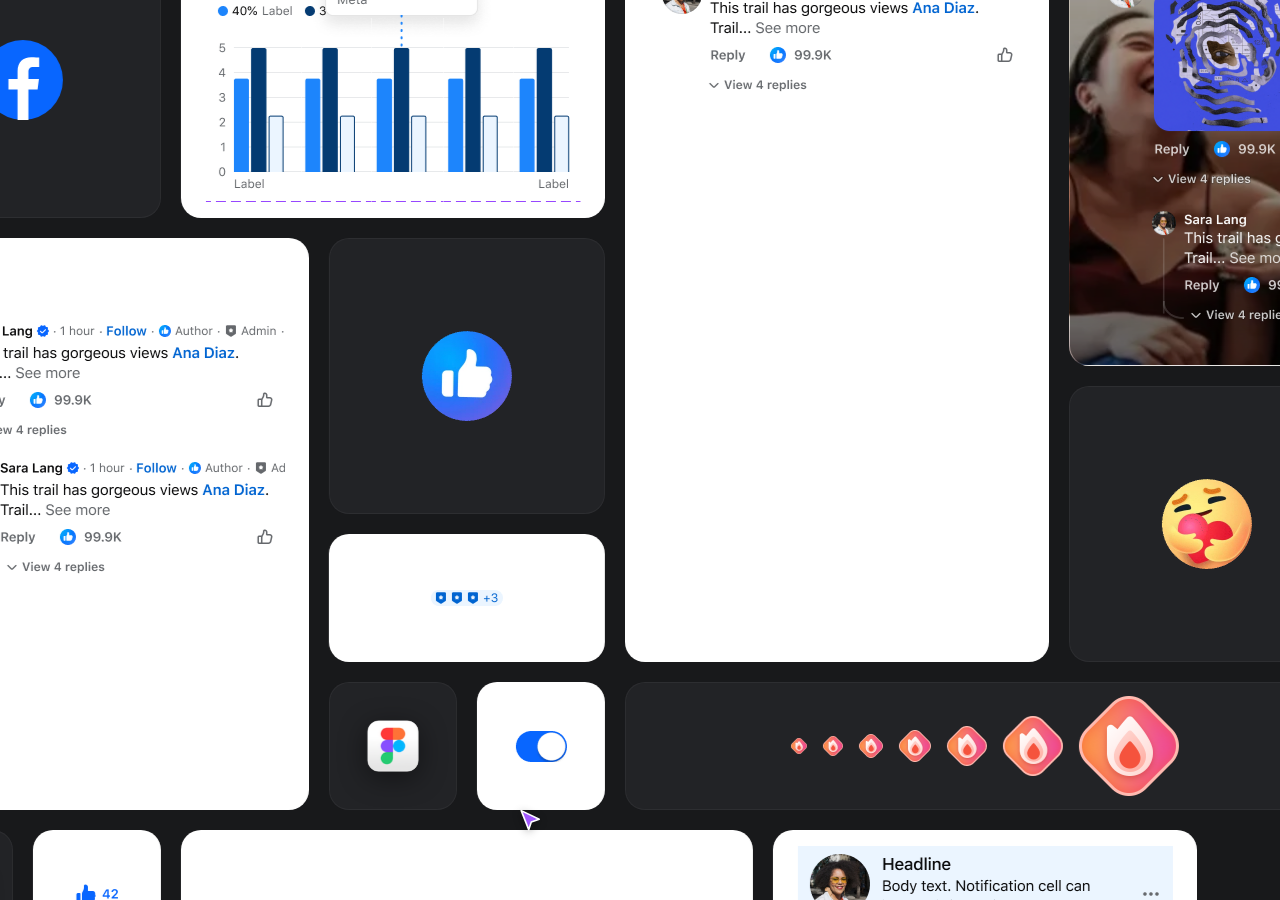
==== commit 33d084c2: "Story Wall v5: populated start, build-in outline, banded data reveals, real keyboard and voice clips" ====
--- a/wall/index.html
+++ b/wall/index.html
@@ -17,7 +17,7 @@
 html,body{height:100%;background:var(--wall);overflow:hidden}
 body{font-family:-apple-system,system-ui,"Segoe UI",sans-serif;-webkit-font-smoothing:antialiased}
 img{display:block;user-select:none;-webkit-user-drag:none}
-#stage{position:absolute;left:50%;top:50%;width:1920px;height:1080px;overflow:hidden;background:var(--wall)}
+#stage{position:fixed;inset:0;overflow:hidden;background:var(--wall)}
 #track{position:absolute;left:0;top:32px;height:1016px;will-change:transform}
 
 /* card frame: appears on the right as an empty box, then its component builds in */
@@ -28,6 +28,20 @@
 .t.media{background:#000 center/cover}
 .t.media::before{content:"";position:absolute;inset:0;background:linear-gradient(180deg,rgba(0,0,0,.15),rgba(0,0,0,.55))}
 .t.shown{opacity:1;transform:none}
+/* a new card arrives selected: brand-gradient outline that fades once its component has built */
+.t::after{content:"";position:absolute;inset:0;border-radius:inherit;padding:1.5px;pointer-events:none;opacity:0;
+  background:linear-gradient(135deg,#0866FF,#A873FF 40%,#2ABBA7 70%,#F7B928);
+  -webkit-mask:linear-gradient(#000 0 0) content-box,linear-gradient(#000 0 0);-webkit-mask-composite:xor;mask-composite:exclude;transition:opacity .6s var(--out-bold)}
+.t.fresh::after{opacity:1}
+.band{position:absolute;overflow:hidden}
+.band>img{position:absolute;max-width:none}
+.band{opacity:0}
+.built .band{animation-fill-mode:both;animation-duration:.7s;animation-timing-function:var(--out-bold)}
+.built .band.l{animation-name:bl}.built .band.u{animation-name:bu}.built .band.f{animation-name:bf}
+@keyframes bl{from{opacity:1;clip-path:inset(0 100% 0 0)}to{opacity:1;clip-path:inset(0 0 0 0)}}
+@keyframes bu{from{opacity:1;clip-path:inset(100% 0 0 0)}to{opacity:1;clip-path:inset(0 0 0 0)}}
+@keyframes bf{from{opacity:0;transform:translateY(6px)}to{opacity:1;transform:none}}
+.clip{display:block}
 .t .c{position:absolute;inset:0;display:grid;place-items:center;opacity:0;transform:translateY(10px);transition:opacity .5s var(--out-bold),transform .5s var(--out-bold)}
 .t.built .c{opacity:1;transform:none}
 
@@ -55,8 +69,7 @@
 .row>img.on{transform:scale(1)}
 
 /* brand assets */
-.brand{width:72%;height:72%;object-fit:contain}
-.brand.sm{width:58%;height:58%}
+
 .app{width:52px;height:52px;border-radius:12px;filter:drop-shadow(0 6px 14px rgba(0,0,0,.45))}
 .bvid{position:absolute;inset:0;width:100%;height:100%;object-fit:cover}
 .fb{width:96px;height:96px}
@@ -68,6 +81,10 @@
 .cur span{position:absolute;left:16px;top:20px;white-space:nowrap;font:600 14px/1 -apple-system,system-ui,sans-serif;color:#fff;padding:6px 9px;border-radius:4px 11px 11px 11px;
   transform:scale(0);transform-origin:0 0;transition:transform .4s var(--spring)}
 .cur.in{opacity:1}.cur.named span{transform:scale(1)}
+.cur i{position:absolute;left:-10px;top:-10px;width:24px;height:24px;border-radius:50%;border:2px solid currentColor;opacity:0}
+.cur i.go{animation:clk .5s var(--out-bold)}
+@keyframes clk{from{transform:scale(.3);opacity:1}to{transform:scale(1.5);opacity:0}}
+.cur.press svg{transform:scale(.86);transition:transform .12s}
 @media (prefers-reduced-motion:reduce){*{animation:none!important;transition:none!important}}
 </style>
 </head>
@@ -75,78 +92,93 @@
 <div id="stage"><div id="track"></div><div id="cursors"></div></div>
 <script>
 (()=>{
+/* STORY WALL RULES (Julie, 2026-11-04). Every edit she asks for becomes a rule here and in the skill.
+ 1  Only real pieces: Blueprint library components exported as-is, her own prototype captures, official Facebook brand assets. Never invent a pattern.
+ 2  Nothing scales. Components render at their native pixel size; the page never zooms to fit the window.
+ 3  Components only. No screens, no phone frames, no captions, no metric cards, no presentation-deck visuals (no 3D silver art, no flower).
+ 4  Never the same asset twice on screen. Brand video appears as different micro clips, each used once.
+ 5  Motion matches Eduardo Sonnino's Story Factory wall: right to left, 0.06 screen heights a second (64.8 px/s at 1080), 7 rows.
+ 6  The wall starts populated. New boxes appear on the right as they arrive, empty and outlined, then their component builds in.
+ 7  Data builds in reading order: header first, then rows or columns wipe in one after another.
+ 8  Enter on out.bold, leave on in.practical, move on inout.bold, spring only for people (cursors) and reactions.
+ 9  Figma cursors (Julie, Adam, Eduardo, Jeremy, Josh) come in from the nearest edge, press real controls (mic, switch, tabs, field), and leave the way they came.
+ 10 Micro moments stay short (under 6 s a loop) so the eye can wander.
+*/
 const stage=document.getElementById('stage'),track=document.getElementById('track');
-const fit=()=>{const k=Math.min(innerWidth/1920,innerHeight/1080);stage.style.transform=`translate(-50%,-50%) scale(${k})`};addEventListener('resize',fit);fit();
 const reduce=matchMedia('(prefers-reduced-motion: reduce)').matches;
+let VW=innerWidth,VH=innerHeight;
+const place0=()=>{VW=innerWidth;VH=innerHeight;track.style.top=Math.round((VH-1016)/2)+'px'};addEventListener('resize',place0);place0();
 const META={"cmt-1":[375,137],"cmt-2":[375,137],"cmt-3":[375,137],"cmtm-att":[375,237],"cmtm-reply":[375,130],"cmtc-ok":[375,130],"cmtc-err":[375,105],"thr-c":[375,137],"thr-e":[375,657],"abar":[375,24],"fp-1":[375,40],"fp-2":[375,40],"fp-3":[375,40],"sb-1":[55,16],"sb-2":[72,16],"sb-3":[55,16],"csb-1":[58,16],"csb-2":[58,16],"csb-3":[56,16],"ssb-1":[56,16],"ssb-2":[65,16],"ssb-3":[62,16],"ex-100":[100,100],"ex-60":[60,60],"ex-40":[40,40],"ex-32":[32,32],"ex-24":[24,24],"ex-20":[20,20],"ex-16":[16,16],"note-bl":[175,81],"note-br":[175,81],"note-tl":[175,81],"note-tr":[175,81],"chat-o":[375,75],"chat-y":[375,75],"bling-d":[375,36],"bling-p":[375,36],"ring-i":[32,32],"ring-d":[32,32],"pbar":[375,20],"ctx-4":[375,150],"ntf-u":[375,96],"ntf-r":[375,96],"pbc-1":[375,35],"pbc-2":[375,58],"pbc-3":[375,81],"pbc-4":[375,104],"pbc-5":[375,127],"pbs-5":[375,127],"donut-h":[375,91],"bar-v":[375,248],"bar-h":[375,210],"cmp-d":[375,60],"cmp-a":[375,56],"cmp-t":[375,56],"cmpl-d":[375,64],"cmpl-a":[375,56],"cmpl-t":[375,56],"card-e":[375,120],"card-d":[375,120],"sw-off":[51,31],"sw-on":[51,31],"chip-d":[86,36],"chip-s":[112,36],"chipm-d":[86,36],"chipm-s":[112,36],"tray-st":[402,436],"tray-cr":[402,336],"star-0":[177,55],"star-1":[177,55],"star-2":[177,55],"star-3":[177,55],"star-4":[177,55],"star-5":[177,55],"star-6":[177,55],"star-7":[177,55],"star-8":[177,55],"star-9":[177,55],"rate-0":[375,110],"rate-1":[375,110],"rate-2":[375,110],"rate-3":[375,110],"rate-4":[375,110],"rate-5":[375,110],"tab-1":[375,76],"tab-2":[375,76],"tab-3":[375,76],"tab-4":[375,76],"tab-5":[375,76],"dots-1":[62,24],"dots-2":[62,24],"dots-3":[62,24],"dots-4":[62,24],"dots-5":[62,24],"ufi-only":[43,20],"ufi-count":[43,20],"ufi-liked":[43,20],"ufi-love":[43,20],"ufi-care":[43,20],"ufi-haha":[43,20],"ufi-wow":[43,20],"ufi-sad":[43,20],"ufi-angry":[43,20]};
 const B=n=>'bp/'+n+'.png';
-const U=128,G=20,ROWS=7,VW=1920;
+const U=128,G=20,ROWS=7;
 const px=n=>n*U+(n-1)*G;
-
-/* ---------- the pool: real Blueprint components (exported as-is) + official Facebook brand assets ----------
-   type: cycle (swap variants in place), stack (variants add one under another), reveal (wipe in on enter, then hold),
-   tray (rises 300 ms ease-out), toast (in, hold, out), row (pop in on a spring), brand / app / video. */
+const rnd=(a,b)=>a+Math.random()*(b-a);
+
+/* ---------- pool ---------- */
 const POOL=[
  {k:'fb-logo',w:2,h:2,type:'fb'},
  {k:'comment-stack',w:3,h:4,theme:'light',type:'stack',f:['cmt-1','cmt-2','cmt-3'],gap:0,ms:900},
  {k:'app-claude',w:1,h:1,type:'app',src:'bp/app-claude.png'},
- {k:'ufi-reaction',w:1,h:1,theme:'light',type:'cycle',f:['ufi-only','ufi-count','ufi-liked','ufi-love','ufi-care','ufi-haha','ufi-wow','ufi-sad','ufi-angry'],ms:650},
- {k:'bar-vertical',w:3,h:2,theme:'light',type:'reveal',f:['bar-v'],dir:'up'},
- {k:'like',w:2,h:2,type:'brand',src:'../img/fb/like-anim.webp'},
- {k:'composer',w:3,h:1,theme:'light',type:'cycle',f:['cmp-d','cmp-a','cmp-t'],ms:1200},
+ {k:'ufi-reaction',w:1,h:1,theme:'light',type:'cycle',f:['ufi-only','ufi-count','ufi-liked','ufi-love','ufi-care','ufi-haha','ufi-wow','ufi-sad','ufi-angry'],ms:650,hot:[21,10]},
+ {k:'bar-vertical',w:3,h:2,theme:'light',type:'bands',f:'bar-v',bands:[[0,0,375,62,'f'],[0,62,26,186,'f'],[26,62,70,186,'u'],[96,62,70,186,'u'],[166,62,72,186,'u'],[238,62,70,186,'u'],[308,62,67,186,'u']]},
+ {k:'like',w:2,h:2,type:'brand',src:'../img/fb/like-anim.webp',size:90},
+ {k:'voice',w:4,h:1,theme:'light',type:'clip',src:'clips/voice.mp4',cw:444,ch:72,hotT:2.25,hot:[178,44]},
  {k:'signal-badge',w:2,h:1,theme:'light',type:'cycle',f:['sb-1','sb-2','sb-3'],ms:1100},
  {k:'thread',w:3,h:5,theme:'light',type:'cycle',f:['thr-c','thr-e'],ms:2600,align:'top'},
  {k:'app-figma',w:1,h:1,type:'app',src:'bp/app-figma.png'},
- {k:'switch',w:1,h:1,theme:'light',type:'cycle',f:['sw-off','sw-on'],ms:1000},
+ {k:'switch',w:1,h:1,theme:'light',type:'cycle',f:['sw-off','sw-on'],ms:1400,hot:[25,15]},
  {k:'comment-media',w:3,h:3,theme:'media',bg:'img/media-4.webp',type:'stack',f:['cmtm-att','cmtm-reply'],gap:6,ms:1200},
  {k:'expressive',w:5,h:1,type:'row',f:['ex-16','ex-20','ex-24','ex-32','ex-40','ex-60','ex-100'],ms:140},
- {k:'care',w:2,h:2,type:'brand',src:'../img/fb/care-anim.webp'},
- {k:'notification',w:3,h:1,theme:'light',type:'cycle',f:['ntf-u','ntf-r'],ms:1600},
- {k:'progress-chart',w:3,h:2,theme:'light',type:'cycle',f:['pbc-1','pbc-2','pbc-3','pbc-4','pbc-5'],ms:700,align:'top'},
- {k:'love',w:1,h:1,type:'brand',sm:1,src:'../img/fb/love.webp',pop:1},
+ {k:'care',w:2,h:2,type:'brand',src:'../img/fb/care-anim.webp',size:90},
+ {k:'notification',w:3,h:1,theme:'light',type:'cycle',f:['ntf-u','ntf-r'],ms:1800,hot:[187,48]},
+ {k:'progress-chart',w:3,h:2,theme:'light',type:'bands',f:'pbc-5',bands:[[0,0,375,25,'l'],[0,25,375,25,'l'],[0,50,375,26,'l'],[0,76,375,25,'l'],[0,101,375,26,'l']]},
+ {k:'love',w:1,h:1,type:'brand',src:'../img/fb/love.webp',size:80,pop:1},
+ {k:'brand-clip-1',w:3,h:3,type:'video',src:'clips/brand-1.mp4',cw:424,ch:424},
  {k:'app-cursor',w:1,h:1,type:'app',src:'bp/app-cursor.png'},
  {k:'note-bubble',w:2,h:1,theme:'light',type:'cycle',f:['note-bl','note-br','note-tr','note-tl'],ms:900},
- {k:'tray-stickers',w:3,h:4,theme:'light',type:'tray',f:['tray-st'],ms:3200},
+ {k:'keyboard',w:4,h:4,theme:'light',type:'clip',src:'clips/keyboard.mp4',cw:444,ch:440,hotT:0.85,hot:[300,363]},
  {k:'facepile',w:3,h:1,theme:'light',type:'cycle',f:['fp-1','fp-2','fp-3'],ms:900},
- {k:'rock-on',w:2,h:2,type:'brand',src:'../img/fb/rock-on-anim.webp'},
+ {k:'rock-on',w:2,h:2,type:'brand',src:'../img/fb/rock-on-anim.webp',size:144},
  {k:'progress-ring',w:1,h:1,theme:'light',type:'cycle',f:['ring-i','ring-d'],ms:1800,spin:1},
  {k:'chat',w:3,h:2,theme:'light',type:'stack',f:['chat-o','chat-y'],gap:10,ms:1100},
  {k:'bling-bar',w:3,h:1,theme:'light',type:'cycle',f:['bling-d','bling-p'],ms:1600},
  {k:'comment-color',w:3,h:2,theme:'blue',type:'cycle',f:['cmtc-ok','cmtc-err'],ms:1800},
  {k:'app-xcode',w:1,h:1,type:'app',src:'bp/app-xcode.png'},
- {k:'bar-horizontal',w:3,h:2,theme:'light',type:'reveal',f:['bar-h']},
- {k:'star',w:2,h:2,type:'brand',src:'../img/fb/star-anim.webp'},
+ {k:'bar-horizontal',w:3,h:2,theme:'light',type:'bands',f:'bar-h',bands:[[0,0,375,92,'f'],[0,92,375,40,'l'],[0,132,375,39,'l'],[0,171,375,39,'l']]},
+ {k:'star',w:2,h:2,type:'brand',src:'../img/fb/star-anim.webp',size:120},
  {k:'contextual-message',w:3,h:2,theme:'light',type:'toast',f:['ctx-4'],ms:2400},
- {k:'tab-bar',w:3,h:1,theme:'light',type:'cycle',f:['tab-1','tab-2','tab-3','tab-4','tab-5'],ms:800},
- {k:'wow',w:1,h:1,type:'brand',sm:1,src:'../img/fb/wow.webp',pop:1},
+ {k:'tab-bar',w:3,h:1,theme:'light',type:'cycle',f:['tab-1','tab-2','tab-3','tab-4','tab-5'],ms:1000,hotTabs:5},
+ {k:'wow',w:1,h:1,type:'brand',src:'../img/fb/wow.webp',size:96,pop:1},
+ {k:'brand-clip-2',w:4,h:2,type:'video',src:'clips/brand-2.mp4',cw:572,ch:276},
  {k:'creator-badges',w:2,h:1,theme:'light',type:'stack',f:['csb-1','csb-2','csb-3'],gap:8,ms:500},
- {k:'star-display',w:2,h:1,theme:'light',type:'cycle',f:['star-0','star-1','star-2','star-3','star-4','star-5','star-6','star-7','star-8','star-9'],ms:260,hold:1},
+ {k:'star-display',w:2,h:1,theme:'light',type:'cycle',f:['star-0','star-1','star-2','star-3','star-4','star-5','star-6','star-7','star-8','star-9'],ms:240,hold:1},
  {k:'app-testflight',w:1,h:1,type:'app',src:'bp/app-testflight.png'},
- {k:'brand-motion',w:3,h:3,type:'video',src:'../img/fb/brand-video.mp4'},
+ {k:'composer',w:3,h:1,theme:'light',type:'cycle',f:['cmp-d','cmp-a','cmp-t'],ms:1200,hot:[150,30]},
  {k:'composer-live',w:3,h:1,theme:'media',bg:'img/media-5.webp',type:'cycle',f:['cmpl-d','cmpl-a','cmpl-t'],ms:1200},
- {k:'unicorn',w:2,h:2,type:'brand',src:'../img/fb/unicorn-anim.webp'},
- {k:'progress-bar',w:3,h:1,theme:'light',type:'reveal',f:['pbar'],loop:2600},
+ {k:'unicorn',w:2,h:2,type:'brand',src:'../img/fb/unicorn-anim.webp',size:150},
+ {k:'progress-bar',w:3,h:1,theme:'light',type:'bands',f:'pbar',bands:[[0,0,375,20,'l']],loop:3200},
  {k:'tray-camera',w:3,h:3,theme:'light',type:'tray',f:['tray-cr'],ms:3000},
  {k:'pagination',w:1,h:1,theme:'light',type:'cycle',f:['dots-1','dots-2','dots-3','dots-4','dots-5'],ms:700},
  {k:'social-badges',w:2,h:1,theme:'light',type:'stack',f:['ssb-1','ssb-2','ssb-3'],gap:8,ms:500},
- {k:'rating-chart',w:3,h:2,theme:'light',type:'reveal',f:['pbs-5']},
- {k:'fire',w:1,h:1,type:'brand',sm:1,src:'../img/fb/fire.webp',pop:1},
+ {k:'rating-chart',w:3,h:2,theme:'light',type:'bands',f:'pbs-5',bands:[[0,0,375,25,'l'],[0,25,375,25,'l'],[0,50,375,26,'l'],[0,76,375,25,'l'],[0,101,375,26,'l']]},
+ {k:'fire',w:1,h:1,type:'brand',src:'../img/fb/fire.webp',size:96,pop:1},
  {k:'card-composer',w:3,h:1,theme:'light',type:'cycle',f:['card-e','card-d'],ms:1500},
  {k:'app-simulator',w:1,h:1,type:'app',src:'bp/app-simulator.png'},
- {k:'croc',w:2,h:2,type:'brand',src:'../img/fb/croc-anim.webp'},
- {k:'donut-header',w:3,h:1,theme:'light',type:'reveal',f:['donut-h']},
+ {k:'croc',w:2,h:2,type:'brand',src:'../img/fb/croc-anim.webp',size:170},
+ {k:'donut-header',w:3,h:1,theme:'light',type:'bands',f:'donut-h',bands:[[0,0,375,30,'f'],[0,30,375,30,'f'],[0,60,375,31,'f']]},
+ {k:'brand-clip-3',w:2,h:2,type:'video',src:'clips/brand-3.mp4',cw:276,ch:276},
+ {k:'tray-stickers',w:3,h:4,theme:'light',type:'tray',f:['tray-st'],ms:3200},
  {k:'rating-input',w:3,h:1,theme:'light',type:'cycle',f:['rate-0','rate-1','rate-2','rate-3','rate-4','rate-5'],ms:420,hold:1},
- {k:'chips',w:2,h:1,theme:'light',type:'cycle',f:['chip-d','chip-s'],ms:1200},
- {k:'action-bar',w:3,h:1,theme:'light',type:'reveal',f:['abar']},
- {k:'verified',w:1,h:1,type:'brand',sm:1,src:'../img/fb/badge-check.webp',pop:1},
+ {k:'chips',w:2,h:1,theme:'light',type:'cycle',f:['chip-d','chip-s'],ms:1400,hot:[43,18]},
+ {k:'action-bar',w:3,h:1,theme:'light',type:'bands',f:'abar',bands:[[0,0,375,24,'l']]},
+ {k:'verified',w:1,h:1,type:'brand',src:'../img/fb/badge-check.webp',size:80,pop:1},
  {k:'app-terminal',w:1,h:1,type:'app',src:'bp/app-terminal.png'},
- {k:'chat-badge',w:1,h:1,type:'brand',sm:1,src:'../img/fb/badge-chat.webp',pop:1},
- {k:'map-icon',w:1,h:1,type:'brand',sm:1,src:'../img/fb/map.webp',pop:1},
+ {k:'chat-badge',w:1,h:1,type:'brand',src:'../img/fb/badge-chat.webp',size:80,pop:1},
+ {k:'map-icon',w:1,h:1,type:'brand',src:'../img/fb/map.webp',size:72,pop:1},
 ];
 
-/* ---------- dense packer on a 7-row grid; keeps going forever ---------- */
-const occ=[];const cell=(c,r)=>occ[c]&&occ[c][r];
-let firstOpen=0,poolIx=0;const items=[];
+/* ---------- dense packer, endless ---------- */
+const occ=[];const cell=(c,r)=>occ[c]&&occ[c][r];let firstOpen=0,poolIx=0;const items=[];
 function fits(c,r,w,h){if(r+h>ROWS)return false;for(let i=c;i<c+w;i++)for(let j=r;j<r+h;j++)if(cell(i,j))return false;return true}
 function place(spec){for(let c=firstOpen;;c++){for(let r=0;r<ROWS;r++){if(fits(c,r,spec.w,spec.h)){
   for(let i=c;i<c+spec.w;i++){occ[i]=occ[i]||[];for(let j=r;j<r+spec.h;j++)occ[i][j]=1}
@@ -154,76 +186,87 @@
   return {spec,c,r,x:c*(U+G),y:r*(U+G),w:px(spec.w),h:px(spec.h)};}}}}
 function ensure(maxX){while(!items.length||items[items.length-1].x<maxX){items.push(place(POOL[poolIx%POOL.length]));poolIx++;}}
 
-/* ---------- build a card's DOM and its program ---------- */
-const at=(list,ms,fn)=>list.push(setTimeout(fn,ms));
-function slotFor(s,cls){const el=document.createElement('div');el.className='slot '+(cls||'');
-  const ws=s.f.map(n=>META[n][0]),hs=s.f.map(n=>META[n][1]);
-  if(s.type==='stack'){el.style.width=Math.max(...ws)+'px';el.style.height=(hs.reduce((a,b)=>a+b,0)+(s.gap||0)*(hs.length-1))+'px';}
-  else{el.style.width=Math.max(...ws)+'px';el.style.height=Math.max(...hs)+'px';}
-  let y=0;s.f.forEach((n,i)=>{const im=new Image();im.src=B(n);im.width=META[n][0];im.height=META[n][1];if(s.type==='stack'){im.style.top=y+'px';y+=META[n][1]+(s.gap||0)}
-    if(s.spin&&i===0)im.classList.add('r0');el.appendChild(im)});return el;}
+/* ---------- card DOM ---------- */
+const later=(it,ms,fn)=>it.timers.push(setTimeout(fn,ms));
+const img=(n)=>{const im=new Image();im.src=B(n);im.width=META[n][0];im.height=META[n][1];return im};
 function make(it){const s=it.spec,t=document.createElement('div');t.className='t'+(s.theme?' '+s.theme:'');
   t.style.cssText=`left:${it.x}px;top:${it.y}px;width:${it.w}px;height:${it.h}px`;if(s.bg)t.style.backgroundImage=`url(${s.bg})`;
-  const c=document.createElement('div');c.className='c';t.appendChild(c);
-  let slot=null;
-  if(s.type==='fb')c.innerHTML='<svg class="fb" viewBox="0 0 64 64"><circle cx="32" cy="32" r="32" fill="#0866FF"/><path d="M36.4 64V39.6h7.3l1.1-8.5h-8.4v-5.4c0-2.5.7-4.1 4.2-4.1H45v-7.6c-.8-.1-3.4-.3-6.5-.3-6.4 0-10.8 3.9-10.8 11.1v6.3h-7.3v8.5h7.3V64z" fill="#fff"/></svg>';
+  const c=document.createElement('div');c.className='c';t.appendChild(c);let slot=null;
+  if(s.type==='fb')c.innerHTML='<svg width="80" height="80" viewBox="0 0 64 64"><circle cx="32" cy="32" r="32" fill="#0866FF"/><path d="M36.4 64V39.6h7.3l1.1-8.5h-8.4v-5.4c0-2.5.7-4.1 4.2-4.1H45v-7.6c-.8-.1-3.4-.3-6.5-.3-6.4 0-10.8 3.9-10.8 11.1v6.3h-7.3v8.5h7.3V64z" fill="#fff"/></svg>';
   else if(s.type==='app')c.innerHTML=`<img class="app" src="${s.src}" alt="">`;
-  else if(s.type==='brand')c.innerHTML=`<img class="brand${s.sm?' sm':''}" src="${s.src}" alt="">`;
-  else if(s.type==='video')c.innerHTML=`<video class="bvid" src="${s.src}" muted playsinline loop preload="auto"></video>`;
-  else if(s.type==='row'){slot=document.createElement('div');slot.className='row';s.f.forEach(n=>{const im=new Image();im.src=B(n);im.width=META[n][0];im.height=META[n][1];slot.appendChild(im)});c.appendChild(slot)}
-  else{slot=slotFor(s,s.type+(s.dir?' '+s.dir:'')+(s.spin?' spin':''));c.appendChild(slot);if(s.align==='top'){c.style.placeItems='start center';c.style.paddingTop=Math.max(16,(it.h-slot.offsetHeight)/2|0)+'px'}}
-  it.el=t;it.slot=slot;it.timers=[];track.appendChild(t);
-  if(s.align==='top'&&slot){const mh=Math.max(...s.f.map(n=>META[n][1]));c.style.paddingTop=Math.max(20,((it.h-mh)/2)|0)+'px'}
-}
-function run(it){const s=it.spec,T=it.timers,sl=it.slot;if(reduce){if(sl)[...sl.children].forEach(x=>x.classList.add('on'));return}
+  else if(s.type==='brand')c.innerHTML=`<img src="${s.src}" width="${s.size}" height="${s.size}" alt="">`;
+  else if(s.type==='video'||s.type==='clip'){slot=document.createElement('div');slot.className='slot';slot.style.width=s.cw+'px';slot.style.height=s.ch+'px';
+    slot.innerHTML=`<video class="clip" src="${s.src}" width="${s.cw}" height="${s.ch}" muted playsinline loop preload="auto"></video>`;c.appendChild(slot);}
+  else if(s.type==='row'){slot=document.createElement('div');slot.className='row';s.f.forEach(n=>slot.appendChild(img(n)));c.appendChild(slot)}
+  else if(s.type==='bands'){const [w,h]=META[s.f];slot=document.createElement('div');slot.className='slot';slot.style.width=w+'px';slot.style.height=h+'px';
+    s.bands.forEach(([bx,by,bw,bh,d],i)=>{const b=document.createElement('div');b.className='band '+d;b.style.cssText=`left:${bx}px;top:${by}px;width:${bw}px;height:${bh}px;animation-delay:${(i*0.16).toFixed(2)}s`;
+      const im=img(s.f);im.style.left=-bx+'px';im.style.top=-by+'px';b.appendChild(im);slot.appendChild(b)});c.appendChild(slot);}
+  else{slot=document.createElement('div');slot.className='slot '+s.type+(s.spin?' spin':'');
+    const ws=s.f.map(n=>META[n][0]),hs=s.f.map(n=>META[n][1]);slot.style.width=Math.max(...ws)+'px';
+    slot.style.height=(s.type==='stack'?hs.reduce((a,b)=>a+b,0)+(s.gap||0)*(hs.length-1):Math.max(...hs))+'px';
+    let y=0;s.f.forEach((n,i)=>{const im=img(n);if(s.type==='stack'){im.style.top=y+'px';y+=META[n][1]+(s.gap||0)}if(s.spin&&i===0)im.classList.add('r0');slot.appendChild(im)});
+    c.appendChild(slot);if(s.align==='top'){c.style.placeItems='start center';c.style.paddingTop=Math.max(20,((it.h-Math.max(...hs))/2)|0)+'px'}}
+  it.el=t;it.slot=slot;it.timers=[];track.appendChild(t);}
+
+/* ---------- card programs ---------- */
+function run(it){const s=it.spec,sl=it.slot;if(reduce){if(sl)[...sl.children].forEach(x=>x.classList.add('on'));return}
   const kids=sl?[...sl.children]:[];
-  if(s.type==='cycle'){let i=0;kids[0].classList.add('on');
-    const step=()=>{if(s.hold&&i===kids.length-1){at(T,s.ms*6,()=>{kids[i].classList.remove('on');i=0;kids[0].classList.add('on');at(T,s.ms,step)});return}
-      kids[i].classList.remove('on');i=(i+1)%kids.length;kids[i].classList.add('on');at(T,s.ms,step)};at(T,s.ms,step);}
-  else if(s.type==='stack'){const go=()=>{kids.forEach(k=>k.classList.remove('on'));kids.forEach((k,i)=>at(T,200+i*s.ms,()=>k.classList.add('on')));at(T,200+kids.length*s.ms+2600,go)};go();}
-  else if(s.type==='row'){const go=()=>{kids.forEach(k=>k.classList.remove('on'));kids.forEach((k,i)=>at(T,200+i*s.ms,()=>k.classList.add('on')));at(T,200+kids.length*s.ms+3200,go)};go();}
-  else if(s.type==='tray'){const k=kids[0];const go=()=>{k.classList.remove('off');k.classList.add('on');at(T,s.ms,()=>{k.classList.remove('on');k.classList.add('off')});at(T,s.ms+900,go)};at(T,250,go);}
-  else if(s.type==='toast'){const k=kids[0];const go=()=>{k.classList.remove('off');k.classList.add('on');at(T,s.ms,()=>{k.classList.remove('on');k.classList.add('off')});at(T,s.ms+1100,()=>{k.classList.remove('off');go()})};at(T,300,go);}
-  else if(s.type==='reveal'&&s.loop){const go=()=>{sl.style.transition='none';[...sl.children].forEach(x=>{x.style.transition='none';x.style.clipPath=''});void sl.offsetWidth;it.el.classList.remove('built');void sl.offsetWidth;it.el.classList.add('built');[...sl.children].forEach(x=>x.style.transition='');at(T,s.loop,go)};at(T,s.loop,go);}
-  else if(s.type==='video'){const v=it.el.querySelector('video');v&&v.play().catch(()=>{});}
-  if(s.pop){const im=it.el.querySelector('img');im.animate([{transform:'scale(.2)'},{transform:'scale(1.15)',offset:.6},{transform:'scale(1)'}],{duration:600,easing:'cubic-bezier(.34,1.56,.64,1)'});}
-}
-function stop(it){it.timers.forEach(clearTimeout);it.timers=[];}
-
-/* ---------- glide: right to left at Eduardo's speed ----------
-   His wall: 0.30 m/s on 5 m tall screens = 0.06 screen heights a second = 64.8 px/s at 1080. */
-const SPEED=64.8;let x=VW,last=performance.now();let head=0;const live=[];
+  if(s.type==='cycle'){it.i=0;kids[0].classList.add('on');
+    it.next=()=>{clearTimeout(it.cy);kids[it.i].classList.remove('on');it.i=(it.i+1)%kids.length;kids[it.i].classList.add('on');
+      const wait=(s.hold&&it.i===kids.length-1)?s.ms*6:s.ms;it.cy=setTimeout(it.next,wait);it.timers.push(it.cy)};
+    it.cy=setTimeout(it.next,s.ms);it.timers.push(it.cy);}
+  else if(s.type==='stack'||s.type==='row'){const go=()=>{kids.forEach(k=>k.classList.remove('on'));kids.forEach((k,i)=>later(it,200+i*s.ms,()=>k.classList.add('on')));later(it,200+kids.length*s.ms+(s.type==='row'?3200:2600),go)};go();}
+  else if(s.type==='tray'){const k=kids[0];const go=()=>{k.classList.remove('off');k.classList.add('on');later(it,s.ms,()=>{k.classList.remove('on');k.classList.add('off')});later(it,s.ms+900,go)};later(it,250,go);}
+  else if(s.type==='toast'){const k=kids[0];const go=()=>{k.classList.remove('off');k.classList.add('on');later(it,s.ms,()=>{k.classList.remove('on');k.classList.add('off')});later(it,s.ms+1100,()=>{k.classList.remove('off');go()})};later(it,300,go);}
+  else if(s.type==='bands'&&s.loop){const go=()=>{it.el.classList.remove('built');void it.el.offsetWidth;it.el.classList.add('built');later(it,s.loop,go)};later(it,s.loop,go);}
+  else if(s.type==='video'||s.type==='clip'){const v=it.el.querySelector('video');v.currentTime=0;v.play().catch(()=>{});it.video=v;}
+  if(s.pop){const im=it.el.querySelector('img');im.animate([{transform:'scale(.2)'},{transform:'scale(1.15)',offset:.6},{transform:'scale(1)'}],{duration:600,easing:'cubic-bezier(.34,1.56,.64,1)'});}}
+function stop(it){it.timers.forEach(clearTimeout);it.timers=[];if(it.video)it.video.pause();}
+
+/* ---------- glide: right to left at Eduardo's speed (0.06 screen heights a second) ---------- */
+const SPEED=64.8;let x=0,last=performance.now(),head=0;const live=[];
+function show(it,fresh){make(it);it.state=1;requestAnimationFrame(()=>{it.el.classList.add('shown');if(fresh)it.el.classList.add('fresh')});
+  later(it,fresh?rnd(500,900):rnd(0,500),()=>{it.el.classList.add('built');it.state=2;run(it);if(fresh)later(it,900,()=>it.el.classList.remove('fresh'))});}
+// start populated: everything already on screen is there from the first frame
+ensure(VW+600);while(head<items.length&&items[head].x<VW){const it=items[head++];live.push(it);show(it,false);}
 function frame(t){const dt=Math.min(.25,(t-last)/1000);last=t;if(!reduce)x-=SPEED*dt;
   track.style.transform=`translate3d(${x.toFixed(2)}px,0,0)`;
   const right=-x+VW;ensure(right+600);
-  // create cards just before they reach the right edge; each box appears a beat after it enters
-  while(head<items.length&&items[head].x<right+40){const it=items[head++];it.appear=it.x+rnd(40,260);it.state=0;live.push(it);}
+  while(head<items.length&&items[head].x<right+40){const it=items[head++];it.appearAt=rnd(30,200);it.state=0;live.push(it);}
   for(let i=live.length-1;i>=0;i--){const it=live[i];const sx=it.x+x;
-    if(it.state===0&&it.x<-x+VW-(it.appear-it.x)){make(it);requestAnimationFrame(()=>it.el.classList.add('shown'));it.state=1;
-      at(it.timers,rnd(450,900),()=>{it.el.classList.add('built');it.state=2;run(it)});}
+    if(it.state===0&&sx<VW-it.appearAt)show(it,true);
     if(sx+it.w<-40){stop(it);it.el&&it.el.remove();live.splice(i,1);}}
   moveCursors(dt);requestAnimationFrame(frame);}
-function rnd(a,b){return a+Math.random()*(b-a)}
 requestAnimationFrame(frame);
 
-/* ---------- Figma cursors: one or two at a time, in from the nearest edge, out the same way ---------- */
+/* ---------- Figma cursors: in from the nearest edge, press a real control, out the same way ---------- */
 const people=[['Julie','#A259FF'],['Adam','#0ACF83'],['Eduardo','#FF7262'],['Jeremy','#1ABCFE'],['Josh','#F5B400']];
 const host=document.getElementById('cursors');
-const curs=people.map(([n,c])=>{const d=document.createElement('div');d.className='cur';
-  d.innerHTML=`<svg viewBox="0 0 24 24"><path d="M3 2l7.5 19 2.6-7.6L21 10.6z" fill="${c}" stroke="#fff" stroke-width="1.6" stroke-linejoin="round"/></svg><span style="background:${c};${n==='Josh'?'color:#1a1a1a':''}">${n}</span>`;
+const curs=people.map(([n,c])=>{const d=document.createElement('div');d.className='cur';d.style.color=c;
+  d.innerHTML=`<i></i><svg viewBox="0 0 24 24"><path d="M3 2l7.5 19 2.6-7.6L21 10.6z" fill="${c}" stroke="#fff" stroke-width="1.6" stroke-linejoin="round"/></svg><span style="background:${c};${n==='Josh'?'color:#1a1a1a':''}">${n}</span>`;
   host.appendChild(d);return {d,busy:false,x:0,y:0,follow:false};});
 let who=0;
 function moveCursors(dt){curs.forEach(k=>{if(k.follow){k.x-=SPEED*dt;k.d.style.transform=`translate(${k.x}px,${k.y}px)`}})}
 function glide(k,tx,ty,ms,e){return new Promise(res=>{const x0=k.x,y0=k.y,t0=performance.now();(function f(t){const p=Math.min(1,(t-t0)/ms),q=e(p);k.x=x0+(tx-x0)*q;k.y=y0+(ty-y0)*q;k.d.style.transform=`translate(${k.x}px,${k.y}px)`;p<1?requestAnimationFrame(f):res()})(t0)})}
-const eOut=p=>1-Math.pow(1-p,3),eIn=p=>p*p*p;
-async function visit(){if(curs.filter(k=>k.busy).length>=2)return;const k=curs[who++%curs.length];if(k.busy)return;
-  const cand=live.filter(it=>it.state===2&&it.x+x>260&&it.x+x+it.w<1660);if(!cand.length)return;k.busy=true;
-  const it=cand[Math.floor(Math.random()*cand.length)];const tx=it.x+x+it.w*rnd(.3,.7),ty=32+it.y+it.h*rnd(.3,.7);
-  const m=Math.min(tx,1920-tx,ty,1080-ty);const [ex,ey]=m===ty?[tx,-40]:m===1080-ty?[tx,1120]:m===tx?[-40,ty]:[1960,ty];
-  k.x=ex;k.y=ey;k.d.classList.add('in');await glide(k,tx-SPEED*1.0,ty,1000,eOut);k.d.classList.add('named');k.follow=true;
-  await new Promise(r=>setTimeout(r,rnd(2200,3400)));k.follow=false;k.d.classList.remove('named');
-  await glide(k,m===tx?-50:m===1920-tx?1970:k.x,m===ty?-50:m===1080-ty?1130:k.y,850,eIn);k.d.classList.remove('in');k.busy=false;}
-if(!reduce){setTimeout(visit,4000);setInterval(visit,2800);}
+const eOut=p=>1-Math.pow(1-p,3),eIn=p=>p*p*p,wait=ms=>new Promise(r=>setTimeout(r,ms));
+function click(k){const r=k.d.querySelector('i');r.classList.remove('go');void r.offsetWidth;r.classList.add('go');k.d.classList.add('press');setTimeout(()=>k.d.classList.remove('press'),140)}
+function hotPoint(it,hx,hy){const sr=it.slot.getBoundingClientRect();return [sr.left+hx,sr.top+hy]}
+async function visit(){if(curs.filter(k=>k.busy).length>=2)return;const k=curs[who%curs.length];if(k.busy)return;
+  const vis=live.filter(it=>it.state===2&&it.x+x>220&&it.x+x+it.w<VW-260&&!it.claimed);if(!vis.length)return;
+  const inter=vis.filter(it=>it.spec.hot||it.spec.hotTabs);const it=(inter.length&&Math.random()<.85?inter:vis)[Math.floor(Math.random()*(inter.length?inter.length:vis.length))]||vis[0];
+  who++;k.busy=true;it.claimed=true;const s=it.spec;
+  let tx,ty;if(s.hotTabs){const nx=((it.i||0)+1)%s.hotTabs;[tx,ty]=hotPoint(it,375*(nx+.5)/s.hotTabs,32)}else if(s.hot){[tx,ty]=hotPoint(it,s.hot[0],s.hot[1])}else{const r=it.el.getBoundingClientRect();tx=r.left+r.width*rnd(.35,.65);ty=r.top+r.height*rnd(.35,.65)}
+  let lead=0;if(s.type==='clip'&&it.video){const d=it.video.duration||5;lead=((s.hotT-it.video.currentTime)%d+d)%d;if(lead<1.3)lead+=d;}
+  const travel=1000,arrive=Math.max(0,lead*1000-travel-250);await wait(arrive);
+  const m=Math.min(tx,VW-tx,ty,VH-ty);const edge=m===ty?'t':m===VH-ty?'b':m===tx?'l':'r';
+  const ex=edge==='l'?-40:edge==='r'?VW+40:tx,ey=edge==='t'?-40:edge==='b'?VH+40:ty;
+  const drift=SPEED*((arrive+travel)/1000);tx-=SPEED*(travel/1000);
+  k.x=ex;k.y=ey;k.d.classList.add('in');await glide(k,tx,ty,travel,eOut);k.d.classList.add('named');k.follow=true;
+  await wait(250);if(s.hot||s.hotTabs){click(k);if(it.next)it.next();}
+  await wait(rnd(1400,2200));k.follow=false;k.d.classList.remove('named');
+  const bx=edge==='l'?-50:edge==='r'?VW+50:k.x,by=edge==='t'?-50:edge==='b'?VH+50:k.y;
+  await glide(k,bx,by,850,eIn);k.d.classList.remove('in');k.busy=false;it.claimed=false;}
+if(!reduce){setTimeout(visit,1500);setInterval(visit,2600);}
 window.__wall={speed:SPEED,pool:POOL.length};
 })();
 </script>
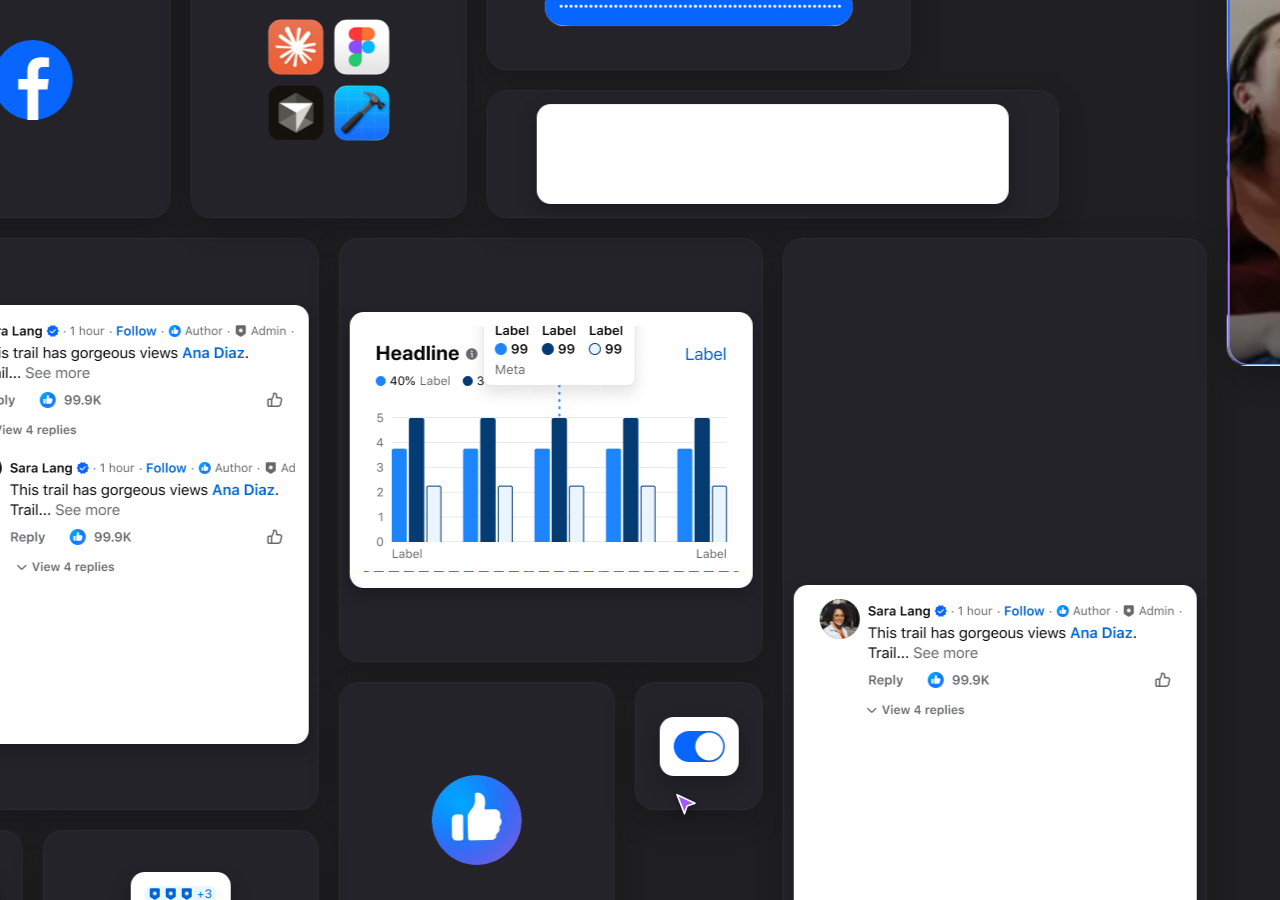
==== commit 423cd8c6: "Story Wall v6: Eduardo's measured palette, nested white panels for light components, 2x2 app cluster" ====
--- a/wall/index.html
+++ b/wall/index.html
@@ -7,7 +7,7 @@
 <meta name="robots" content="noindex">
 <style>
 :root{
-  --wall:#18191B; --tile:#222326; --tile-line:rgba(255,255,255,.05); --light:#FFFFFF; --blue:#0866FF;
+  --wall:#1F1E21; --tile:#24232A; --tile-line:rgba(255,255,255,.035); --light:#FFFFFF; --blue:#0866FF;
   --u:128px; --g:20px; --r:20px;
   /* motion tokens (proposed, mirror Eduardo's naming): enter, leave, move, spring for people */
   --out-bold:cubic-bezier(.2,.8,.2,1); --in-practical:cubic-bezier(.4,0,1,1); --inout-bold:cubic-bezier(.6,0,.2,1);
@@ -21,9 +21,11 @@
 #track{position:absolute;left:0;top:32px;height:1016px;will-change:transform}
 
 /* card frame: appears on the right as an empty box, then its component builds in */
-.t{position:absolute;border-radius:var(--r);background:var(--tile);border:1px solid var(--tile-line);overflow:hidden;
+.t{position:absolute;border-radius:var(--r);background:var(--tile);border:1px solid var(--tile-line);overflow:hidden;box-shadow:0 10px 30px rgba(0,0,0,.22);
   opacity:0;transform:scale(.96);transition:opacity .5s var(--out-bold),transform .5s var(--out-bold)}
-.t.light{background:var(--light);border-color:transparent}
+.t.light{background:var(--tile)}
+/* light components sit on an inner white panel inside the dark tile (Eduardo's nested containers) */
+.panel{background:#fff;border-radius:14px;padding:14px;box-shadow:0 6px 18px rgba(0,0,0,.28)}
 .t.blue{background:var(--blue);border-color:transparent}
 .t.media{background:#000 center/cover}
 .t.media::before{content:"";position:absolute;inset:0;background:linear-gradient(180deg,rgba(0,0,0,.15),rgba(0,0,0,.55))}
@@ -70,7 +72,10 @@
 
 /* brand assets */
 
-.app{width:52px;height:52px;border-radius:12px;filter:drop-shadow(0 6px 14px rgba(0,0,0,.45))}
+.app{width:32px;height:32px;border-radius:8px;filter:drop-shadow(0 4px 10px rgba(0,0,0,.45))}
+.apps{display:grid;grid-template-columns:repeat(2,56px);gap:10px}
+.apps img{width:56px;height:56px;border-radius:13px;transform:scale(0);opacity:0;transition:transform .45s var(--spring),opacity .3s}
+.apps img.on{transform:none;opacity:1}
 .bvid{position:absolute;inset:0;width:100%;height:100%;object-fit:cover}
 .fb{width:96px;height:96px}
 
@@ -108,7 +113,7 @@
 const reduce=matchMedia('(prefers-reduced-motion: reduce)').matches;
 let VW=innerWidth,VH=innerHeight;
 const place0=()=>{VW=innerWidth;VH=innerHeight;track.style.top=Math.round((VH-1016)/2)+'px'};addEventListener('resize',place0);place0();
-const META={"cmt-1":[375,137],"cmt-2":[375,137],"cmt-3":[375,137],"cmtm-att":[375,237],"cmtm-reply":[375,130],"cmtc-ok":[375,130],"cmtc-err":[375,105],"thr-c":[375,137],"thr-e":[375,657],"abar":[375,24],"fp-1":[375,40],"fp-2":[375,40],"fp-3":[375,40],"sb-1":[55,16],"sb-2":[72,16],"sb-3":[55,16],"csb-1":[58,16],"csb-2":[58,16],"csb-3":[56,16],"ssb-1":[56,16],"ssb-2":[65,16],"ssb-3":[62,16],"ex-100":[100,100],"ex-60":[60,60],"ex-40":[40,40],"ex-32":[32,32],"ex-24":[24,24],"ex-20":[20,20],"ex-16":[16,16],"note-bl":[175,81],"note-br":[175,81],"note-tl":[175,81],"note-tr":[175,81],"chat-o":[375,75],"chat-y":[375,75],"bling-d":[375,36],"bling-p":[375,36],"ring-i":[32,32],"ring-d":[32,32],"pbar":[375,20],"ctx-4":[375,150],"ntf-u":[375,96],"ntf-r":[375,96],"pbc-1":[375,35],"pbc-2":[375,58],"pbc-3":[375,81],"pbc-4":[375,104],"pbc-5":[375,127],"pbs-5":[375,127],"donut-h":[375,91],"bar-v":[375,248],"bar-h":[375,210],"cmp-d":[375,60],"cmp-a":[375,56],"cmp-t":[375,56],"cmpl-d":[375,64],"cmpl-a":[375,56],"cmpl-t":[375,56],"card-e":[375,120],"card-d":[375,120],"sw-off":[51,31],"sw-on":[51,31],"chip-d":[86,36],"chip-s":[112,36],"chipm-d":[86,36],"chipm-s":[112,36],"tray-st":[402,436],"tray-cr":[402,336],"star-0":[177,55],"star-1":[177,55],"star-2":[177,55],"star-3":[177,55],"star-4":[177,55],"star-5":[177,55],"star-6":[177,55],"star-7":[177,55],"star-8":[177,55],"star-9":[177,55],"rate-0":[375,110],"rate-1":[375,110],"rate-2":[375,110],"rate-3":[375,110],"rate-4":[375,110],"rate-5":[375,110],"tab-1":[375,76],"tab-2":[375,76],"tab-3":[375,76],"tab-4":[375,76],"tab-5":[375,76],"dots-1":[62,24],"dots-2":[62,24],"dots-3":[62,24],"dots-4":[62,24],"dots-5":[62,24],"ufi-only":[43,20],"ufi-count":[43,20],"ufi-liked":[43,20],"ufi-love":[43,20],"ufi-care":[43,20],"ufi-haha":[43,20],"ufi-wow":[43,20],"ufi-sad":[43,20],"ufi-angry":[43,20]};
+const META={"cmt-1":[375,137],"cmt-2":[375,137],"cmt-3":[375,137],"cmtm-att":[375,237],"cmtm-reply":[375,130],"cmtc-ok":[375,130],"cmtc-err":[375,105],"thr-c":[375,137],"thr-e":[375,657],"abar":[375,24],"fp-1":[375,40],"fp-2":[375,40],"fp-3":[375,40],"sb-1":[55,16],"sb-2":[72,16],"sb-3":[55,16],"csb-1":[58,16],"csb-2":[58,16],"csb-3":[56,16],"ssb-1":[56,16],"ssb-2":[65,16],"ssb-3":[62,16],"ex-100":[100,100],"ex-60":[60,60],"ex-40":[40,40],"ex-32":[32,32],"ex-24":[24,24],"ex-20":[20,20],"ex-16":[16,16],"note-bl":[175,81],"note-br":[175,81],"note-tl":[175,81],"note-tr":[175,81],"chat-o":[375,75],"chat-y":[375,75],"bling-d":[375,36],"bling-p":[375,36],"ring-i":[32,32],"ring-d":[32,32],"pbar":[375,20],"ctx-4":[375,150],"ntf-u":[375,96],"ntf-r":[375,96],"pbc-1":[375,35],"pbc-2":[375,58],"pbc-3":[375,81],"pbc-4":[375,104],"pbc-5":[375,127],"pbs-5":[375,127],"donut-h":[375,91],"bar-v":[375,248],"bar-h":[375,210],"cmp-d":[375,60],"cmp-a":[375,56],"cmp-t":[375,56],"cmpl-d":[375,64],"cmpl-a":[375,56],"cmpl-t":[375,56],"card-e":[375,120],"card-d":[375,120],"sw-off":[51,31],"sw-on":[51,31],"chip-d":[86,36],"chip-s":[112,36],"chipm-d":[86,36],"chipm-s":[112,36],"tray-st":[402,436],"tray-cr":[402,336],"star-0":[177,55],"star-1":[177,55],"star-2":[177,55],"star-3":[177,55],"star-4":[177,55],"star-5":[177,55],"star-6":[177,55],"star-7":[177,55],"star-8":[177,55],"star-9":[177,55],"rate-0":[375,110],"rate-1":[375,110],"rate-2":[375,110],"rate-3":[375,110],"rate-4":[375,110],"rate-5":[375,110],"tab-1":[375,76],"tab-2":[375,76],"tab-3":[375,76],"tab-4":[375,76],"tab-5":[375,76],"dots-1":[62,24],"dots-2":[62,24],"dots-3":[62,24],"dots-4":[62,24],"dots-5":[62,24],"ufi-only":[43,20],"ufi-count":[43,20],"ufi-liked":[43,20],"ufi-love":[43,20],"ufi-care":[43,20],"ufi-haha":[43,20],"ufi-wow":[43,20],"ufi-sad":[43,20],"ufi-angry":[43,20],"wave-quiet":[308,39],"wave-speech":[308,39],"wave-loud":[308,39]};
 const B=n=>'bp/'+n+'.png';
 const U=128,G=20,ROWS=7;
 const px=n=>n*U+(n-1)*G;
@@ -118,23 +123,22 @@
 const POOL=[
  {k:'fb-logo',w:2,h:2,type:'fb'},
  {k:'comment-stack',w:3,h:4,theme:'light',type:'stack',f:['cmt-1','cmt-2','cmt-3'],gap:0,ms:900},
- {k:'app-claude',w:1,h:1,type:'app',src:'bp/app-claude.png'},
+ {k:'my-stack',w:2,h:2,type:'apps',src:['bp/app-claude.png','bp/app-figma.png','bp/app-cursor.png','bp/app-xcode.png']},
  {k:'ufi-reaction',w:1,h:1,theme:'light',type:'cycle',f:['ufi-only','ufi-count','ufi-liked','ufi-love','ufi-care','ufi-haha','ufi-wow','ufi-sad','ufi-angry'],ms:650,hot:[21,10]},
- {k:'bar-vertical',w:3,h:2,theme:'light',type:'bands',f:'bar-v',bands:[[0,0,375,62,'f'],[0,62,26,186,'f'],[26,62,70,186,'u'],[96,62,70,186,'u'],[166,62,72,186,'u'],[238,62,70,186,'u'],[308,62,67,186,'u']]},
+ {k:'bar-vertical',w:3,h:3,theme:'light',type:'bands',f:'bar-v',bands:[[0,0,375,62,'f'],[0,62,26,186,'f'],[26,62,70,186,'u'],[96,62,70,186,'u'],[166,62,72,186,'u'],[238,62,70,186,'u'],[308,62,67,186,'u']]},
  {k:'like',w:2,h:2,type:'brand',src:'../img/fb/like-anim.webp',size:90},
+ {k:'waveform',w:3,h:1,type:'cycle',f:['wave-quiet','wave-speech','wave-loud','wave-speech'],ms:180},
  {k:'voice',w:4,h:1,theme:'light',type:'clip',src:'clips/voice.mp4',cw:444,ch:72,hotT:2.25,hot:[178,44]},
  {k:'signal-badge',w:2,h:1,theme:'light',type:'cycle',f:['sb-1','sb-2','sb-3'],ms:1100},
  {k:'thread',w:3,h:5,theme:'light',type:'cycle',f:['thr-c','thr-e'],ms:2600,align:'top'},
- {k:'app-figma',w:1,h:1,type:'app',src:'bp/app-figma.png'},
  {k:'switch',w:1,h:1,theme:'light',type:'cycle',f:['sw-off','sw-on'],ms:1400,hot:[25,15]},
  {k:'comment-media',w:3,h:3,theme:'media',bg:'img/media-4.webp',type:'stack',f:['cmtm-att','cmtm-reply'],gap:6,ms:1200},
  {k:'expressive',w:5,h:1,type:'row',f:['ex-16','ex-20','ex-24','ex-32','ex-40','ex-60','ex-100'],ms:140},
  {k:'care',w:2,h:2,type:'brand',src:'../img/fb/care-anim.webp',size:90},
- {k:'notification',w:3,h:1,theme:'light',type:'cycle',f:['ntf-u','ntf-r'],ms:1800,hot:[187,48]},
+ {k:'notification',w:3,h:2,theme:'light',type:'cycle',f:['ntf-u','ntf-r'],ms:1800,hot:[187,48]},
  {k:'progress-chart',w:3,h:2,theme:'light',type:'bands',f:'pbc-5',bands:[[0,0,375,25,'l'],[0,25,375,25,'l'],[0,50,375,26,'l'],[0,76,375,25,'l'],[0,101,375,26,'l']]},
  {k:'love',w:1,h:1,type:'brand',src:'../img/fb/love.webp',size:80,pop:1},
  {k:'brand-clip-1',w:3,h:3,type:'video',src:'clips/brand-1.mp4',cw:424,ch:424},
- {k:'app-cursor',w:1,h:1,type:'app',src:'bp/app-cursor.png'},
  {k:'note-bubble',w:2,h:1,theme:'light',type:'cycle',f:['note-bl','note-br','note-tr','note-tl'],ms:900},
  {k:'keyboard',w:4,h:4,theme:'light',type:'clip',src:'clips/keyboard.mp4',cw:444,ch:440,hotT:0.85,hot:[300,363]},
  {k:'facepile',w:3,h:1,theme:'light',type:'cycle',f:['fp-1','fp-2','fp-3'],ms:900},
@@ -143,7 +147,6 @@
  {k:'chat',w:3,h:2,theme:'light',type:'stack',f:['chat-o','chat-y'],gap:10,ms:1100},
  {k:'bling-bar',w:3,h:1,theme:'light',type:'cycle',f:['bling-d','bling-p'],ms:1600},
  {k:'comment-color',w:3,h:2,theme:'blue',type:'cycle',f:['cmtc-ok','cmtc-err'],ms:1800},
- {k:'app-xcode',w:1,h:1,type:'app',src:'bp/app-xcode.png'},
  {k:'bar-horizontal',w:3,h:2,theme:'light',type:'bands',f:'bar-h',bands:[[0,0,375,92,'f'],[0,92,375,40,'l'],[0,132,375,39,'l'],[0,171,375,39,'l']]},
  {k:'star',w:2,h:2,type:'brand',src:'../img/fb/star-anim.webp',size:120},
  {k:'contextual-message',w:3,h:2,theme:'light',type:'toast',f:['ctx-4'],ms:2400},
@@ -157,18 +160,18 @@
  {k:'composer-live',w:3,h:1,theme:'media',bg:'img/media-5.webp',type:'cycle',f:['cmpl-d','cmpl-a','cmpl-t'],ms:1200},
  {k:'unicorn',w:2,h:2,type:'brand',src:'../img/fb/unicorn-anim.webp',size:150},
  {k:'progress-bar',w:3,h:1,theme:'light',type:'bands',f:'pbar',bands:[[0,0,375,20,'l']],loop:3200},
- {k:'tray-camera',w:3,h:3,theme:'light',type:'tray',f:['tray-cr'],ms:3000},
+ {k:'tray-camera',w:4,h:3,theme:'light',type:'tray',f:['tray-cr'],ms:3000},
  {k:'pagination',w:1,h:1,theme:'light',type:'cycle',f:['dots-1','dots-2','dots-3','dots-4','dots-5'],ms:700},
  {k:'social-badges',w:2,h:1,theme:'light',type:'stack',f:['ssb-1','ssb-2','ssb-3'],gap:8,ms:500},
  {k:'rating-chart',w:3,h:2,theme:'light',type:'bands',f:'pbs-5',bands:[[0,0,375,25,'l'],[0,25,375,25,'l'],[0,50,375,26,'l'],[0,76,375,25,'l'],[0,101,375,26,'l']]},
  {k:'fire',w:1,h:1,type:'brand',src:'../img/fb/fire.webp',size:96,pop:1},
- {k:'card-composer',w:3,h:1,theme:'light',type:'cycle',f:['card-e','card-d'],ms:1500},
+ {k:'card-composer',w:3,h:2,theme:'light',type:'cycle',f:['card-e','card-d'],ms:1500},
  {k:'app-simulator',w:1,h:1,type:'app',src:'bp/app-simulator.png'},
  {k:'croc',w:2,h:2,type:'brand',src:'../img/fb/croc-anim.webp',size:170},
  {k:'donut-header',w:3,h:1,theme:'light',type:'bands',f:'donut-h',bands:[[0,0,375,30,'f'],[0,30,375,30,'f'],[0,60,375,31,'f']]},
  {k:'brand-clip-3',w:2,h:2,type:'video',src:'clips/brand-3.mp4',cw:276,ch:276},
- {k:'tray-stickers',w:3,h:4,theme:'light',type:'tray',f:['tray-st'],ms:3200},
- {k:'rating-input',w:3,h:1,theme:'light',type:'cycle',f:['rate-0','rate-1','rate-2','rate-3','rate-4','rate-5'],ms:420,hold:1},
+ {k:'tray-stickers',w:4,h:4,theme:'light',type:'tray',f:['tray-st'],ms:3200},
+ {k:'rating-input',w:3,h:2,theme:'light',type:'cycle',f:['rate-0','rate-1','rate-2','rate-3','rate-4','rate-5'],ms:420,hold:1},
  {k:'chips',w:2,h:1,theme:'light',type:'cycle',f:['chip-d','chip-s'],ms:1400,hot:[43,18]},
  {k:'action-bar',w:3,h:1,theme:'light',type:'bands',f:'abar',bands:[[0,0,375,24,'l']]},
  {k:'verified',w:1,h:1,type:'brand',src:'../img/fb/badge-check.webp',size:80,pop:1},
@@ -201,11 +204,15 @@
   else if(s.type==='bands'){const [w,h]=META[s.f];slot=document.createElement('div');slot.className='slot';slot.style.width=w+'px';slot.style.height=h+'px';
     s.bands.forEach(([bx,by,bw,bh,d],i)=>{const b=document.createElement('div');b.className='band '+d;b.style.cssText=`left:${bx}px;top:${by}px;width:${bw}px;height:${bh}px;animation-delay:${(i*0.16).toFixed(2)}s`;
       const im=img(s.f);im.style.left=-bx+'px';im.style.top=-by+'px';b.appendChild(im);slot.appendChild(b)});c.appendChild(slot);}
+  else if(s.type==='apps'){}
   else{slot=document.createElement('div');slot.className='slot '+s.type+(s.spin?' spin':'');
     const ws=s.f.map(n=>META[n][0]),hs=s.f.map(n=>META[n][1]);slot.style.width=Math.max(...ws)+'px';
     slot.style.height=(s.type==='stack'?hs.reduce((a,b)=>a+b,0)+(s.gap||0)*(hs.length-1):Math.max(...hs))+'px';
     let y=0;s.f.forEach((n,i)=>{const im=img(n);if(s.type==='stack'){im.style.top=y+'px';y+=META[n][1]+(s.gap||0)}if(s.spin&&i===0)im.classList.add('r0');slot.appendChild(im)});
     c.appendChild(slot);if(s.align==='top'){c.style.placeItems='start center';c.style.paddingTop=Math.max(20,((it.h-Math.max(...hs))/2)|0)+'px'}}
+  if(s.type==='apps'){slot=document.createElement('div');slot.className='apps';s.src.forEach(p=>{const im=new Image();im.src=p;slot.appendChild(im)});c.appendChild(slot)}
+  if(s.theme==='light'&&slot){const p=document.createElement('div');p.className='panel';slot.replaceWith(p);p.appendChild(slot);
+    if(s.align==='top'){c.style.placeItems='start center';c.style.paddingTop=Math.max(14,((it.h-28-slot.offsetHeight)/2)|0)+'px'}}
   it.el=t;it.slot=slot;it.timers=[];track.appendChild(t);}
 
 /* ---------- card programs ---------- */
@@ -216,6 +223,7 @@
       const wait=(s.hold&&it.i===kids.length-1)?s.ms*6:s.ms;it.cy=setTimeout(it.next,wait);it.timers.push(it.cy)};
     it.cy=setTimeout(it.next,s.ms);it.timers.push(it.cy);}
   else if(s.type==='stack'||s.type==='row'){const go=()=>{kids.forEach(k=>k.classList.remove('on'));kids.forEach((k,i)=>later(it,200+i*s.ms,()=>k.classList.add('on')));later(it,200+kids.length*s.ms+(s.type==='row'?3200:2600),go)};go();}
+  else if(s.type==='apps'){kids.forEach((k,i)=>later(it,150+i*260,()=>k.classList.add('on')));}
   else if(s.type==='tray'){const k=kids[0];const go=()=>{k.classList.remove('off');k.classList.add('on');later(it,s.ms,()=>{k.classList.remove('on');k.classList.add('off')});later(it,s.ms+900,go)};later(it,250,go);}
   else if(s.type==='toast'){const k=kids[0];const go=()=>{k.classList.remove('off');k.classList.add('on');later(it,s.ms,()=>{k.classList.remove('on');k.classList.add('off')});later(it,s.ms+1100,()=>{k.classList.remove('off');go()})};later(it,300,go);}
   else if(s.type==='bands'&&s.loop){const go=()=>{it.el.classList.remove('built');void it.el.offsetWidth;it.el.classList.add('built');later(it,s.loop,go)};later(it,s.loop,go);}
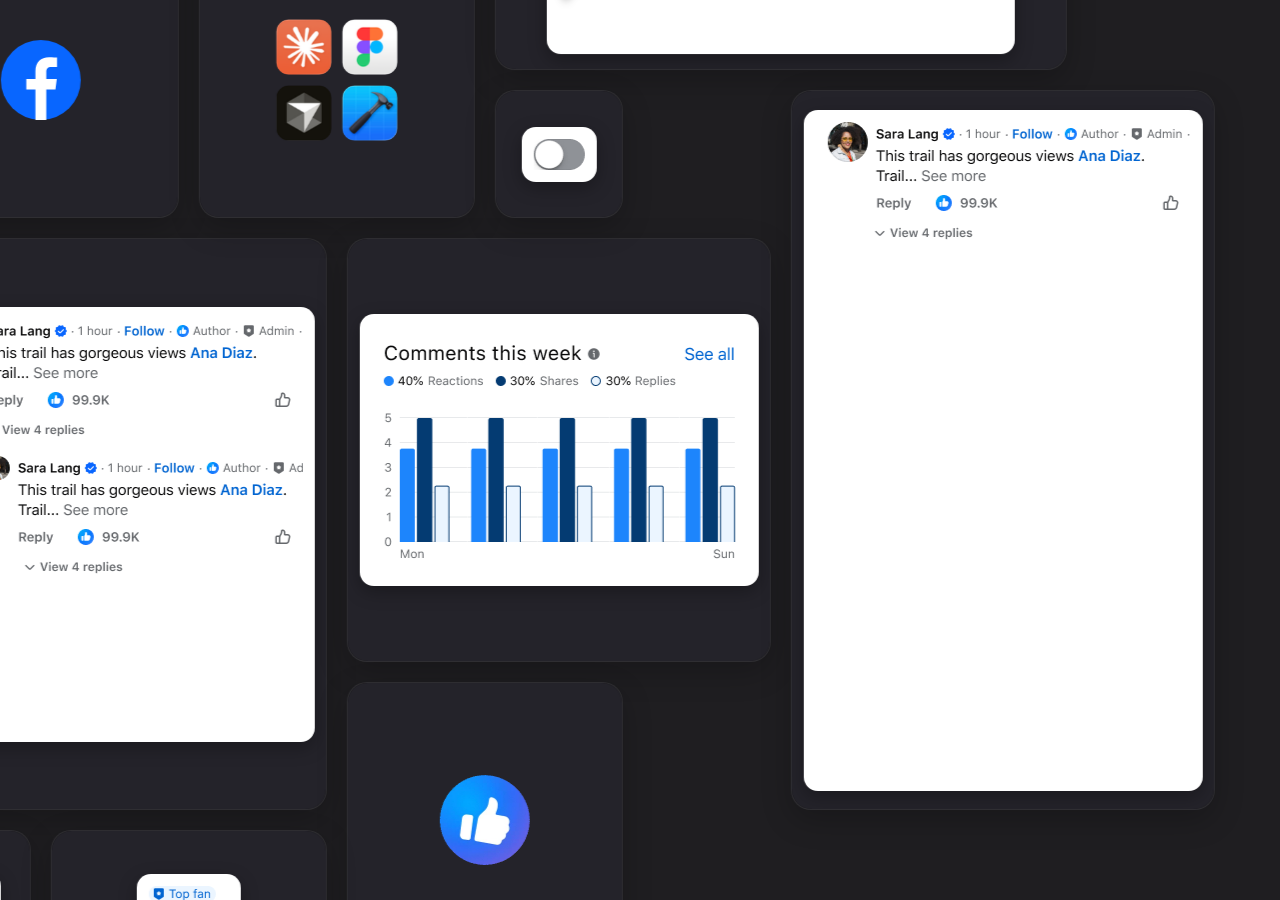
==== commit 31612eca: "Story Wall v7: relevant fake copy, pill nav with Marketplace and avatar, ghost boxes that build only" ====
--- a/wall/index.html
+++ b/wall/index.html
@@ -21,14 +21,20 @@
 #track{position:absolute;left:0;top:32px;height:1016px;will-change:transform}
 
 /* card frame: appears on the right as an empty box, then its component builds in */
-.t{position:absolute;border-radius:var(--r);background:var(--tile);border:1px solid var(--tile-line);overflow:hidden;box-shadow:0 10px 30px rgba(0,0,0,.22);
-  opacity:0;transform:scale(.96);transition:opacity .5s var(--out-bold),transform .5s var(--out-bold)}
-.t.light{background:var(--tile)}
+.t{position:absolute;border-radius:var(--r);background:rgba(36,35,42,.32);border:1px solid rgba(255,255,255,.07);overflow:hidden;box-shadow:0 10px 30px rgba(0,0,0,0);
+  opacity:0;transform:scale(.96);transition:opacity .5s var(--out-bold),transform .5s var(--out-bold),box-shadow .5s var(--out-bold)}
+/* incoming boxes are transparent dark frames; they fill and build only once fully in frame */
+.t>.fill{position:absolute;inset:0;border-radius:inherit;background:var(--tile);opacity:0;transition:opacity .5s var(--out-bold)}
+.t.filled>.fill{opacity:1}.t.filled{box-shadow:0 10px 30px rgba(0,0,0,.22)}
 /* light components sit on an inner white panel inside the dark tile (Eduardo's nested containers) */
-.panel{background:#fff;border-radius:14px;padding:14px;box-shadow:0 6px 18px rgba(0,0,0,.28)}
-.t.blue{background:var(--blue);border-color:transparent}
-.t.media{background:#000 center/cover}
-.t.media::before{content:"";position:absolute;inset:0;background:linear-gradient(180deg,rgba(0,0,0,.15),rgba(0,0,0,.55))}
+.panel{background:#fff;border-radius:14px;padding:12px;box-shadow:0 6px 18px rgba(0,0,0,.28)}
+.t.pill .panel{border-radius:999px;padding:6px 14px}
+.t.blue>.fill{background:var(--blue)}
+.t.media>.fill{background:#000 center/cover}
+.t.media>.fill::after{content:"";position:absolute;inset:0;border-radius:inherit;background:linear-gradient(180deg,rgba(0,0,0,.15),rgba(0,0,0,.55))}
+/* voice: her waveform lives only inside the blue Messenger pill */
+.wave{position:absolute;left:109px;top:36px;width:226px;height:23px;background:#0C5CFF;opacity:0;transition:opacity .15s}
+.wave.on{opacity:1}.wave>img{position:absolute;left:0;top:0;opacity:0;transition:opacity .09s linear}.wave>img.on{opacity:1}
 .t.shown{opacity:1;transform:none}
 /* a new card arrives selected: brand-gradient outline that fades once its component has built */
 .t::after{content:"";position:absolute;inset:0;border-radius:inherit;padding:1.5px;pointer-events:none;opacity:0;
@@ -108,12 +114,17 @@
  8  Enter on out.bold, leave on in.practical, move on inout.bold, spring only for people (cursors) and reactions.
  9  Figma cursors (Julie, Adam, Eduardo, Jeremy, Josh) come in from the nearest edge, press real controls (mic, switch, tabs, field), and leave the way they came.
  10 Micro moments stay short (under 6 s a loop) so the eye can wander.
+ 11 All copy is fake but relevant (Maya Chen, Leo Park, Sunrise Trail), set inside the real components.
+ 12 Bottom nav sits in a white pill on the dark tile: no labels, Home, Video, Groups, Marketplace, and Julie's avatar as Profile.
+ 13 Incoming boxes are transparent dark frames. Nothing populates until the box is fully in frame.
+ 14 The voice waveform lives only inside the blue Messenger pill and moves low to high like a voice. No separate waveform card.
+ 15 No expressive-icon size ladder.
 */
 const stage=document.getElementById('stage'),track=document.getElementById('track');
 const reduce=matchMedia('(prefers-reduced-motion: reduce)').matches;
 let VW=innerWidth,VH=innerHeight;
 const place0=()=>{VW=innerWidth;VH=innerHeight;track.style.top=Math.round((VH-1016)/2)+'px'};addEventListener('resize',place0);place0();
-const META={"cmt-1":[375,137],"cmt-2":[375,137],"cmt-3":[375,137],"cmtm-att":[375,237],"cmtm-reply":[375,130],"cmtc-ok":[375,130],"cmtc-err":[375,105],"thr-c":[375,137],"thr-e":[375,657],"abar":[375,24],"fp-1":[375,40],"fp-2":[375,40],"fp-3":[375,40],"sb-1":[55,16],"sb-2":[72,16],"sb-3":[55,16],"csb-1":[58,16],"csb-2":[58,16],"csb-3":[56,16],"ssb-1":[56,16],"ssb-2":[65,16],"ssb-3":[62,16],"ex-100":[100,100],"ex-60":[60,60],"ex-40":[40,40],"ex-32":[32,32],"ex-24":[24,24],"ex-20":[20,20],"ex-16":[16,16],"note-bl":[175,81],"note-br":[175,81],"note-tl":[175,81],"note-tr":[175,81],"chat-o":[375,75],"chat-y":[375,75],"bling-d":[375,36],"bling-p":[375,36],"ring-i":[32,32],"ring-d":[32,32],"pbar":[375,20],"ctx-4":[375,150],"ntf-u":[375,96],"ntf-r":[375,96],"pbc-1":[375,35],"pbc-2":[375,58],"pbc-3":[375,81],"pbc-4":[375,104],"pbc-5":[375,127],"pbs-5":[375,127],"donut-h":[375,91],"bar-v":[375,248],"bar-h":[375,210],"cmp-d":[375,60],"cmp-a":[375,56],"cmp-t":[375,56],"cmpl-d":[375,64],"cmpl-a":[375,56],"cmpl-t":[375,56],"card-e":[375,120],"card-d":[375,120],"sw-off":[51,31],"sw-on":[51,31],"chip-d":[86,36],"chip-s":[112,36],"chipm-d":[86,36],"chipm-s":[112,36],"tray-st":[402,436],"tray-cr":[402,336],"star-0":[177,55],"star-1":[177,55],"star-2":[177,55],"star-3":[177,55],"star-4":[177,55],"star-5":[177,55],"star-6":[177,55],"star-7":[177,55],"star-8":[177,55],"star-9":[177,55],"rate-0":[375,110],"rate-1":[375,110],"rate-2":[375,110],"rate-3":[375,110],"rate-4":[375,110],"rate-5":[375,110],"tab-1":[375,76],"tab-2":[375,76],"tab-3":[375,76],"tab-4":[375,76],"tab-5":[375,76],"dots-1":[62,24],"dots-2":[62,24],"dots-3":[62,24],"dots-4":[62,24],"dots-5":[62,24],"ufi-only":[43,20],"ufi-count":[43,20],"ufi-liked":[43,20],"ufi-love":[43,20],"ufi-care":[43,20],"ufi-haha":[43,20],"ufi-wow":[43,20],"ufi-sad":[43,20],"ufi-angry":[43,20],"wave-quiet":[308,39],"wave-speech":[308,39],"wave-loud":[308,39]};
+const META={"cmt-1":[375,137],"cmt-2":[375,137],"cmt-3":[375,137],"cmtm-att":[375,237],"cmtm-reply":[375,130],"cmtc-ok":[375,130],"cmtc-err":[375,105],"thr-c":[375,137],"thr-e":[375,657],"abar":[375,24],"fp-1":[377,44],"fp-2":[377,44],"fp-3":[377,44],"sb-1":[67,16],"sb-2":[72,16],"sb-3":[80,16],"csb-1":[58,16],"csb-2":[58,16],"csb-3":[56,16],"ssb-1":[56,16],"ssb-2":[65,16],"ssb-3":[62,16],"ex-100":[100,100],"ex-60":[60,60],"ex-40":[40,40],"ex-32":[32,32],"ex-24":[24,24],"ex-20":[20,20],"ex-16":[16,16],"note-bl":[175,81],"note-br":[175,81],"note-tl":[175,81],"note-tr":[175,81],"chat-o":[375,55],"chat-y":[375,55],"bling-d":[375,36],"bling-p":[375,36],"ring-i":[32,32],"ring-d":[32,32],"pbar":[375,20],"ctx-4":[383,158],"ntf-u":[375,96],"ntf-r":[375,96],"pbc-1":[375,35],"pbc-2":[375,58],"pbc-3":[375,81],"pbc-4":[375,104],"pbc-5":[375,127],"pbs-5":[375,127],"donut-h":[375,91],"bar-v":[375,248],"bar-h":[375,210],"cmp-d":[375,60],"cmp-a":[375,56],"cmp-t":[375,56],"cmpl-d":[375,64],"cmpl-a":[375,56],"cmpl-t":[375,56],"card-e":[375,120],"card-d":[375,120],"sw-off":[51,31],"sw-on":[51,31],"chip-d":[98,36],"chip-s":[122,36],"chipm-d":[86,36],"chipm-s":[112,36],"tray-st":[402,436],"tray-cr":[402,336],"star-0":[177,59],"star-1":[177,59],"star-2":[177,59],"star-3":[177,59],"star-4":[177,59],"star-5":[177,59],"star-6":[177,59],"star-7":[177,59],"star-8":[177,59],"star-9":[177,59],"rate-0":[375,110],"rate-1":[375,110],"rate-2":[375,110],"rate-3":[375,110],"rate-4":[375,110],"rate-5":[375,110],"tab-1":[375,44],"tab-2":[375,44],"tab-3":[375,44],"tab-4":[375,44],"tab-5":[375,44],"dots-1":[62,24],"dots-2":[62,24],"dots-3":[62,24],"dots-4":[62,24],"dots-5":[62,24],"ufi-only":[43,20],"ufi-count":[43,20],"ufi-liked":[43,20],"ufi-love":[43,20],"ufi-care":[43,20],"ufi-haha":[43,20],"ufi-wow":[43,20],"ufi-sad":[43,20],"ufi-angry":[43,20],"wave-quiet":[308,39],"wave-speech":[308,39],"wave-loud":[308,39],"app-cursor":[160,160],"app-xcode":[160,160],"bar-v-tip":[375,291],"app-simulator":[160,160],"app-terminal":[160,160],"app-claude":[160,160],"bar-h-tip":[375,215],"app-figma":[160,160],"app-testflight":[160,160],"wbar-quiet":[226,23],"wbar-speech":[226,23],"wbar-loud":[226,23]};
 const B=n=>'bp/'+n+'.png';
 const U=128,G=20,ROWS=7;
 const px=n=>n*U+(n-1)*G;
@@ -127,13 +138,11 @@
  {k:'ufi-reaction',w:1,h:1,theme:'light',type:'cycle',f:['ufi-only','ufi-count','ufi-liked','ufi-love','ufi-care','ufi-haha','ufi-wow','ufi-sad','ufi-angry'],ms:650,hot:[21,10]},
  {k:'bar-vertical',w:3,h:3,theme:'light',type:'bands',f:'bar-v',bands:[[0,0,375,62,'f'],[0,62,26,186,'f'],[26,62,70,186,'u'],[96,62,70,186,'u'],[166,62,72,186,'u'],[238,62,70,186,'u'],[308,62,67,186,'u']]},
  {k:'like',w:2,h:2,type:'brand',src:'../img/fb/like-anim.webp',size:90},
- {k:'waveform',w:3,h:1,type:'cycle',f:['wave-quiet','wave-speech','wave-loud','wave-speech'],ms:180},
- {k:'voice',w:4,h:1,theme:'light',type:'clip',src:'clips/voice.mp4',cw:444,ch:72,hotT:2.25,hot:[178,44]},
- {k:'signal-badge',w:2,h:1,theme:'light',type:'cycle',f:['sb-1','sb-2','sb-3'],ms:1100},
+ {k:'voice',w:4,h:1,theme:'light',type:'clip',src:'clips/voice2.mp4',cw:444,ch:72,hotT:2.25,hot:[178,44],wave:[2.8,7.3]},
+ {k:'signal-badge',w:2,h:1,theme:'light',type:'cycle',f:['sb-1','sb-3'],ms:1400},
  {k:'thread',w:3,h:5,theme:'light',type:'cycle',f:['thr-c','thr-e'],ms:2600,align:'top'},
  {k:'switch',w:1,h:1,theme:'light',type:'cycle',f:['sw-off','sw-on'],ms:1400,hot:[25,15]},
  {k:'comment-media',w:3,h:3,theme:'media',bg:'img/media-4.webp',type:'stack',f:['cmtm-att','cmtm-reply'],gap:6,ms:1200},
- {k:'expressive',w:5,h:1,type:'row',f:['ex-16','ex-20','ex-24','ex-32','ex-40','ex-60','ex-100'],ms:140},
  {k:'care',w:2,h:2,type:'brand',src:'../img/fb/care-anim.webp',size:90},
  {k:'notification',w:3,h:2,theme:'light',type:'cycle',f:['ntf-u','ntf-r'],ms:1800,hot:[187,48]},
  {k:'progress-chart',w:3,h:2,theme:'light',type:'bands',f:'pbc-5',bands:[[0,0,375,25,'l'],[0,25,375,25,'l'],[0,50,375,26,'l'],[0,76,375,25,'l'],[0,101,375,26,'l']]},
@@ -149,8 +158,8 @@
  {k:'comment-color',w:3,h:2,theme:'blue',type:'cycle',f:['cmtc-ok','cmtc-err'],ms:1800},
  {k:'bar-horizontal',w:3,h:2,theme:'light',type:'bands',f:'bar-h',bands:[[0,0,375,92,'f'],[0,92,375,40,'l'],[0,132,375,39,'l'],[0,171,375,39,'l']]},
  {k:'star',w:2,h:2,type:'brand',src:'../img/fb/star-anim.webp',size:120},
- {k:'contextual-message',w:3,h:2,theme:'light',type:'toast',f:['ctx-4'],ms:2400},
- {k:'tab-bar',w:3,h:1,theme:'light',type:'cycle',f:['tab-1','tab-2','tab-3','tab-4','tab-5'],ms:1000,hotTabs:5},
+ {k:'contextual-message',w:4,h:2,theme:'light',type:'toast',f:['ctx-4'],ms:2400},
+ {k:'tab-bar',w:3,h:1,theme:'light pill',type:'cycle',f:['tab-1','tab-2','tab-3','tab-4','tab-5'],ms:1000,hotTabs:5},
  {k:'wow',w:1,h:1,type:'brand',src:'../img/fb/wow.webp',size:96,pop:1},
  {k:'brand-clip-2',w:4,h:2,type:'video',src:'clips/brand-2.mp4',cw:572,ch:276},
  {k:'creator-badges',w:2,h:1,theme:'light',type:'stack',f:['csb-1','csb-2','csb-3'],gap:8,ms:500},
@@ -193,13 +202,15 @@
 const later=(it,ms,fn)=>it.timers.push(setTimeout(fn,ms));
 const img=(n)=>{const im=new Image();im.src=B(n);im.width=META[n][0];im.height=META[n][1];return im};
 function make(it){const s=it.spec,t=document.createElement('div');t.className='t'+(s.theme?' '+s.theme:'');
-  t.style.cssText=`left:${it.x}px;top:${it.y}px;width:${it.w}px;height:${it.h}px`;if(s.bg)t.style.backgroundImage=`url(${s.bg})`;
+  t.style.cssText=`left:${it.x}px;top:${it.y}px;width:${it.w}px;height:${it.h}px`;
+  const fl=document.createElement('div');fl.className='fill';if(s.bg)fl.style.backgroundImage=`url(${s.bg})`;t.appendChild(fl);
   const c=document.createElement('div');c.className='c';t.appendChild(c);let slot=null;
   if(s.type==='fb')c.innerHTML='<svg width="80" height="80" viewBox="0 0 64 64"><circle cx="32" cy="32" r="32" fill="#0866FF"/><path d="M36.4 64V39.6h7.3l1.1-8.5h-8.4v-5.4c0-2.5.7-4.1 4.2-4.1H45v-7.6c-.8-.1-3.4-.3-6.5-.3-6.4 0-10.8 3.9-10.8 11.1v6.3h-7.3v8.5h7.3V64z" fill="#fff"/></svg>';
   else if(s.type==='app')c.innerHTML=`<img class="app" src="${s.src}" alt="">`;
   else if(s.type==='brand')c.innerHTML=`<img src="${s.src}" width="${s.size}" height="${s.size}" alt="">`;
   else if(s.type==='video'||s.type==='clip'){slot=document.createElement('div');slot.className='slot';slot.style.width=s.cw+'px';slot.style.height=s.ch+'px';
-    slot.innerHTML=`<video class="clip" src="${s.src}" width="${s.cw}" height="${s.ch}" muted playsinline loop preload="auto"></video>`;c.appendChild(slot);}
+    slot.innerHTML=`<video class="clip" src="${s.src}" width="${s.cw}" height="${s.ch}" muted playsinline loop preload="auto"></video>`;c.appendChild(slot);
+    if(s.wave){const w=document.createElement('div');w.className='wave';['quiet','speech','loud'].forEach(n=>w.appendChild(img('wbar-'+n)));slot.appendChild(w);}}
   else if(s.type==='row'){slot=document.createElement('div');slot.className='row';s.f.forEach(n=>slot.appendChild(img(n)));c.appendChild(slot)}
   else if(s.type==='bands'){const [w,h]=META[s.f];slot=document.createElement('div');slot.className='slot';slot.style.width=w+'px';slot.style.height=h+'px';
     s.bands.forEach(([bx,by,bw,bh,d],i)=>{const b=document.createElement('div');b.className='band '+d;b.style.cssText=`left:${bx}px;top:${by}px;width:${bw}px;height:${bh}px;animation-delay:${(i*0.16).toFixed(2)}s`;
@@ -211,13 +222,18 @@
     let y=0;s.f.forEach((n,i)=>{const im=img(n);if(s.type==='stack'){im.style.top=y+'px';y+=META[n][1]+(s.gap||0)}if(s.spin&&i===0)im.classList.add('r0');slot.appendChild(im)});
     c.appendChild(slot);if(s.align==='top'){c.style.placeItems='start center';c.style.paddingTop=Math.max(20,((it.h-Math.max(...hs))/2)|0)+'px'}}
   if(s.type==='apps'){slot=document.createElement('div');slot.className='apps';s.src.forEach(p=>{const im=new Image();im.src=p;slot.appendChild(im)});c.appendChild(slot)}
-  if(s.theme==='light'&&slot){const p=document.createElement('div');p.className='panel';slot.replaceWith(p);p.appendChild(slot);
-    if(s.align==='top'){c.style.placeItems='start center';c.style.paddingTop=Math.max(14,((it.h-28-slot.offsetHeight)/2)|0)+'px'}}
+  if(/light/.test(s.theme||'')&&slot){const p=document.createElement('div');p.className='panel';slot.replaceWith(p);p.appendChild(slot);
+    if(s.align==='top'){c.style.placeItems='start center';const ph=Math.max(...s.f.map(n=>META[n][1]))+24;c.style.paddingTop=Math.max(14,((it.h-ph)/2)|0)+'px'}}
   it.el=t;it.slot=slot;it.timers=[];track.appendChild(t);}
 
 /* ---------- card programs ---------- */
 function run(it){const s=it.spec,sl=it.slot;if(reduce){if(sl)[...sl.children].forEach(x=>x.classList.add('on'));return}
   const kids=sl?[...sl.children]:[];
+  if(s.wave){const w=sl.querySelector('.wave'),L=[...w.children];let j=0;
+    // voice level, low to high and back: quiet, speech, loud
+    const seq=[0,0,1,1,2,1,2,2,1,0,1,2,2,1,1,0,1,2,1,0];
+    const tick=()=>{const v=it.video,t=v?v.currentTime:0,on=t>=s.wave[0]&&t<=s.wave[1];w.classList.toggle('on',on);
+      if(on){const lv=seq[j++%seq.length];L.forEach((im,i)=>im.classList.toggle('on',i===lv))}later(it,150,tick)};later(it,100,tick);}
   if(s.type==='cycle'){it.i=0;kids[0].classList.add('on');
     it.next=()=>{clearTimeout(it.cy);kids[it.i].classList.remove('on');it.i=(it.i+1)%kids.length;kids[it.i].classList.add('on');
       const wait=(s.hold&&it.i===kids.length-1)?s.ms*6:s.ms;it.cy=setTimeout(it.next,wait);it.timers.push(it.cy)};
@@ -233,8 +249,11 @@
 
 /* ---------- glide: right to left at Eduardo's speed (0.06 screen heights a second) ---------- */
 const SPEED=64.8;let x=0,last=performance.now(),head=0;const live=[];
-function show(it,fresh){make(it);it.state=1;requestAnimationFrame(()=>{it.el.classList.add('shown');if(fresh)it.el.classList.add('fresh')});
-  later(it,fresh?rnd(500,900):rnd(0,500),()=>{it.el.classList.add('built');it.state=2;run(it);if(fresh)later(it,900,()=>it.el.classList.remove('fresh'))});}
+function build(it,ms,fresh){it.filling=true;later(it,ms,()=>{it.el.classList.add('filled');
+  later(it,fresh?380:0,()=>{it.el.classList.add('built');it.state=2;run(it);if(fresh)later(it,900,()=>it.el.classList.remove('fresh'))})})}
+// fresh boxes arrive as transparent dark frames; they wait until fully in frame, then fill and build
+function show(it,fresh){make(it);it.state=1;it.fresh=fresh;requestAnimationFrame(()=>{it.el.classList.add('shown');if(fresh)it.el.classList.add('fresh')});
+  if(!fresh)build(it,rnd(0,400),false);}
 // start populated: everything already on screen is there from the first frame
 ensure(VW+600);while(head<items.length&&items[head].x<VW){const it=items[head++];live.push(it);show(it,false);}
 function frame(t){const dt=Math.min(.25,(t-last)/1000);last=t;if(!reduce)x-=SPEED*dt;
@@ -243,6 +262,7 @@
   while(head<items.length&&items[head].x<right+40){const it=items[head++];it.appearAt=rnd(30,200);it.state=0;live.push(it);}
   for(let i=live.length-1;i>=0;i--){const it=live[i];const sx=it.x+x;
     if(it.state===0&&sx<VW-it.appearAt)show(it,true);
+    if(it.state===1&&it.fresh&&!it.filling&&sx+it.w<=VW-24)build(it,rnd(80,260),true);
     if(sx+it.w<-40){stop(it);it.el&&it.el.remove();live.splice(i,1);}}
   moveCursors(dt);requestAnimationFrame(frame);}
 requestAnimationFrame(frame);
@@ -263,7 +283,7 @@
   const vis=live.filter(it=>it.state===2&&it.x+x>220&&it.x+x+it.w<VW-260&&!it.claimed);if(!vis.length)return;
   const inter=vis.filter(it=>it.spec.hot||it.spec.hotTabs);const it=(inter.length&&Math.random()<.85?inter:vis)[Math.floor(Math.random()*(inter.length?inter.length:vis.length))]||vis[0];
   who++;k.busy=true;it.claimed=true;const s=it.spec;
-  let tx,ty;if(s.hotTabs){const nx=((it.i||0)+1)%s.hotTabs;[tx,ty]=hotPoint(it,375*(nx+.5)/s.hotTabs,32)}else if(s.hot){[tx,ty]=hotPoint(it,s.hot[0],s.hot[1])}else{const r=it.el.getBoundingClientRect();tx=r.left+r.width*rnd(.35,.65);ty=r.top+r.height*rnd(.35,.65)}
+  let tx,ty;if(s.hotTabs){const nx=((it.i||0)+1)%s.hotTabs;[tx,ty]=hotPoint(it,375*(nx+.5)/s.hotTabs,22)}else if(s.hot){[tx,ty]=hotPoint(it,s.hot[0],s.hot[1])}else{const r=it.el.getBoundingClientRect();tx=r.left+r.width*rnd(.35,.65);ty=r.top+r.height*rnd(.35,.65)}
   let lead=0;if(s.type==='clip'&&it.video){const d=it.video.duration||5;lead=((s.hotT-it.video.currentTime)%d+d)%d;if(lead<1.3)lead+=d;}
   const travel=1000,arrive=Math.max(0,lead*1000-travel-250);await wait(arrive);
   const m=Math.min(tx,VW-tx,ty,VH-ty);const edge=m===ty?'t':m===VH-ty?'b':m===tx?'l':'r';
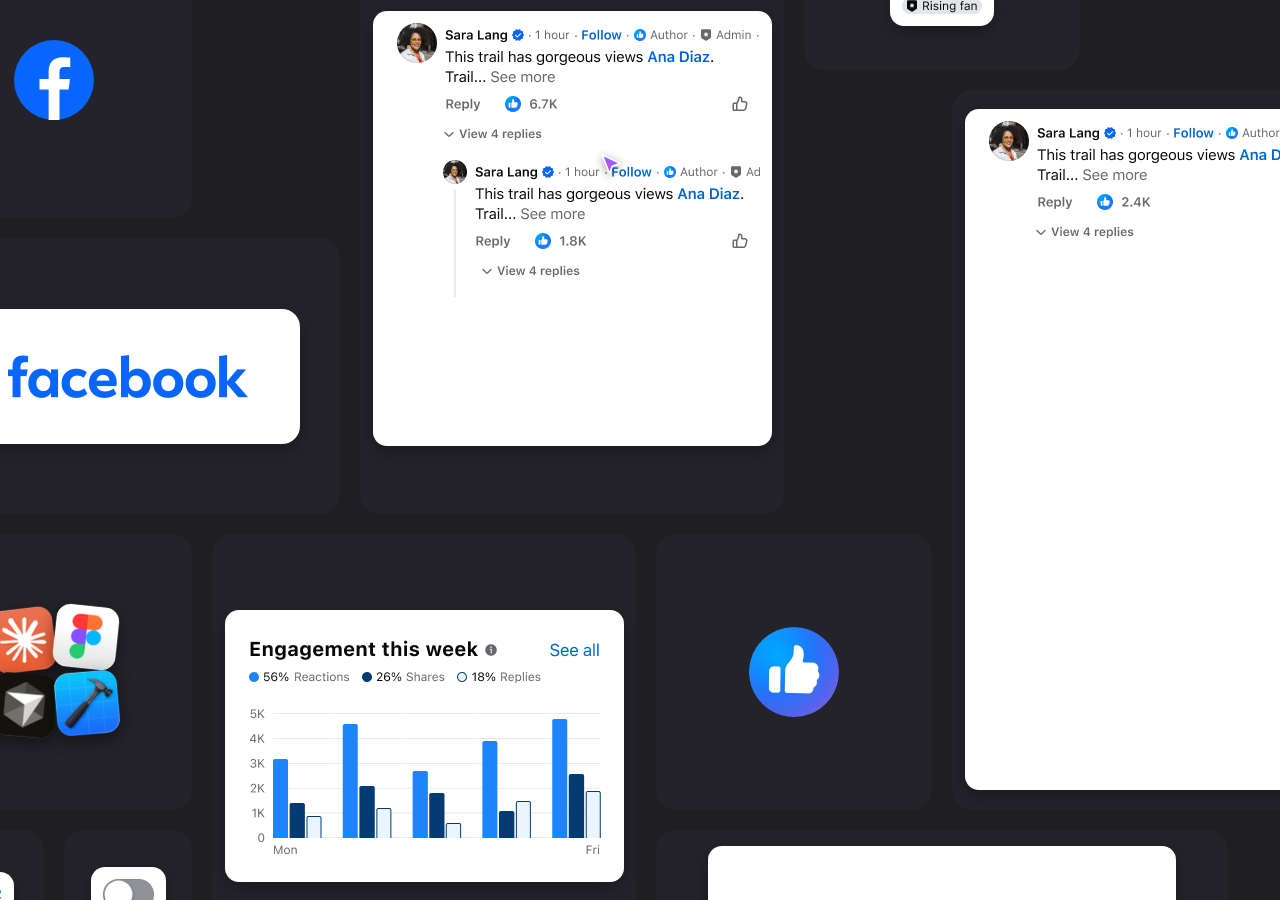
==== commit 39ab16ed: "Story Wall v8: no hairlines, smaller sharper videos, unique comment counts, charts that match their " ====
--- a/wall/index.html
+++ b/wall/index.html
@@ -21,21 +21,23 @@
 #track{position:absolute;left:0;top:32px;height:1016px;will-change:transform}
 
 /* card frame: appears on the right as an empty box, then its component builds in */
-.t{position:absolute;border-radius:var(--r);background:rgba(36,35,42,.32);border:1px solid rgba(255,255,255,.07);overflow:hidden;box-shadow:0 10px 30px rgba(0,0,0,0);
-  opacity:0;transform:scale(.96);transition:opacity .5s var(--out-bold),transform .5s var(--out-bold),box-shadow .5s var(--out-bold)}
+.t{position:absolute;border-radius:var(--r);background:rgba(36,35,42,.45);overflow:hidden;box-shadow:0 10px 30px rgba(0,0,0,0);
+  opacity:0;transition:opacity .5s var(--out-bold),box-shadow .5s var(--out-bold);isolation:isolate;-webkit-mask-image:-webkit-radial-gradient(white,black)}
 /* incoming boxes are transparent dark frames; they fill and build only once fully in frame */
 .t>.fill{position:absolute;inset:0;border-radius:inherit;background:var(--tile);opacity:0;transition:opacity .5s var(--out-bold)}
 .t.filled>.fill{opacity:1}.t.filled{box-shadow:0 10px 30px rgba(0,0,0,.22)}
 /* light components sit on an inner white panel inside the dark tile (Eduardo's nested containers) */
 .panel{background:#fff;border-radius:14px;padding:12px;box-shadow:0 6px 18px rgba(0,0,0,.28)}
 .t.pill .panel{border-radius:999px;padding:6px 14px}
+.t.big .panel{padding:46px 52px;border-radius:18px}
+.clip{display:block;object-fit:cover}
 .t.blue>.fill{background:var(--blue)}
 .t.media>.fill{background:#000 center/cover}
 .t.media>.fill::after{content:"";position:absolute;inset:0;border-radius:inherit;background:linear-gradient(180deg,rgba(0,0,0,.15),rgba(0,0,0,.55))}
 /* voice: her waveform lives only inside the blue Messenger pill */
 .wave{position:absolute;left:109px;top:36px;width:226px;height:23px;background:#0C5CFF;opacity:0;transition:opacity .15s}
 .wave.on{opacity:1}.wave>img{position:absolute;left:0;top:0;opacity:0;transition:opacity .09s linear}.wave>img.on{opacity:1}
-.t.shown{opacity:1;transform:none}
+.t.shown{opacity:1}
 /* a new card arrives selected: brand-gradient outline that fades once its component has built */
 .t::after{content:"";position:absolute;inset:0;border-radius:inherit;padding:1.5px;pointer-events:none;opacity:0;
   background:linear-gradient(135deg,#0866FF,#A873FF 40%,#2ABBA7 70%,#F7B928);
@@ -79,9 +81,11 @@
 /* brand assets */
 
 .app{width:32px;height:32px;border-radius:8px;filter:drop-shadow(0 4px 10px rgba(0,0,0,.45))}
-.apps{display:grid;grid-template-columns:repeat(2,56px);gap:10px}
-.apps img{width:56px;height:56px;border-radius:13px;transform:scale(0);opacity:0;transition:transform .45s var(--spring),opacity .3s}
-.apps img.on{transform:none;opacity:1}
+.apps{display:grid;grid-template-columns:repeat(2,64px);gap:6px}
+.apps img{width:64px;height:64px;border-radius:15px;box-shadow:0 6px 16px rgba(0,0,0,.45);transform:scale(0) rotate(var(--rot));opacity:0;transition:transform .45s var(--spring),opacity .3s}
+.apps img:nth-child(1){--rot:-7deg;translate:4px 3px}.apps img:nth-child(2){--rot:6deg;translate:-3px 0}
+.apps img:nth-child(3){--rot:5deg;translate:5px -2px}.apps img:nth-child(4){--rot:-5deg;translate:-2px -4px}
+.apps img.on{transform:scale(1) rotate(var(--rot));opacity:1}
 .bvid{position:absolute;inset:0;width:100%;height:100%;object-fit:cover}
 .fb{width:96px;height:96px}
 
@@ -119,12 +123,17 @@
  13 Incoming boxes are transparent dark frames. Nothing populates until the box is fully in frame.
  14 The voice waveform lives only inside the blue Messenger pill and moves low to high like a voice. No separate waveform card.
  15 No expressive-icon size ladder.
+ 16 No hairlines: tiles have no borders and never scale, so no edge line can render.
+ 17 Videos stay as small as their tile allows so they read sharp.
+ 18 Every count is unique and arbitrary; every chart bar matches the number it shows.
+ 19 App icons huddle in Eduardo's 2x2 cluster, each a little tilted.
+ 20 The full facebook wordmark sits static on a big white panel inside a grey tile.
 */
 const stage=document.getElementById('stage'),track=document.getElementById('track');
 const reduce=matchMedia('(prefers-reduced-motion: reduce)').matches;
 let VW=innerWidth,VH=innerHeight;
 const place0=()=>{VW=innerWidth;VH=innerHeight;track.style.top=Math.round((VH-1016)/2)+'px'};addEventListener('resize',place0);place0();
-const META={"cmt-1":[375,137],"cmt-2":[375,137],"cmt-3":[375,137],"cmtm-att":[375,237],"cmtm-reply":[375,130],"cmtc-ok":[375,130],"cmtc-err":[375,105],"thr-c":[375,137],"thr-e":[375,657],"abar":[375,24],"fp-1":[377,44],"fp-2":[377,44],"fp-3":[377,44],"sb-1":[67,16],"sb-2":[72,16],"sb-3":[80,16],"csb-1":[58,16],"csb-2":[58,16],"csb-3":[56,16],"ssb-1":[56,16],"ssb-2":[65,16],"ssb-3":[62,16],"ex-100":[100,100],"ex-60":[60,60],"ex-40":[40,40],"ex-32":[32,32],"ex-24":[24,24],"ex-20":[20,20],"ex-16":[16,16],"note-bl":[175,81],"note-br":[175,81],"note-tl":[175,81],"note-tr":[175,81],"chat-o":[375,55],"chat-y":[375,55],"bling-d":[375,36],"bling-p":[375,36],"ring-i":[32,32],"ring-d":[32,32],"pbar":[375,20],"ctx-4":[383,158],"ntf-u":[375,96],"ntf-r":[375,96],"pbc-1":[375,35],"pbc-2":[375,58],"pbc-3":[375,81],"pbc-4":[375,104],"pbc-5":[375,127],"pbs-5":[375,127],"donut-h":[375,91],"bar-v":[375,248],"bar-h":[375,210],"cmp-d":[375,60],"cmp-a":[375,56],"cmp-t":[375,56],"cmpl-d":[375,64],"cmpl-a":[375,56],"cmpl-t":[375,56],"card-e":[375,120],"card-d":[375,120],"sw-off":[51,31],"sw-on":[51,31],"chip-d":[98,36],"chip-s":[122,36],"chipm-d":[86,36],"chipm-s":[112,36],"tray-st":[402,436],"tray-cr":[402,336],"star-0":[177,59],"star-1":[177,59],"star-2":[177,59],"star-3":[177,59],"star-4":[177,59],"star-5":[177,59],"star-6":[177,59],"star-7":[177,59],"star-8":[177,59],"star-9":[177,59],"rate-0":[375,110],"rate-1":[375,110],"rate-2":[375,110],"rate-3":[375,110],"rate-4":[375,110],"rate-5":[375,110],"tab-1":[375,44],"tab-2":[375,44],"tab-3":[375,44],"tab-4":[375,44],"tab-5":[375,44],"dots-1":[62,24],"dots-2":[62,24],"dots-3":[62,24],"dots-4":[62,24],"dots-5":[62,24],"ufi-only":[43,20],"ufi-count":[43,20],"ufi-liked":[43,20],"ufi-love":[43,20],"ufi-care":[43,20],"ufi-haha":[43,20],"ufi-wow":[43,20],"ufi-sad":[43,20],"ufi-angry":[43,20],"wave-quiet":[308,39],"wave-speech":[308,39],"wave-loud":[308,39],"app-cursor":[160,160],"app-xcode":[160,160],"bar-v-tip":[375,291],"app-simulator":[160,160],"app-terminal":[160,160],"app-claude":[160,160],"bar-h-tip":[375,215],"app-figma":[160,160],"app-testflight":[160,160],"wbar-quiet":[226,23],"wbar-speech":[226,23],"wbar-loud":[226,23]};
+const META={"cmt-1":[375,137],"cmt-2":[375,137],"cmt-3":[375,137],"cmtm-att":[375,237],"cmtm-reply":[375,130],"cmtc-ok":[375,130],"cmtc-err":[375,107],"thr-c":[375,137],"thr-e":[375,657],"abar":[375,24],"fp-1":[377,44],"fp-2":[377,44],"fp-3":[377,44],"sb-1":[67,16],"sb-2":[72,16],"sb-3":[80,16],"csb-1":[58,16],"csb-2":[58,16],"csb-3":[56,16],"ssb-1":[56,16],"ssb-2":[65,16],"ssb-3":[62,16],"ex-100":[100,100],"ex-60":[60,60],"ex-40":[40,40],"ex-32":[32,32],"ex-24":[24,24],"ex-20":[20,20],"ex-16":[16,16],"note-bl":[175,81],"note-br":[175,81],"note-tl":[175,81],"note-tr":[175,81],"chat-o":[375,55],"chat-y":[375,55],"bling-d":[375,36],"bling-p":[375,36],"ring-i":[32,32],"ring-d":[32,32],"pbar":[375,20],"ctx-4":[383,158],"ntf-u":[375,96],"ntf-r":[375,96],"pbc-1":[375,35],"pbc-2":[375,58],"pbc-3":[375,81],"pbc-4":[375,104],"pbc-5":[375,127],"pbs-5":[375,127],"donut-h":[375,91],"bar-v":[375,248],"bar-h":[375,210],"cmp-d":[375,60],"cmp-a":[375,56],"cmp-t":[375,56],"cmpl-d":[375,64],"cmpl-a":[375,56],"cmpl-t":[375,56],"card-e":[375,120],"card-d":[375,120],"sw-off":[51,31],"sw-on":[51,31],"chip-d":[98,36],"chip-s":[122,36],"chipm-d":[86,36],"chipm-s":[112,36],"tray-st":[402,436],"tray-cr":[402,336],"star-0":[177,59],"star-1":[177,59],"star-2":[177,59],"star-3":[177,59],"star-4":[177,59],"star-5":[177,59],"star-6":[177,59],"star-7":[177,59],"star-8":[177,59],"star-9":[177,59],"rate-0":[375,110],"rate-1":[375,110],"rate-2":[375,110],"rate-3":[375,110],"rate-4":[375,110],"rate-5":[375,110],"tab-1":[375,44],"tab-2":[375,44],"tab-3":[375,44],"tab-4":[375,44],"tab-5":[375,44],"dots-1":[62,24],"dots-2":[62,24],"dots-3":[62,24],"dots-4":[62,24],"dots-5":[62,24],"ufi-only":[43,20],"ufi-count":[43,20],"ufi-liked":[43,20],"ufi-love":[43,20],"ufi-care":[43,20],"ufi-haha":[43,20],"ufi-wow":[43,20],"ufi-sad":[43,20],"ufi-angry":[43,20],"wave-quiet":[308,39],"wave-speech":[308,39],"wave-loud":[308,39],"app-cursor":[160,160],"app-xcode":[160,160],"bar-v-tip":[375,248],"app-simulator":[160,160],"app-terminal":[160,160],"app-claude":[160,160],"bar-h-tip":[375,215],"app-figma":[160,160],"app-testflight":[160,160],"wbar-quiet":[226,23],"wbar-speech":[226,23],"wbar-loud":[226,23],"cmt-c":[375,137],"fb-wordmark":[240,43],"cmt-e":[375,657]};
 const B=n=>'bp/'+n+'.png';
 const U=128,G=20,ROWS=7;
 const px=n=>n*U+(n-1)*G;
@@ -133,6 +142,7 @@
 /* ---------- pool ---------- */
 const POOL=[
  {k:'fb-logo',w:2,h:2,type:'fb'},
+ {k:'fb-wordmark',w:3,h:2,theme:'light big',type:'cycle',f:['fb-wordmark'],ms:1e9},
  {k:'comment-stack',w:3,h:4,theme:'light',type:'stack',f:['cmt-1','cmt-2','cmt-3'],gap:0,ms:900},
  {k:'my-stack',w:2,h:2,type:'apps',src:['bp/app-claude.png','bp/app-figma.png','bp/app-cursor.png','bp/app-xcode.png']},
  {k:'ufi-reaction',w:1,h:1,theme:'light',type:'cycle',f:['ufi-only','ufi-count','ufi-liked','ufi-love','ufi-care','ufi-haha','ufi-wow','ufi-sad','ufi-angry'],ms:650,hot:[21,10]},
@@ -147,7 +157,7 @@
  {k:'notification',w:3,h:2,theme:'light',type:'cycle',f:['ntf-u','ntf-r'],ms:1800,hot:[187,48]},
  {k:'progress-chart',w:3,h:2,theme:'light',type:'bands',f:'pbc-5',bands:[[0,0,375,25,'l'],[0,25,375,25,'l'],[0,50,375,26,'l'],[0,76,375,25,'l'],[0,101,375,26,'l']]},
  {k:'love',w:1,h:1,type:'brand',src:'../img/fb/love.webp',size:80,pop:1},
- {k:'brand-clip-1',w:3,h:3,type:'video',src:'clips/brand-1.mp4',cw:424,ch:424},
+ {k:'brand-clip-1',w:2,h:2,type:'video',src:'clips/brand-1.mp4',cw:276,ch:276},
  {k:'note-bubble',w:2,h:1,theme:'light',type:'cycle',f:['note-bl','note-br','note-tr','note-tl'],ms:900},
  {k:'keyboard',w:4,h:4,theme:'light',type:'clip',src:'clips/keyboard.mp4',cw:444,ch:440,hotT:0.85,hot:[300,363]},
  {k:'facepile',w:3,h:1,theme:'light',type:'cycle',f:['fp-1','fp-2','fp-3'],ms:900},
@@ -161,7 +171,7 @@
  {k:'contextual-message',w:4,h:2,theme:'light',type:'toast',f:['ctx-4'],ms:2400},
  {k:'tab-bar',w:3,h:1,theme:'light pill',type:'cycle',f:['tab-1','tab-2','tab-3','tab-4','tab-5'],ms:1000,hotTabs:5},
  {k:'wow',w:1,h:1,type:'brand',src:'../img/fb/wow.webp',size:96,pop:1},
- {k:'brand-clip-2',w:4,h:2,type:'video',src:'clips/brand-2.mp4',cw:572,ch:276},
+ {k:'brand-clip-2',w:2,h:1,type:'video',src:'clips/brand-2.mp4',cw:276,ch:128},
  {k:'creator-badges',w:2,h:1,theme:'light',type:'stack',f:['csb-1','csb-2','csb-3'],gap:8,ms:500},
  {k:'star-display',w:2,h:1,theme:'light',type:'cycle',f:['star-0','star-1','star-2','star-3','star-4','star-5','star-6','star-7','star-8','star-9'],ms:240,hold:1},
  {k:'app-testflight',w:1,h:1,type:'app',src:'bp/app-testflight.png'},
@@ -178,7 +188,7 @@
  {k:'app-simulator',w:1,h:1,type:'app',src:'bp/app-simulator.png'},
  {k:'croc',w:2,h:2,type:'brand',src:'../img/fb/croc-anim.webp',size:170},
  {k:'donut-header',w:3,h:1,theme:'light',type:'bands',f:'donut-h',bands:[[0,0,375,30,'f'],[0,30,375,30,'f'],[0,60,375,31,'f']]},
- {k:'brand-clip-3',w:2,h:2,type:'video',src:'clips/brand-3.mp4',cw:276,ch:276},
+ {k:'brand-clip-3',w:1,h:1,type:'video',src:'clips/brand-3.mp4',cw:128,ch:128},
  {k:'tray-stickers',w:4,h:4,theme:'light',type:'tray',f:['tray-st'],ms:3200},
  {k:'rating-input',w:3,h:2,theme:'light',type:'cycle',f:['rate-0','rate-1','rate-2','rate-3','rate-4','rate-5'],ms:420,hold:1},
  {k:'chips',w:2,h:1,theme:'light',type:'cycle',f:['chip-d','chip-s'],ms:1400,hot:[43,18]},
@@ -257,7 +267,7 @@
 // start populated: everything already on screen is there from the first frame
 ensure(VW+600);while(head<items.length&&items[head].x<VW){const it=items[head++];live.push(it);show(it,false);}
 function frame(t){const dt=Math.min(.25,(t-last)/1000);last=t;if(!reduce)x-=SPEED*dt;
-  track.style.transform=`translate3d(${x.toFixed(2)}px,0,0)`;
+  {const d=devicePixelRatio||1;track.style.transform=`translate3d(${Math.round(x*d)/d}px,0,0)`;}
   const right=-x+VW;ensure(right+600);
   while(head<items.length&&items[head].x<right+40){const it=items[head++];it.appearAt=rnd(30,200);it.state=0;live.push(it);}
   for(let i=live.length-1;i>=0;i--){const it=live[i];const sx=it.x+x;
